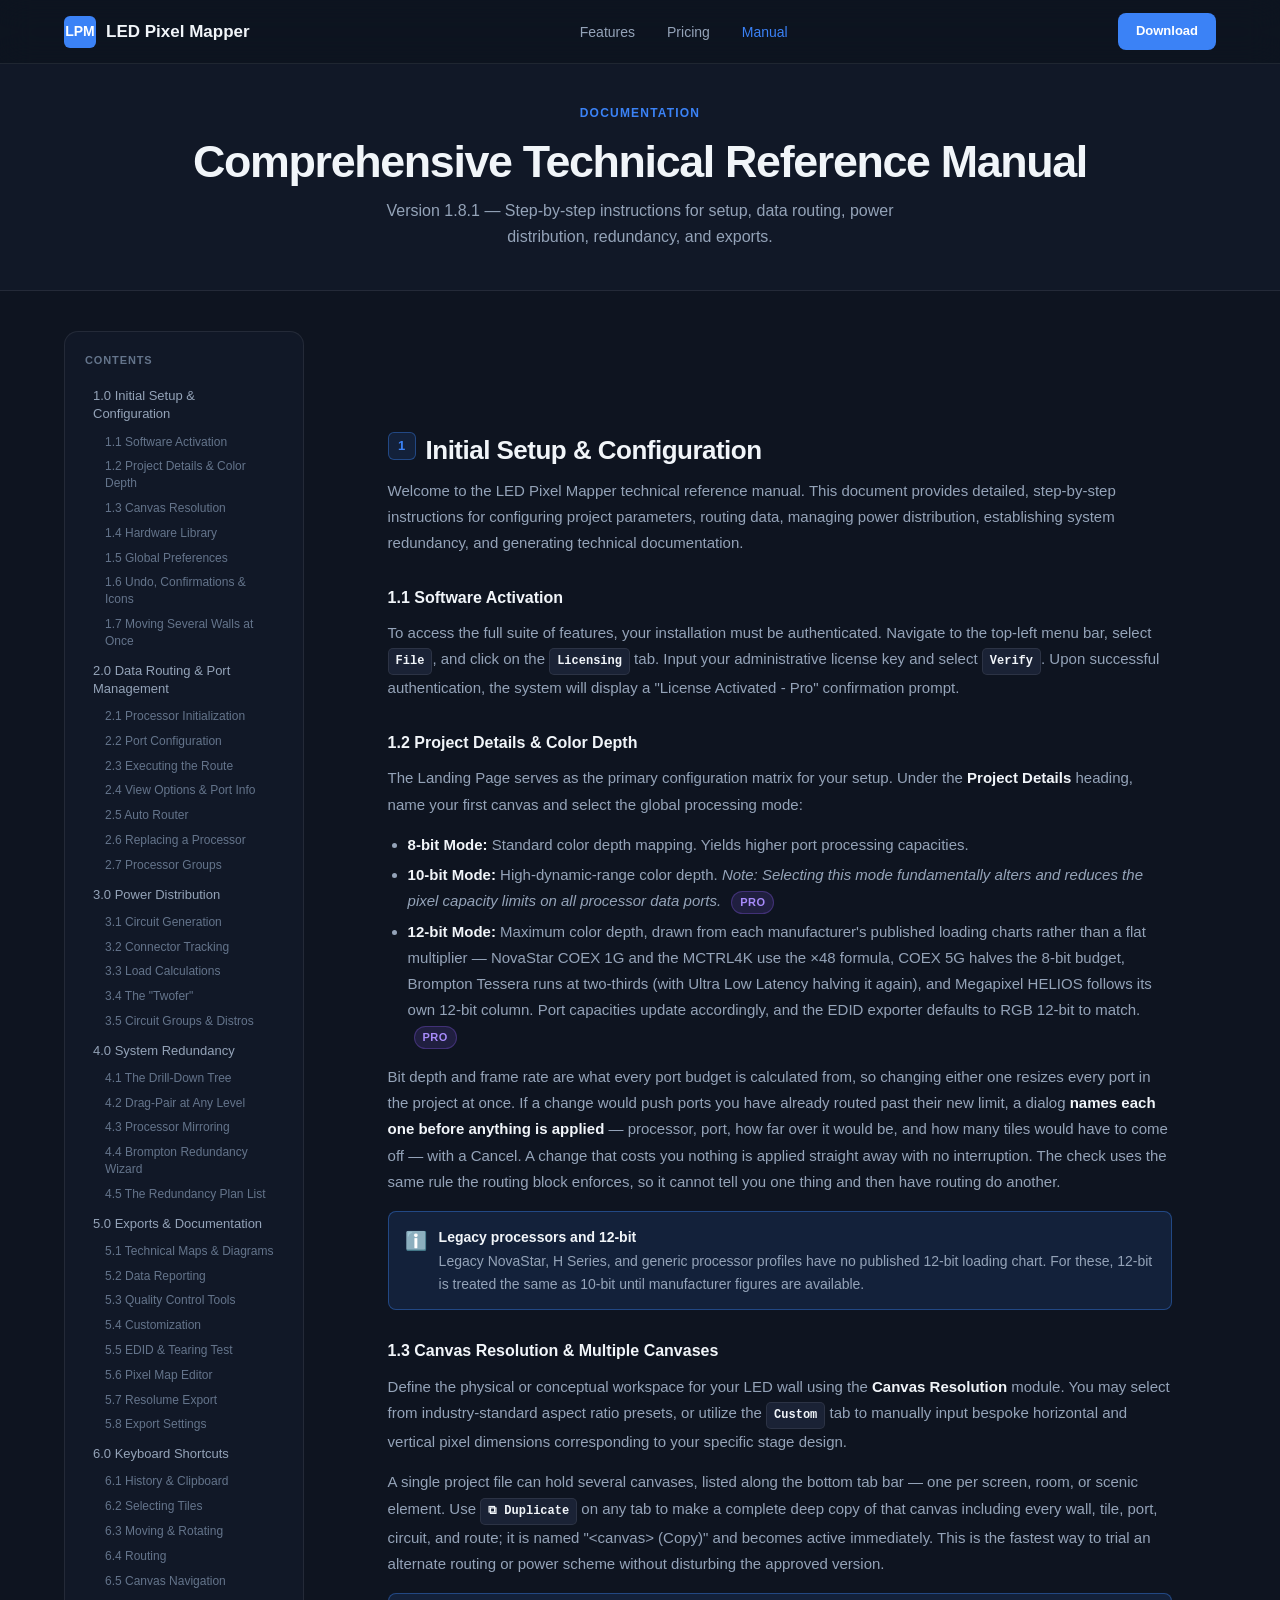
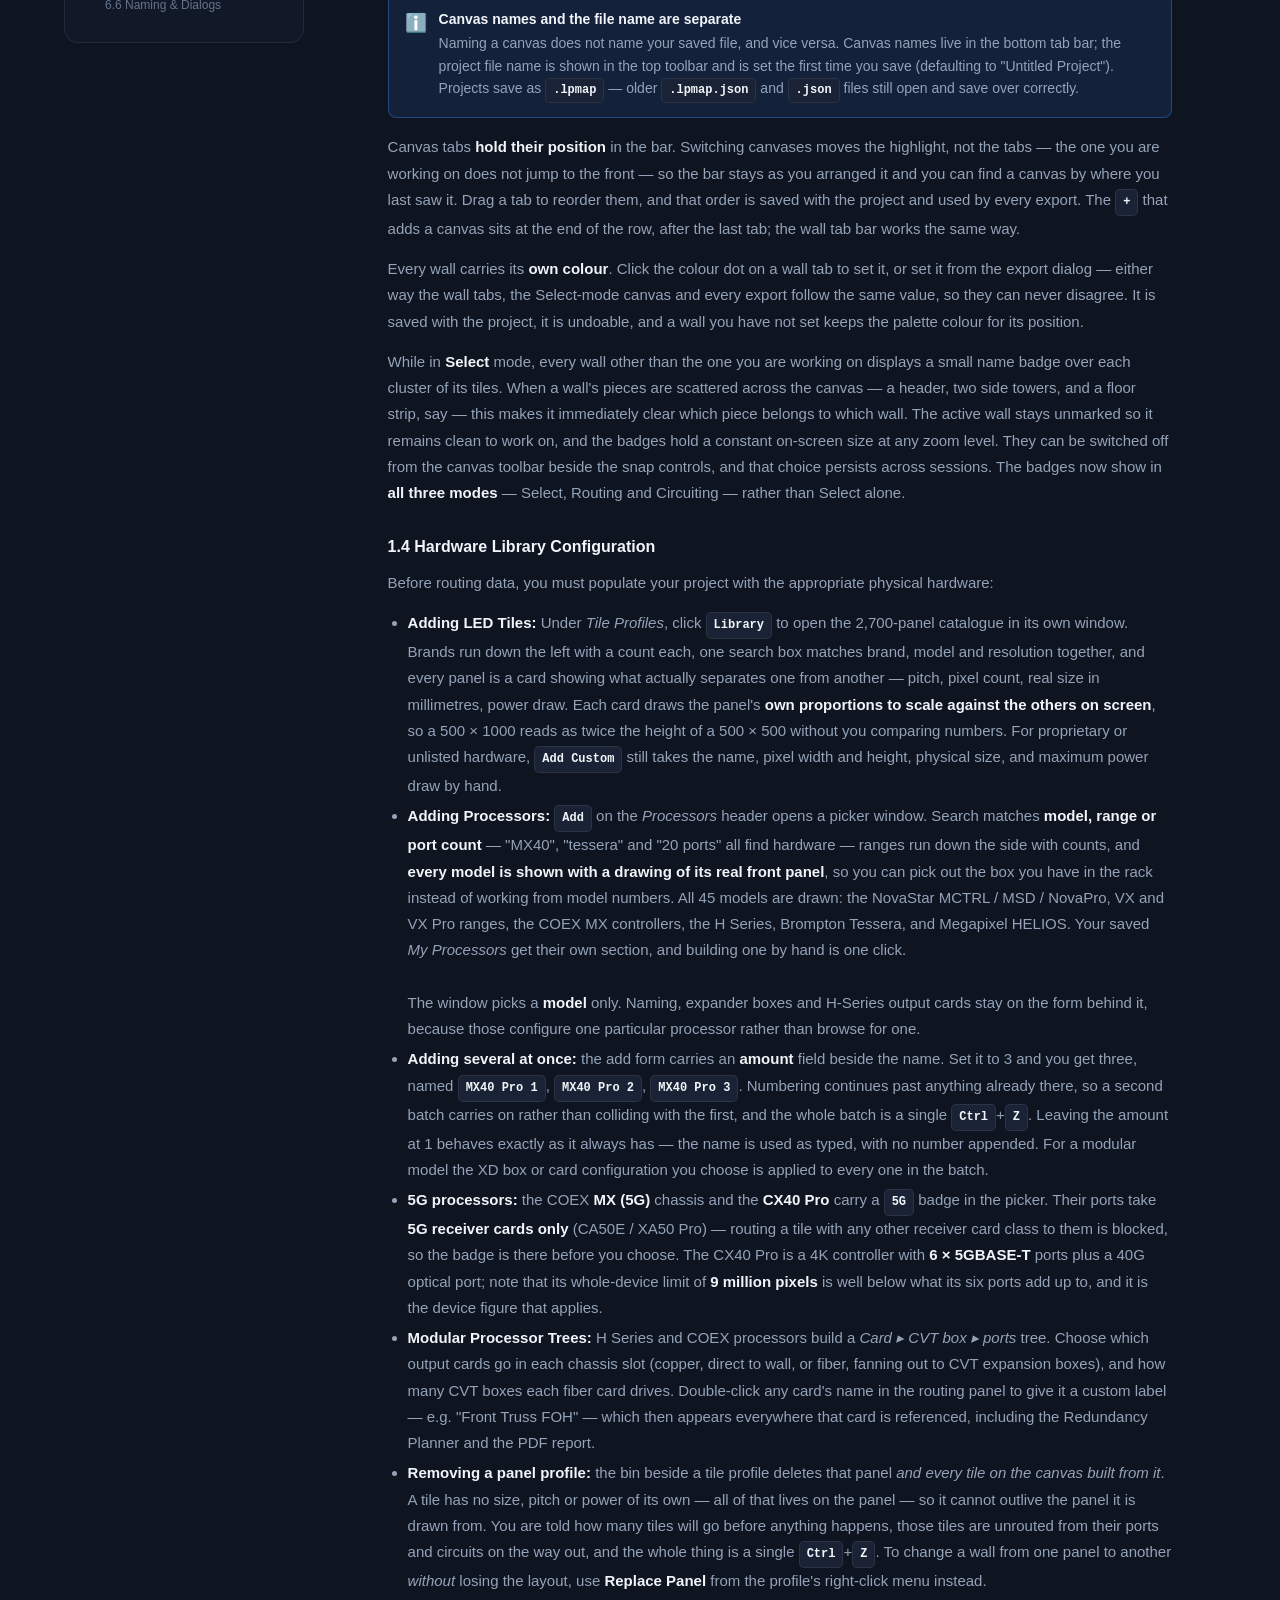
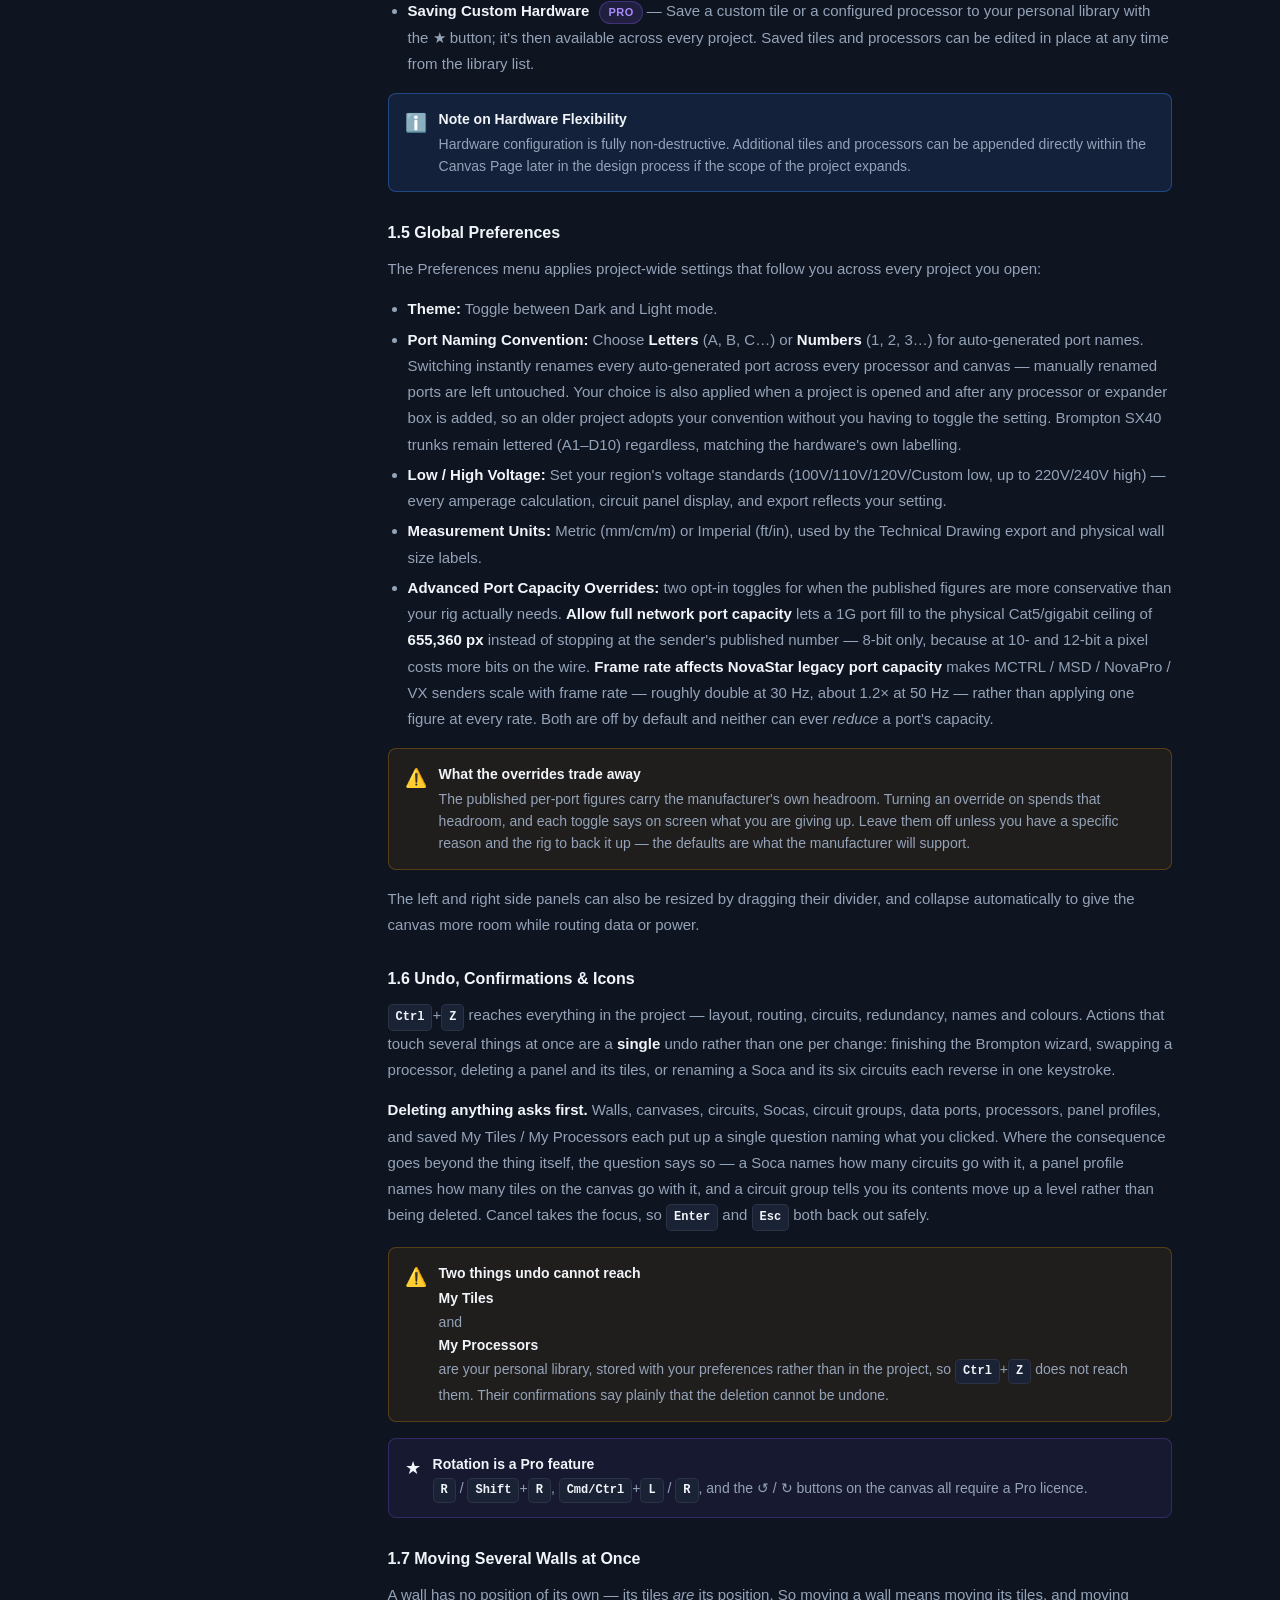
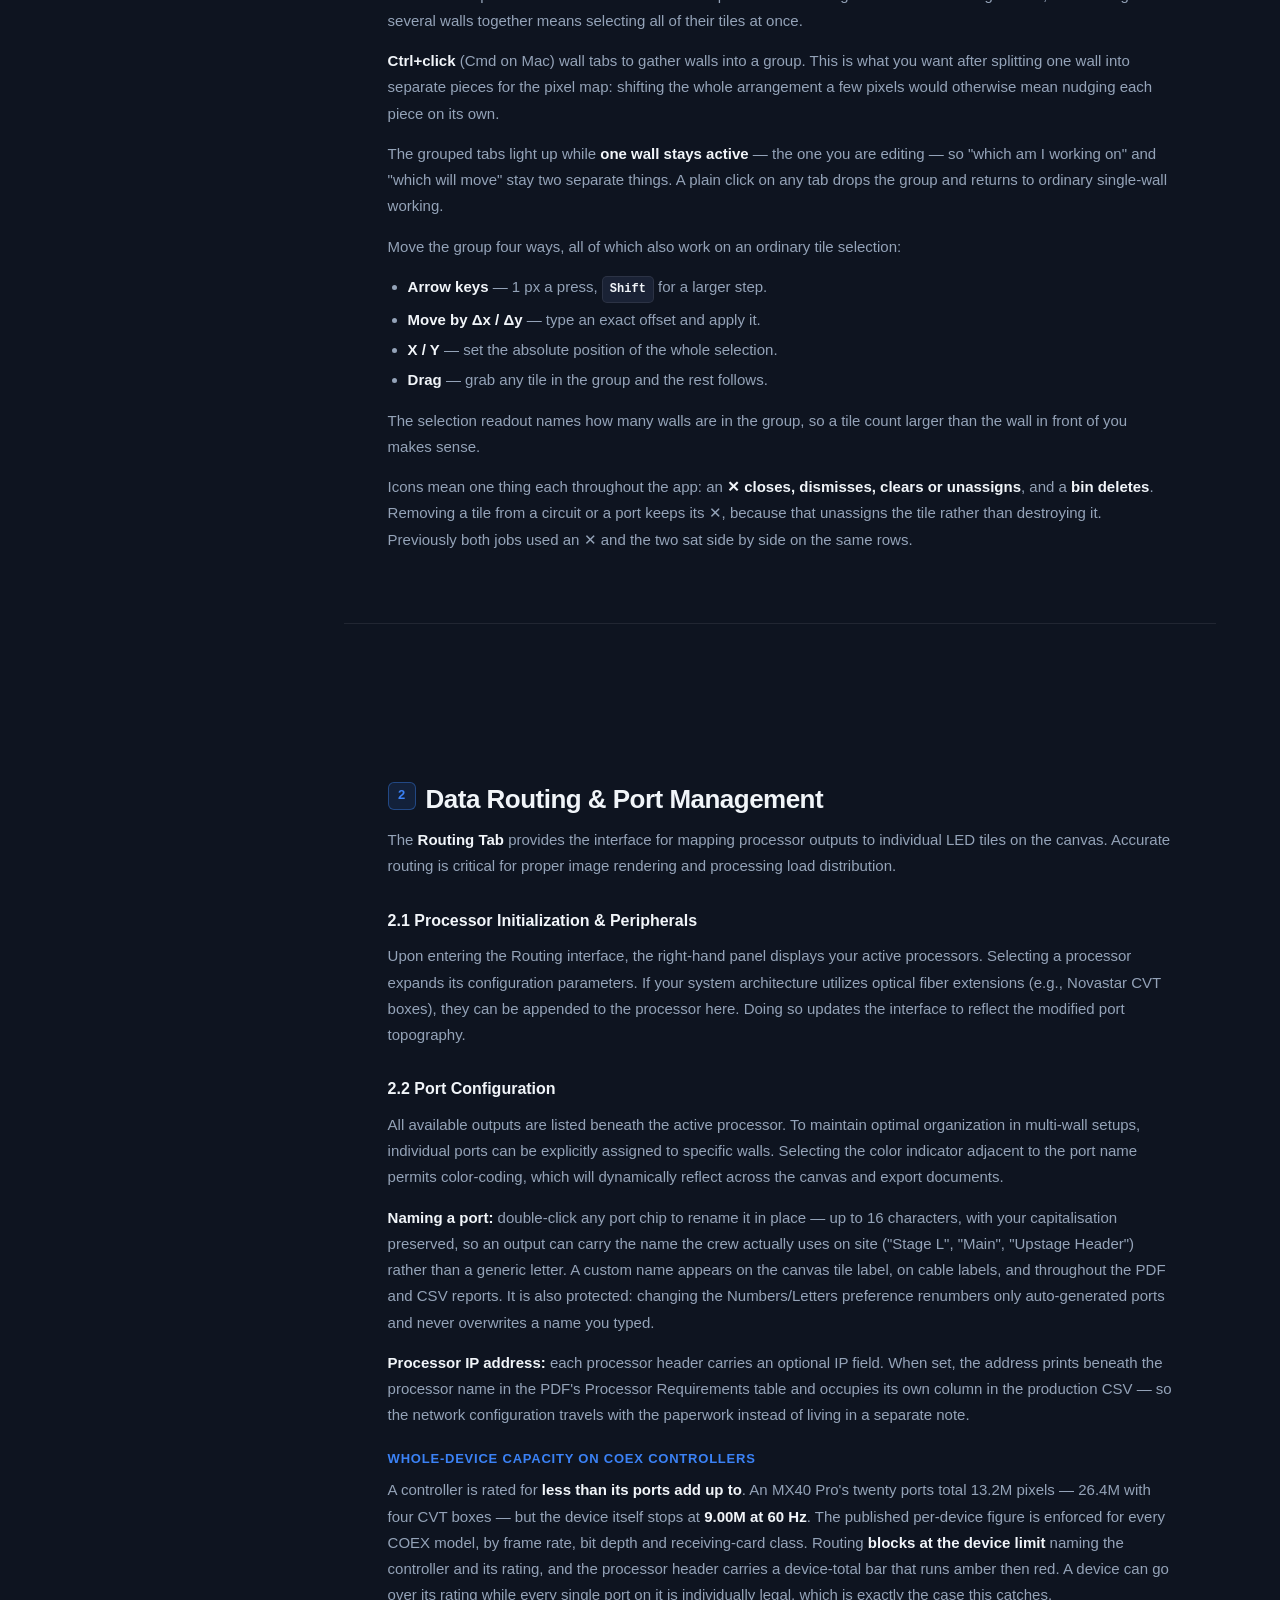
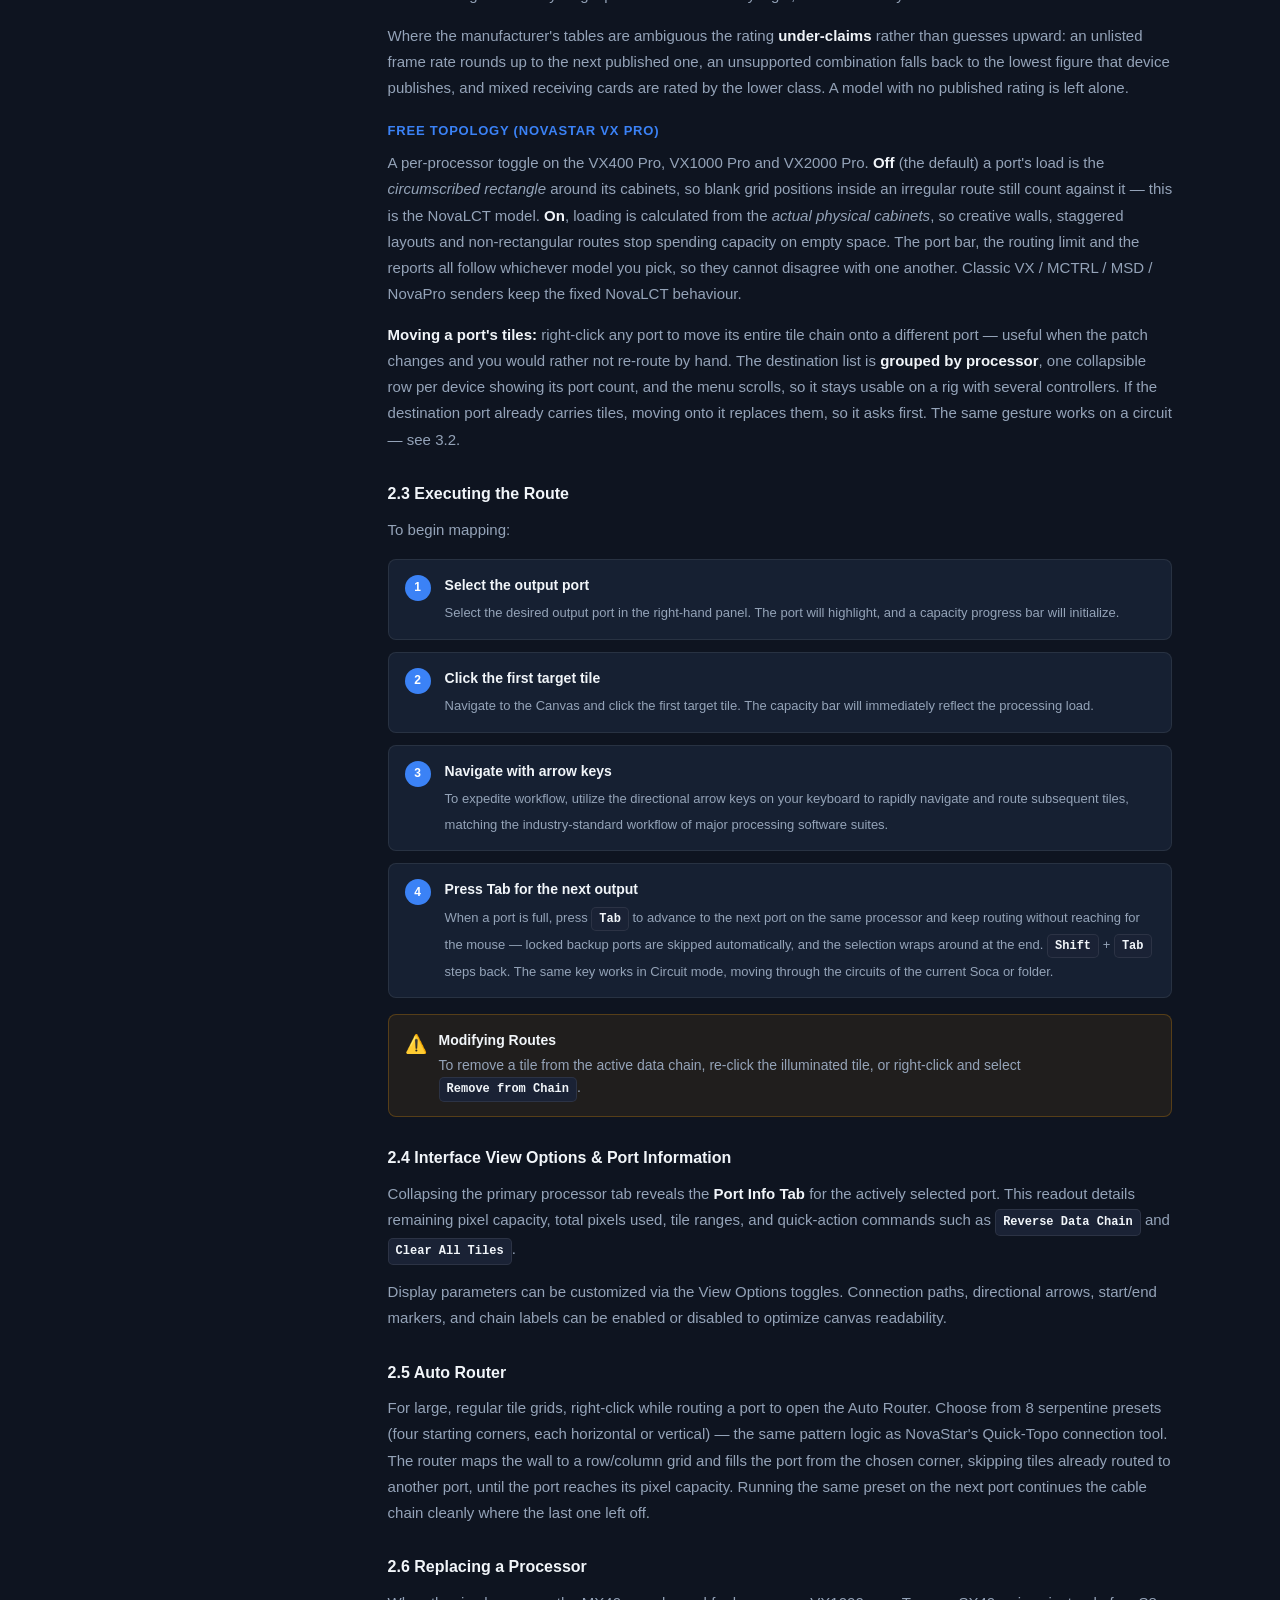
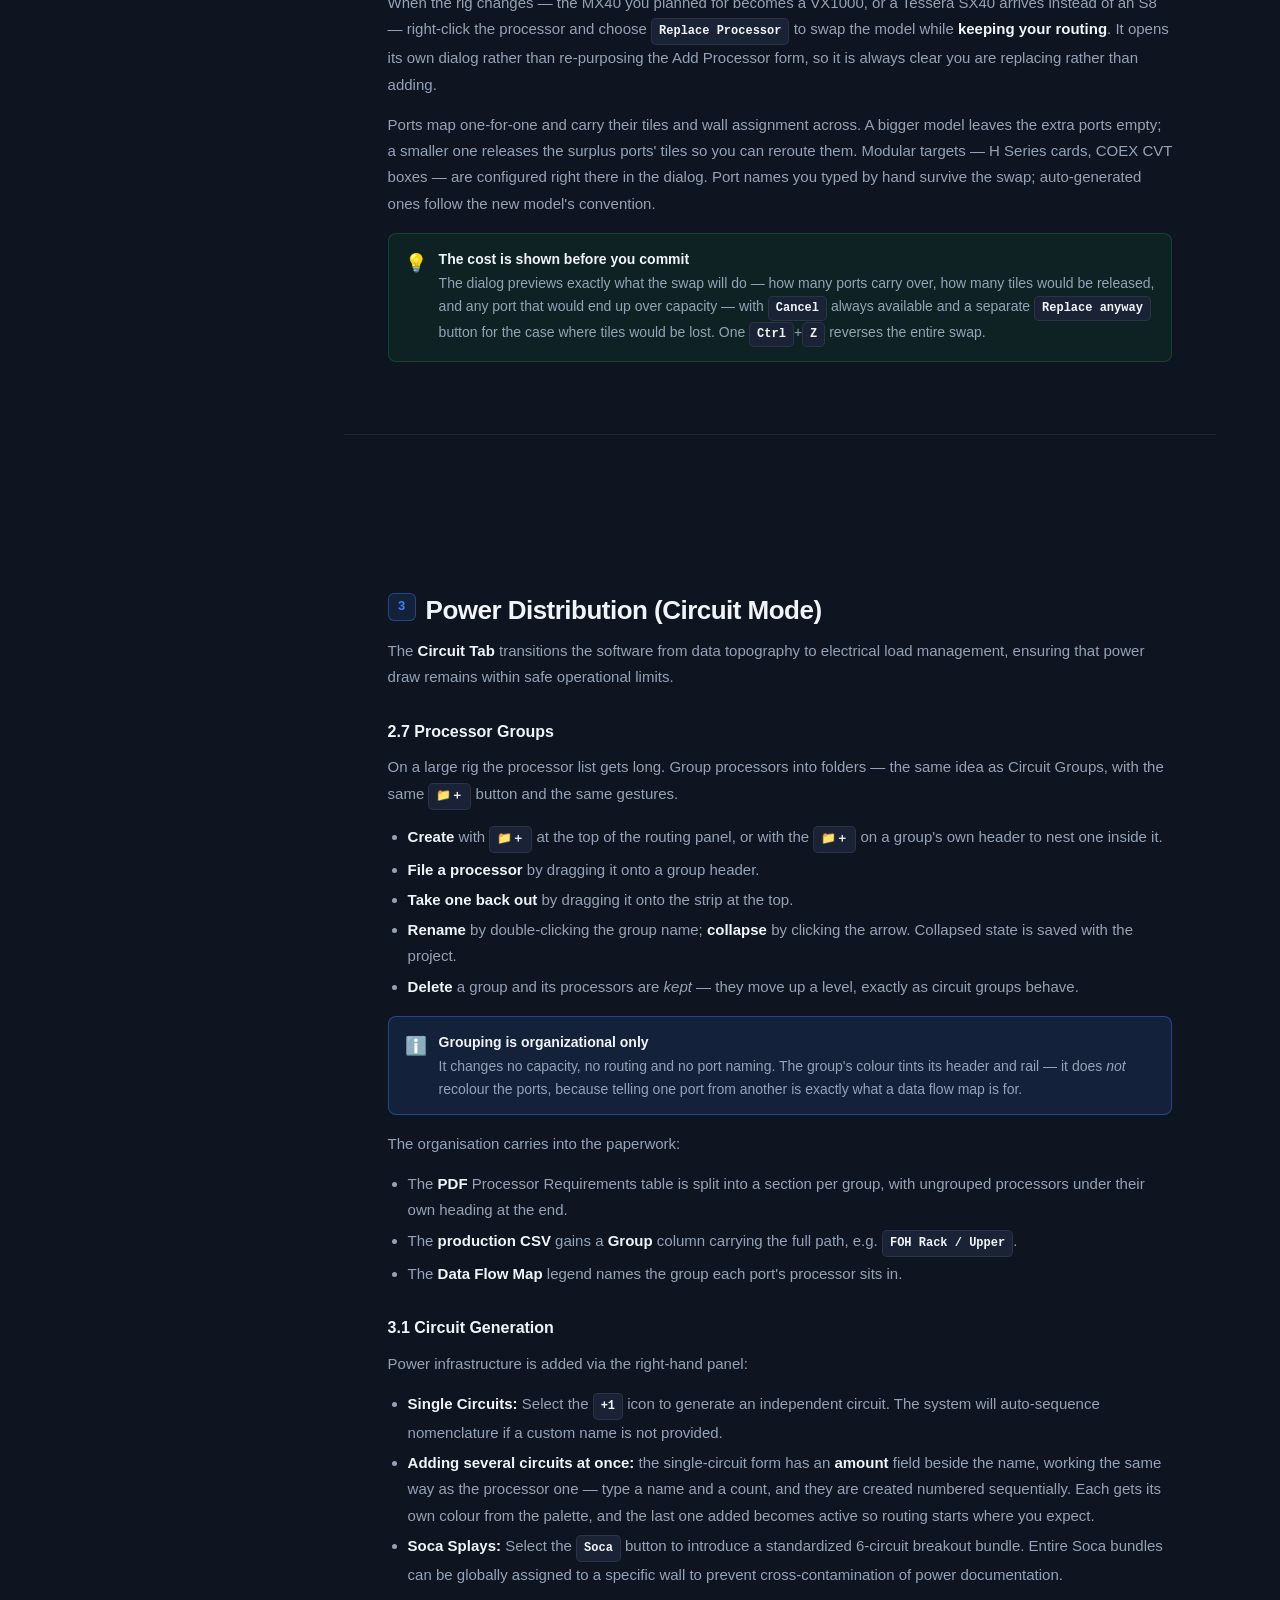
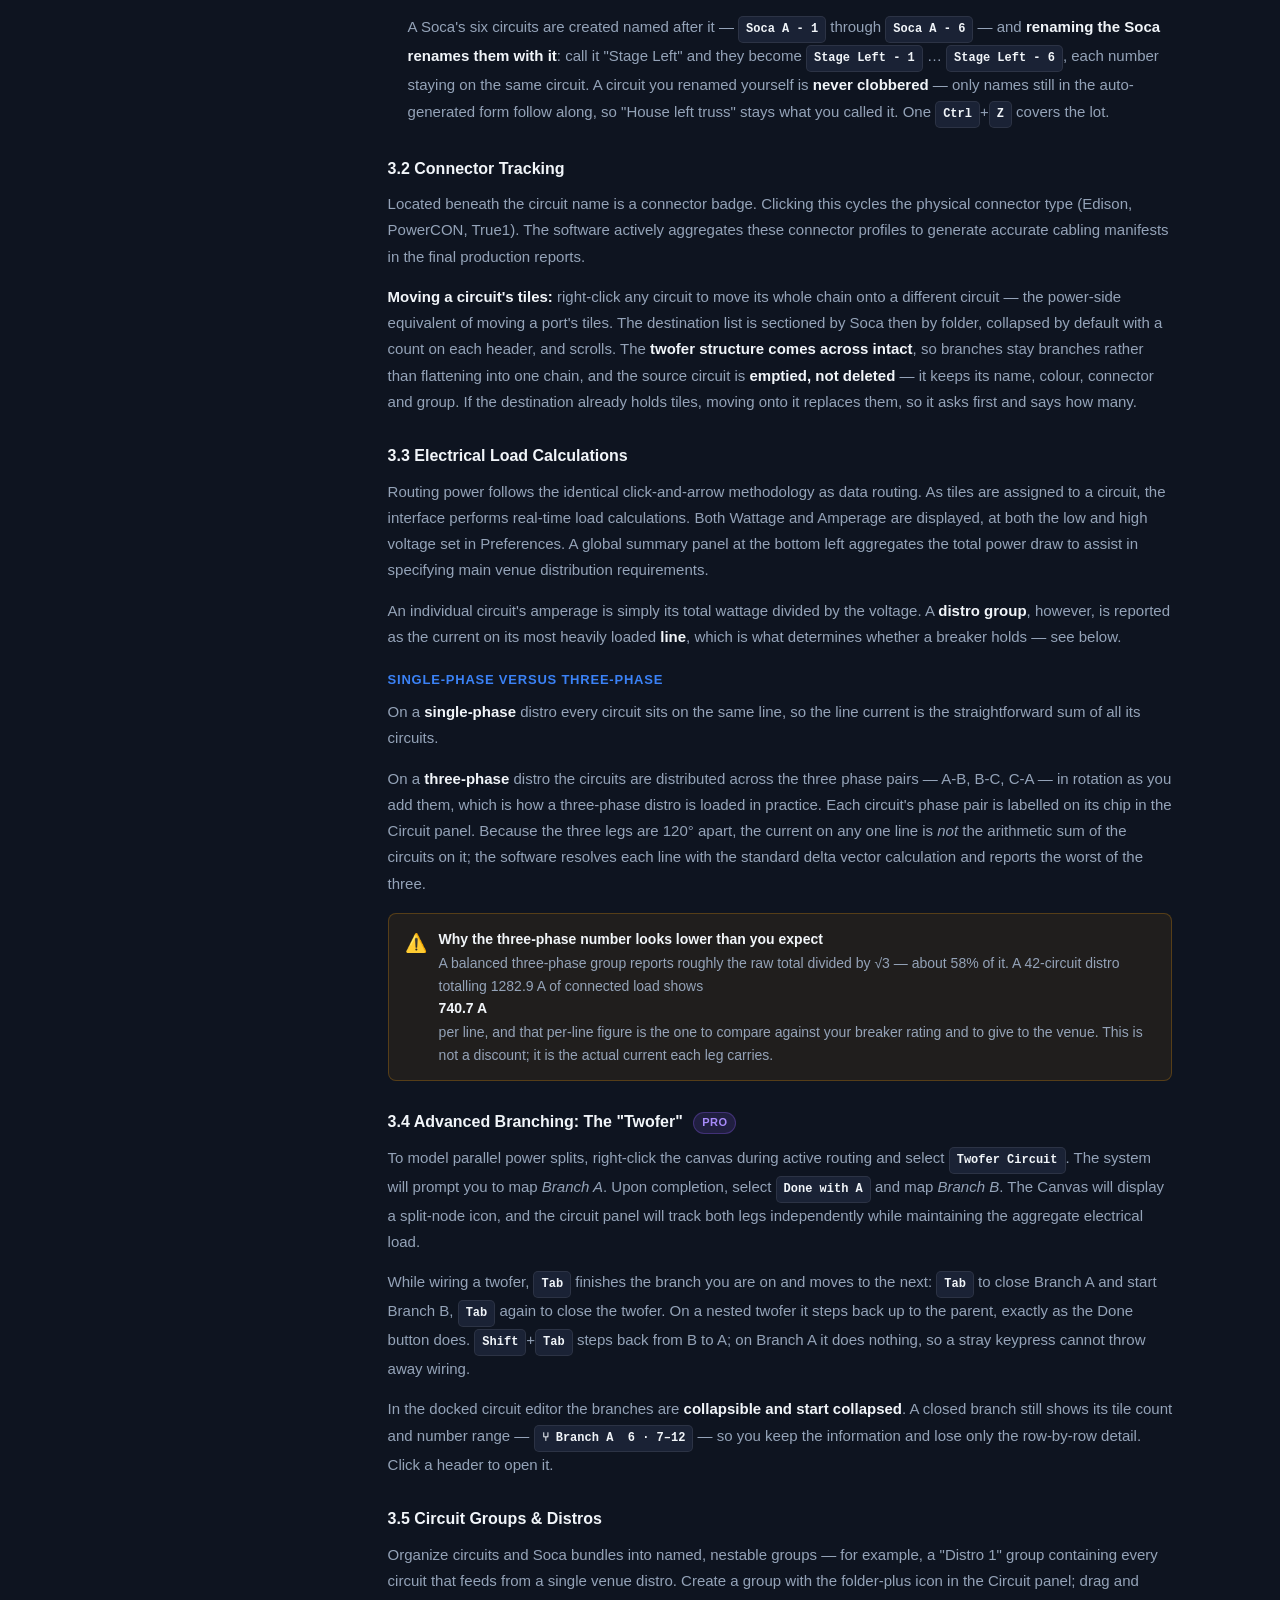
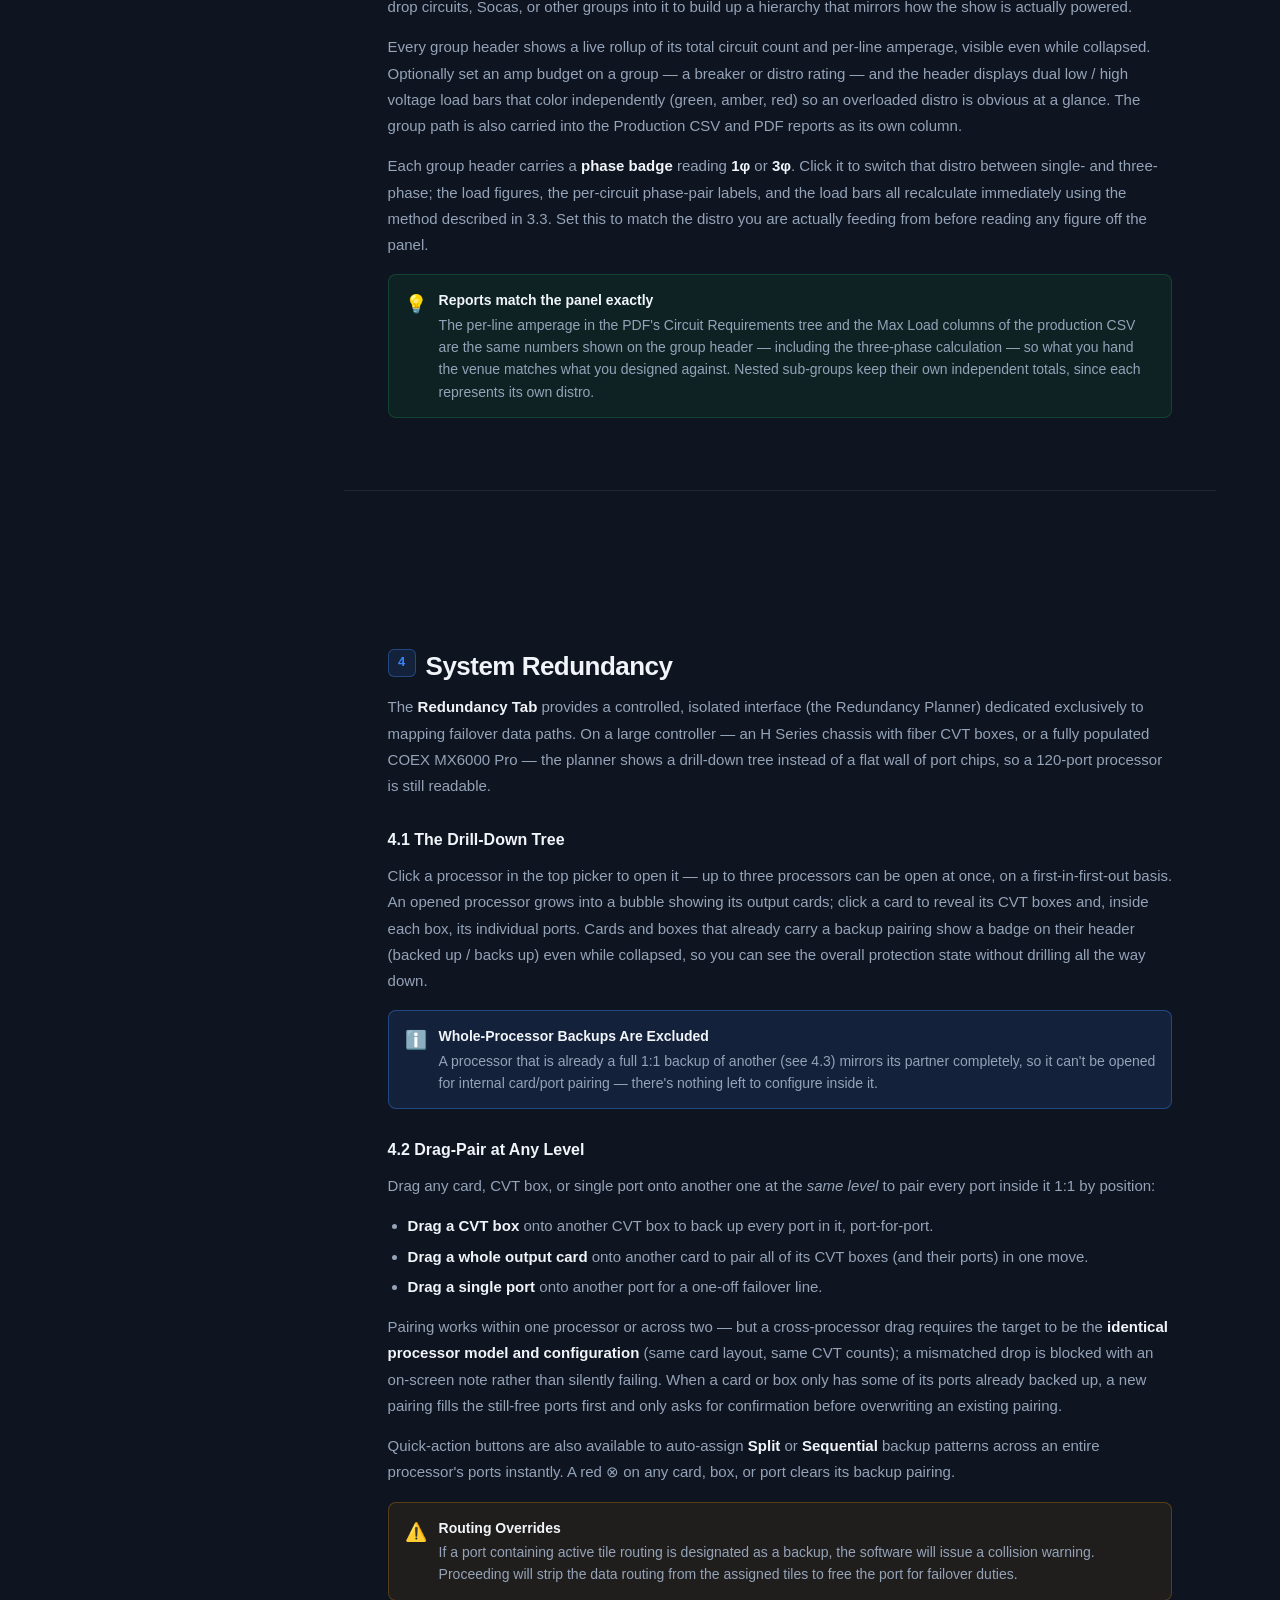
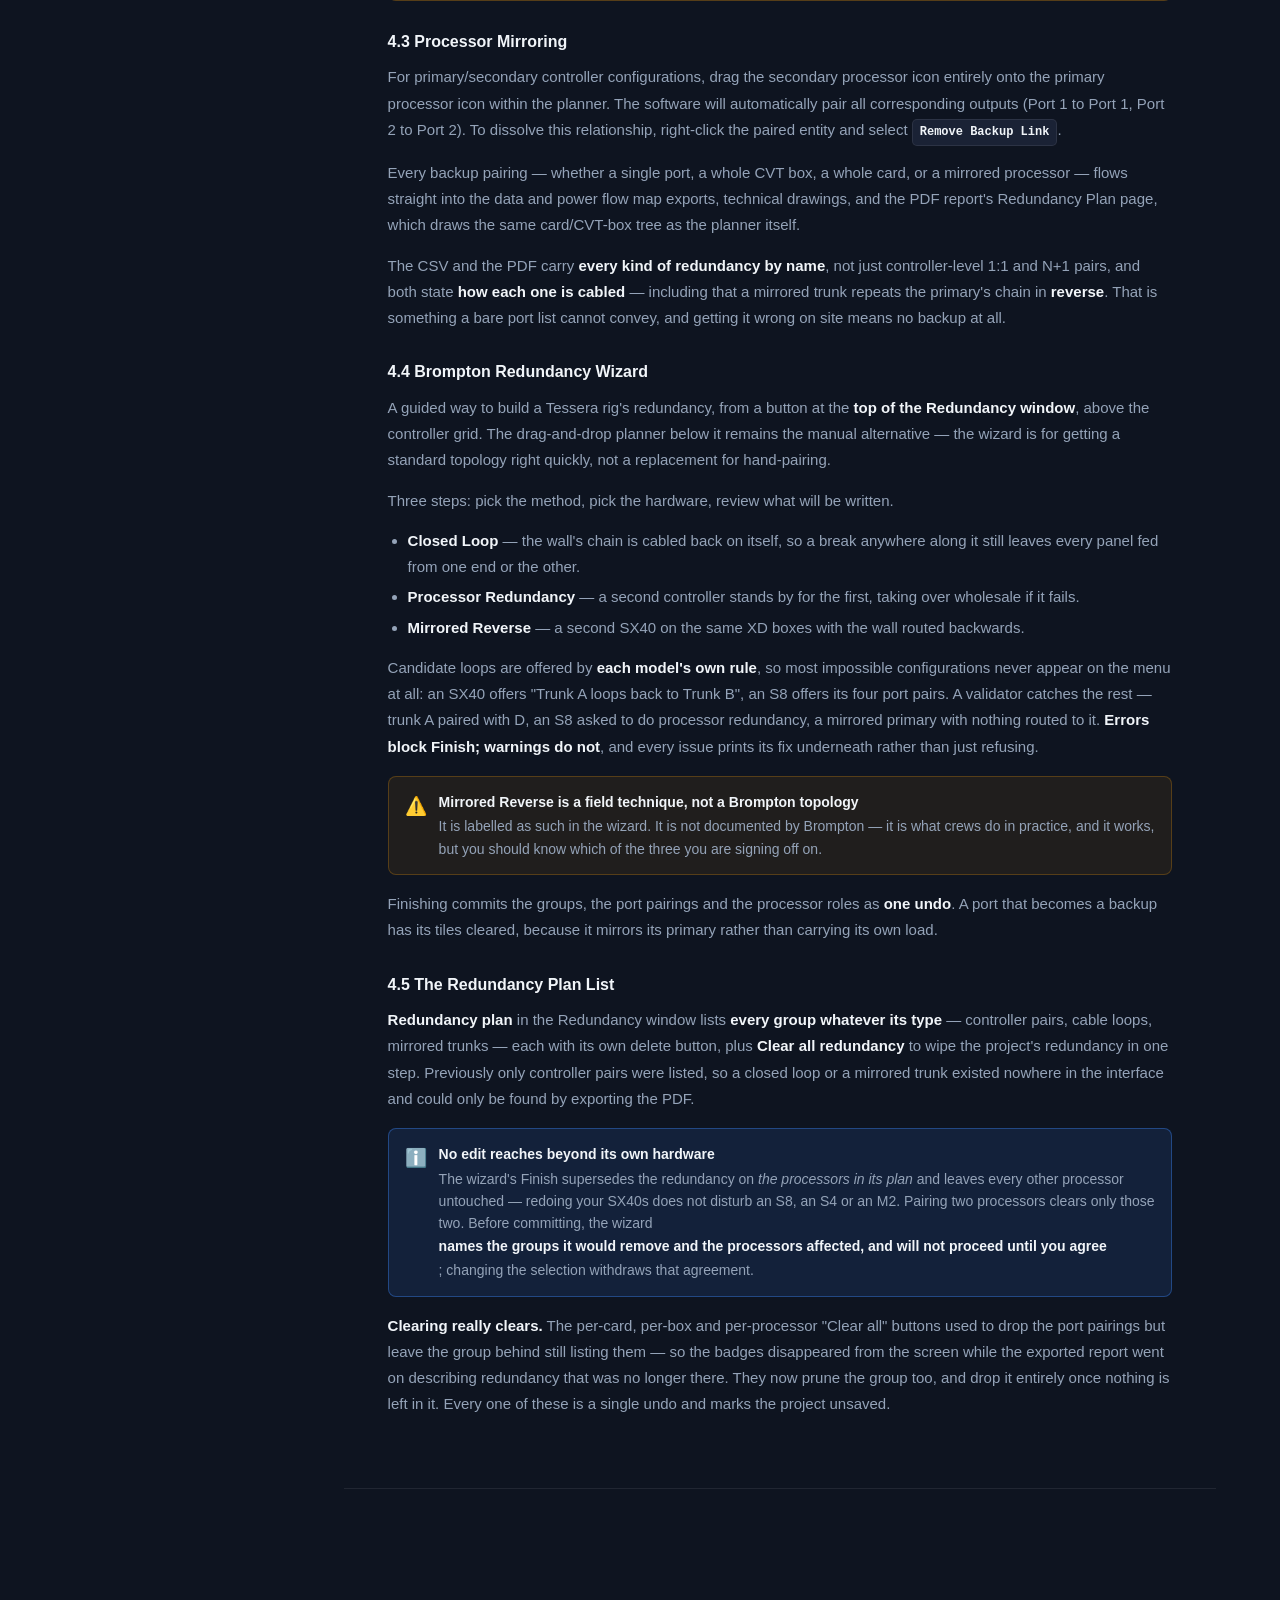
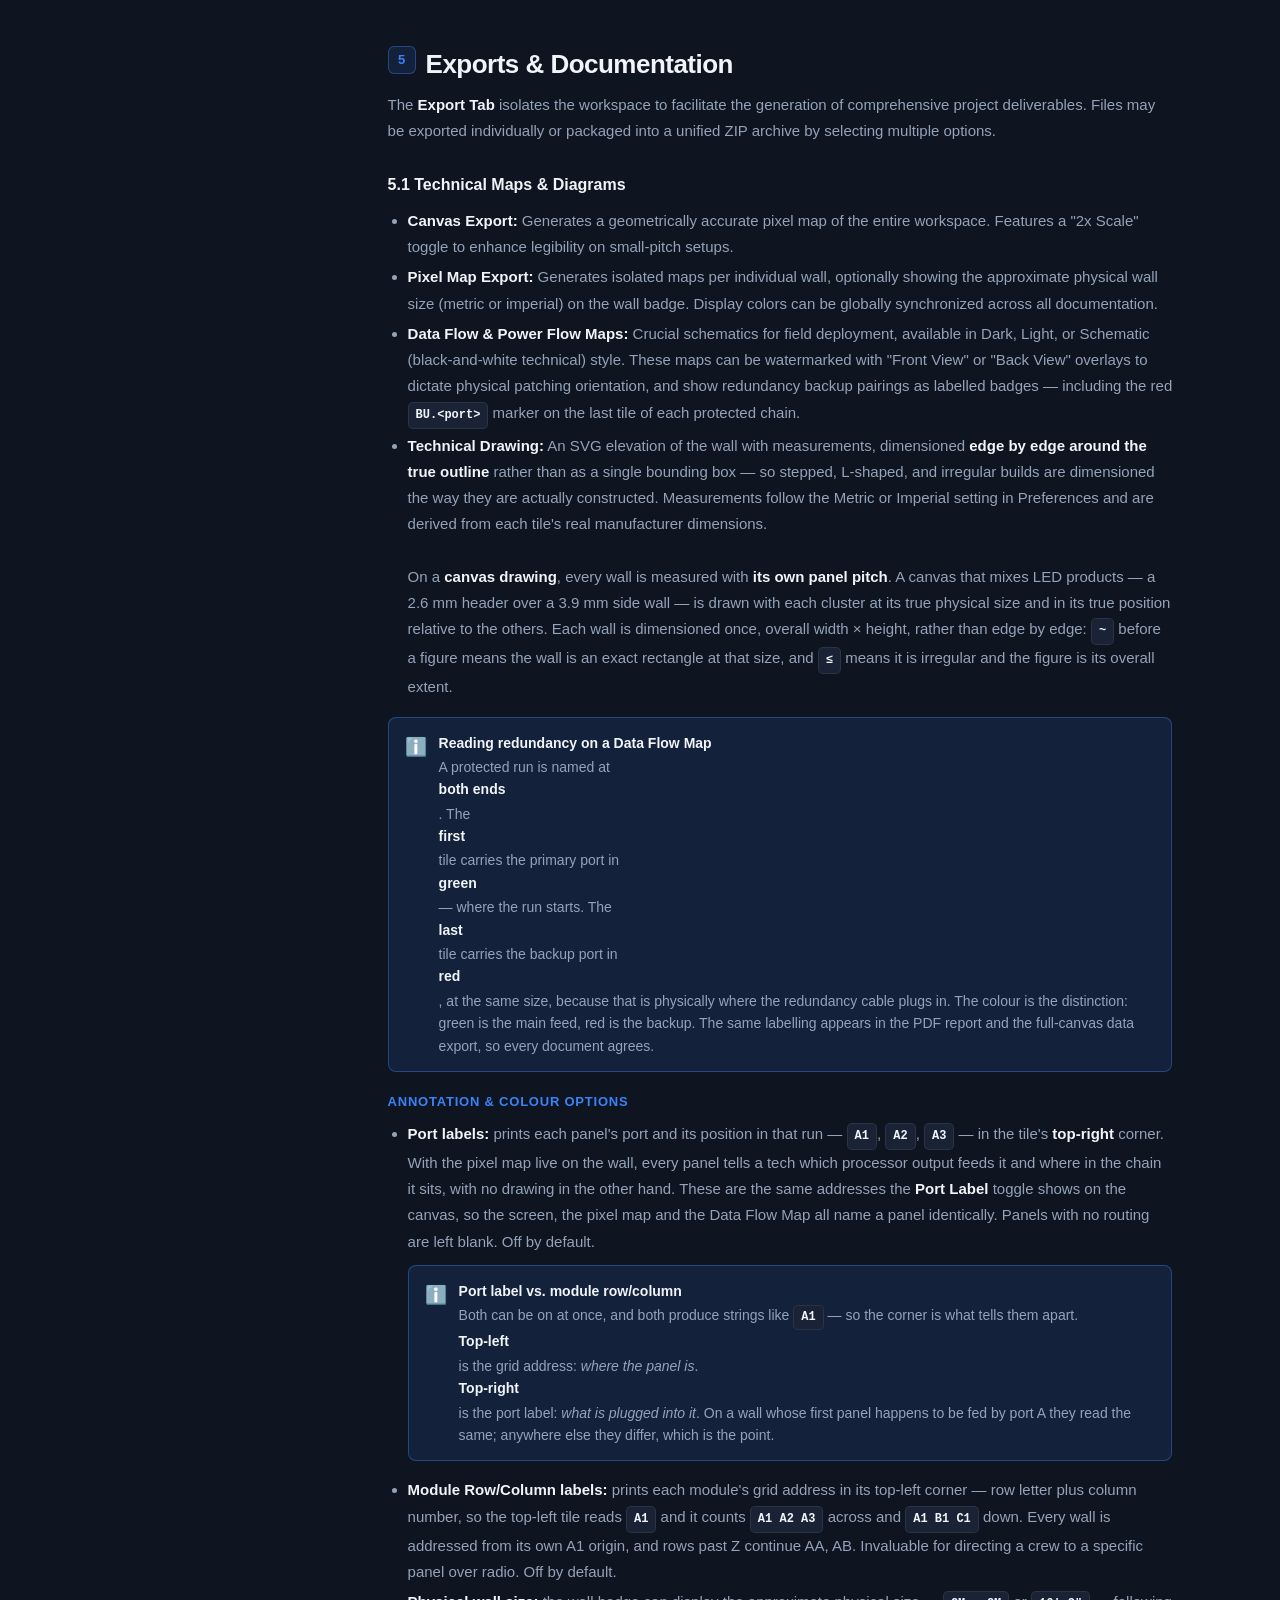
==== manual.html @ 6987d9ca "Manual: port labels on pixel maps, Ctrl+T and Ctrl+1 Documents the 1.8.2 Port Label annotation and t" ====
<!DOCTYPE html>
<html lang="en">
<head>
  <meta charset="UTF-8" />
  <meta name="viewport" content="width=device-width, initial-scale=1.0" />
  <title>LED Pixel Mapper — User Manual</title>
  <meta name="description" content="Comprehensive technical reference manual for LED Pixel Mapper. Step-by-step instructions for setup, data routing, power distribution, redundancy, and exports." />
  <link rel="stylesheet" href="styles.css" />
  <style>
    /* ── Manual-specific styles ── */
    .manual-layout {
      display: flex;
      max-width: 1200px;
      margin: 0 auto;
      padding: 40px 24px;
      gap: 40px;
      align-items: flex-start;
    }

    /* Sidebar TOC */
    .toc {
      width: 240px;
      flex-shrink: 0;
      position: sticky;
      top: 80px;
      background: var(--bg-panel);
      border: 1px solid var(--border);
      border-radius: var(--radius-lg);
      padding: 20px;
    }

    .toc-title {
      font-size: 11px;
      font-weight: 700;
      letter-spacing: 0.08em;
      text-transform: uppercase;
      color: var(--text-muted);
      margin-bottom: 14px;
    }

    .toc ul { list-style: none; }
    .toc > ul > li { margin-bottom: 4px; }

    .toc a {
      font-size: 13px;
      color: var(--text-secondary);
      display: block;
      padding: 4px 8px;
      border-radius: 6px;
      transition: background 0.12s, color 0.12s;
      line-height: 1.4;
    }
    .toc a:hover { background: var(--bg-elevated); color: var(--text-primary); }
    .toc a.active { background: var(--accent-dim); color: var(--accent); }

    .toc .toc-sub { padding-left: 12px; margin-top: 2px; }
    .toc .toc-sub a { font-size: 12px; color: var(--text-muted); }

    /* Content */
    .manual-content {
      flex: 1;
      min-width: 0;
    }

    .manual-section {
      margin-bottom: 56px;
      padding-bottom: 56px;
      border-bottom: 1px solid var(--border);
    }
    .manual-section:last-child { border-bottom: none; }

    .manual-section h2 {
      font-size: 26px;
      font-weight: 700;
      color: var(--text-primary);
      margin-bottom: 8px;
      padding-top: 8px;
    }

    .manual-section h3 {
      font-size: 16px;
      font-weight: 700;
      color: var(--text-primary);
      margin: 28px 0 10px;
    }

    .manual-section h4 {
      font-size: 13px;
      font-weight: 700;
      color: var(--accent);
      text-transform: uppercase;
      letter-spacing: 0.06em;
      margin: 20px 0 8px;
    }

    .manual-section p {
      font-size: 15px;
      line-height: 1.75;
      color: var(--text-secondary);
      margin-bottom: 14px;
    }

    .manual-section ul, .manual-section ol {
      padding-left: 20px;
      margin-bottom: 14px;
    }

    .manual-section li {
      font-size: 15px;
      line-height: 1.75;
      color: var(--text-secondary);
      margin-bottom: 4px;
    }

    .manual-section strong { color: var(--text-primary); font-weight: 600; }

    /* Step boxes */
    .steps-numbered {
      display: flex;
      flex-direction: column;
      gap: 12px;
      margin: 16px 0;
    }

    .step-item {
      display: flex;
      gap: 14px;
      align-items: flex-start;
      background: var(--bg-card);
      border: 1px solid var(--border);
      border-radius: var(--radius);
      padding: 14px 16px;
    }

    .step-num {
      width: 26px;
      height: 26px;
      border-radius: 50%;
      background: var(--accent);
      color: #fff;
      font-size: 12px;
      font-weight: 800;
      display: flex;
      align-items: center;
      justify-content: center;
      flex-shrink: 0;
      margin-top: 1px;
    }

    .step-body { flex: 1; }
    .step-body strong { display: block; font-size: 14px; color: var(--text-primary); margin-bottom: 3px; }
    .step-body span { font-size: 13px; color: var(--text-secondary); line-height: 1.5; }

    /* Tip / Note / Warning boxes */
    .callout {
      display: flex;
      gap: 12px;
      border-radius: var(--radius);
      padding: 14px 16px;
      margin: 16px 0;
      font-size: 14px;
      line-height: 1.6;
    }

    .callout-icon { font-size: 18px; flex-shrink: 0; margin-top: 1px; }
    .callout-body { color: var(--text-secondary); }
    .callout-body strong { color: var(--text-primary); display: block; margin-bottom: 2px; }

    .callout.tip    { background: rgba(34,197,94,0.08);  border: 1px solid rgba(34,197,94,0.2); }
    .callout.note   { background: var(--accent-dim);     border: 1px solid var(--border-hover); }
    .callout.warn   { background: rgba(245,158,11,0.08); border: 1px solid rgba(245,158,11,0.25); }
    .callout.pro    { background: rgba(139,92,246,0.08); border: 1px solid rgba(139,92,246,0.25); }

    /* Keyboard shortcut badges */
    kbd {
      display: inline-flex;
      align-items: center;
      background: var(--bg-elevated);
      border: 1px solid var(--border);
      border-radius: 5px;
      padding: 2px 7px;
      font-size: 12px;
      font-family: monospace;
      color: var(--text-primary);
      font-weight: 600;
      white-space: nowrap;
    }

    /* Interface diagram labels */
    .ui-grid {
      display: grid;
      grid-template-columns: 1fr 1fr;
      gap: 12px;
      margin: 16px 0;
    }

    .ui-zone {
      background: var(--bg-card);
      border: 1px solid var(--border);
      border-radius: var(--radius);
      padding: 14px;
    }

    .ui-zone-label {
      font-size: 11px;
      font-weight: 700;
      text-transform: uppercase;
      letter-spacing: 0.07em;
      color: var(--accent);
      margin-bottom: 6px;
    }

    .ui-zone p {
      font-size: 13px;
      margin-bottom: 0;
      line-height: 1.5;
    }

    /* Shortcut table */
    .shortcut-table {
      width: 100%;
      border-collapse: collapse;
      margin: 16px 0;
      font-size: 14px;
    }

    .shortcut-table th {
      text-align: left;
      font-size: 11px;
      font-weight: 700;
      text-transform: uppercase;
      letter-spacing: 0.07em;
      color: var(--text-muted);
      padding: 8px 12px;
      border-bottom: 1px solid var(--border);
    }

    .shortcut-table td {
      padding: 10px 12px;
      border-bottom: 1px solid rgba(255,255,255,0.04);
      color: var(--text-secondary);
      vertical-align: middle;
    }

    .shortcut-table tr:last-child td { border-bottom: none; }
    .shortcut-table td:first-child { width: 180px; }

    /* Section number badge */
    .section-badge {
      display: inline-flex;
      align-items: center;
      justify-content: center;
      background: var(--accent-dim);
      color: var(--accent);
      border: 1px solid var(--border-hover);
      border-radius: 6px;
      width: 28px;
      height: 28px;
      font-size: 13px;
      font-weight: 800;
      margin-right: 10px;
      flex-shrink: 0;
      vertical-align: middle;
    }

    .section-header-row {
      display: flex;
      align-items: center;
      margin-bottom: 12px;
    }

    /* Free/Pro badge inline */
    .badge-pro {
      display: inline-block;
      background: rgba(139,92,246,0.15);
      color: #a78bfa;
      border: 1px solid rgba(139,92,246,0.3);
      border-radius: 100px;
      padding: 1px 8px;
      font-size: 11px;
      font-weight: 700;
      text-transform: uppercase;
      letter-spacing: 0.04em;
      margin-left: 6px;
      vertical-align: middle;
    }

    .badge-free {
      display: inline-block;
      background: rgba(34,197,94,0.1);
      color: #4ade80;
      border: 1px solid rgba(34,197,94,0.25);
      border-radius: 100px;
      padding: 1px 8px;
      font-size: 11px;
      font-weight: 700;
      text-transform: uppercase;
      letter-spacing: 0.04em;
      margin-left: 6px;
      vertical-align: middle;
    }

    /* Responsive */
    @media (max-width: 900px) {
      .manual-layout { flex-direction: column; padding: 24px 16px; }
      .toc { width: 100%; position: static; }
      .ui-grid { grid-template-columns: 1fr; }
    }

    @media (max-width: 600px) {
      .shortcut-table td:first-child { width: auto; }
    }
  </style>
</head>
<body>

<!-- ── Nav ── -->
<nav>
  <a href="index.html" class="nav-logo">
    <div class="nav-logo-placeholder">LPM</div>
    LED Pixel Mapper
  </a>
  <ul class="nav-links">
    <li><a href="index.html#features">Features</a></li>
    <li><a href="index.html#pricing">Pricing</a></li>
    <li><a href="manual.html" style="color: var(--accent);">Manual</a></li>
  </ul>
  <div class="nav-ctas">
    <a href="https://eventpeople.gumroad.com/l/LEDPixelMapper" class="btn btn-primary btn-sm">Download</a>
  </div>
</nav>

<!-- ── Page header ── -->
<div style="background: var(--bg-panel); border-bottom: 1px solid var(--border); padding: 40px 24px; text-align: center;">
  <p class="section-label" style="text-align:center;">Documentation</p>
  <h1 style="font-size: clamp(1.8rem, 4vw, 2.8rem); margin-bottom: 12px;">Comprehensive Technical Reference Manual</h1>
  <p style="max-width: 560px; margin: 0 auto; font-size: 16px; color: var(--text-secondary);">
    Version 1.8.1 — Step-by-step instructions for setup, data routing, power distribution, redundancy, and exports.
  </p>
</div>

<!-- ── Main layout ── -->
<div class="manual-layout">

  <!-- ── Table of Contents ── -->
  <aside class="toc">
    <p class="toc-title">Contents</p>
    <ul>
      <li>
        <a href="#setup">1.0 Initial Setup &amp; Configuration</a>
        <ul class="toc-sub">
          <li><a href="#activation">1.1 Software Activation</a></li>
          <li><a href="#color-depth">1.2 Project Details &amp; Color Depth</a></li>
          <li><a href="#canvas-resolution">1.3 Canvas Resolution</a></li>
          <li><a href="#hardware-library">1.4 Hardware Library</a></li>
          <li><a href="#preferences">1.5 Global Preferences</a></li>
          <li><a href="#safety">1.6 Undo, Confirmations &amp; Icons</a></li>
          <li><a href="#multi-wall">1.7 Moving Several Walls at Once</a></li>
        </ul>
      </li>
      <li>
        <a href="#routing">2.0 Data Routing &amp; Port Management</a>
        <ul class="toc-sub">
          <li><a href="#processor-init">2.1 Processor Initialization</a></li>
          <li><a href="#port-config">2.2 Port Configuration</a></li>
          <li><a href="#execute-route">2.3 Executing the Route</a></li>
          <li><a href="#view-options">2.4 View Options &amp; Port Info</a></li>
          <li><a href="#auto-router">2.5 Auto Router</a></li>
          <li><a href="#replace-processor">2.6 Replacing a Processor</a></li>
          <li><a href="#processor-groups">2.7 Processor Groups</a></li>
        </ul>
      </li>
      <li>
        <a href="#power">3.0 Power Distribution</a>
        <ul class="toc-sub">
          <li><a href="#circuit-gen">3.1 Circuit Generation</a></li>
          <li><a href="#connector-tracking">3.2 Connector Tracking</a></li>
          <li><a href="#load-calc">3.3 Load Calculations</a></li>
          <li><a href="#twofer">3.4 The "Twofer"</a></li>
          <li><a href="#circuit-groups">3.5 Circuit Groups &amp; Distros</a></li>
        </ul>
      </li>
      <li>
        <a href="#redundancy">4.0 System Redundancy</a>
        <ul class="toc-sub">
          <li><a href="#redundancy-tree">4.1 The Drill-Down Tree</a></li>
          <li><a href="#drag-pair">4.2 Drag-Pair at Any Level</a></li>
          <li><a href="#processor-redundancy">4.3 Processor Mirroring</a></li>
          <li><a href="#brompton-wizard">4.4 Brompton Redundancy Wizard</a></li>
          <li><a href="#redundancy-plan">4.5 The Redundancy Plan List</a></li>
        </ul>
      </li>
      <li>
        <a href="#exports">5.0 Exports &amp; Documentation</a>
        <ul class="toc-sub">
          <li><a href="#tech-maps">5.1 Technical Maps &amp; Diagrams</a></li>
          <li><a href="#data-reporting">5.2 Data Reporting</a></li>
          <li><a href="#qc-tools">5.3 Quality Control Tools</a></li>
          <li><a href="#customization">5.4 Customization</a></li>
          <li><a href="#site-tools">5.5 EDID &amp; Tearing Test</a></li>
          <li><a href="#pixel-map-editor">5.6 Pixel Map Editor</a></li>
          <li><a href="#resolume">5.7 Resolume Export</a></li>
          <li><a href="#export-settings">5.8 Export Settings</a></li>
        </ul>
      </li>
      <li>
        <a href="#shortcuts">6.0 Keyboard Shortcuts</a>
        <ul class="toc-sub">
          <li><a href="#sc-history">6.1 History &amp; Clipboard</a></li>
          <li><a href="#sc-selection">6.2 Selecting Tiles</a></li>
          <li><a href="#sc-transform">6.3 Moving &amp; Rotating</a></li>
          <li><a href="#sc-routing">6.4 Routing</a></li>
          <li><a href="#sc-canvas">6.5 Canvas Navigation</a></li>
          <li><a href="#sc-editing">6.6 Naming &amp; Dialogs</a></li>
        </ul>
      </li>
    </ul>
  </aside>

  <!-- ── Content ── -->
  <main class="manual-content">


    <!-- 1.0 Initial Setup & Configuration -->
    <section class="manual-section" id="setup">
      <div class="section-header-row">
        <span class="section-badge">1</span>
        <h2 style="margin-bottom:0;">Initial Setup &amp; Configuration</h2>
      </div>

      <p>
        Welcome to the LED Pixel Mapper technical reference manual. This document provides detailed,
        step-by-step instructions for configuring project parameters, routing data, managing power
        distribution, establishing system redundancy, and generating technical documentation.
      </p>

      <h3 id="activation">1.1 Software Activation</h3>
      <p>
        To access the full suite of features, your installation must be authenticated. Navigate to the
        top-left menu bar, select <kbd>File</kbd>, and click on the <kbd>Licensing</kbd> tab. Input your
        administrative license key and select <kbd>Verify</kbd>. Upon successful authentication, the system
        will display a "License Activated - Pro" confirmation prompt.
      </p>

      <h3 id="color-depth">1.2 Project Details &amp; Color Depth</h3>
      <p>
        The Landing Page serves as the primary configuration matrix for your setup. Under the
        <strong>Project Details</strong> heading, name your first canvas and select the global
        processing mode:
      </p>
      <ul>
        <li><strong>8-bit Mode:</strong> Standard color depth mapping. Yields higher port processing capacities.</li>
        <li><strong>10-bit Mode:</strong> High-dynamic-range color depth. <em>Note: Selecting this mode fundamentally alters and reduces the pixel capacity limits on all processor data ports.</em> <span class="badge-pro">Pro</span></li>
        <li>
          <strong>12-bit Mode:</strong> Maximum color depth, drawn from each manufacturer's published
          loading charts rather than a flat multiplier — NovaStar COEX 1G and the MCTRL4K use the ×48
          formula, COEX 5G halves the 8-bit budget, Brompton Tessera runs at two-thirds (with Ultra Low
          Latency halving it again), and Megapixel HELIOS follows its own 12-bit column. Port capacities
          update accordingly, and the EDID exporter defaults to RGB 12-bit to match.
          <span class="badge-pro">Pro</span>
        </li>
      </ul>
      <p>
        Bit depth and frame rate are what every port budget is calculated from, so changing either one
        resizes every port in the project at once. If a change would push ports you have already routed
        past their new limit, a dialog <strong>names each one before anything is applied</strong> —
        processor, port, how far over it would be, and how many tiles would have to come off — with a
        Cancel. A change that costs you nothing is applied straight away with no interruption. The check
        uses the same rule the routing block enforces, so it cannot tell you one thing and then have
        routing do another.
      </p>
      <div class="callout note">
        <span class="callout-icon">ℹ️</span>
        <div class="callout-body">
          <strong>Legacy processors and 12-bit</strong>
          Legacy NovaStar, H Series, and generic processor profiles have no published 12-bit loading
          chart. For these, 12-bit is treated the same as 10-bit until manufacturer figures are available.
        </div>
      </div>

      <h3 id="canvas-resolution">1.3 Canvas Resolution &amp; Multiple Canvases</h3>
      <p>
        Define the physical or conceptual workspace for your LED wall using the <strong>Canvas Resolution</strong>
        module. You may select from industry-standard aspect ratio presets, or utilize the <kbd>Custom</kbd>
        tab to manually input bespoke horizontal and vertical pixel dimensions corresponding to your specific
        stage design.
      </p>
      <p>
        A single project file can hold several canvases, listed along the bottom tab bar — one per screen,
        room, or scenic element. Use <kbd>⧉ Duplicate</kbd> on any tab to make a complete deep copy of that
        canvas including every wall, tile, port, circuit, and route; it is named "&lt;canvas&gt; (Copy)" and
        becomes active immediately. This is the fastest way to trial an alternate routing or power scheme
        without disturbing the approved version.
      </p>
      <div class="callout note">
        <span class="callout-icon">ℹ️</span>
        <div class="callout-body">
          <strong>Canvas names and the file name are separate</strong>
          Naming a canvas does not name your saved file, and vice versa. Canvas names live in the bottom
          tab bar; the project file name is shown in the top toolbar and is set the first time you save
          (defaulting to "Untitled Project"). Projects save as <kbd>.lpmap</kbd> — older
          <kbd>.lpmap.json</kbd> and <kbd>.json</kbd> files still open and save over correctly.
        </div>
      </div>
      <p>
        Canvas tabs <strong>hold their position</strong> in the bar. Switching canvases moves the
        highlight, not the tabs — the one you are working on does not jump to the front — so the bar
        stays as you arranged it and you can find a canvas by where you last saw it. Drag a tab to
        reorder them, and that order is saved with the project and used by every export. The
        <kbd>+</kbd> that adds a canvas sits at the end of the row, after the last tab; the wall tab bar
        works the same way.
      </p>
      <p>
        Every wall carries its <strong>own colour</strong>. Click the colour dot on a wall tab to set it,
        or set it from the export dialog — either way the wall tabs, the Select-mode canvas and every
        export follow the same value, so they can never disagree. It is saved with the project, it is
        undoable, and a wall you have not set keeps the palette colour for its position.
      </p>
      <p>
        While in <strong>Select</strong> mode, every wall other than the one you are working on displays a
        small name badge over each cluster of its tiles. When a wall's pieces are scattered across the
        canvas — a header, two side towers, and a floor strip, say — this makes it immediately clear which
        piece belongs to which wall. The active wall stays unmarked so it remains clean to work on, and the
        badges hold a constant on-screen size at any zoom level. They can be switched off from the
        canvas toolbar beside the snap controls, and that choice persists across sessions. The badges
        now show in <strong>all three modes</strong> — Select, Routing and Circuiting — rather than
        Select alone.
      </p>

      <h3 id="hardware-library">1.4 Hardware Library Configuration</h3>
      <p>Before routing data, you must populate your project with the appropriate physical hardware:</p>
      <ul>
        <li>
          <strong>Adding LED Tiles:</strong> Under <em>Tile Profiles</em>, click <kbd>Library</kbd> to open
          the 2,700-panel catalogue in its own window. Brands run down the left with a count each, one
          search box matches brand, model and resolution together, and every panel is a card showing what
          actually separates one from another — pitch, pixel count, real size in millimetres, power draw.
          Each card draws the panel's <strong>own proportions to scale against the others on screen</strong>,
          so a 500 × 1000 reads as twice the height of a 500 × 500 without you comparing numbers. For
          proprietary or unlisted hardware, <kbd>Add Custom</kbd> still takes the name, pixel width and
          height, physical size, and maximum power draw by hand.
        </li>
        <li>
          <strong>Adding Processors:</strong> <kbd>Add</kbd> on the <em>Processors</em> header opens a
          picker window. Search matches <strong>model, range or port count</strong> — "MX40", "tessera"
          and "20 ports" all find hardware — ranges run down the side with counts, and
          <strong>every model is shown with a drawing of its real front panel</strong>, so you can pick
          out the box you have in the rack instead of working from model numbers. All 45 models are
          drawn: the NovaStar MCTRL / MSD / NovaPro, VX and VX Pro ranges, the COEX MX controllers, the
          H Series, Brompton Tessera, and Megapixel HELIOS. Your saved <em>My Processors</em> get their
          own section, and building one by hand is one click.
          <br><br>
          The window picks a <strong>model</strong> only. Naming, expander boxes and H-Series output
          cards stay on the form behind it, because those configure one particular processor rather than
          browse for one.
        </li>
        <li>
          <strong>Adding several at once:</strong> the add form carries an <strong>amount</strong>
          field beside the name. Set it to 3 and you get three, named <kbd>MX40 Pro 1</kbd>,
          <kbd>MX40 Pro 2</kbd>, <kbd>MX40 Pro 3</kbd>. Numbering continues past anything already
          there, so a second batch carries on rather than colliding with the first, and the whole
          batch is a single <kbd>Ctrl</kbd>+<kbd>Z</kbd>. Leaving the amount at 1 behaves exactly
          as it always has — the name is used as typed, with no number appended. For a modular
          model the XD box or card configuration you choose is applied to every one in the batch.
        </li>
        <li>
          <strong>5G processors:</strong> the COEX <strong>MX (5G)</strong> chassis and the
          <strong>CX40 Pro</strong> carry a <kbd>5G</kbd> badge in the picker. Their ports take
          <strong>5G receiver cards only</strong> (CA50E / XA50 Pro) — routing a tile with any
          other receiver card class to them is blocked, so the badge is there before you choose.
          The CX40 Pro is a 4K controller with <strong>6 × 5GBASE-T</strong> ports plus a 40G
          optical port; note that its whole-device limit of <strong>9 million pixels</strong> is
          well below what its six ports add up to, and it is the device figure that applies.
        </li>
        <li>
          <strong>Modular Processor Trees:</strong> H Series and COEX processors build a
          <em>Card ▸ CVT box ▸ ports</em> tree. Choose which output cards go in each chassis slot (copper,
          direct to wall, or fiber, fanning out to CVT expansion boxes), and how many CVT boxes each fiber
          card drives. Double-click any card's name in the routing panel to give it a custom label — e.g.
          "Front Truss FOH" — which then appears everywhere that card is referenced, including the
          Redundancy Planner and the PDF report.
        </li>
        <li>
          <strong>Removing a panel profile:</strong> the bin beside a tile profile deletes that panel
          <em>and every tile on the canvas built from it</em>. A tile has no size, pitch or power of its
          own — all of that lives on the panel — so it cannot outlive the panel it is drawn from. You are
          told how many tiles will go before anything happens, those tiles are unrouted from their ports
          and circuits on the way out, and the whole thing is a single <kbd>Ctrl</kbd>+<kbd>Z</kbd>. To
          change a wall from one panel to another <em>without</em> losing the layout, use
          <strong>Replace Panel</strong> from the profile's right-click menu instead.
        </li>
        <li>
          <strong>Saving Custom Hardware</strong> <span class="badge-pro">Pro</span>
          — Save a custom tile or a configured processor to your personal library with the ★ button; it's
          then available across every project. Saved tiles and processors can be edited in place at any
          time from the library list.
        </li>
      </ul>

      <div class="callout note">
        <span class="callout-icon">ℹ️</span>
        <div class="callout-body">
          <strong>Note on Hardware Flexibility</strong>
          Hardware configuration is fully non-destructive. Additional tiles and processors can be appended
          directly within the Canvas Page later in the design process if the scope of the project expands.
        </div>
      </div>

      <h3 id="preferences">1.5 Global Preferences</h3>
      <p>
        The Preferences menu applies project-wide settings that follow you across every project you open:
      </p>
      <ul>
        <li><strong>Theme:</strong> Toggle between Dark and Light mode.</li>
        <li>
          <strong>Port Naming Convention:</strong> Choose <strong>Letters</strong> (A, B, C…) or
          <strong>Numbers</strong> (1, 2, 3…) for auto-generated port names. Switching instantly renames
          every auto-generated port across every processor and canvas — manually renamed ports are left
          untouched. Your choice is also applied when a project is opened and after any processor or
          expander box is added, so an older project adopts your convention without you having to
          toggle the setting. Brompton SX40 trunks remain lettered (A1–D10) regardless, matching the
          hardware's own labelling.
        </li>
        <li>
          <strong>Low / High Voltage:</strong> Set your region's voltage standards (100V/110V/120V/Custom
          low, up to 220V/240V high) — every amperage calculation, circuit panel display, and export
          reflects your setting.
        </li>
        <li><strong>Measurement Units:</strong> Metric (mm/cm/m) or Imperial (ft/in), used by the Technical Drawing export and physical wall size labels.</li>
        <li>
          <strong>Advanced Port Capacity Overrides:</strong> two opt-in toggles for when the published
          figures are more conservative than your rig actually needs.
          <strong>Allow full network port capacity</strong> lets a 1G port fill to the physical
          Cat5/gigabit ceiling of <strong>655,360 px</strong> instead of stopping at the sender's
          published number — 8-bit only, because at 10- and 12-bit a pixel costs more bits on the wire.
          <strong>Frame rate affects NovaStar legacy port capacity</strong> makes MCTRL / MSD / NovaPro /
          VX senders scale with frame rate — roughly double at 30 Hz, about 1.2× at 50 Hz — rather than
          applying one figure at every rate. Both are off by default and neither can ever
          <em>reduce</em> a port's capacity.
        </li>
      </ul>
      <div class="callout warn">
        <span class="callout-icon">⚠️</span>
        <div class="callout-body">
          <strong>What the overrides trade away</strong>
          The published per-port figures carry the manufacturer's own headroom. Turning an override on
          spends that headroom, and each toggle says on screen what you are giving up. Leave them off
          unless you have a specific reason and the rig to back it up — the defaults are what the
          manufacturer will support.
        </div>
      </div>
      <p>
        The left and right side panels can also be resized by dragging their divider, and collapse
        automatically to give the canvas more room while routing data or power.
      </p>

      <h3 id="safety">1.6 Undo, Confirmations &amp; Icons</h3>
      <p>
        <kbd>Ctrl</kbd>+<kbd>Z</kbd> reaches everything in the project — layout, routing, circuits,
        redundancy, names and colours. Actions that touch several things at once are a
        <strong>single</strong> undo rather than one per change: finishing the Brompton wizard, swapping
        a processor, deleting a panel and its tiles, or renaming a Soca and its six circuits each
        reverse in one keystroke.
      </p>
      <p>
        <strong>Deleting anything asks first.</strong> Walls, canvases, circuits, Socas, circuit groups,
        data ports, processors, panel profiles, and saved My Tiles / My Processors each put up a single
        question naming what you clicked. Where the consequence goes beyond the thing itself, the
        question says so — a Soca names how many circuits go with it, a panel profile names how many
        tiles on the canvas go with it, and a circuit group tells you its contents move up a level
        rather than being deleted. Cancel takes the focus, so <kbd>Enter</kbd> and <kbd>Esc</kbd> both
        back out safely.
      </p>
      <div class="callout warn">
        <span class="callout-icon">⚠️</span>
        <div class="callout-body">
          <strong>Two things undo cannot reach</strong>
          <strong>My Tiles</strong> and <strong>My Processors</strong> are your personal library, stored
          with your preferences rather than in the project, so <kbd>Ctrl</kbd>+<kbd>Z</kbd> does not
          reach them. Their confirmations say plainly that the deletion cannot be undone.
        </div>
      </div>
      <div class="callout pro">
        <span class="callout-icon">★</span>
        <div class="callout-body">
          <strong>Rotation is a Pro feature</strong>
          <kbd>R</kbd> / <kbd>Shift</kbd>+<kbd>R</kbd>, <kbd>Cmd/Ctrl</kbd>+<kbd>L</kbd> /
          <kbd>R</kbd>, and the ↺ / ↻ buttons on the canvas all require a Pro licence.
        </div>
      </div>

      <h3 id="multi-wall">1.7 Moving Several Walls at Once</h3>
      <p>
        A wall has no position of its own — its tiles <em>are</em> its position. So moving a wall
        means moving its tiles, and moving several walls together means selecting all of their
        tiles at once.
      </p>
      <p>
        <strong>Ctrl+click</strong> (Cmd on Mac) wall tabs to gather walls into a group. This is
        what you want after splitting one wall into separate pieces for the pixel map: shifting the
        whole arrangement a few pixels would otherwise mean nudging each piece on its own.
      </p>
      <p>
        The grouped tabs light up while <strong>one wall stays active</strong> — the one you are
        editing — so "which am I working on" and "which will move" stay two separate things. A
        plain click on any tab drops the group and returns to ordinary single-wall working.
      </p>
      <p>Move the group four ways, all of which also work on an ordinary tile selection:</p>
      <ul>
        <li><strong>Arrow keys</strong> — 1 px a press, <kbd>Shift</kbd> for a larger step.</li>
        <li><strong>Move by Δx / Δy</strong> — type an exact offset and apply it.</li>
        <li><strong>X / Y</strong> — set the absolute position of the whole selection.</li>
        <li><strong>Drag</strong> — grab any tile in the group and the rest follows.</li>
      </ul>
      <p>
        The selection readout names how many walls are in the group, so a tile count larger than
        the wall in front of you makes sense.
      </p>

      <p>
        Icons mean one thing each throughout the app: an <strong>✕ closes, dismisses, clears or
        unassigns</strong>, and a <strong>bin deletes</strong>. Removing a tile from a circuit or a port
        keeps its ✕, because that unassigns the tile rather than destroying it. Previously both jobs
        used an ✕ and the two sat side by side on the same rows.
      </p>
    </section>


    <!-- 2.0 Data Routing & Port Management -->
    <section class="manual-section" id="routing">
      <div class="section-header-row">
        <span class="section-badge">2</span>
        <h2 style="margin-bottom:0;">Data Routing &amp; Port Management</h2>
      </div>

      <p>
        The <strong>Routing Tab</strong> provides the interface for mapping processor outputs to individual
        LED tiles on the canvas. Accurate routing is critical for proper image rendering and processing load
        distribution.
      </p>

      <h3 id="processor-init">2.1 Processor Initialization &amp; Peripherals</h3>
      <p>
        Upon entering the Routing interface, the right-hand panel displays your active processors. Selecting
        a processor expands its configuration parameters. If your system architecture utilizes optical fiber
        extensions (e.g., Novastar CVT boxes), they can be appended to the processor here. Doing so updates
        the interface to reflect the modified port topography.
      </p>

      <h3 id="port-config">2.2 Port Configuration</h3>
      <p>
        All available outputs are listed beneath the active processor. To maintain optimal organization in
        multi-wall setups, individual ports can be explicitly assigned to specific walls. Selecting the
        color indicator adjacent to the port name permits color-coding, which will dynamically reflect
        across the canvas and export documents.
      </p>
      <p>
        <strong>Naming a port:</strong> double-click any port chip to rename it in place — up to 16
        characters, with your capitalisation preserved, so an output can carry the name the crew actually
        uses on site ("Stage L", "Main", "Upstage Header") rather than a generic letter. A custom name
        appears on the canvas tile label, on cable labels, and throughout the PDF and CSV reports. It is
        also protected: changing the Numbers/Letters preference renumbers only auto-generated ports and
        never overwrites a name you typed.
      </p>
      <p>
        <strong>Processor IP address:</strong> each processor header carries an optional IP field. When
        set, the address prints beneath the processor name in the PDF's Processor Requirements table and
        occupies its own column in the production CSV — so the network configuration travels with the
        paperwork instead of living in a separate note.
      </p>

      <h4 style="margin-top:20px;">Whole-device capacity on COEX controllers</h4>
      <p>
        A controller is rated for <strong>less than its ports add up to</strong>. An MX40 Pro's twenty
        ports total 13.2M pixels — 26.4M with four CVT boxes — but the device itself stops at
        <strong>9.00M at 60 Hz</strong>. The published per-device figure is enforced for every COEX
        model, by frame rate, bit depth and receiving-card class. Routing <strong>blocks at the device
        limit</strong> naming the controller and its rating, and the processor header carries a
        device-total bar that runs amber then red. A device can go over its rating while every single
        port on it is individually legal, which is exactly the case this catches.
      </p>
      <p>
        Where the manufacturer's tables are ambiguous the rating <strong>under-claims</strong> rather
        than guesses upward: an unlisted frame rate rounds up to the next published one, an unsupported
        combination falls back to the lowest figure that device publishes, and mixed receiving cards are
        rated by the lower class. A model with no published rating is left alone.
      </p>

      <h4 style="margin-top:20px;">Free Topology (NovaStar VX Pro)</h4>
      <p>
        A per-processor toggle on the VX400 Pro, VX1000 Pro and VX2000 Pro. <strong>Off</strong> (the
        default) a port's load is the <em>circumscribed rectangle</em> around its cabinets, so blank grid
        positions inside an irregular route still count against it — this is the NovaLCT model.
        <strong>On</strong>, loading is calculated from the <em>actual physical cabinets</em>, so
        creative walls, staggered layouts and non-rectangular routes stop spending capacity on empty
        space. The port bar, the routing limit and the reports all follow whichever model you pick, so
        they cannot disagree with one another. Classic VX / MCTRL / MSD / NovaPro senders keep the fixed
        NovaLCT behaviour.
      </p>

      <p>
        <strong>Moving a port's tiles:</strong> right-click any port to move its entire tile chain
        onto a different port — useful when the patch changes and you would rather not re-route by
        hand. The destination list is <strong>grouped by processor</strong>, one collapsible row
        per device showing its port count, and the menu scrolls, so it stays usable on a rig with
        several controllers. If the destination port already carries tiles, moving onto it replaces
        them, so it asks first. The same gesture works on a circuit — see
        <a href="#connector-tracking">3.2</a>.
      </p>

      <h3 id="execute-route">2.3 Executing the Route</h3>
      <p>To begin mapping:</p>
      <div class="steps-numbered">
        <div class="step-item">
          <div class="step-num">1</div>
          <div class="step-body">
            <strong>Select the output port</strong>
            <span>Select the desired output port in the right-hand panel. The port will highlight, and a capacity progress bar will initialize.</span>
          </div>
        </div>
        <div class="step-item">
          <div class="step-num">2</div>
          <div class="step-body">
            <strong>Click the first target tile</strong>
            <span>Navigate to the Canvas and click the first target tile. The capacity bar will immediately reflect the processing load.</span>
          </div>
        </div>
        <div class="step-item">
          <div class="step-num">3</div>
          <div class="step-body">
            <strong>Navigate with arrow keys</strong>
            <span>To expedite workflow, utilize the directional arrow keys on your keyboard to rapidly navigate and route subsequent tiles, matching the industry-standard workflow of major processing software suites.</span>
          </div>
        </div>
        <div class="step-item">
          <div class="step-num">4</div>
          <div class="step-body">
            <strong>Press Tab for the next output</strong>
            <span>When a port is full, press <kbd>Tab</kbd> to advance to the next port on the same processor and keep routing without reaching for the mouse — locked backup ports are skipped automatically, and the selection wraps around at the end. <kbd>Shift</kbd> + <kbd>Tab</kbd> steps back. The same key works in Circuit mode, moving through the circuits of the current Soca or folder.</span>
          </div>
        </div>
      </div>

      <div class="callout warn">
        <span class="callout-icon">⚠️</span>
        <div class="callout-body">
          <strong>Modifying Routes</strong>
          To remove a tile from the active data chain, re-click the illuminated tile, or right-click and
          select <kbd>Remove from Chain</kbd>.
        </div>
      </div>

      <h3 id="view-options">2.4 Interface View Options &amp; Port Information</h3>
      <p>
        Collapsing the primary processor tab reveals the <strong>Port Info Tab</strong> for the actively
        selected port. This readout details remaining pixel capacity, total pixels used, tile ranges, and
        quick-action commands such as <kbd>Reverse Data Chain</kbd> and <kbd>Clear All Tiles</kbd>.
      </p>
      <p>
        Display parameters can be customized via the View Options toggles. Connection paths, directional
        arrows, start/end markers, and chain labels can be enabled or disabled to optimize canvas
        readability.
      </p>

      <h3 id="auto-router">2.5 Auto Router</h3>
      <p>
        For large, regular tile grids, right-click while routing a port to open the Auto Router. Choose from
        8 serpentine presets (four starting corners, each horizontal or vertical) — the same pattern logic
        as NovaStar's Quick-Topo connection tool. The router maps the wall to a row/column grid and fills the
        port from the chosen corner, skipping tiles already routed to another port, until the port reaches
        its pixel capacity. Running the same preset on the next port continues the cable chain cleanly where
        the last one left off.
      </p>

      <h3 id="replace-processor">2.6 Replacing a Processor</h3>
      <p>
        When the rig changes — the MX40 you planned for becomes a VX1000, or a Tessera SX40 arrives
        instead of an S8 — right-click the processor and choose <kbd>Replace Processor</kbd> to swap the
        model while <strong>keeping your routing</strong>. It opens its own dialog rather than
        re-purposing the Add Processor form, so it is always clear you are replacing rather than adding.
      </p>
      <p>
        Ports map one-for-one and carry their tiles and wall assignment across. A bigger model leaves
        the extra ports empty; a smaller one releases the surplus ports' tiles so you can reroute them.
        Modular targets — H Series cards, COEX CVT boxes — are configured right there in the dialog.
        Port names you typed by hand survive the swap; auto-generated ones follow the new model's
        convention.
      </p>
      <div class="callout tip">
        <span class="callout-icon">💡</span>
        <div class="callout-body">
          <strong>The cost is shown before you commit</strong>
          The dialog previews exactly what the swap will do — how many ports carry over, how many tiles
          would be released, and any port that would end up over capacity — with <kbd>Cancel</kbd>
          always available and a separate <kbd>Replace anyway</kbd> button for the case where tiles
          would be lost. One <kbd>Ctrl</kbd>+<kbd>Z</kbd> reverses the entire swap.
        </div>
      </div>
    </section>


    <!-- 3.0 Power Distribution (Circuit Mode) -->
    <section class="manual-section" id="power">
      <div class="section-header-row">
        <span class="section-badge">3</span>
        <h2 style="margin-bottom:0;">Power Distribution (Circuit Mode)</h2>
      </div>

      <p>
        The <strong>Circuit Tab</strong> transitions the software from data topography to electrical load
        management, ensuring that power draw remains within safe operational limits.
      </p>

      <h3 id="processor-groups">2.7 Processor Groups</h3>
      <p>
        On a large rig the processor list gets long. Group processors into folders — the same idea
        as <a href="#circuit-groups">Circuit Groups</a>, with the same <kbd>📁＋</kbd> button and the
        same gestures.
      </p>
      <ul>
        <li><strong>Create</strong> with <kbd>📁＋</kbd> at the top of the routing panel, or with the
          <kbd>📁＋</kbd> on a group's own header to nest one inside it.</li>
        <li><strong>File a processor</strong> by dragging it onto a group header.</li>
        <li><strong>Take one back out</strong> by dragging it onto the strip at the top.</li>
        <li><strong>Rename</strong> by double-clicking the group name; <strong>collapse</strong> by
          clicking the arrow. Collapsed state is saved with the project.</li>
        <li><strong>Delete</strong> a group and its processors are <em>kept</em> — they move up a
          level, exactly as circuit groups behave.</li>
      </ul>
      <div class="callout note">
        <span class="callout-icon">ℹ️</span>
        <div class="callout-body">
          <strong>Grouping is organizational only</strong>
          It changes no capacity, no routing and no port naming. The group's colour tints its
          header and rail — it does <em>not</em> recolour the ports, because telling one port from
          another is exactly what a data flow map is for.
        </div>
      </div>
      <p>The organisation carries into the paperwork:</p>
      <ul>
        <li>The <strong>PDF</strong> Processor Requirements table is split into a section per
          group, with ungrouped processors under their own heading at the end.</li>
        <li>The <strong>production CSV</strong> gains a <strong>Group</strong> column carrying the
          full path, e.g. <kbd>FOH Rack / Upper</kbd>.</li>
        <li>The <strong>Data Flow Map</strong> legend names the group each port's processor sits in.</li>
      </ul>

      <h3 id="circuit-gen">3.1 Circuit Generation</h3>
      <p>Power infrastructure is added via the right-hand panel:</p>
      <ul>
        <li>
          <strong>Single Circuits:</strong> Select the <kbd>+1</kbd> icon to generate an independent
          circuit. The system will auto-sequence nomenclature if a custom name is not provided.
        </li>
        <li>
          <strong>Adding several circuits at once:</strong> the single-circuit form has an
          <strong>amount</strong> field beside the name, working the same way as the processor one —
          type a name and a count, and they are created numbered sequentially. Each gets its own
          colour from the palette, and the last one added becomes active so routing starts where
          you expect.
        </li>
        <li>
          <strong>Soca Splays:</strong> Select the <kbd>Soca</kbd> button to introduce a standardized
          6-circuit breakout bundle. Entire Soca bundles can be globally assigned to a specific wall to
          prevent cross-contamination of power documentation.
          <br><br>
          A Soca's six circuits are created named after it — <kbd>Soca A - 1</kbd> through
          <kbd>Soca A - 6</kbd> — and <strong>renaming the Soca renames them with it</strong>: call it
          "Stage Left" and they become <kbd>Stage Left - 1</kbd> … <kbd>Stage Left - 6</kbd>, each number
          staying on the same circuit. A circuit you renamed yourself is <strong>never
          clobbered</strong> — only names still in the auto-generated form follow along, so "House left
          truss" stays what you called it. One <kbd>Ctrl</kbd>+<kbd>Z</kbd> covers the lot.
        </li>
      </ul>

      <h3 id="connector-tracking">3.2 Connector Tracking</h3>
      <p>
        Located beneath the circuit name is a connector badge. Clicking this cycles the physical connector
        type (Edison, PowerCON, True1). The software actively aggregates these connector profiles to
        generate accurate cabling manifests in the final production reports.
      </p>

      <p>
        <strong>Moving a circuit's tiles:</strong> right-click any circuit to move its whole chain
        onto a different circuit — the power-side equivalent of
        <a href="#port-config">moving a port's tiles</a>. The destination list is sectioned by Soca
        then by folder, collapsed by default with a count on each header, and scrolls. The
        <strong>twofer structure comes across intact</strong>, so branches stay branches rather
        than flattening into one chain, and the source circuit is <strong>emptied, not
        deleted</strong> — it keeps its name, colour, connector and group. If the destination
        already holds tiles, moving onto it replaces them, so it asks first and says how many.
      </p>

      <h3 id="load-calc">3.3 Electrical Load Calculations</h3>
      <p>
        Routing power follows the identical click-and-arrow methodology as data routing. As tiles are
        assigned to a circuit, the interface performs real-time load calculations. Both Wattage and Amperage
        are displayed, at both the low and high voltage set in Preferences. A global summary panel at the
        bottom left aggregates the total power draw to assist in specifying main venue distribution
        requirements.
      </p>
      <p>
        An individual circuit's amperage is simply its total wattage divided by the voltage. A
        <strong>distro group</strong>, however, is reported as the current on its most heavily loaded
        <strong>line</strong>, which is what determines whether a breaker holds — see below.
      </p>

      <h4 style="margin-top:20px;">Single-phase versus three-phase</h4>
      <p>
        On a <strong>single-phase</strong> distro every circuit sits on the same line, so the line current
        is the straightforward sum of all its circuits.
      </p>
      <p>
        On a <strong>three-phase</strong> distro the circuits are distributed across the three phase pairs
        — A-B, B-C, C-A — in rotation as you add them, which is how a three-phase distro is loaded in
        practice. Each circuit's phase pair is labelled on its chip in the Circuit panel. Because the three
        legs are 120° apart, the current on any one line is <em>not</em> the arithmetic sum of the circuits
        on it; the software resolves each line with the standard delta vector calculation and reports the
        worst of the three.
      </p>
      <div class="callout warn">
        <span class="callout-icon">⚠️</span>
        <div class="callout-body">
          <strong>Why the three-phase number looks lower than you expect</strong>
          A balanced three-phase group reports roughly the raw total divided by √3 — about 58% of it. A
          42-circuit distro totalling 1282.9 A of connected load shows <strong>740.7 A</strong> per line,
          and that per-line figure is the one to compare against your breaker rating and to give to the
          venue. This is not a discount; it is the actual current each leg carries.
        </div>
      </div>

      <h3 id="twofer">3.4 Advanced Branching: The "Twofer" <span class="badge-pro">Pro</span></h3>
      <p>
        To model parallel power splits, right-click the canvas during active routing and select
        <kbd>Twofer Circuit</kbd>. The system will prompt you to map <em>Branch A</em>. Upon completion,
        select <kbd>Done with A</kbd> and map <em>Branch B</em>. The Canvas will display a split-node icon,
        and the circuit panel will track both legs independently while maintaining the aggregate electrical
        load.
      </p>

      <p>
        While wiring a twofer, <kbd>Tab</kbd> finishes the branch you are on and moves to the next:
        <kbd>Tab</kbd> to close Branch A and start Branch B, <kbd>Tab</kbd> again to close the
        twofer. On a nested twofer it steps back up to the parent, exactly as the Done button does.
        <kbd>Shift</kbd>+<kbd>Tab</kbd> steps back from B to A; on Branch A it does nothing, so a
        stray keypress cannot throw away wiring.
      </p>
      <p>
        In the docked circuit editor the branches are <strong>collapsible and start collapsed</strong>.
        A closed branch still shows its tile count and number range — <kbd>⑂ Branch A &nbsp;6 · 7–12</kbd>
        — so you keep the information and lose only the row-by-row detail. Click a header to open it.
      </p>

      <h3 id="circuit-groups">3.5 Circuit Groups &amp; Distros</h3>
      <p>
        Organize circuits and Soca bundles into named, nestable groups — for example, a "Distro 1" group
        containing every circuit that feeds from a single venue distro. Create a group with the folder-plus
        icon in the Circuit panel; drag and drop circuits, Socas, or other groups into it to build up a
        hierarchy that mirrors how the show is actually powered.
      </p>
      <p>
        Every group header shows a live rollup of its total circuit count and per-line amperage, visible
        even while collapsed. Optionally set an amp budget on a group — a breaker or distro rating — and the
        header displays dual low / high voltage load bars that color independently (green, amber, red) so an
        overloaded distro is obvious at a glance. The group path is also carried into the Production CSV and
        PDF reports as its own column.
      </p>
      <p>
        Each group header carries a <strong>phase badge</strong> reading <strong>1φ</strong> or
        <strong>3φ</strong>. Click it to switch that distro between single- and three-phase; the load
        figures, the per-circuit phase-pair labels, and the load bars all recalculate immediately using the
        method described in 3.3. Set this to match the distro you are actually feeding from before reading
        any figure off the panel.
      </p>
      <div class="callout tip">
        <span class="callout-icon">💡</span>
        <div class="callout-body">
          <strong>Reports match the panel exactly</strong>
          The per-line amperage in the PDF's Circuit Requirements tree and the Max Load columns of the
          production CSV are the same numbers shown on the group header — including the three-phase
          calculation — so what you hand the venue matches what you designed against. Nested sub-groups
          keep their own independent totals, since each represents its own distro.
        </div>
      </div>
    </section>


    <!-- 4.0 System Redundancy -->
    <section class="manual-section" id="redundancy">
      <div class="section-header-row">
        <span class="section-badge">4</span>
        <h2 style="margin-bottom:0;">System Redundancy</h2>
      </div>

      <p>
        The <strong>Redundancy Tab</strong> provides a controlled, isolated interface (the Redundancy
        Planner) dedicated exclusively to mapping failover data paths. On a large controller — an H Series
        chassis with fiber CVT boxes, or a fully populated COEX MX6000 Pro — the planner shows a drill-down
        tree instead of a flat wall of port chips, so a 120-port processor is still readable.
      </p>

      <h3 id="redundancy-tree">4.1 The Drill-Down Tree</h3>
      <p>
        Click a processor in the top picker to open it — up to three processors can be open at once, on a
        first-in-first-out basis. An opened processor grows into a bubble showing its output cards; click a
        card to reveal its CVT boxes and, inside each box, its individual ports. Cards and boxes that already
        carry a backup pairing show a badge on their header (backed up / backs up) even while collapsed, so
        you can see the overall protection state without drilling all the way down.
      </p>
      <div class="callout note">
        <span class="callout-icon">ℹ️</span>
        <div class="callout-body">
          <strong>Whole-Processor Backups Are Excluded</strong>
          A processor that is already a full 1:1 backup of another (see 4.3) mirrors its partner completely,
          so it can't be opened for internal card/port pairing — there's nothing left to configure inside it.
        </div>
      </div>

      <h3 id="drag-pair">4.2 Drag-Pair at Any Level</h3>
      <p>
        Drag any card, CVT box, or single port onto another one at the <em>same level</em> to pair every port
        inside it 1:1 by position:
      </p>
      <ul>
        <li><strong>Drag a CVT box</strong> onto another CVT box to back up every port in it, port-for-port.</li>
        <li><strong>Drag a whole output card</strong> onto another card to pair all of its CVT boxes (and their ports) in one move.</li>
        <li><strong>Drag a single port</strong> onto another port for a one-off failover line.</li>
      </ul>
      <p>
        Pairing works within one processor or across two — but a cross-processor drag requires the target to
        be the <strong>identical processor model and configuration</strong> (same card layout, same CVT
        counts); a mismatched drop is blocked with an on-screen note rather than silently failing. When a
        card or box only has some of its ports already backed up, a new pairing fills the still-free ports
        first and only asks for confirmation before overwriting an existing pairing.
      </p>
      <p>
        Quick-action buttons are also available to auto-assign <strong>Split</strong> or
        <strong>Sequential</strong> backup patterns across an entire processor's ports instantly. A red ⊗
        on any card, box, or port clears its backup pairing.
      </p>

      <div class="callout warn">
        <span class="callout-icon">⚠️</span>
        <div class="callout-body">
          <strong>Routing Overrides</strong>
          If a port containing active tile routing is designated as a backup, the software will issue a
          collision warning. Proceeding will strip the data routing from the assigned tiles to free the
          port for failover duties.
        </div>
      </div>

      <h3 id="processor-redundancy">4.3 Processor Mirroring</h3>
      <p>
        For primary/secondary controller configurations, drag the secondary processor icon entirely onto
        the primary processor icon within the planner. The software will automatically pair all
        corresponding outputs (Port 1 to Port 1, Port 2 to Port 2). To dissolve this relationship,
        right-click the paired entity and select <kbd>Remove Backup Link</kbd>.
      </p>
      <p>
        Every backup pairing — whether a single port, a whole CVT box, a whole card, or a mirrored processor
        — flows straight into the data and power flow map exports, technical drawings, and the PDF report's
        Redundancy Plan page, which draws the same card/CVT-box tree as the planner itself.
      </p>
      <p>
        The CSV and the PDF carry <strong>every kind of redundancy by name</strong>, not just
        controller-level 1:1 and N+1 pairs, and both state <strong>how each one is cabled</strong> —
        including that a mirrored trunk repeats the primary's chain in <strong>reverse</strong>. That is
        something a bare port list cannot convey, and getting it wrong on site means no backup at all.
      </p>

      <h3 id="brompton-wizard">4.4 Brompton Redundancy Wizard</h3>
      <p>
        A guided way to build a Tessera rig's redundancy, from a button at the <strong>top of the
        Redundancy window</strong>, above the controller grid. The drag-and-drop planner below it remains
        the manual alternative — the wizard is for getting a standard topology right quickly, not a
        replacement for hand-pairing.
      </p>
      <p>Three steps: pick the method, pick the hardware, review what will be written.</p>
      <ul>
        <li>
          <strong>Closed Loop</strong> — the wall's chain is cabled back on itself, so a break anywhere
          along it still leaves every panel fed from one end or the other.
        </li>
        <li>
          <strong>Processor Redundancy</strong> — a second controller stands by for the first, taking
          over wholesale if it fails.
        </li>
        <li>
          <strong>Mirrored Reverse</strong> — a second SX40 on the same XD boxes with the wall routed
          backwards.
        </li>
      </ul>
      <p>
        Candidate loops are offered by <strong>each model's own rule</strong>, so most impossible
        configurations never appear on the menu at all: an SX40 offers "Trunk A loops back to Trunk B",
        an S8 offers its four port pairs. A validator catches the rest — trunk A paired with D, an S8
        asked to do processor redundancy, a mirrored primary with nothing routed to it.
        <strong>Errors block Finish; warnings do not</strong>, and every issue prints its fix underneath
        rather than just refusing.
      </p>
      <div class="callout warn">
        <span class="callout-icon">⚠️</span>
        <div class="callout-body">
          <strong>Mirrored Reverse is a field technique, not a Brompton topology</strong>
          It is labelled as such in the wizard. It is not documented by Brompton — it is what crews do
          in practice, and it works, but you should know which of the three you are signing off on.
        </div>
      </div>
      <p>
        Finishing commits the groups, the port pairings and the processor roles as
        <strong>one undo</strong>. A port that becomes a backup has its tiles cleared, because it mirrors
        its primary rather than carrying its own load.
      </p>

      <h3 id="redundancy-plan">4.5 The Redundancy Plan List</h3>
      <p>
        <strong>Redundancy plan</strong> in the Redundancy window lists <strong>every group whatever its
        type</strong> — controller pairs, cable loops, mirrored trunks — each with its own delete button,
        plus <strong>Clear all redundancy</strong> to wipe the project's redundancy in one step.
        Previously only controller pairs were listed, so a closed loop or a mirrored trunk existed
        nowhere in the interface and could only be found by exporting the PDF.
      </p>
      <div class="callout note">
        <span class="callout-icon">ℹ️</span>
        <div class="callout-body">
          <strong>No edit reaches beyond its own hardware</strong>
          The wizard's Finish supersedes the redundancy on <em>the processors in its plan</em> and leaves
          every other processor untouched — redoing your SX40s does not disturb an S8, an S4 or an M2.
          Pairing two processors clears only those two. Before committing, the wizard <strong>names the
          groups it would remove and the processors affected, and will not proceed until you
          agree</strong>; changing the selection withdraws that agreement.
        </div>
      </div>
      <p>
        <strong>Clearing really clears.</strong> The per-card, per-box and per-processor "Clear all"
        buttons used to drop the port pairings but leave the group behind still listing them — so the
        badges disappeared from the screen while the exported report went on describing redundancy that
        was no longer there. They now prune the group too, and drop it entirely once nothing is left in
        it. Every one of these is a single undo and marks the project unsaved.
      </p>
    </section>


    <!-- 5.0 Exports & Documentation -->
    <section class="manual-section" id="exports">
      <div class="section-header-row">
        <span class="section-badge">5</span>
        <h2 style="margin-bottom:0;">Exports &amp; Documentation</h2>
      </div>

      <p>
        The <strong>Export Tab</strong> isolates the workspace to facilitate the generation of comprehensive
        project deliverables. Files may be exported individually or packaged into a unified ZIP archive by
        selecting multiple options.
      </p>

      <h3 id="tech-maps">5.1 Technical Maps &amp; Diagrams</h3>
      <ul>
        <li>
          <strong>Canvas Export:</strong> Generates a geometrically accurate pixel map of the entire
          workspace. Features a "2x Scale" toggle to enhance legibility on small-pitch setups.
        </li>
        <li>
          <strong>Pixel Map Export:</strong> Generates isolated maps per individual wall, optionally
          showing the approximate physical wall size (metric or imperial) on the wall badge. Display colors
          can be globally synchronized across all documentation.
        </li>
        <li>
          <strong>Data Flow &amp; Power Flow Maps:</strong> Crucial schematics for field deployment,
          available in Dark, Light, or Schematic (black-and-white technical) style. These maps can be
          watermarked with "Front View" or "Back View" overlays to dictate physical patching orientation,
          and show redundancy backup pairings as labelled badges — including the red
          <kbd>BU.&lt;port&gt;</kbd> marker on the last tile of each protected chain.
        </li>
        <li>
          <strong>Technical Drawing:</strong> An SVG elevation of the wall with measurements, dimensioned
          <strong>edge by edge around the true outline</strong> rather than as a single bounding box — so
          stepped, L-shaped, and irregular builds are dimensioned the way they are actually constructed.
          Measurements follow the Metric or Imperial setting in Preferences and are derived from each
          tile's real manufacturer dimensions.
          <br><br>
          On a <strong>canvas drawing</strong>, every wall is measured with <strong>its own panel
          pitch</strong>. A canvas that mixes LED products — a 2.6 mm header over a 3.9 mm side wall —
          is drawn with each cluster at its true physical size and in its true position relative to the
          others. Each wall is dimensioned once, overall width × height, rather than edge by edge:
          <kbd>~</kbd> before a figure means the wall is an exact rectangle at that size, and
          <kbd>≤</kbd> means it is irregular and the figure is its overall extent.
        </li>
      </ul>

      <div class="callout note">
        <span class="callout-icon">ℹ️</span>
        <div class="callout-body">
          <strong>Reading redundancy on a Data Flow Map</strong>
          A protected run is named at <strong>both ends</strong>. The <strong>first</strong> tile
          carries the primary port in <strong>green</strong> — where the run starts. The
          <strong>last</strong> tile carries the backup port in <strong>red</strong>, at the same
          size, because that is physically where the redundancy cable plugs in. The colour is the
          distinction: green is the main feed, red is the backup. The same labelling appears in the
          PDF report and the full-canvas data export, so every document agrees.
        </div>
      </div>

      <h4 style="margin-top:20px;">Annotation &amp; colour options</h4>
      <ul>
        <li>
          <strong>Port labels:</strong> prints each panel's port and its position in that run —
          <kbd>A1</kbd>, <kbd>A2</kbd>, <kbd>A3</kbd> — in the tile's <strong>top-right</strong>
          corner. With the pixel map live on the wall, every panel tells a tech which processor
          output feeds it and where in the chain it sits, with no drawing in the other hand. These
          are the same addresses the <strong>Port Label</strong> toggle shows on the canvas, so the
          screen, the pixel map and the Data Flow Map all name a panel identically. Panels with no
          routing are left blank. Off by default.
          <div class="callout note" style="margin-top:10px;">
            <span class="callout-icon">&#8505;&#65039;</span>
            <div class="callout-body">
              <strong>Port label vs. module row/column</strong>
              Both can be on at once, and both produce strings like <kbd>A1</kbd> — so the corner is
              what tells them apart. <strong>Top-left</strong> is the grid address: <em>where the
              panel is</em>. <strong>Top-right</strong> is the port label: <em>what is plugged into
              it</em>. On a wall whose first panel happens to be fed by port A they read the same;
              anywhere else they differ, which is the point.
            </div>
          </div>
        </li>
        <li>
          <strong>Module Row/Column labels:</strong> prints each module's grid address in its top-left
          corner — row letter plus column number, so the top-left tile reads <kbd>A1</kbd> and it counts
          <kbd>A1 A2 A3</kbd> across and <kbd>A1 B1 C1</kbd> down. Every wall is addressed from its own A1
          origin, and rows past Z continue AA, AB. Invaluable for directing a crew to a specific panel
          over radio. Off by default.
        </li>
        <li>
          <strong>Physical wall size:</strong> the wall badge can display the approximate physical size —
          <kbd>2M x 2M</kbd> or <kbd>16'-3"</kbd> — following your Measurement Units preference.
        </li>
        <li>
          <strong>Per-wall colours:</strong> click the colour dot beside any wall in the Select Walls list
          to open a picker for that wall, with an ✕ to reset it to default. The chosen colours apply
          across Pixel Map, Canvas, and Data/Power Flow exports.
        </li>
      </ul>
      <p>
        In the PDF report, every wall page lays its three maps out the same way: the info row on top,
        then <strong>Pixel Map, Data Flow and Power Flow stacked full width</strong>. Previously only
        walls wider than 2:1 stacked, and portrait or square walls put the three maps side by side in a
        narrow column — about <strong>42 mm</strong> each on an A4 landscape sheet. Stacked, a map gets
        the full <strong>273 mm</strong> of width, or most of a page's height when the wall is tall:
        more than twice as wide for a 9:16 wall. Tall walls use more pages as a result, which is the
        intended trade.
      </p>
      <p>
        Every export runs on a background worker so the interface never freezes, with a live progress
        overlay showing the current step, a done/total count, and an estimated time remaining. Each export
        type remembers its own settings and wall scope independently — set a Light Data Flow Map for one
        wall and a Schematic Power Flow Map for all walls without one overwriting the other.
      </p>

      <h3 id="data-reporting">5.2 Data Reporting <span class="badge-pro">Pro</span></h3>
      <ul>
        <li>
          <strong>Production Report:</strong> Exports a comma-separated values (CSV) file containing
          granular metrics on total tile counts, pixel usage, power draw, and connector tallies. Its
          Circuit Group Distro table lists each distro's phase, rating, and maximum per-line load at both
          voltages, and the Processor Requirements table carries each processor's IP address.
        </li>
        <li>
          <strong>PDF Report:</strong> The system natively outputs highly formatted HTML files. Opening
          this file in a standard web browser provides an optimized layout suitable for printing to PDF,
          ensuring superior typographical rendering and layout stability.
        </li>
      </ul>
      <p>
        The PDF's <strong>Circuit Requirements</strong> section is laid out as a nested
        <em>group ▸ Soca ▸ circuit</em> tree rather than one long flat table, mirroring the structure of
        the Redundancy Planner. Each group bubble carries its phase badge, breaker rating, load
        percentage, and per-line amperage at both voltages; each Soca is an inner bubble with its
        connector type; and each circuit is a chip showing its colour, tile count, amperage at both
        voltages, and a twofer badge where the circuit splits.
      </p>
      <p>
        Both documents say <strong>how many of each model</strong> the job needs, not just a grand total.
        The PDF's Processor Requirements page opens with an <strong>Equipment Required</strong> table —
        model, quantity, total ports, grand total on the last row — and the summary page's Processors
        card lists the models under the count. They are counted by <strong>model</strong>, so renaming
        two MX40 Pros "Upstage" and "Downstage" still reads as 2 × MX40 Pro rather than as two
        different types. <strong>Extension boxes</strong> (Tessera XD, CVT Box) are tallied separately,
        since they are ordered apart from the controllers that drive them.
      </p>
      <p>
        A <strong>Drawn by</strong> option in the export settings adds a checkbox and name field; when
        enabled, "Drawn by: &lt;name&gt;" prints in the footer of every page of the report. The name is
        remembered between exports and across sessions, so it only needs entering once.
      </p>

      <h3 id="qc-tools">5.3 Quality Control Tools</h3>
      <p>
        The <kbd>Test Card</kbd> export generates SVG vector or PNG images scaled perfectly to your
        designated canvas or wall resolutions. These are utilized on-site for evaluating color temperature,
        black levels, and mitigating gradient banding.
      </p>

      <h3 id="customization">5.4 Customization <span class="badge-pro">Pro</span></h3>
      <p>
        Within the export menu, users may upload a corporate logo. This asset will be automatically
        appended to all exported pixel maps, technical flow diagrams, and PDF reports for professional
        branding. The same logo can be uploaded from inside the <a href="#pixel-map-editor">Pixel Map
        Editor</a> — there is only ever one shared logo, so setting it in either place sets it in both.
        The editor is also where you control <em>where</em> it sits on a pixel map and how big it is,
        or switch it off for a particular design.
      </p>

      <h3 id="site-tools">5.5 EDID &amp; Tearing Test <span class="badge-pro">Pro</span></h3>
      <ul>
        <li>
          <strong>EDID Export:</strong> Generate a custom-resolution EDID binary file for a wall or the
          whole canvas, to force a media-server GPU to output the exact pixel format. Auto-filled from the
          project's resolution, frame rate, and bit depth, with fields for plug type, reduced blanking,
          pixel encoding, color space, and HDR — validated byte-for-byte against professional EDID editors.
        </li>
        <li>
          <strong>Tearing Test Video:</strong> Export an MP4 (or lossless PNG sequence) of the canvas pixel
          map with two sweeping sync lines. Play it on-site through a media server — if processors fall out
          of frame sync, the moving line visibly tears at the seam between them, pinpointing the problem
          before doors.
          <br><br>
          A full <strong>Animation</strong> panel controls what sweeps: <strong>Effect</strong> (None,
          Scan Line, Sonar Line with a long fading tail, Screen Lines as marching bars, Center Pulse, or
          Ripple Waves as expanding rings at a constant stroke width), <strong>Direction</strong>
          (horizontal, vertical or both), plus <strong>Colour</strong>, <strong>Opacity</strong>,
          <strong>Speed</strong>, <strong>Line Size</strong>, <strong>Trail Length</strong> and
          <strong>Loops</strong>. Settings persist across sessions.
        </li>
      </ul>
      <div class="callout tip">
        <span class="callout-icon">💡</span>
        <div class="callout-body">
          <strong>The loop is seamless</strong>
          One cycle is a whole number of frames, both sweeps share a wrap distance, and the encoder is
          given an exact frame count rather than a duration that rounds at 23.98 / 29.97 / 59.94. Set
          the loop count and the file repeats with no visible seam — it can run on a media server all
          day without anyone noticing the join.
        </div>
      </div>

      <h3 id="pixel-map-editor">5.6 Pixel Map Editor <span class="badge-pro">Pro</span></h3>
      <p>
        Design how your pixel maps <em>look</em>, save it, and reuse it across projects. Open it from
        the <strong>header of the export window</strong>, beside the project name, or from the Pixel Map
        options. Live preview renders through the same engine as the export, so what you see is what
        the file will contain.
      </p>
      <ul>
        <li>
          <strong>Colour:</strong> <kbd>Dual</kbd> or <kbd>Triple</kbd> mode, hue rotation with a colour
          bar showing what you are sliding toward, and a per-wall gradient with orientation, side, amount
          and feather. Dual mode shows two swatches; the third colour is still stored, so switching back
          to Triple loses nothing.
        </li>
        <li>
          <strong>Images:</strong> two uploaded images can replace the two checkerboard colours outright.
        </li>
        <li><strong>Pattern:</strong> dial-able mosaic and X marks.</li>
        <li>
          <strong>Centre badge:</strong> movable, scalable and rotatable — or removed entirely with the
          checkbox at the top of the section.
        </li>
        <li>
          <strong>Module labels:</strong> restyled A1/B6 grid addresses, also removable with a checkbox.
        </li>
        <li>
          <strong>Logo:</strong> placed anywhere at any size rather than pinned to a corner, uploaded
          from inside the editor, and switched off with a checkbox. It is the same single shared logo
          the export dialog uses — set it in either place and both see it.
        </li>
      </ul>
      <p>
        Each section has a <kbd>Default</kbd> button that resets just that section,
        <kbd>Ctrl</kbd>+<kbd>Z</kbd> works inside the editor, and saved designs are renamed by
        double-clicking them. Designs sit alongside four built-in presets and are assigned
        <strong>per wall</strong> from a live-thumbnail picker in the export options, applying to both
        the Pixel Map and Canvas exports.
      </p>
      <div class="callout note">
        <span class="callout-icon">ℹ️</span>
        <div class="callout-body">
          <strong>A design controls how a map looks, not what it contains</strong>
          What goes <em>on</em> the map — module labels, wall badges, annotations — stays with the
          export checkboxes. A label is drawn only when the export asks for it <em>and</em> the design
          has not switched it off, so the two never fight. The design picker only appears on exports
          that actually draw a pixel map.
        </div>
      </div>

      <h3 id="resolume">5.7 Resolume Export <span class="badge-pro">Pro</span></h3>
      <p>
        Builds a Resolume <strong>Advanced Output</strong> preset from the project, so the map you have
        already planned becomes the screen setup instead of being rebuilt slice by slice in Arena.
        <strong>Each canvas becomes a screen</strong> at its own resolution and <strong>each wall becomes
        a slice</strong>, named after the wall and placed exactly where it sits on the canvas.
      </p>
      <p>
        Non-rectangular walls keep their shape. An L, T or cross exports as a native
        <strong>Polygon</strong> with its true traced outline — the same tracer the technical drawings
        use — a wall of <strong>detached blocks</strong> becomes one slice per block so the gap is never
        mapped as wall, and an enclosed <strong>hole</strong> is reported rather than silently dropped.
      </p>
      <p>
        Resolume holds one composition per preset while every LPM canvas starts at its own 0,0, so
        canvases are <strong>tiled side by side across the composition</strong> — each screen samples its
        own region instead of all of them stacking in the top-left corner.
      </p>
      <ul>
        <li><strong>Save preset as…</strong> writes the file anywhere you like.</li>
        <li>
          <strong>Install to Resolume</strong> writes it straight into Resolume's Advanced Output presets
          folder, found automatically — OneDrive-redirected Documents included — with a
          <kbd>Choose folder…</kbd> fallback if your install is somewhere unusual.
        </li>
      </ul>
      <div class="callout note">
        <span class="callout-icon">ℹ️</span>
        <div class="callout-body">
          <strong>Screens arrive as virtual outputs</strong>
          Assign the real display inside Resolume. Your live configuration is never touched, a replaced
          preset is backed up with a timestamp first, and every write is atomic — an interrupted save
          cannot leave you with half a preset.
        </div>
      </div>

      <h3 id="export-settings">5.8 Export Settings</h3>
      <p>
        <strong>File ▸ Export Settings…</strong> lets you choose exactly what an exported file contains,
        rather than sending the whole project every time. It saves as a normal <kbd>.lpmap</kbd>.
      </p>
      <ul>
        <li>
          <strong>Project parts</strong> each get a checkbox: walls, tile profiles, annotations,
          processors, routing, circuits, circuit assignments, redundancy.
          <strong>Processors and routing are separate</strong>, so you can send someone the hardware
          without the patch — the devices and ports arrive with nothing assigned. Circuits and circuit
          assignments split the same way.
        </li>
        <li>
          <strong>Canvases</strong> are a checkbox each, by name, rather than "this one or all of them".
        </li>
        <li>
          <strong>Library items</strong> that never normally travel with a project can be included: My
          Tiles, My Processors, pixel map designs with their images, your branding logo, and preferences.
        </li>
      </ul>
      <p>
        Dependencies are <strong>enforced and locked</strong>, so an export can never be
        self-inconsistent: routing pulls in both the processors <em>and</em> the walls, circuit
        assignments pull in the circuits <em>and</em> the walls, and redundancy needs only the
        processors. Presets cover the common cases — Everything, Share with a colleague, Layout only,
        Template — and never touch your canvas selection.
      </p>
      <div class="callout tip">
        <span class="callout-icon">💡</span>
        <div class="callout-body">
          <strong>Opening a file that carries library items</strong>
          You are asked first, and only what you do not already have is added. Someone else's saved
          tiles can never quietly overwrite yours.
        </div>
      </div>

    </section>


    <!-- 6.0 Keyboard Shortcuts -->
    <section class="manual-section" id="shortcuts">
      <div class="section-header-row">
        <span class="section-badge">6</span>
        <h2 style="margin-bottom:0;">Keyboard Shortcuts</h2>
      </div>

      <p>
        Every shortcut below is available in the wall builder. On macOS, substitute <kbd>Cmd</kbd>
        wherever <kbd>Ctrl</kbd> is shown — both are accepted.
      </p>

      <div class="callout note">
        <span class="callout-icon">ℹ️</span>
        <div class="callout-body">
          <strong>Shortcuts pause while you type</strong>
          When the cursor is inside a text box, number field, or dropdown, keyboard shortcuts are
          suspended so you can type freely — including single-letter shortcuts such as <kbd>R</kbd>.
          Click the canvas to return focus before using them.
        </div>
      </div>

      <h3 id="sc-history">6.1 History &amp; Clipboard</h3>
      <table class="shortcut-table">
        <thead>
          <tr><th>Shortcut</th><th>Action</th></tr>
        </thead>
        <tbody>
          <tr>
            <td><kbd>Ctrl</kbd> + <kbd>Z</kbd></td>
            <td>Undo the last action. <span class="badge-pro">Pro</span></td>
          </tr>
          <tr>
            <td><kbd>Ctrl</kbd> + <kbd>X</kbd></td>
            <td>
              Redo the action you just undid. <span class="badge-pro">Pro</span>
              <em>Note this is X, not the more common Ctrl+Y or Ctrl+Shift+Z.</em>
            </td>
          </tr>
          <tr>
            <td><kbd>Ctrl</kbd> + <kbd>C</kbd></td>
            <td>Copy the selected tiles to the internal clipboard.</td>
          </tr>
          <tr>
            <td><kbd>Ctrl</kbd> + <kbd>V</kbd></td>
            <td>Paste the copied tiles onto the active wall.</td>
          </tr>
          <tr>
            <td><kbd>Delete</kbd> or <kbd>Backspace</kbd></td>
            <td>Delete every selected tile from the wall.</td>
          </tr>
        </tbody>
      </table>

      <h3 id="sc-selection">6.2 Selecting Tiles</h3>
      <p>These apply in <strong>Select</strong> mode.</p>
      <table class="shortcut-table">
        <thead>
          <tr><th>Shortcut</th><th>Action</th></tr>
        </thead>
        <tbody>
          <tr>
            <td><kbd>Ctrl</kbd> + <kbd>A</kbd></td>
            <td>Select every tile on the active wall.</td>
          </tr>
          <tr>
            <td><kbd>Ctrl</kbd> + <kbd>D</kbd></td>
            <td>Deselect everything.</td>
          </tr>
          <tr>
            <td>Click a tile</td>
            <td>
              Select it. If the tile belongs to a group, the entire group is selected so grouped
              scenic elements stay together.
            </td>
          </tr>
          <tr>
            <td><kbd>Ctrl</kbd> + click</td>
            <td>
              Add or remove a single tile from the selection, overriding group selection — the way to
              pick one panel out of a group.
            </td>
          </tr>
          <tr>
            <td>Drag <strong>left to right</strong></td>
            <td>
              Box-select tiles <strong>completely enclosed</strong> by the box. Partially covered tiles
              are ignored.
            </td>
          </tr>
          <tr>
            <td>Drag <strong>right to left</strong></td>
            <td>
              Box-select every tile the box <strong>touches</strong>, even partially — the same
              contain-versus-crossing convention used by CAD software.
            </td>
          </tr>
        </tbody>
      </table>

      <h3 id="sc-transform">6.3 Moving &amp; Rotating Tiles</h3>
      <p>
        These require <strong>Select</strong> mode with at least one tile selected. Arrow keys behave
        differently while routing — see 6.4.
      </p>
      <table class="shortcut-table">
        <thead>
          <tr><th>Shortcut</th><th>Action</th></tr>
        </thead>
        <tbody>
          <tr>
            <td><kbd>←</kbd> <kbd>→</kbd> <kbd>↑</kbd> <kbd>↓</kbd></td>
            <td>Nudge the selection by the finest step, for pixel-exact alignment.</td>
          </tr>
          <tr>
            <td><kbd>Shift</kbd> + arrow</td>
            <td>
              Nudge by a coarse step. When <strong>Snap to Grid</strong> is enabled, the step matches
              your grid size so tiles stay on-grid.
            </td>
          </tr>
          <tr>
            <td><kbd>R</kbd></td>
            <td>Rotate the selection 90° clockwise. <span class="badge-pro">Pro</span></td>
          </tr>
          <tr>
            <td><kbd>Shift</kbd> + <kbd>R</kbd></td>
            <td>Rotate the selection 90° counter-clockwise. <span class="badge-pro">Pro</span></td>
          </tr>
          <tr>
            <td><kbd>Ctrl</kbd> + <kbd>R</kbd></td>
            <td>
              Rotate clockwise. Provided so the reflex Ctrl+R can never reload the application
              mid-design. <span class="badge-pro">Pro</span>
            </td>
          </tr>
          <tr>
            <td><kbd>Ctrl</kbd> + <kbd>L</kbd></td>
            <td>Rotate counter-clockwise. <span class="badge-pro">Pro</span></td>
          </tr>
        </tbody>
      </table>

      <h3 id="sc-routing">6.4 Routing</h3>
      <p>
        These apply while a port or circuit is actively being routed — that is, in Routing or Circuit
        mode with an output selected.
      </p>
      <table class="shortcut-table">
        <thead>
          <tr><th>Shortcut</th><th>Action</th></tr>
        </thead>
        <tbody>
          <tr>
            <td><kbd>←</kbd> <kbd>→</kbd> <kbd>↑</kbd> <kbd>↓</kbd></td>
            <td>
              Move the routing cursor to the adjacent tile and add it to the chain — the fastest way to
              route a regular grid, and the same motion used by major processor software. Works across
              wall boundaries when tiles touch in canvas space.
            </td>
          </tr>
          <tr>
            <td><kbd>Tab</kbd></td>
            <td>
              Jump to the next output without the mouse. While routing data this moves to the next port
              on the <strong>same processor</strong>, skipping locked backup ports; while routing power
              it moves to the next circuit in the <strong>same Soca</strong>, or otherwise the same
              folder. Wraps around at the end.
            </td>
          </tr>
          <tr>
            <td><kbd>Shift</kbd> + <kbd>Tab</kbd></td>
            <td>Step back to the previous port or circuit.</td>
          </tr>
          <tr>
            <td><kbd>Ctrl</kbd> + <kbd>T</kbd></td>
            <td>
              <strong>Circuit mode.</strong> Create a twofer on the active circuit and start wiring
              Branch A — the same thing the right-click <kbd>Twofer Circuit</kbd> entry does. Press it
              again while wiring a branch to <strong>nest</strong> a second twofer under that branch.
              With <kbd>Tab</kbd> finishing each branch, a whole twofer wires up without the mouse.
              <span class="badge-pro">Pro</span>
            </td>
          </tr>
          <tr>
            <td><kbd>Ctrl</kbd> + <kbd>1</kbd></td>
            <td>
              <strong>Circuit mode.</strong> Add a circuit, named exactly as the panel's
              <kbd>Add</kbd> button names it. For a numbered batch, use the amount field on the
              panel instead.
            </td>
          </tr>
          <tr>
            <td>Click a routed tile again</td>
            <td>Remove that tile from the active chain.</td>
          </tr>
          <tr>
            <td>Right-click a tile</td>
            <td>
              Open the tile context menu — <kbd>Remove from Chain</kbd>, the Auto Router presets, and
              <kbd>Twofer Circuit</kbd> when routing power.
            </td>
          </tr>
        </tbody>
      </table>

      <div class="callout tip">
        <span class="callout-icon">💡</span>
        <div class="callout-body">
          <strong>Tab outside of routing</strong>
          Tab is only intercepted while an output is actively selected. Everywhere else it keeps its
          normal behaviour of moving focus between fields and buttons.
        </div>
      </div>

      <h3 id="sc-canvas">6.5 Canvas Navigation</h3>
      <table class="shortcut-table">
        <thead>
          <tr><th>Input</th><th>Action</th></tr>
        </thead>
        <tbody>
          <tr>
            <td>Scroll wheel</td>
            <td>Pan the canvas vertically and horizontally.</td>
          </tr>
          <tr>
            <td><kbd>Shift</kbd> + scroll</td>
            <td>Pan horizontally only.</td>
          </tr>
          <tr>
            <td><kbd>Ctrl</kbd> + scroll</td>
            <td>Zoom in and out around the pointer.</td>
          </tr>
          <tr>
            <td>Right-click drag</td>
            <td>
              Pan the canvas, when nothing is selected. With a selection active, right-click opens the
              context menu instead.
            </td>
          </tr>
        </tbody>
      </table>

      <h3 id="sc-editing">6.6 Naming &amp; Dialogs</h3>
      <p>
        Nearly every name in the project is editable in place — walls, canvases, ports, processors,
        output cards, expander boxes, circuits, Soca bundles, and circuit groups.
      </p>
      <table class="shortcut-table">
        <thead>
          <tr><th>Shortcut</th><th>Action</th></tr>
        </thead>
        <tbody>
          <tr>
            <td>Double-click a name</td>
            <td>
              Begin renaming it in place. Works on wall and canvas tabs, port chips, processor and card
              headers, expander boxes, circuits, Socas, and group headers.
            </td>
          </tr>
          <tr>
            <td><kbd>Enter</kbd></td>
            <td>Commit the name, value, or dialog — creates the item where one is being added.</td>
          </tr>
          <tr>
            <td><kbd>Esc</kbd></td>
            <td>Cancel the rename or close the open dialog or context menu without applying changes.</td>
          </tr>
          <tr>
            <td><kbd>Ctrl</kbd> + <kbd>Enter</kbd></td>
            <td>Finish a multi-line canvas annotation, where <kbd>Enter</kbd> inserts a line break.</td>
          </tr>
        </tbody>
      </table>

      <div style="text-align:center; margin-top: 40px;">
        <a href="https://eventpeople.gumroad.com/l/LEDPixelMapper" class="btn btn-primary" style="font-size:16px; padding: 14px 32px;">
          Get Pro — $10.99 CAD →
        </a>
      </div>
    </section>


  </main>
</div>

<!-- ── Footer ── -->
<footer>
  <div class="footer-left">
    <div class="nav-logo-placeholder">LPM</div>
    <div>
      <p class="footer-brand">LED Pixel Mapper</p>
      <p class="footer-copy">© 2026 Event People Inc. All rights reserved.</p>
    </div>
  </div>
  <ul class="footer-links">
    <li><a href="index.html">Home</a></li>
    <li><a href="https://eventpeople.gumroad.com/l/LEDPixelMapper">Download</a></li>
    <li><a href="mailto:kris.siwak@eventpeople.ca">Support</a></li>
  </ul>
</footer>

</body>
</html>
---- styles.css ----
/* ── Reset & Base ────────────────────────────────────────────────────── */
*, *::before, *::after { box-sizing: border-box; margin: 0; padding: 0; }

:root {
  --bg-base:      #0e1420;
  --bg-panel:     #111827;
  --bg-elevated:  #1a2235;
  --bg-card:      #162032;
  --accent:       #3b82f6;
  --accent-hover: #2563eb;
  --accent-dim:   rgba(59,130,246,0.12);
  --accent-glow:  rgba(59,130,246,0.25);
  --text-primary: #f1f5f9;
  --text-secondary:#94a3b8;
  --text-muted:   #64748b;
  --border:       rgba(255,255,255,0.08);
  --border-hover: rgba(59,130,246,0.4);
  --danger:       #ef4444;
  --success:      #22c55e;
  --radius:       8px;
  --radius-lg:    14px;
  --radius-xl:    20px;
}

html { scroll-behavior: smooth; }

body {
  font-family: -apple-system, BlinkMacSystemFont, 'Segoe UI', Roboto, sans-serif;
  background: var(--bg-base);
  color: var(--text-primary);
  line-height: 1.6;
  overflow-x: hidden;
}

a { color: inherit; text-decoration: none; }
img { display: block; max-width: 100%; }

/* ── Typography ─────────────────────────────────────────────────────── */
h1 { font-size: clamp(2.2rem, 5vw, 3.8rem); font-weight: 800; letter-spacing: -0.03em; line-height: 1.1; }
h2 { font-size: clamp(1.6rem, 3vw, 2.4rem); font-weight: 700; letter-spacing: -0.02em; line-height: 1.2; }
h3 { font-size: 1.1rem; font-weight: 700; }
p  { color: var(--text-secondary); }

/* ── Buttons ────────────────────────────────────────────────────────── */
.btn {
  display: inline-flex;
  align-items: center;
  gap: 8px;
  padding: 12px 26px;
  border-radius: var(--radius);
  font-size: 15px;
  font-weight: 600;
  cursor: pointer;
  border: none;
  transition: all 0.18s ease;
  white-space: nowrap;
}
.btn-primary {
  background: var(--accent);
  color: #fff;
}
.btn-primary:hover {
  background: var(--accent-hover);
  transform: translateY(-1px);
  box-shadow: 0 8px 24px var(--accent-glow);
}
.btn-secondary {
  background: transparent;
  color: var(--text-primary);
  border: 1px solid var(--border);
}
.btn-secondary:hover {
  border-color: var(--border-hover);
  background: var(--accent-dim);
  transform: translateY(-1px);
}
.btn-sm { padding: 8px 18px; font-size: 13px; }

/* ── Nav ────────────────────────────────────────────────────────────── */
nav {
  position: sticky;
  top: 0;
  z-index: 100;
  display: flex;
  align-items: center;
  justify-content: space-between;
  padding: 0 5%;
  height: 64px;
  background: rgba(14,20,32,0.85);
  backdrop-filter: blur(16px);
  border-bottom: 1px solid var(--border);
}

.nav-logo {
  display: flex;
  align-items: center;
  gap: 10px;
  font-size: 17px;
  font-weight: 700;
  color: var(--text-primary);
}

.nav-logo img {
  width: 32px;
  height: 32px;
  object-fit: contain;
}

.nav-logo-placeholder {
  width: 32px;
  height: 32px;
  background: var(--accent);
  border-radius: 6px;
  display: flex;
  align-items: center;
  justify-content: center;
  font-size: 14px;
  font-weight: 800;
  color: #fff;
  flex-shrink: 0;
}

.nav-links {
  display: flex;
  align-items: center;
  gap: 32px;
  list-style: none;
}

.nav-links a {
  font-size: 14px;
  color: var(--text-secondary);
  transition: color 0.15s;
}
.nav-links a:hover { color: var(--text-primary); }

.nav-ctas { display: flex; gap: 10px; }

/* ── Hero ───────────────────────────────────────────────────────────── */
.hero {
  padding: 96px 5% 80px;
  text-align: center;
  position: relative;
  overflow: hidden;
}

.hero::before {
  content: '';
  position: absolute;
  inset: 0;
  background:
    radial-gradient(ellipse 80% 60% at 50% -10%, rgba(59,130,246,0.18) 0%, transparent 70%);
  pointer-events: none;
}

.hero-badge {
  display: inline-flex;
  align-items: center;
  gap: 6px;
  background: var(--accent-dim);
  border: 1px solid var(--border-hover);
  border-radius: 100px;
  padding: 5px 14px;
  font-size: 12px;
  font-weight: 600;
  color: var(--accent);
  margin-bottom: 28px;
  letter-spacing: 0.04em;
  text-transform: uppercase;
}

.hero h1 { margin-bottom: 20px; }

.hero h1 span {
  background: linear-gradient(135deg, #60a5fa, #3b82f6, #818cf8);
  -webkit-background-clip: text;
  -webkit-text-fill-color: transparent;
  background-clip: text;
}

.hero-sub {
  max-width: 600px;
  margin: 0 auto 40px;
  font-size: 18px;
  line-height: 1.7;
  color: var(--text-secondary);
}

.hero-ctas {
  display: flex;
  justify-content: center;
  gap: 14px;
  flex-wrap: wrap;
  margin-bottom: 64px;
}

.hero-price-note {
  font-size: 12px;
  color: var(--text-muted);
  margin-top: 14px;
}

/* Screenshot frame */
.hero-screenshot {
  max-width: 1000px;
  margin: 0 auto;
  border-radius: var(--radius-xl);
  overflow: hidden;
  border: 1px solid var(--border);
  box-shadow:
    0 0 0 1px rgba(59,130,246,0.1),
    0 40px 100px rgba(0,0,0,0.7),
    0 0 80px rgba(59,130,246,0.08);
  position: relative;
}

.screenshot-placeholder {
  width: 100%;
  /* 16:9 aspect ratio placeholder — replace src with real screenshot */
  aspect-ratio: 16/9;
  background: var(--bg-elevated);
  display: flex;
  flex-direction: column;
  align-items: center;
  justify-content: center;
  gap: 12px;
  color: var(--text-muted);
  font-size: 13px;
}

.screenshot-placeholder .ss-icon { font-size: 48px; opacity: 0.3; }

.hero-screenshot img {
  width: 100%;
  display: block;
}

/* ── Section shared ─────────────────────────────────────────────────── */
section { padding: 96px 5%; }

.section-label {
  font-size: 12px;
  font-weight: 700;
  letter-spacing: 0.1em;
  text-transform: uppercase;
  color: var(--accent);
  margin-bottom: 14px;
}

.section-title { margin-bottom: 16px; }
.section-sub {
  max-width: 560px;
  font-size: 17px;
  line-height: 1.7;
  color: var(--text-secondary);
  margin-bottom: 56px;
}

.section-header { text-align: center; }
.section-header .section-sub { margin-left: auto; margin-right: auto; }

/* ── How It Works ───────────────────────────────────────────────────── */
.how-it-works { background: var(--bg-panel); border-top: 1px solid var(--border); border-bottom: 1px solid var(--border); }

.steps {
  display: grid;
  grid-template-columns: repeat(3, 1fr);
  gap: 40px;
  max-width: 960px;
  margin: 0 auto;
  position: relative;
}

.steps::before {
  content: '';
  position: absolute;
  top: 28px;
  left: calc(16.66% + 28px);
  right: calc(16.66% + 28px);
  height: 1px;
  background: linear-gradient(90deg, var(--accent), var(--border), var(--accent));
  opacity: 0.4;
}

.step {
  display: flex;
  flex-direction: column;
  align-items: center;
  text-align: center;
  gap: 16px;
}

.step-number {
  width: 56px;
  height: 56px;
  border-radius: 50%;
  background: var(--accent);
  color: #fff;
  font-size: 20px;
  font-weight: 800;
  display: flex;
  align-items: center;
  justify-content: center;
  flex-shrink: 0;
  box-shadow: 0 0 0 6px var(--accent-dim);
  position: relative;
  z-index: 1;
}

.step h3 { color: var(--text-primary); }
.step p  { font-size: 14px; }

/* ── Features ───────────────────────────────────────────────────────── */
.features-grid {
  display: grid;
  grid-template-columns: repeat(auto-fit, minmax(280px, 1fr));
  gap: 20px;
  max-width: 1100px;
  margin: 0 auto;
}

.feature-card {
  background: var(--bg-card);
  border: 1px solid var(--border);
  border-radius: var(--radius-lg);
  padding: 28px;
  transition: border-color 0.2s, transform 0.2s, box-shadow 0.2s;
}

.feature-card:hover {
  border-color: var(--border-hover);
  transform: translateY(-3px);
  box-shadow: 0 12px 40px rgba(59,130,246,0.1);
}

.feature-icon {
  font-size: 32px;
  margin-bottom: 16px;
  display: block;
}

.feature-card h3 {
  margin-bottom: 8px;
  color: var(--text-primary);
}

.feature-card p { font-size: 14px; line-height: 1.6; }

/* ── Pricing / Comparison ───────────────────────────────────────────── */
.pricing { background: var(--bg-panel); border-top: 1px solid var(--border); border-bottom: 1px solid var(--border); }

.pricing-grid {
  display: grid;
  grid-template-columns: 1fr 1fr;
  gap: 24px;
  max-width: 820px;
  margin: 0 auto;
}

.pricing-card {
  background: var(--bg-card);
  border: 1px solid var(--border);
  border-radius: var(--radius-xl);
  padding: 36px;
  display: flex;
  flex-direction: column;
  gap: 24px;
}

.pricing-card.pro {
  border-color: var(--border-hover);
  background: linear-gradient(160deg, #162032 0%, #0e1a2e 100%);
  box-shadow: 0 0 0 1px rgba(59,130,246,0.2), 0 24px 64px rgba(59,130,246,0.08);
  position: relative;
  overflow: hidden;
}

.pricing-card.pro::before {
  content: '';
  position: absolute;
  top: 0; left: 0; right: 0;
  height: 2px;
  background: linear-gradient(90deg, transparent, var(--accent), transparent);
}

.plan-badge {
  display: inline-block;
  background: var(--accent);
  color: #fff;
  font-size: 10px;
  font-weight: 700;
  letter-spacing: 0.08em;
  text-transform: uppercase;
  padding: 3px 10px;
  border-radius: 100px;
  margin-bottom: 6px;
}

.plan-name {
  font-size: 22px;
  font-weight: 700;
  color: var(--text-primary);
  margin-bottom: 4px;
}

.plan-price {
  font-size: 42px;
  font-weight: 800;
  color: var(--text-primary);
  letter-spacing: -0.03em;
  line-height: 1;
}

.plan-price span {
  font-size: 16px;
  font-weight: 500;
  color: var(--text-muted);
  vertical-align: super;
}

.plan-price sup {
  font-size: 20px;
  font-weight: 700;
  vertical-align: super;
}

.plan-desc {
  font-size: 13px;
  color: var(--text-muted);
  margin-top: 4px;
}

.feature-list {
  list-style: none;
  display: flex;
  flex-direction: column;
  gap: 12px;
  flex: 1;
}

.feature-list li {
  display: flex;
  align-items: flex-start;
  gap: 10px;
  font-size: 14px;
  color: var(--text-secondary);
}

.feature-list li .check { color: var(--success); font-size: 15px; flex-shrink: 0; margin-top: 1px; }
.feature-list li .cross { color: var(--text-muted); font-size: 13px; flex-shrink: 0; margin-top: 1px; opacity: 0.5; }
.feature-list li.locked { opacity: 0.5; }

/* ── Screenshots ────────────────────────────────────────────────────── */
.screenshots-grid {
  display: grid;
  grid-template-columns: repeat(auto-fit, minmax(300px, 1fr));
  gap: 20px;
  max-width: 1100px;
  margin: 0 auto;
}

.screenshot-card {
  background: var(--bg-card);
  border: 1px solid var(--border);
  border-radius: var(--radius-lg);
  overflow: hidden;
  transition: border-color 0.2s, transform 0.2s;
}

.screenshot-card:hover {
  border-color: var(--border-hover);
  transform: translateY(-3px);
}

.screenshot-card .ss-img {
  width: 100%;
  /* 16:9 — replace with real screenshot */
  aspect-ratio: 16/9;
  background: var(--bg-elevated);
  display: flex;
  align-items: center;
  justify-content: center;
  color: var(--text-muted);
  font-size: 12px;
}

.screenshot-card img {
  width: 100%;
  aspect-ratio: 16/9;
  object-fit: cover;
}

.screenshot-caption {
  padding: 14px 16px;
  font-size: 13px;
  color: var(--text-secondary);
  font-weight: 500;
  border-top: 1px solid var(--border);
}

/* ── CTA Banner ─────────────────────────────────────────────────────── */
.cta-banner {
  text-align: center;
  background: linear-gradient(160deg, #0e1a2e 0%, var(--bg-base) 100%);
  border-top: 1px solid var(--border);
  position: relative;
  overflow: hidden;
}

.cta-banner::before {
  content: '';
  position: absolute;
  inset: 0;
  background: radial-gradient(ellipse 60% 80% at 50% 100%, rgba(59,130,246,0.12), transparent 70%);
  pointer-events: none;
}

.cta-banner h2 { margin-bottom: 16px; }
.cta-banner p  { margin-bottom: 36px; font-size: 17px; }
.cta-banner .hero-ctas { margin-bottom: 0; }

/* ── Footer ─────────────────────────────────────────────────────────── */
footer {
  background: var(--bg-panel);
  border-top: 1px solid var(--border);
  padding: 40px 5%;
  display: flex;
  align-items: center;
  justify-content: space-between;
  flex-wrap: wrap;
  gap: 20px;
}

.footer-left {
  display: flex;
  align-items: center;
  gap: 10px;
}

.footer-left .nav-logo-placeholder {
  width: 26px;
  height: 26px;
  font-size: 11px;
}

.footer-brand {
  font-size: 14px;
  font-weight: 600;
  color: var(--text-primary);
}

.footer-copy {
  font-size: 12px;
  color: var(--text-muted);
  margin-top: 2px;
}

.footer-links {
  display: flex;
  gap: 24px;
  list-style: none;
}

.footer-links a {
  font-size: 13px;
  color: var(--text-muted);
  transition: color 0.15s;
}
.footer-links a:hover { color: var(--text-primary); }

/* ── Responsive ─────────────────────────────────────────────────────── */
@media (max-width: 768px) {
  nav { padding: 0 20px; }
  .nav-links { display: none; }
  section { padding: 64px 20px; }
  .hero { padding: 72px 20px 60px; }

  .steps { grid-template-columns: 1fr; gap: 32px; }
  .steps::before { display: none; }

  .pricing-grid { grid-template-columns: 1fr; }

  .screenshots-grid { grid-template-columns: 1fr; }

  footer { flex-direction: column; align-items: flex-start; gap: 16px; }
}

@media (max-width: 480px) {
  .hero-ctas { flex-direction: column; align-items: center; }
  .btn { width: 100%; justify-content: center; max-width: 280px; }
  .nav-ctas .btn-secondary { display: none; }
}

/* ── Lightbox ────────────────────────────────────────────────────────────── */
.screenshot-card img { cursor: zoom-in; }

#lightbox {
  display: none;
  position: fixed;
  inset: 0;
  background: rgba(0, 0, 0, 0.92);
  z-index: 9999;
  align-items: center;
  justify-content: center;
  padding: 24px;
  backdrop-filter: blur(4px);
}
#lightbox.open { display: flex; }

#lightbox img {
  max-width: 100%;
  max-height: 100%;
  object-fit: contain;
  border-radius: 6px;
  box-shadow: 0 24px 80px rgba(0, 0, 0, 0.8);
  image-rendering: pixelated;
  cursor: zoom-out;
}

#lightbox-close {
  position: fixed;
  top: 18px;
  right: 22px;
  background: rgba(255,255,255,0.1);
  border: 1px solid rgba(255,255,255,0.18);
  color: #fff;
  font-size: 22px;
  line-height: 1;
  width: 40px;
  height: 40px;
  border-radius: 50%;
  cursor: pointer;
  display: flex;
  align-items: center;
  justify-content: center;
  transition: background 0.15s;
}
#lightbox-close:hover { background: rgba(255,255,255,0.2); }
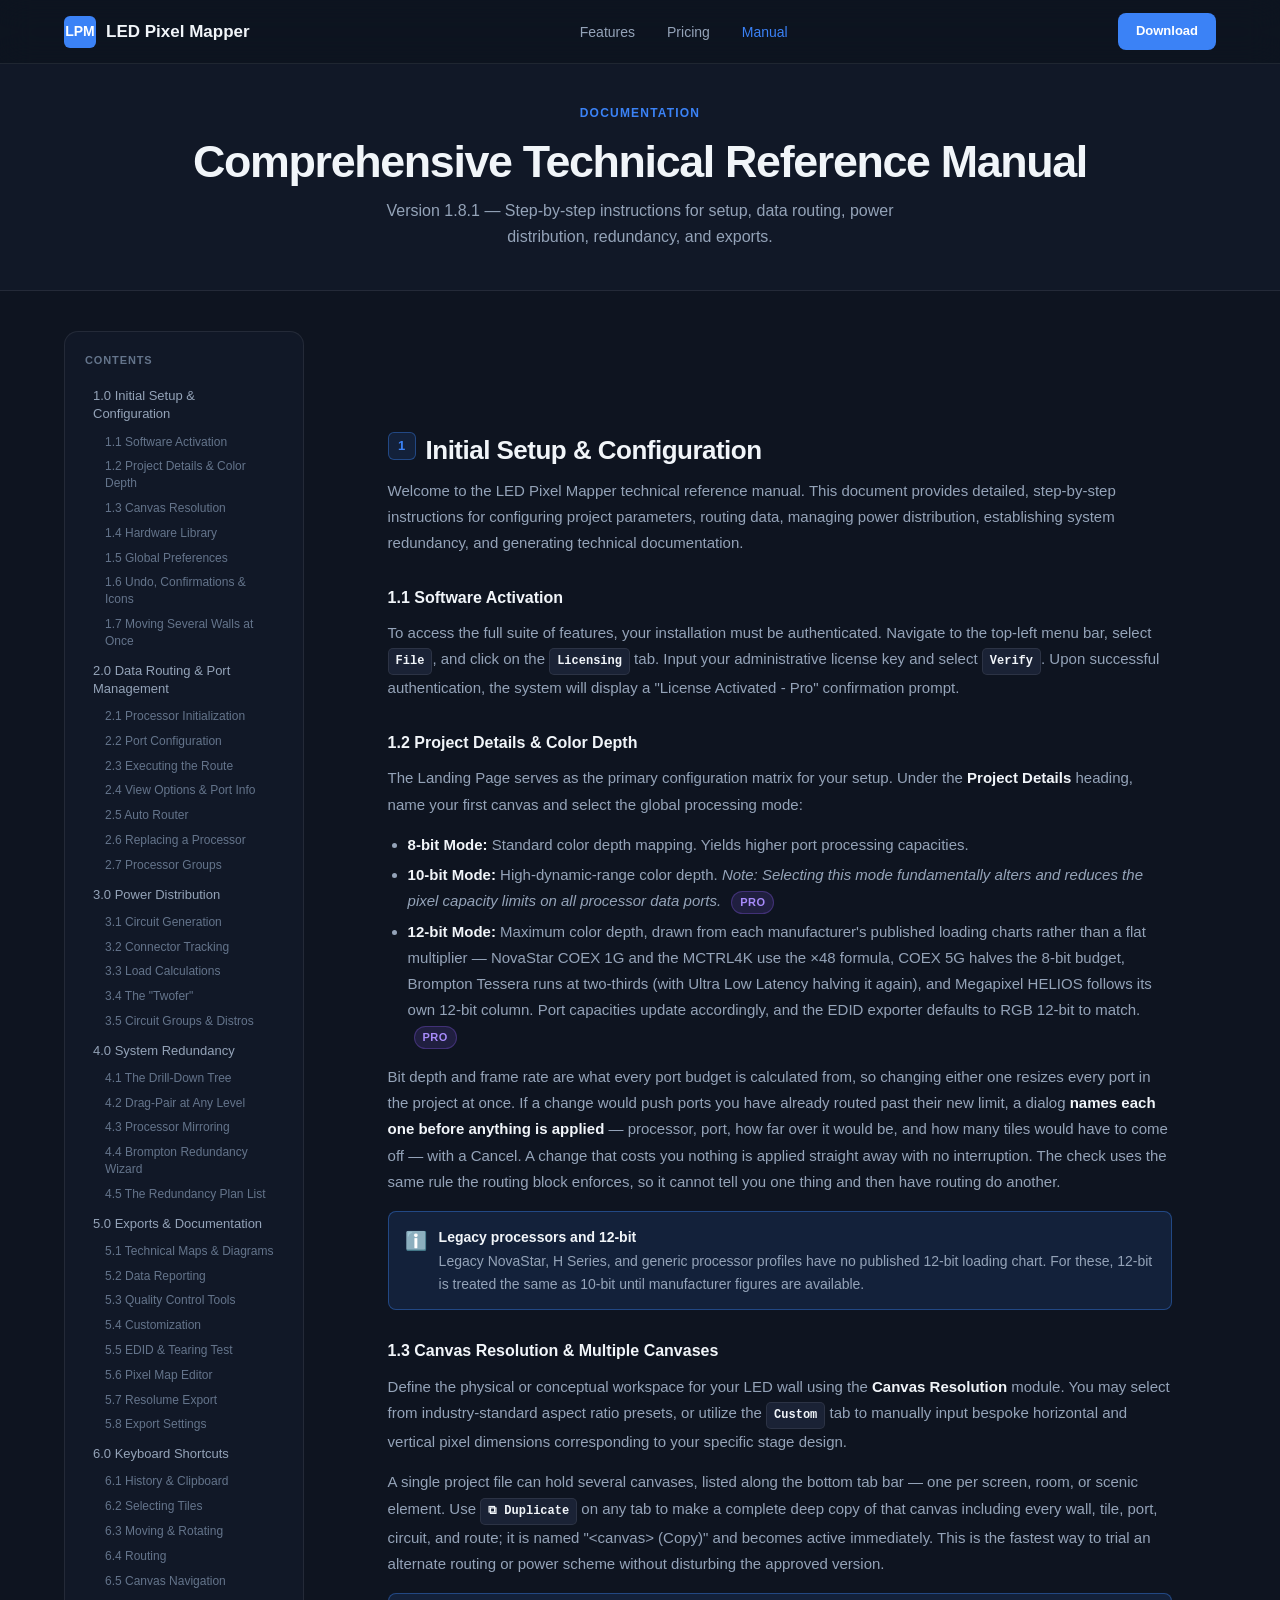
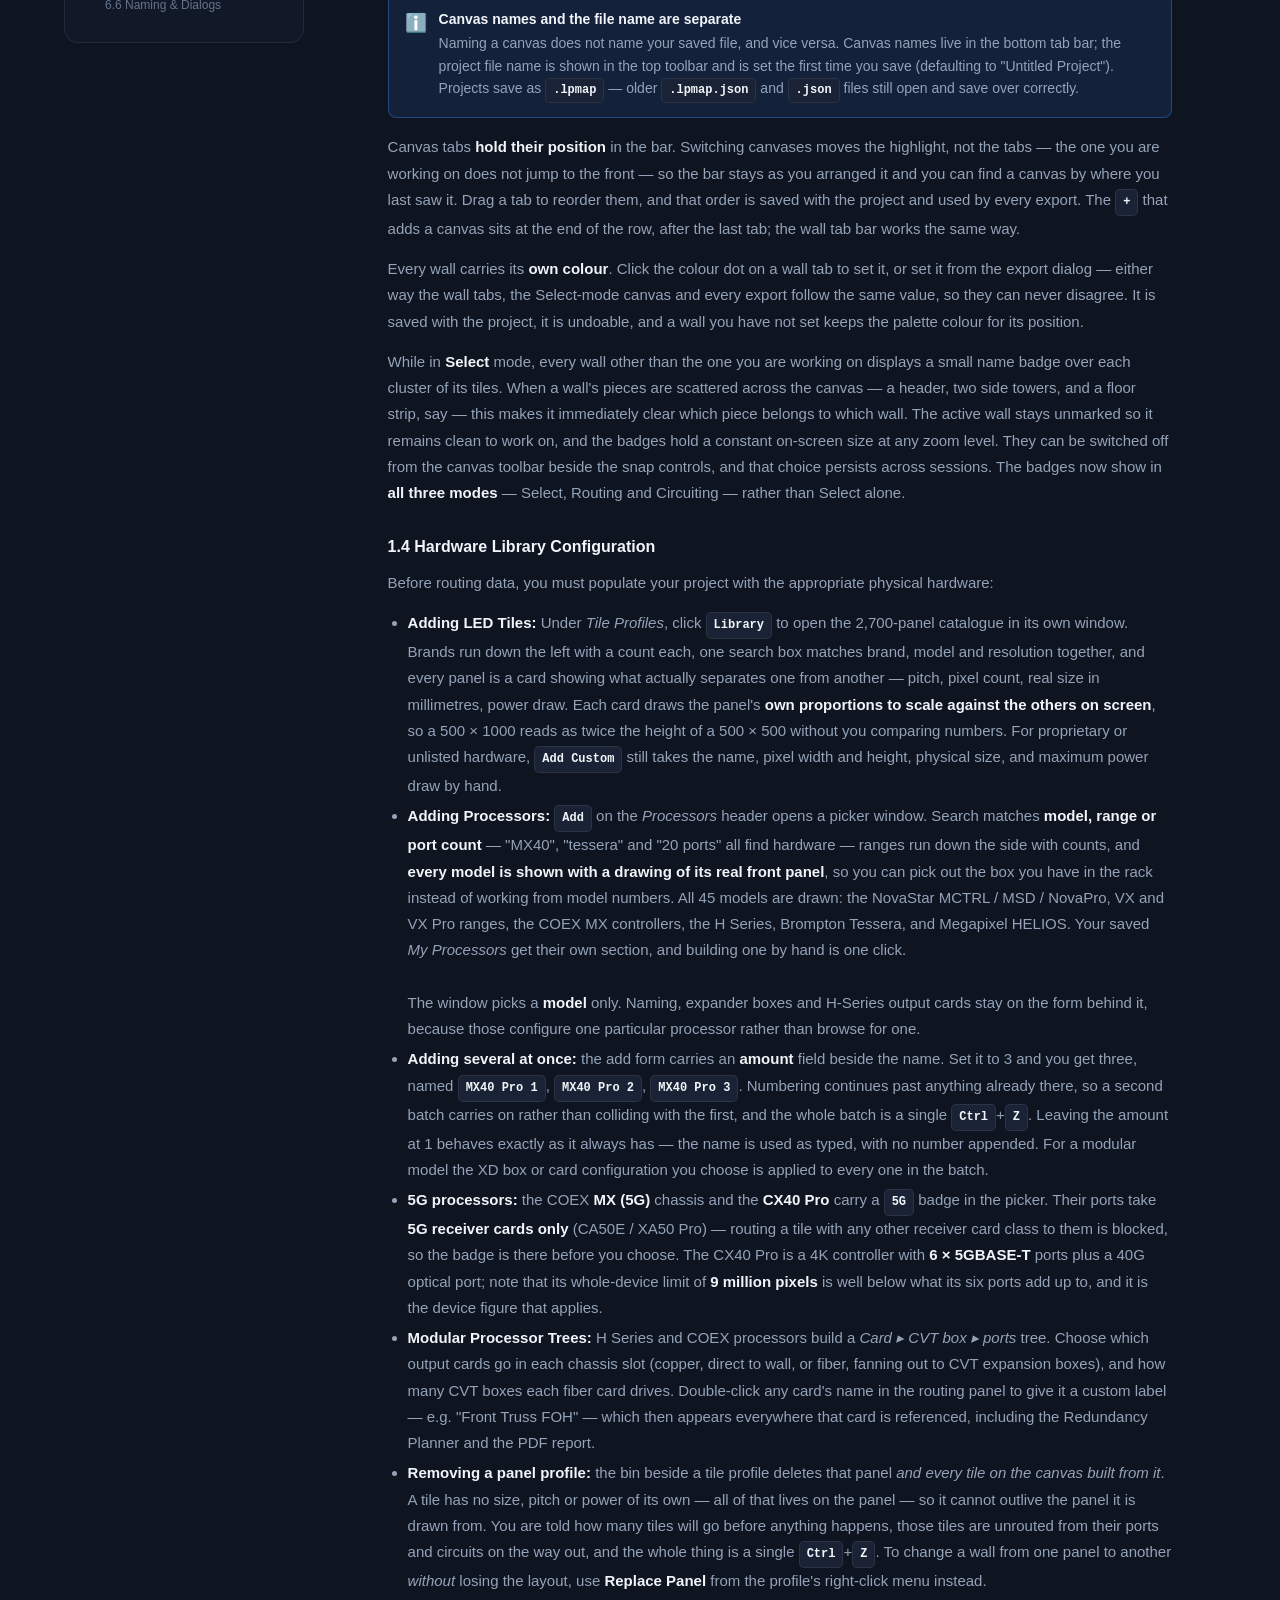
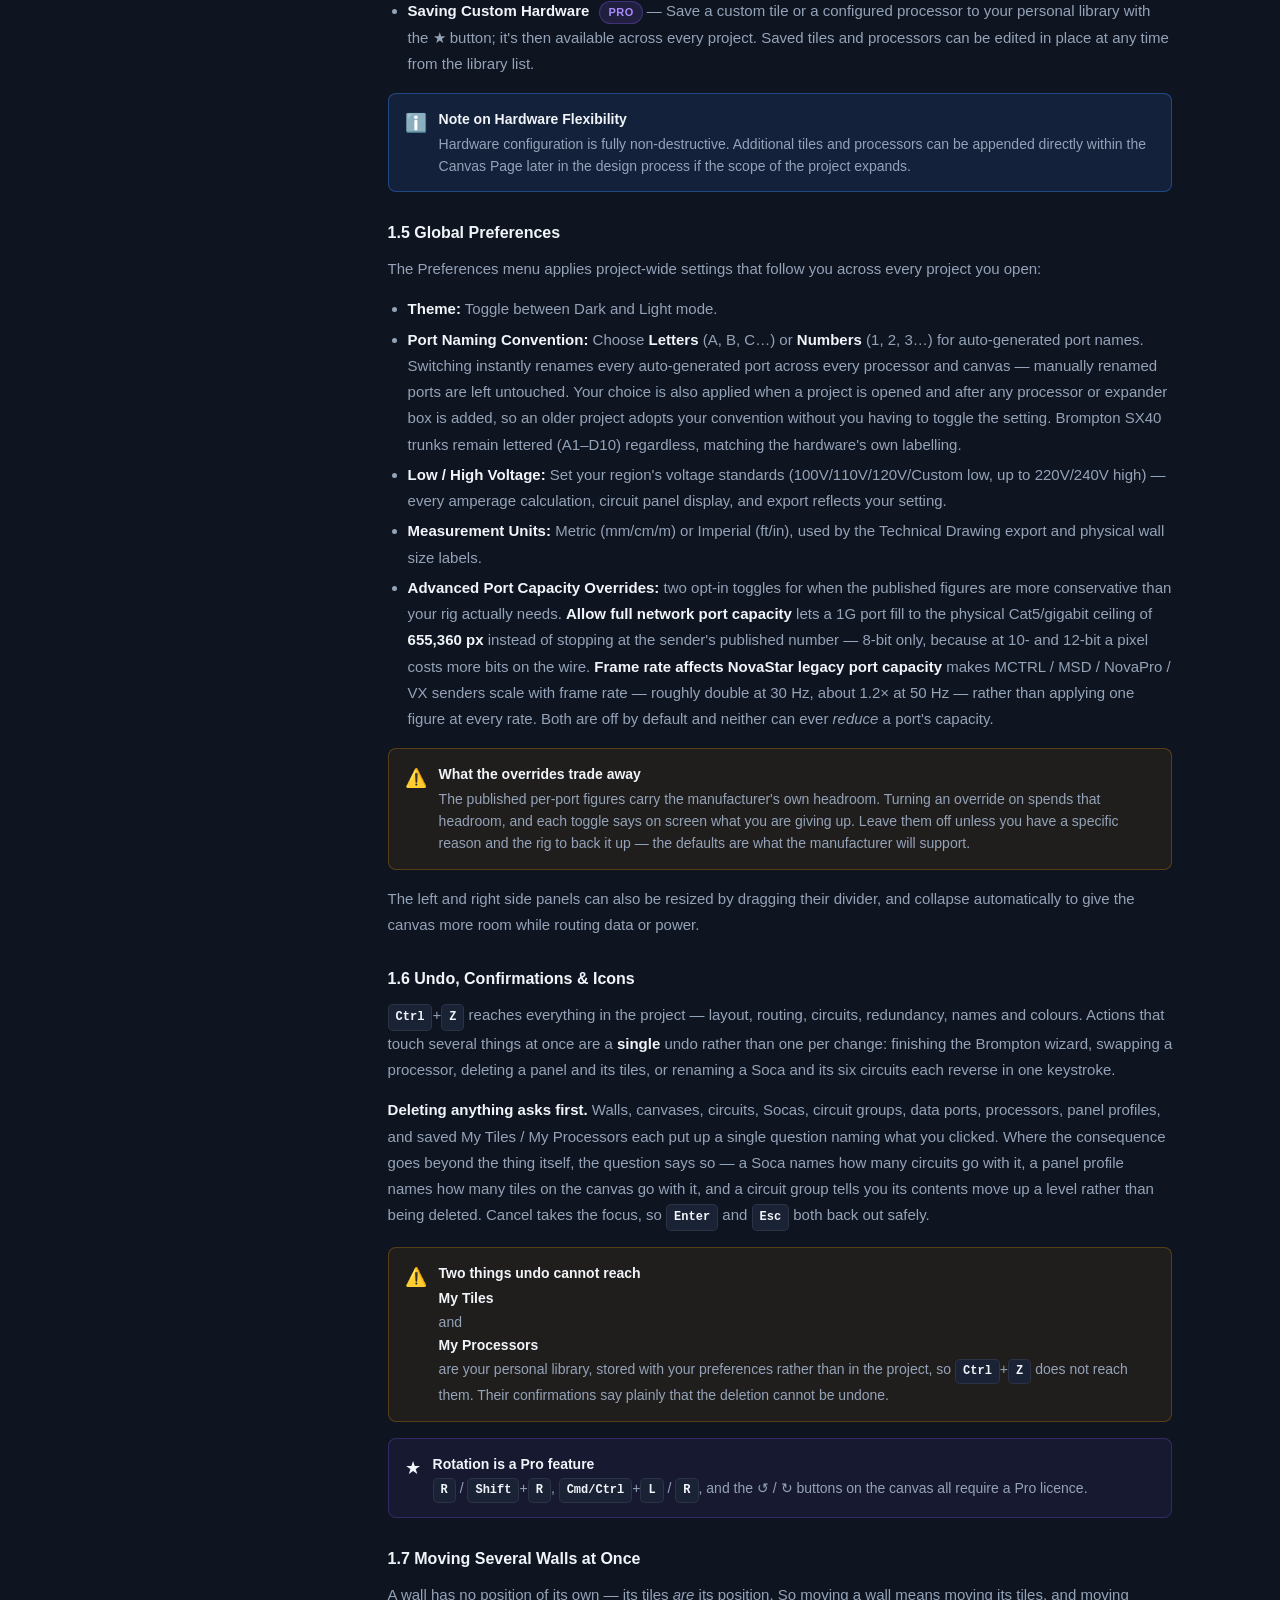
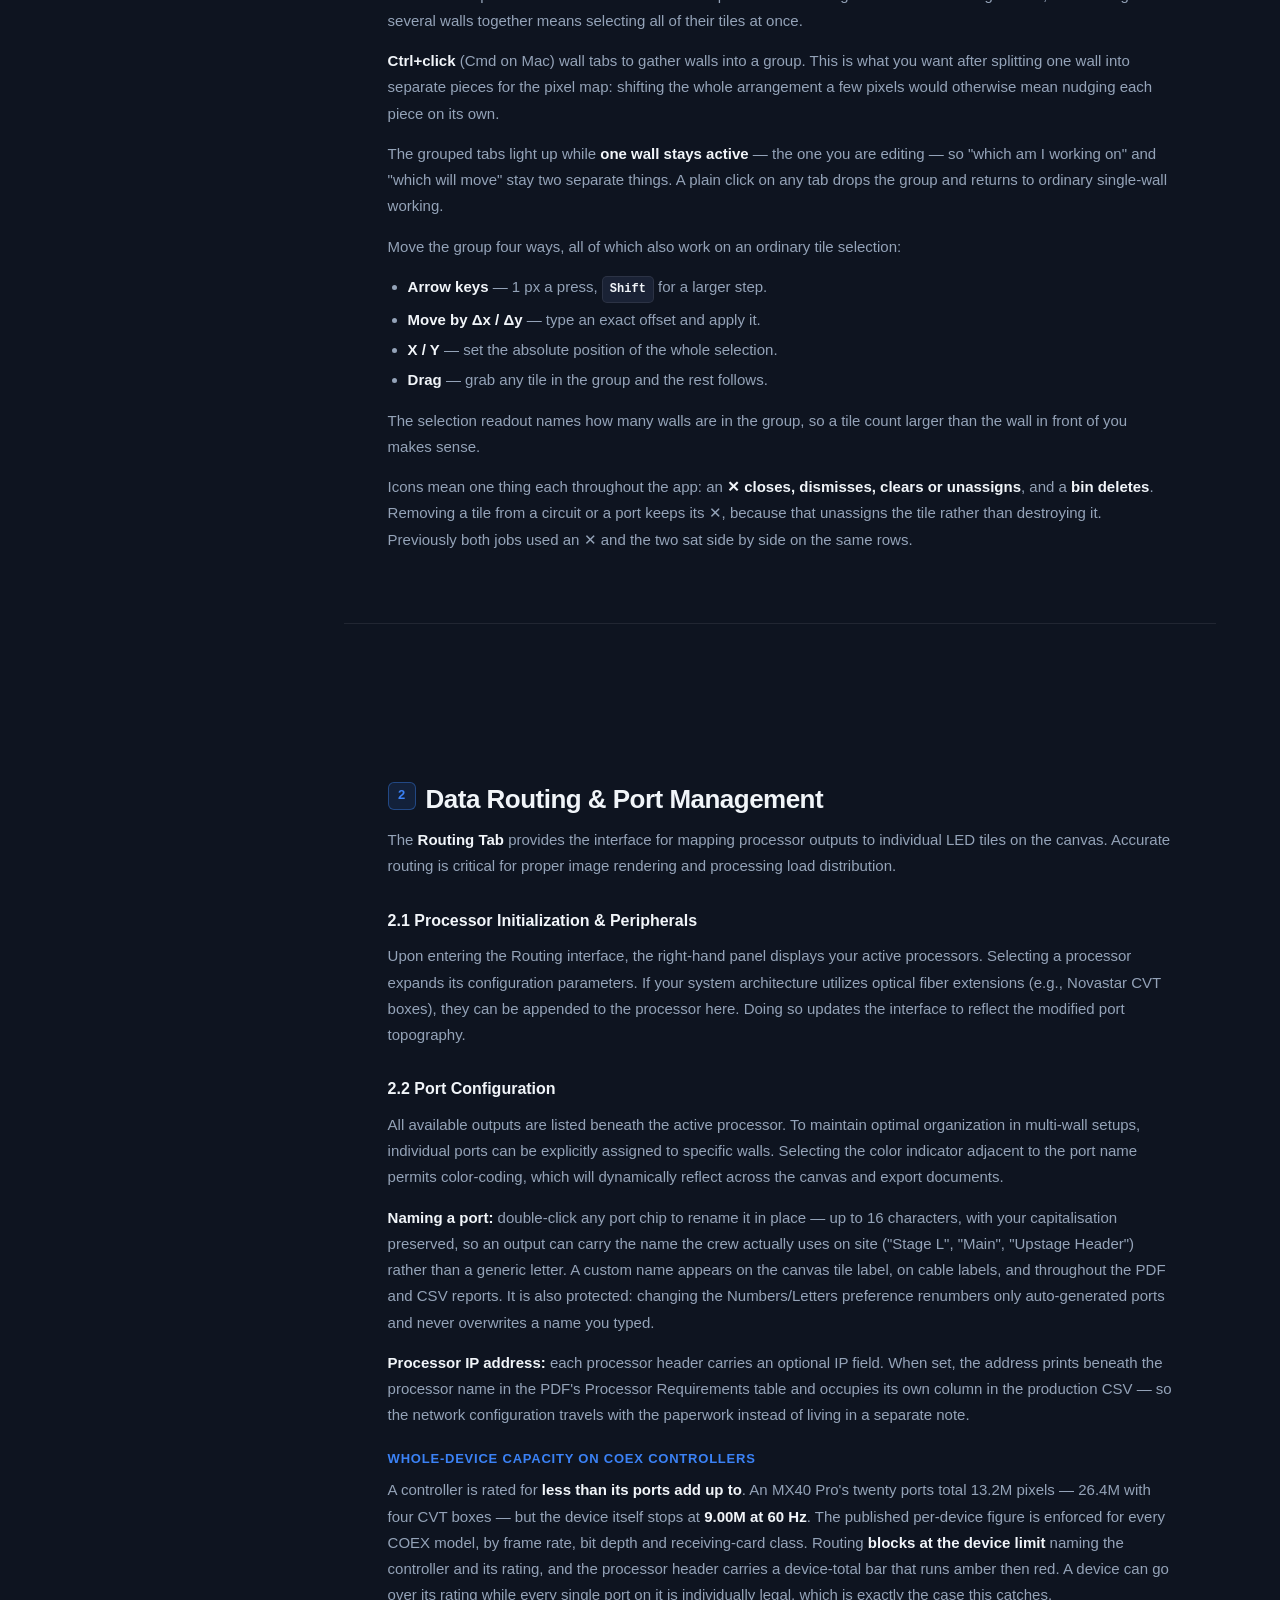
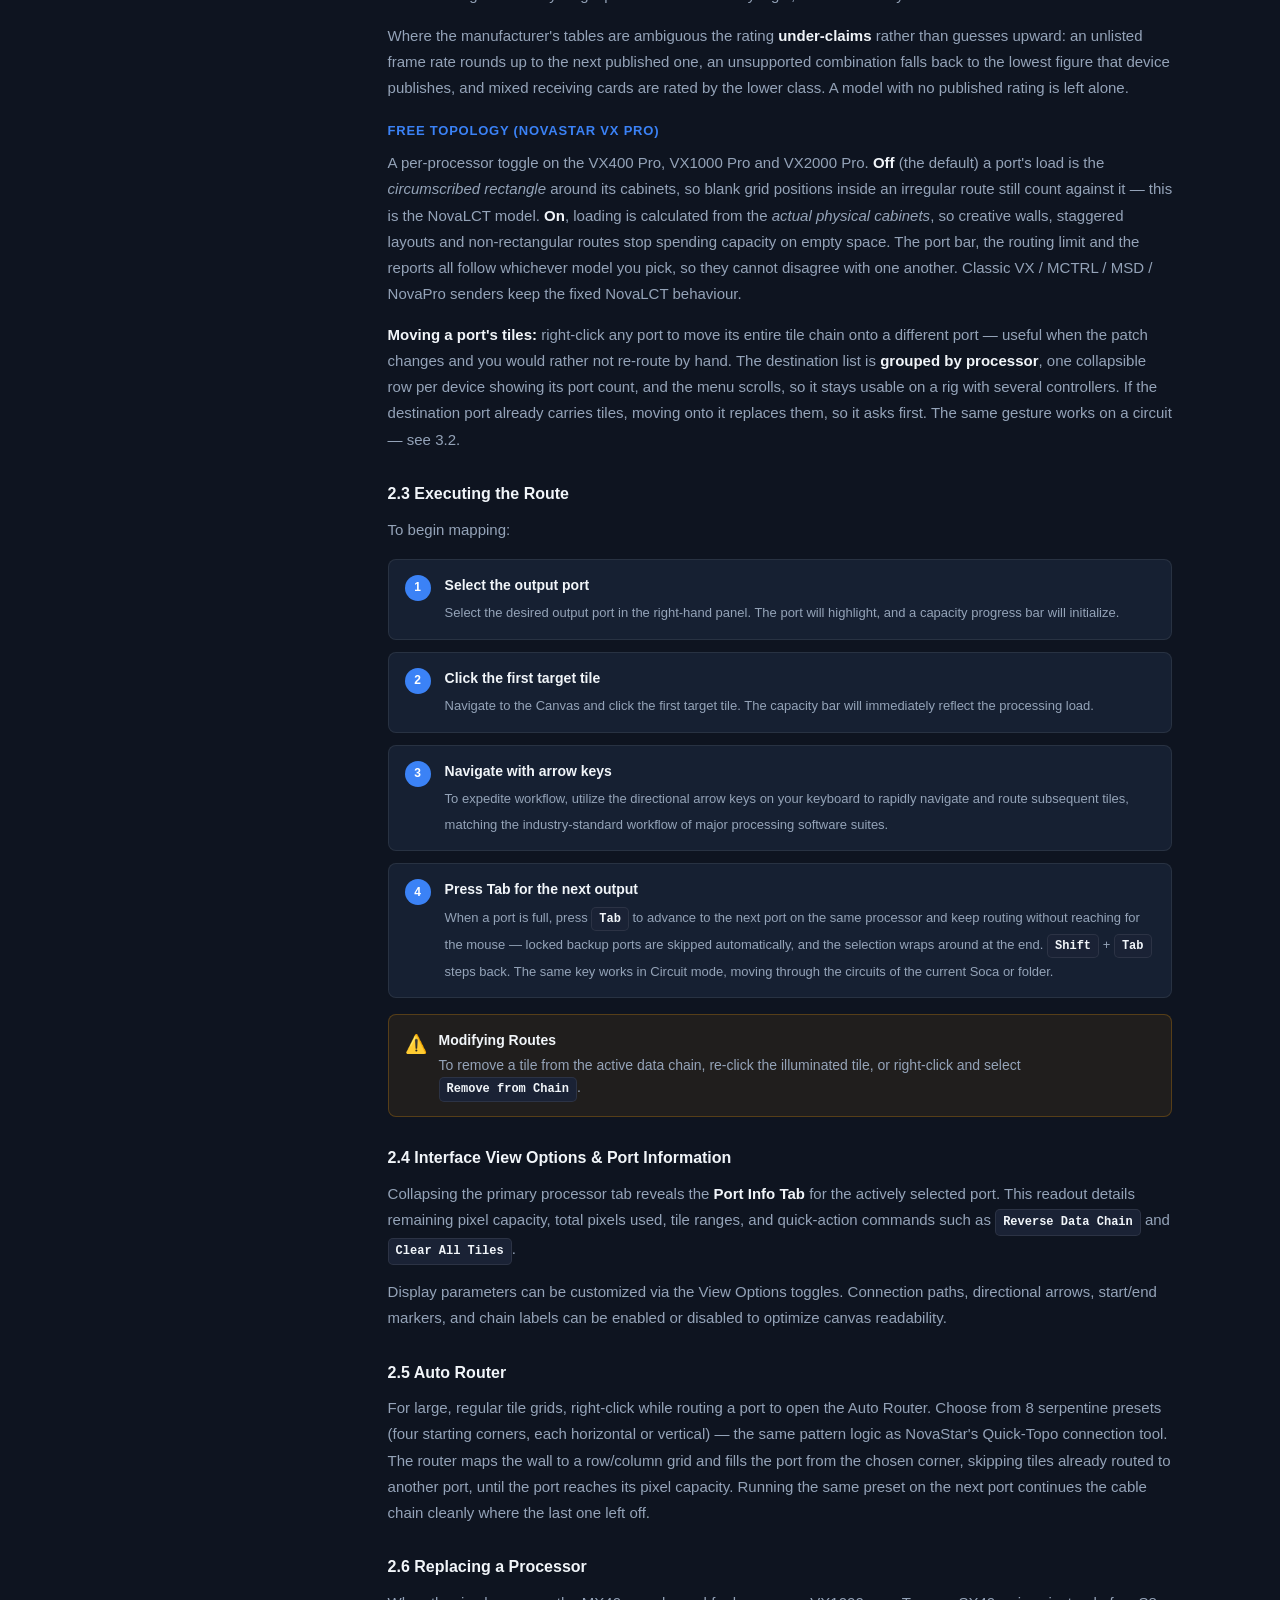
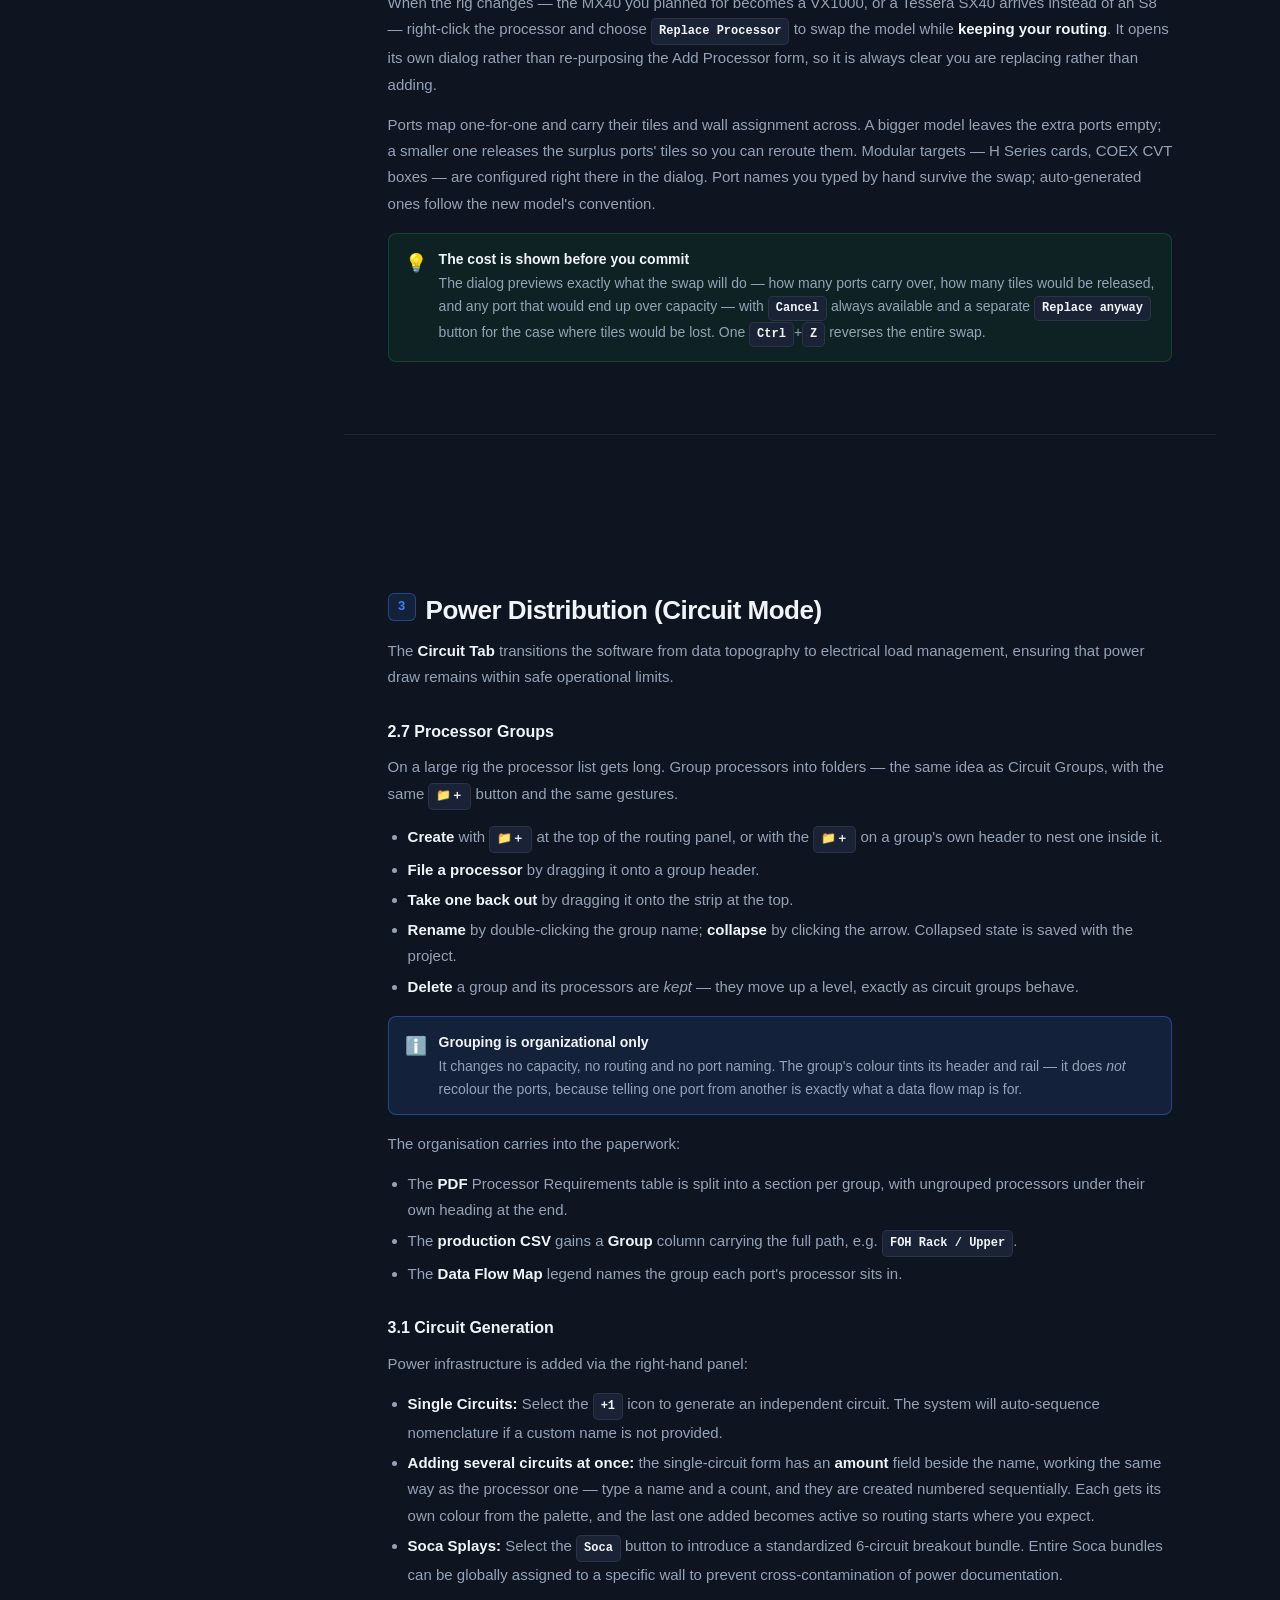
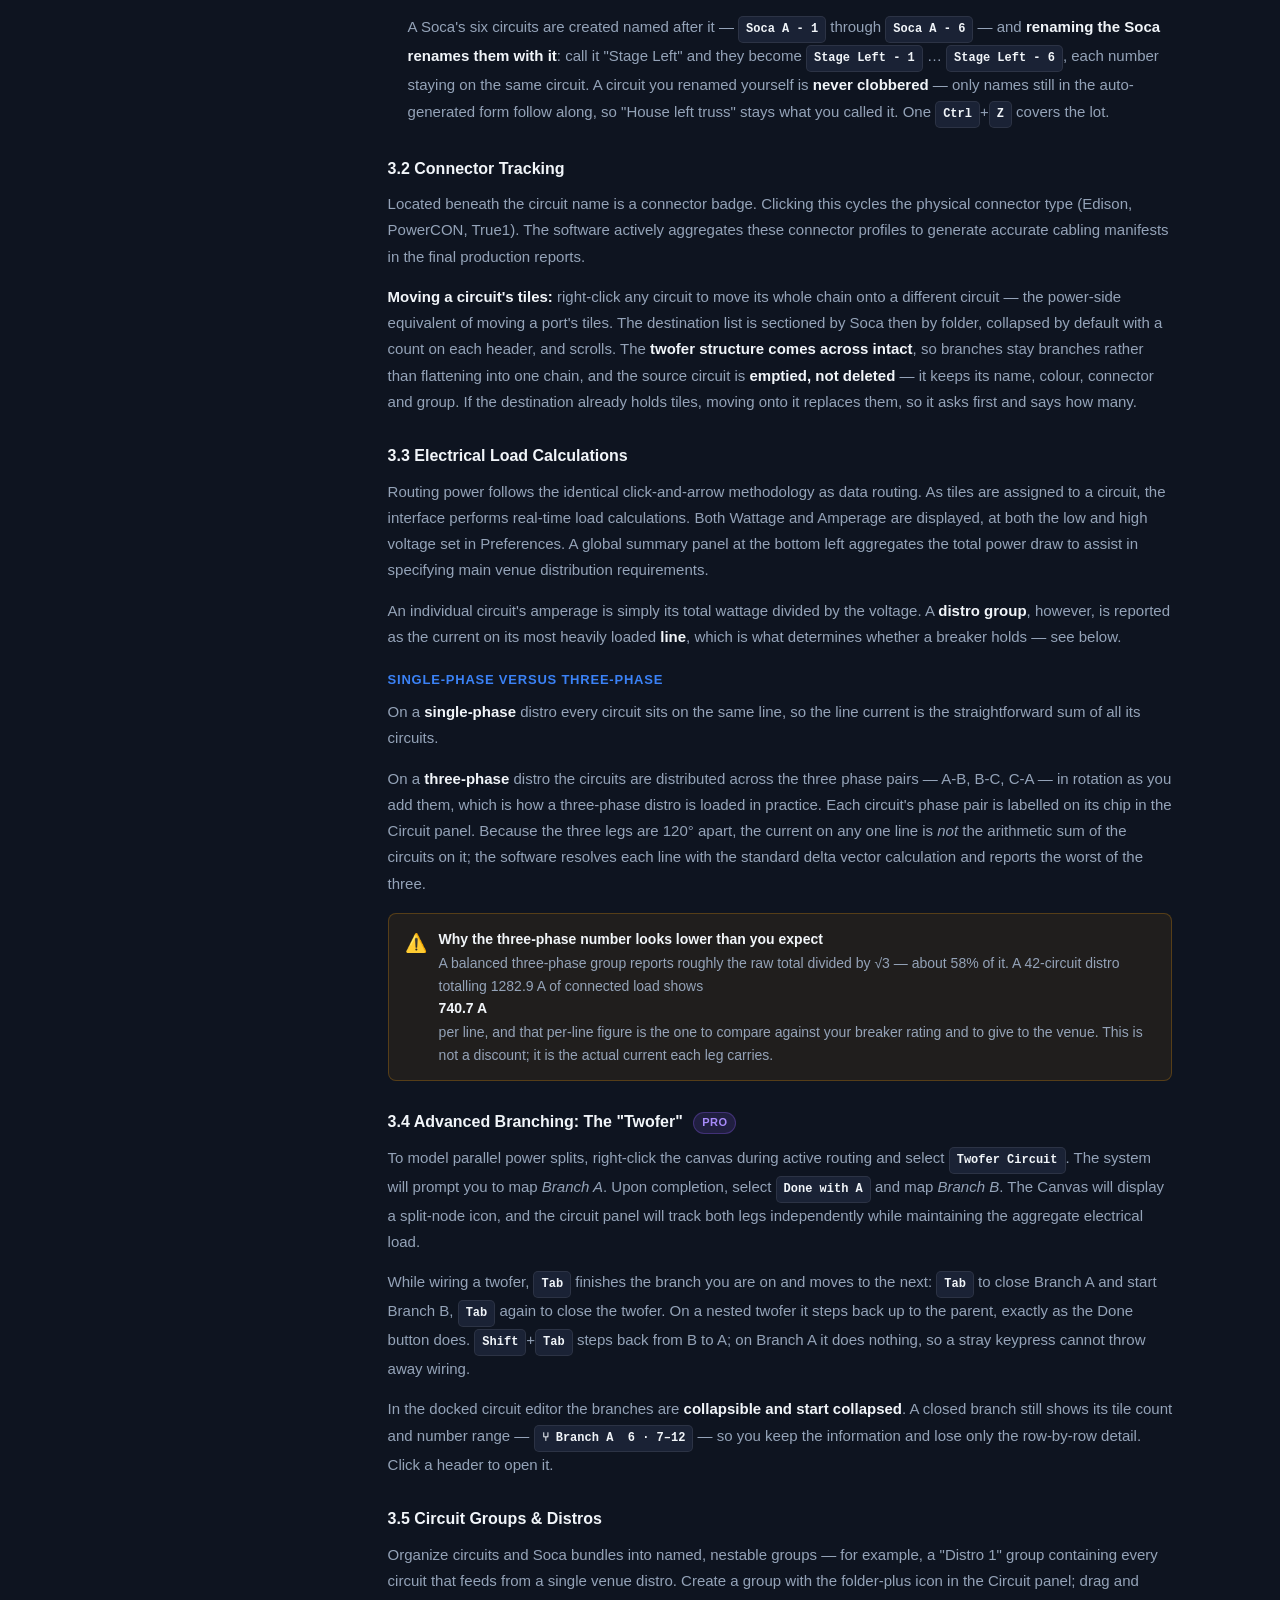
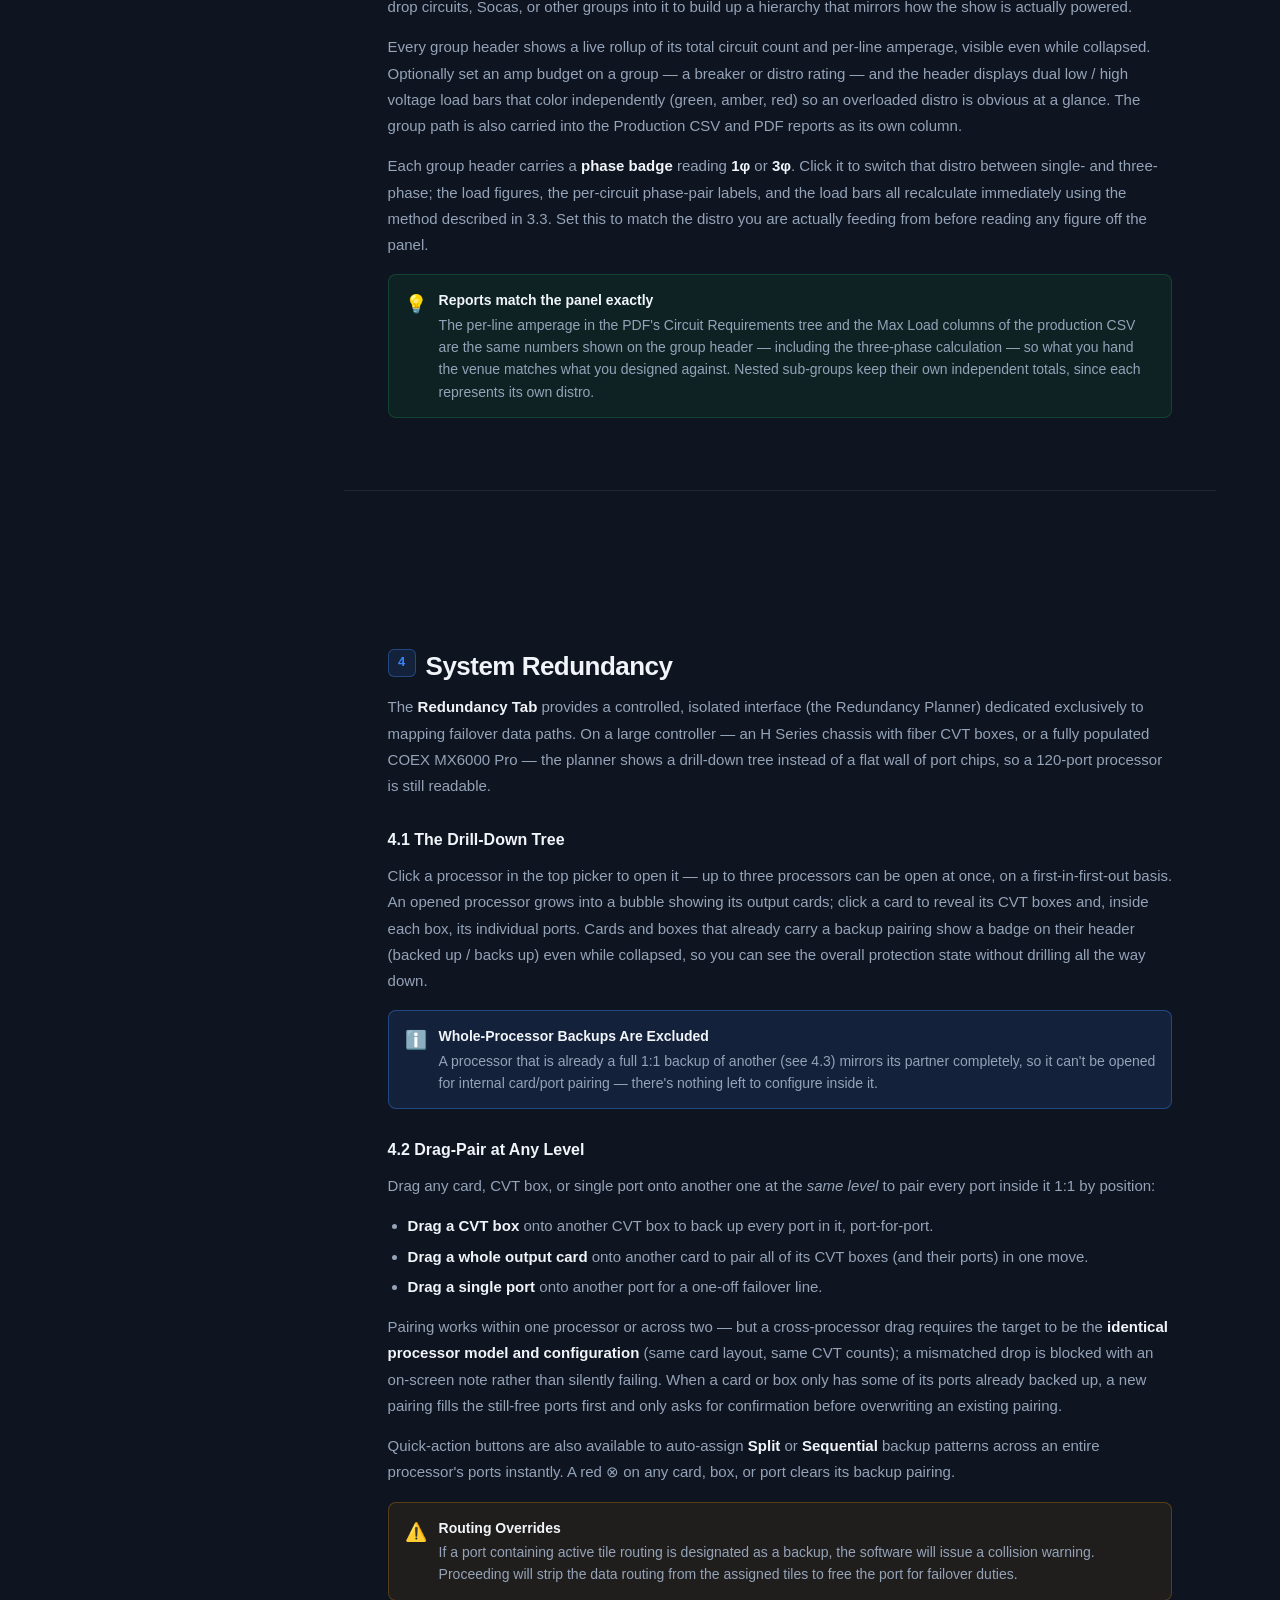
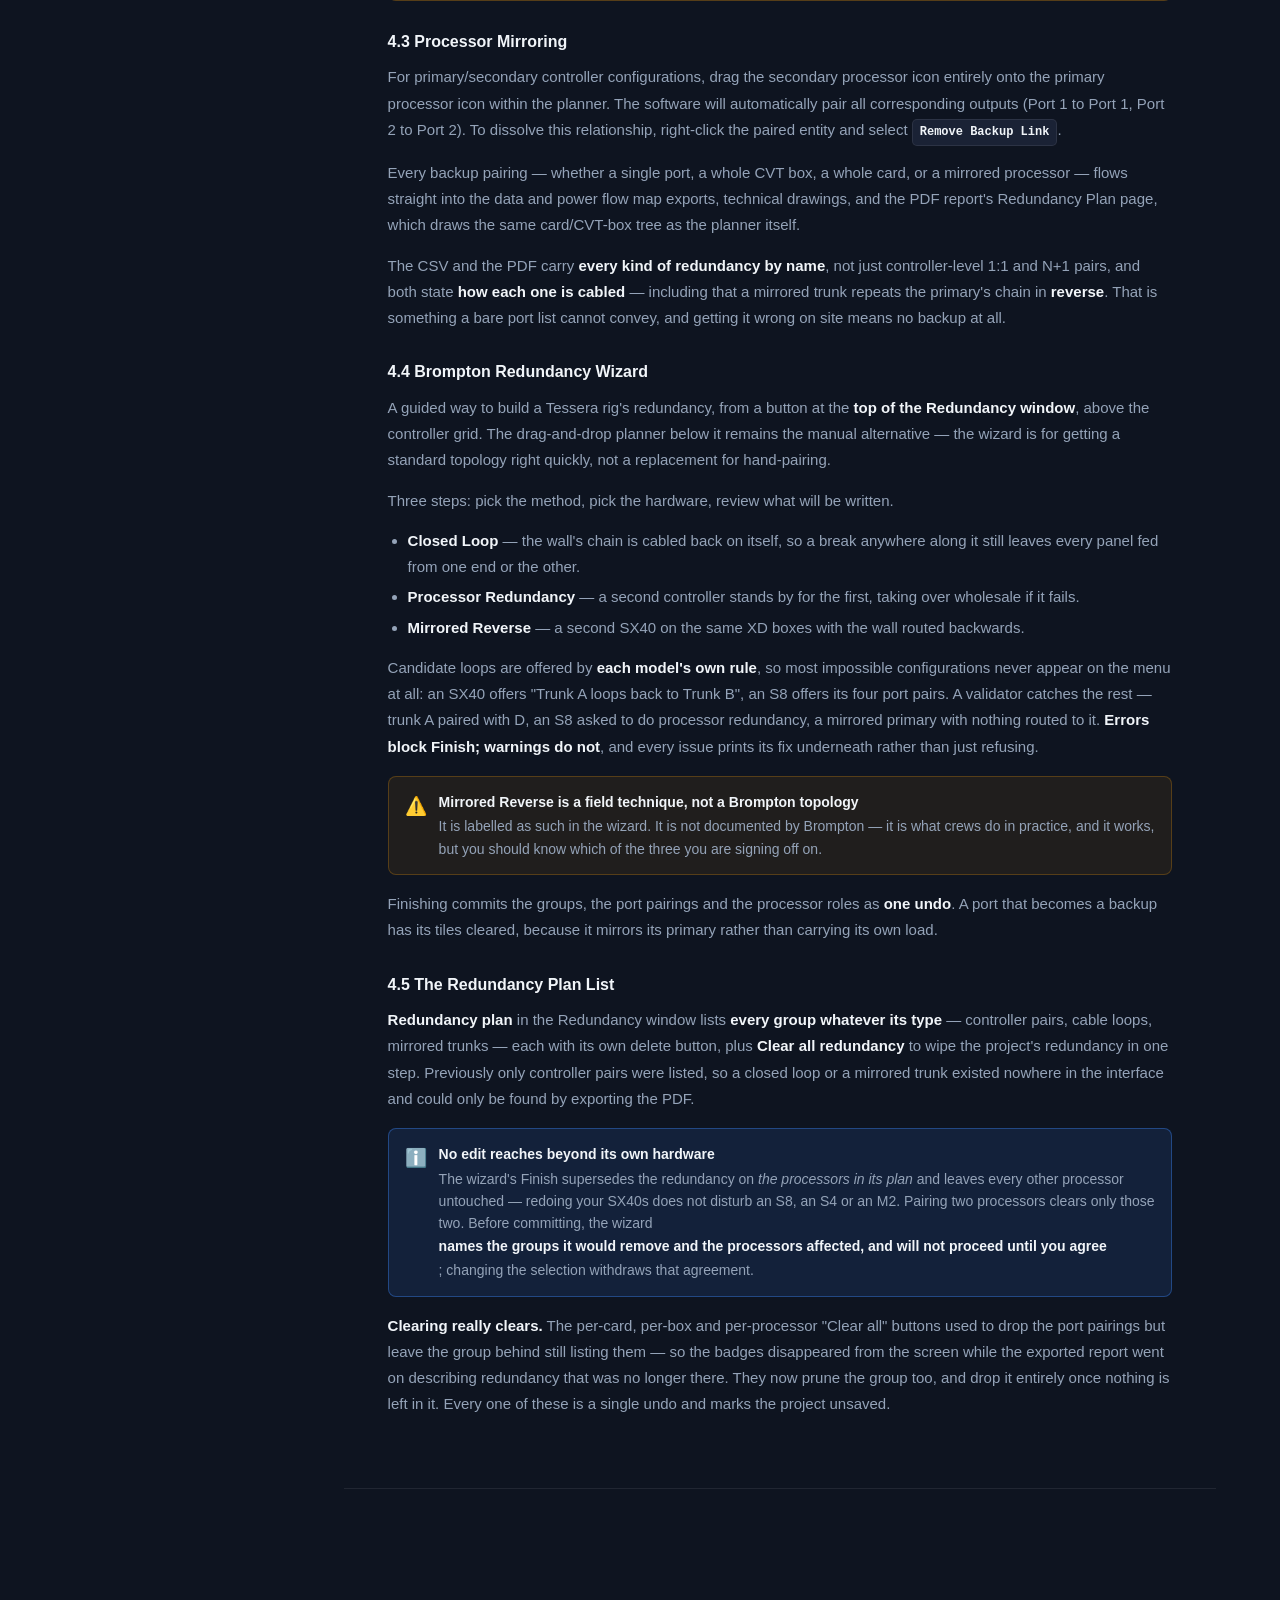
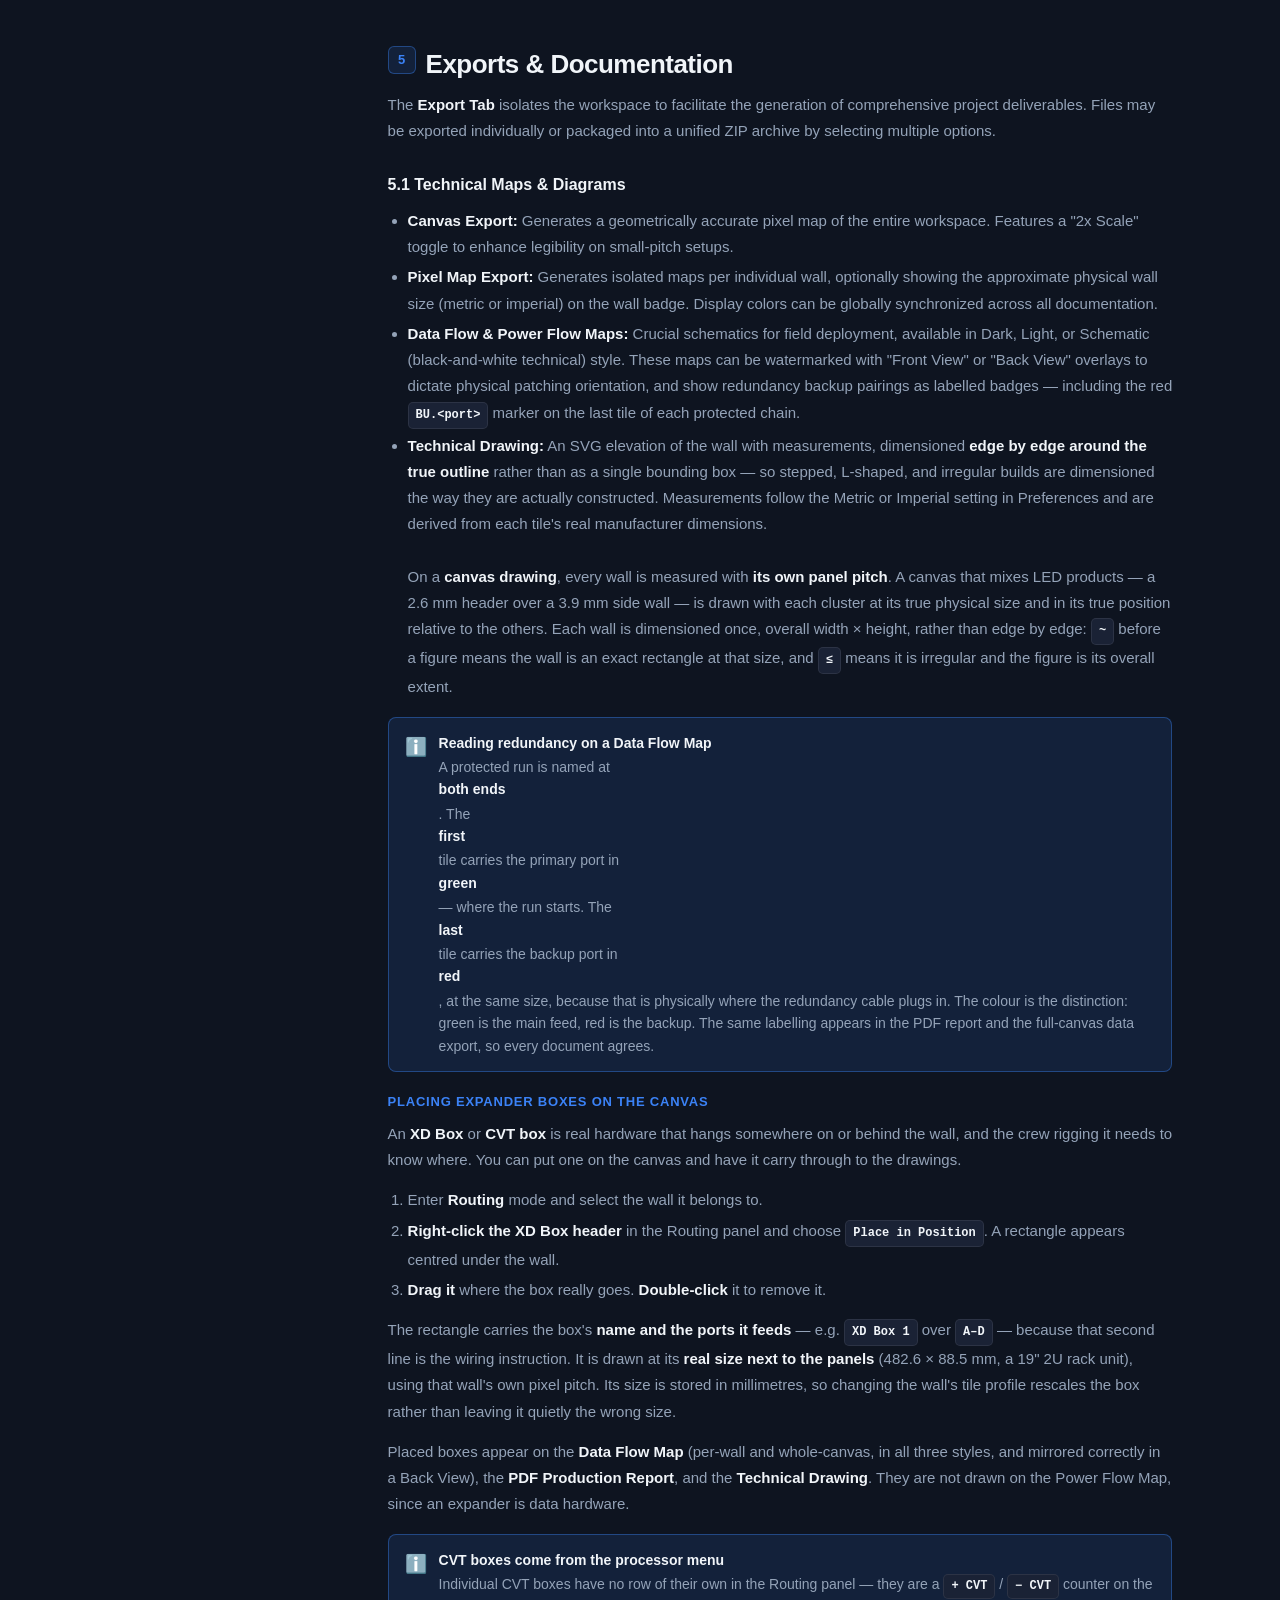
==== commit 0eaf0df9: "Manual: placing expander boxes on the canvas Documents the 1.8.2 XD / CVT box placement, with two ca" ====
--- a/manual.html
+++ b/manual.html
@@ -1301,6 +1301,62 @@
         </div>
       </div>
 
+      <h4 style="margin-top:20px;">Placing expander boxes on the canvas</h4>
+      <p>
+        An <strong>XD Box</strong> or <strong>CVT box</strong> is real hardware that hangs
+        somewhere on or behind the wall, and the crew rigging it needs to know where. You can put
+        one on the canvas and have it carry through to the drawings.
+      </p>
+      <ol>
+        <li>Enter <strong>Routing</strong> mode and select the wall it belongs to.</li>
+        <li><strong>Right-click the XD Box header</strong> in the Routing panel and choose
+          <kbd>Place in Position</kbd>. A rectangle appears centred under the wall.</li>
+        <li><strong>Drag it</strong> where the box really goes. <strong>Double-click</strong> it to
+          remove it.</li>
+      </ol>
+      <p>
+        The rectangle carries the box's <strong>name and the ports it feeds</strong> — e.g.
+        <kbd>XD Box 1</kbd> over <kbd>A–D</kbd> — because that second line is the wiring
+        instruction. It is drawn at its <strong>real size next to the panels</strong>
+        (482.6 × 88.5&nbsp;mm, a 19" 2U rack unit), using that wall's own pixel pitch. Its size is
+        stored in millimetres, so changing the wall's tile profile rescales the box rather than
+        leaving it quietly the wrong size.
+      </p>
+      <p>
+        Placed boxes appear on the <strong>Data Flow Map</strong> (per-wall and whole-canvas, in
+        all three styles, and mirrored correctly in a Back View), the <strong>PDF Production
+        Report</strong>, and the <strong>Technical Drawing</strong>. They are not drawn on the
+        Power Flow Map, since an expander is data hardware.
+      </p>
+      <div class="callout note">
+        <span class="callout-icon">&#8505;&#65039;</span>
+        <div class="callout-body">
+          <strong>CVT boxes come from the processor menu</strong>
+          Individual CVT boxes have no row of their own in the Routing panel — they are a
+          <kbd>+ CVT</kbd> / <kbd>&minus; CVT</kbd> counter on the processor line. So right-click
+          the <strong>processor</strong> instead: every placeable box on it is listed under
+          <strong>Place on Canvas</strong>, with the ports each one carries.
+        </div>
+      </div>
+      <div class="callout warn">
+        <span class="callout-icon">&#9888;&#65039;</span>
+        <div class="callout-body">
+          <strong>Two known limits</strong>
+          The <strong>CVT box size is currently the XD figure</strong> (19" × 3.5"), which is too
+          large — a real CVT8 is a much smaller brick, and none has been measured yet. Correcting
+          it later will not resize anything already placed, because each box stores its own size.
+          <br><br>
+          On the <strong>Technical Drawing</strong>, the page scale is still taken from the wall
+          alone. That is deliberate: those are the numbers on the dimension lines of a fabrication
+          drawing, and they must not grow because something was hung underneath. A box near the
+          wall lands in the dimension margin; one dragged a long way off may fall outside the page.
+        </div>
+      </div>
+      <p>
+        Turning an XD or CVT count down removes the boxes that went with it, and a project saved
+        with boxes whose hardware has since gone repairs itself when you open it.
+      </p>
+
       <h4 style="margin-top:20px;">Annotation &amp; colour options</h4>
       <ul>
         <li>
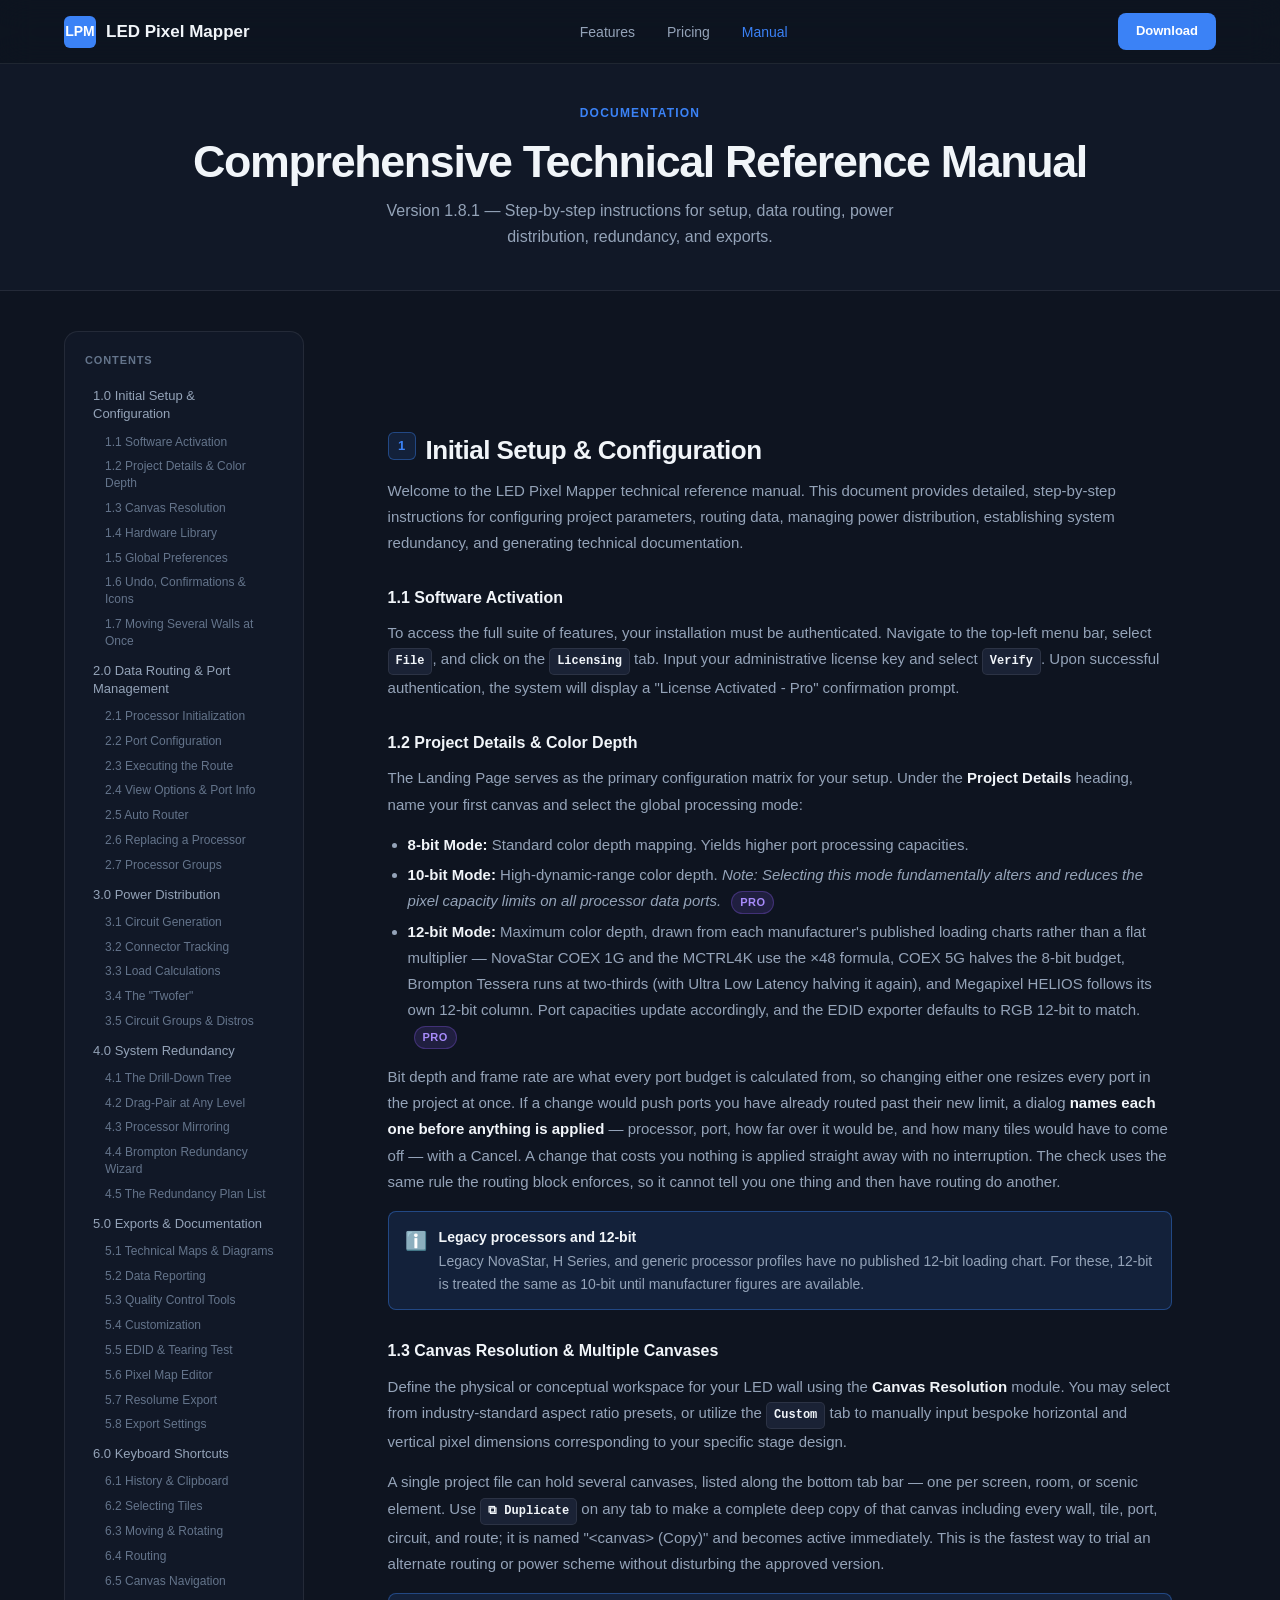
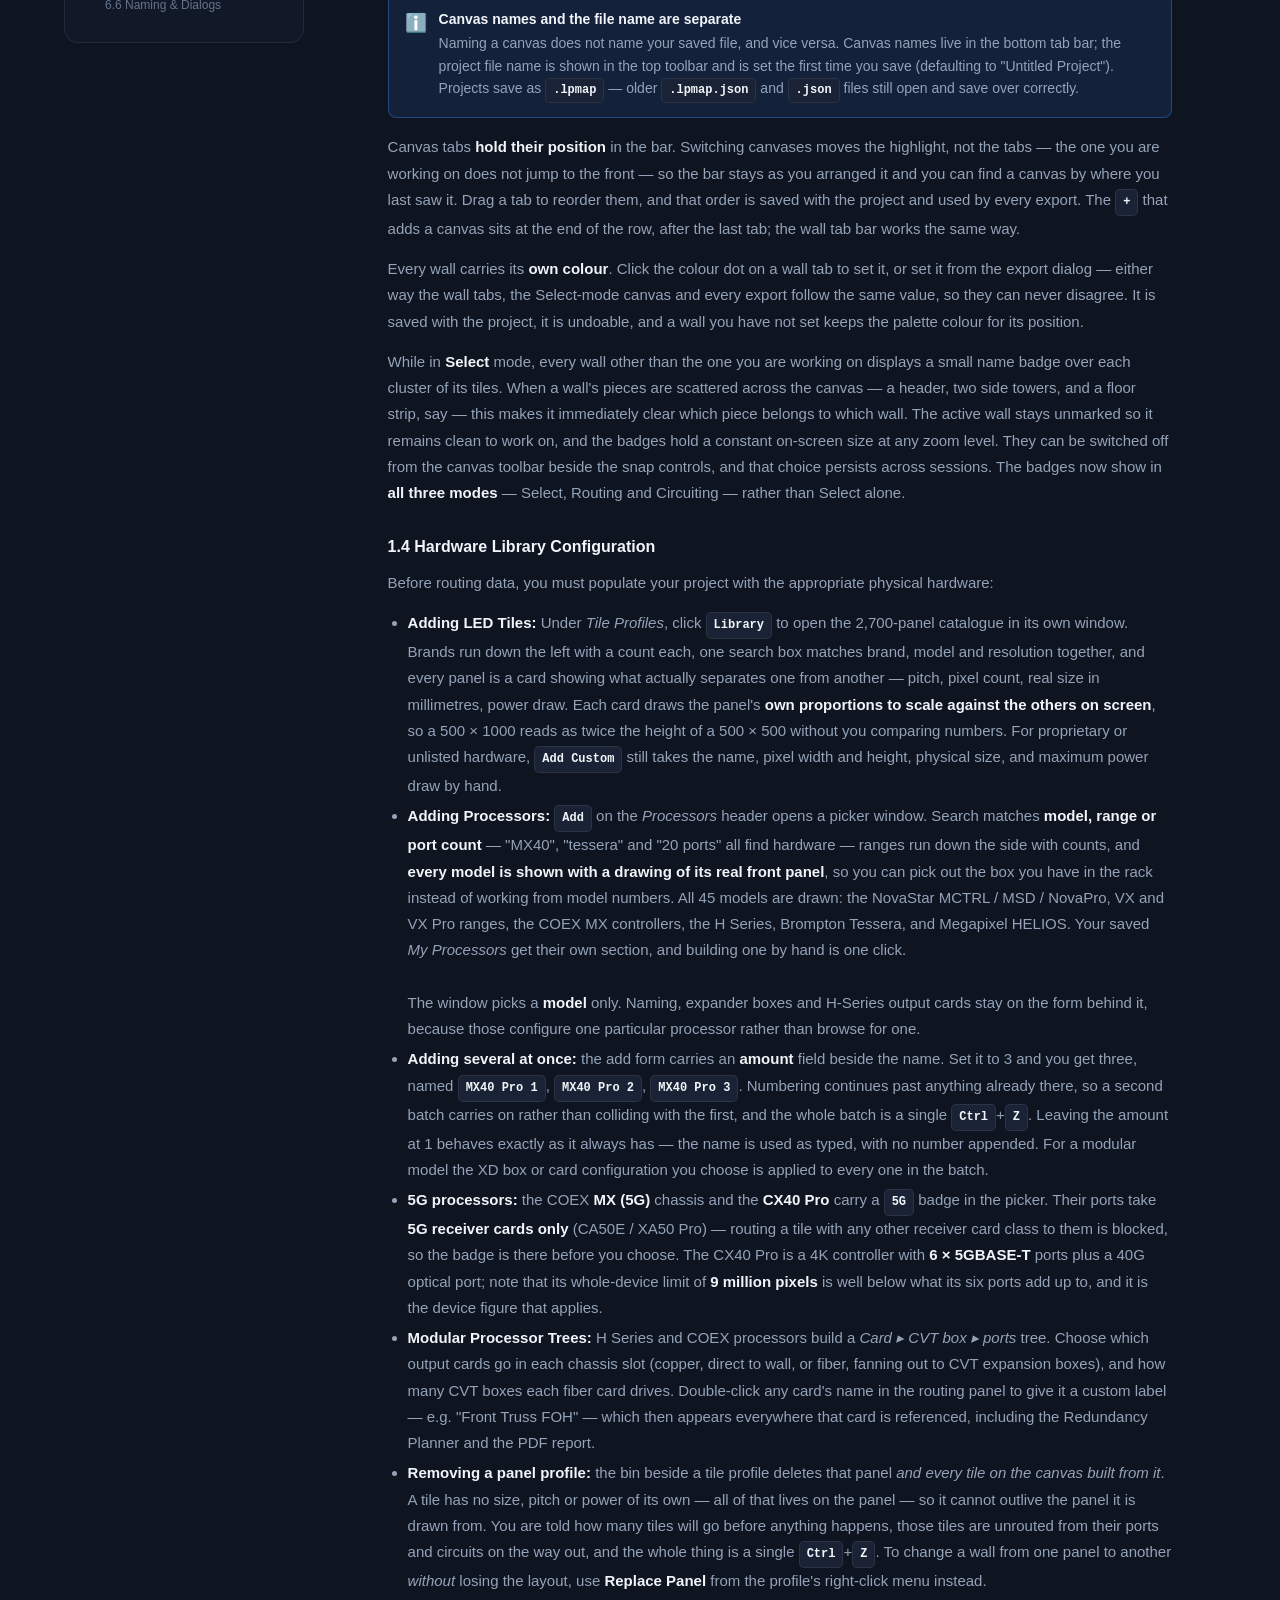
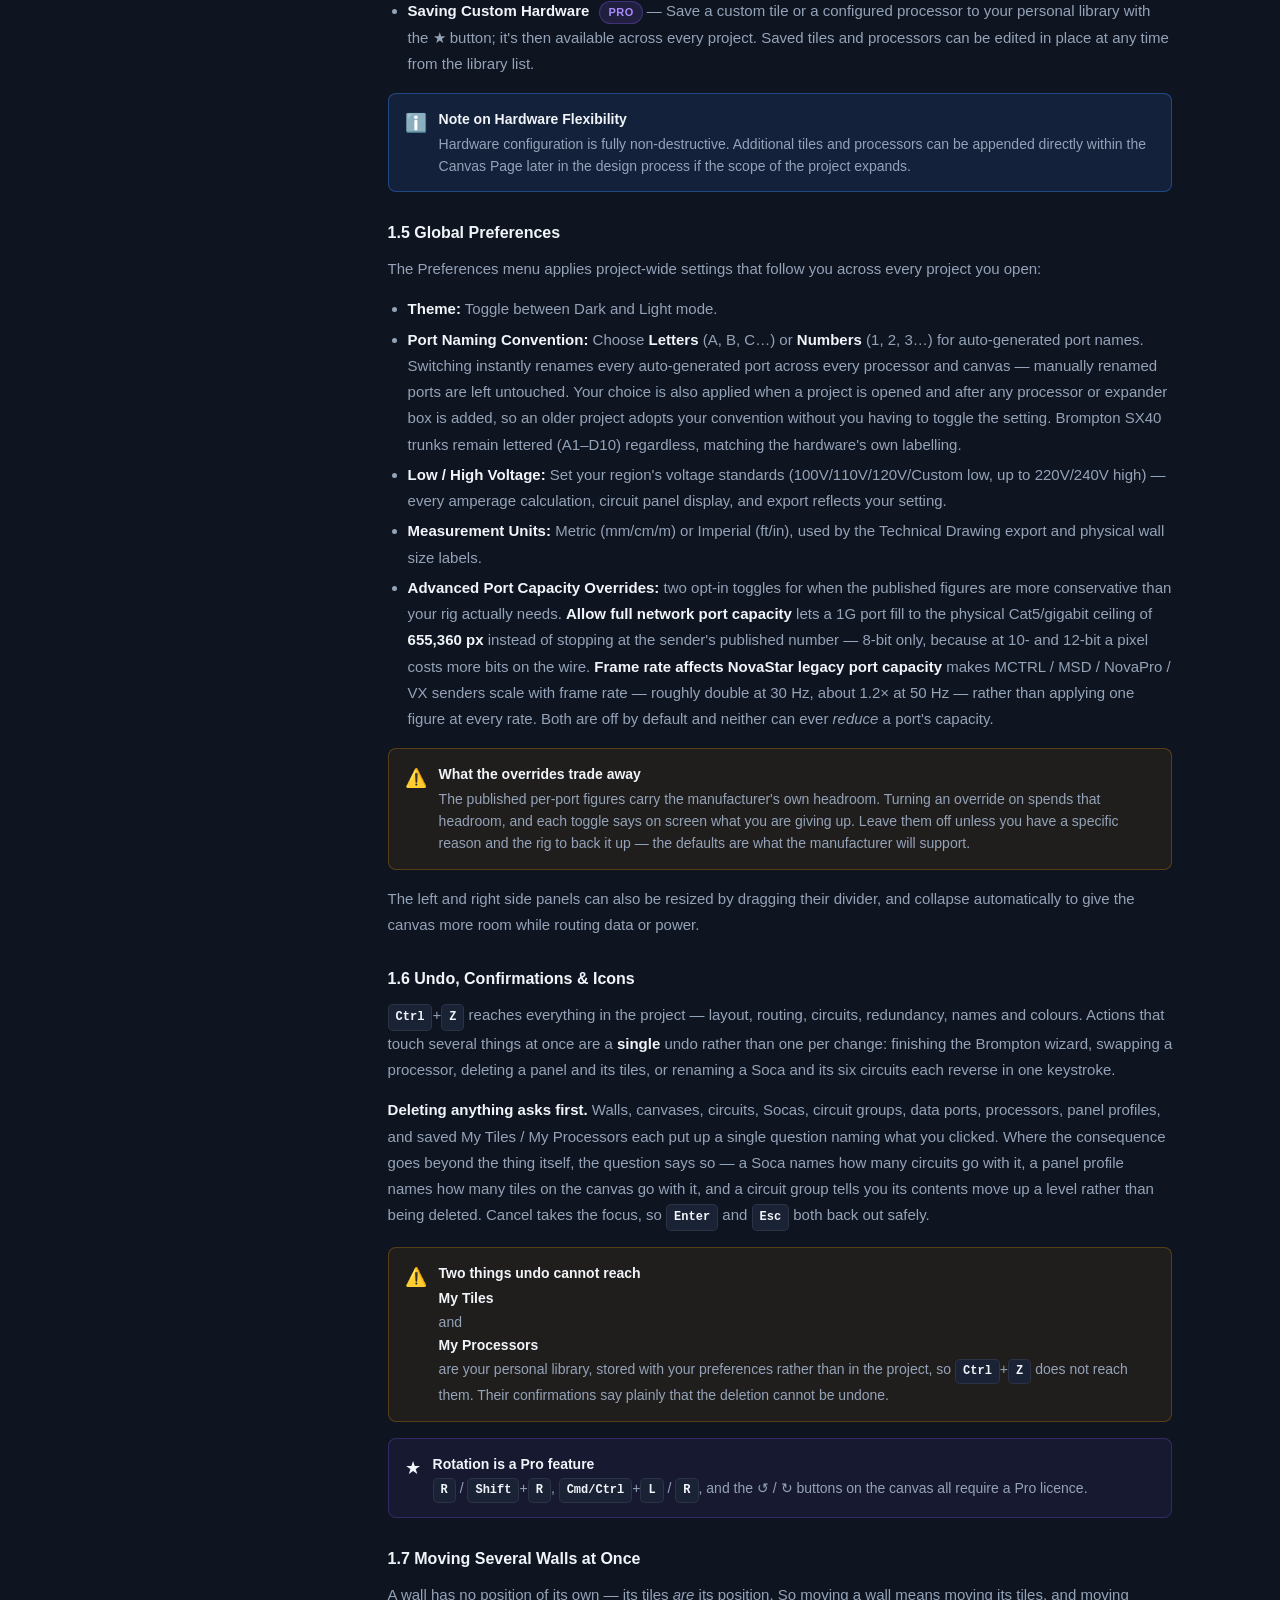
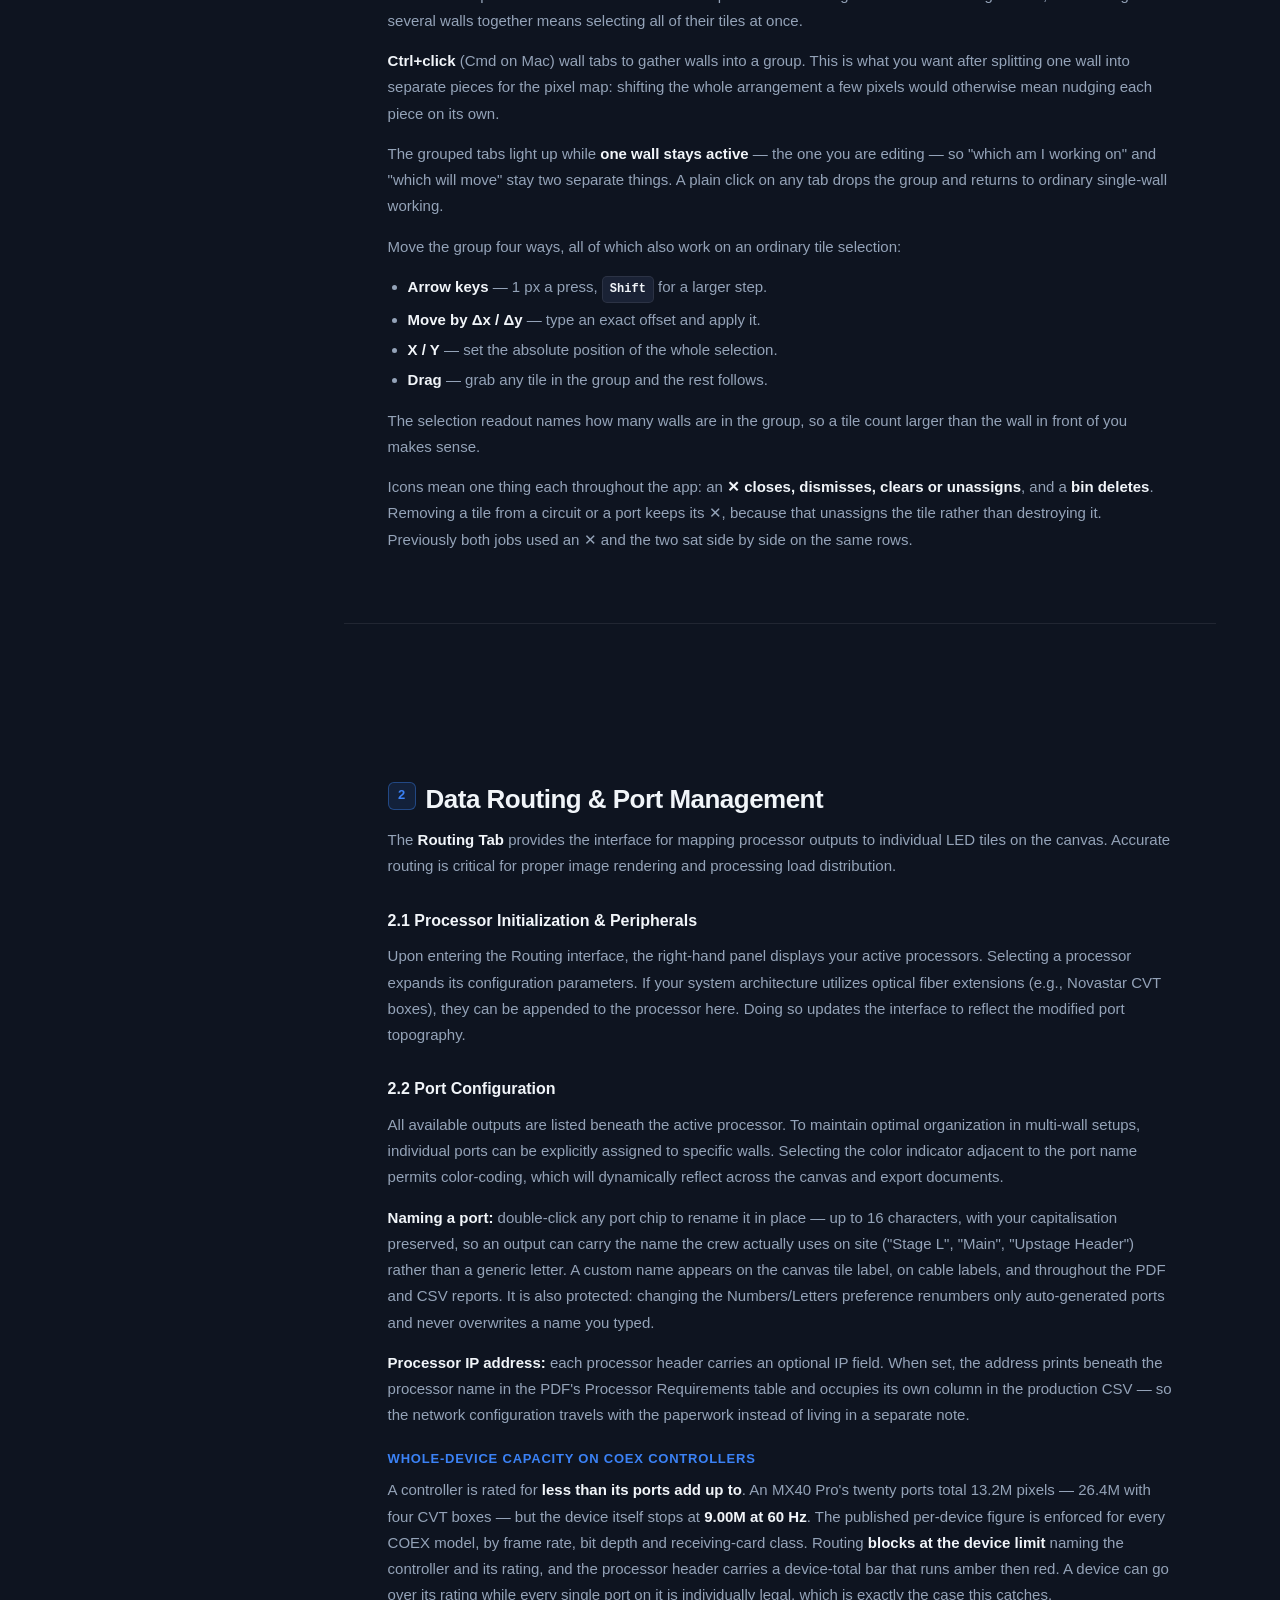
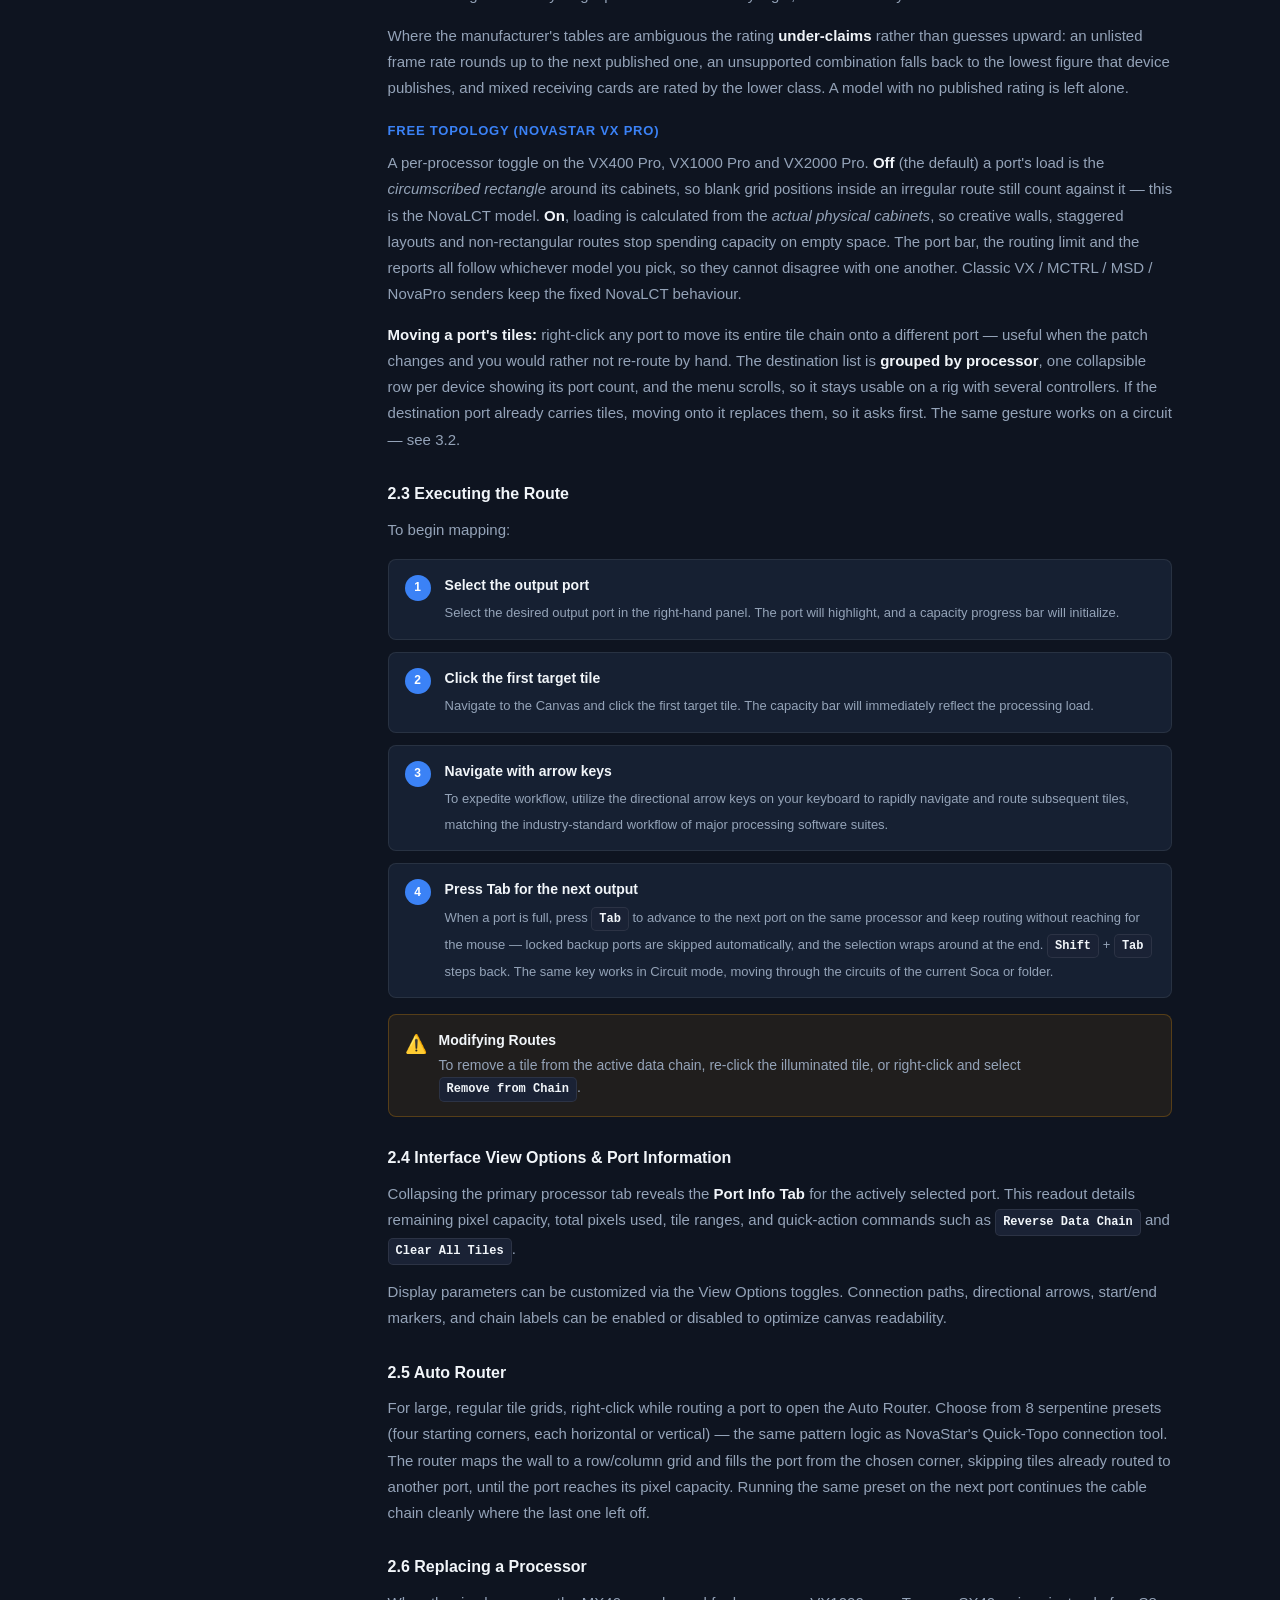
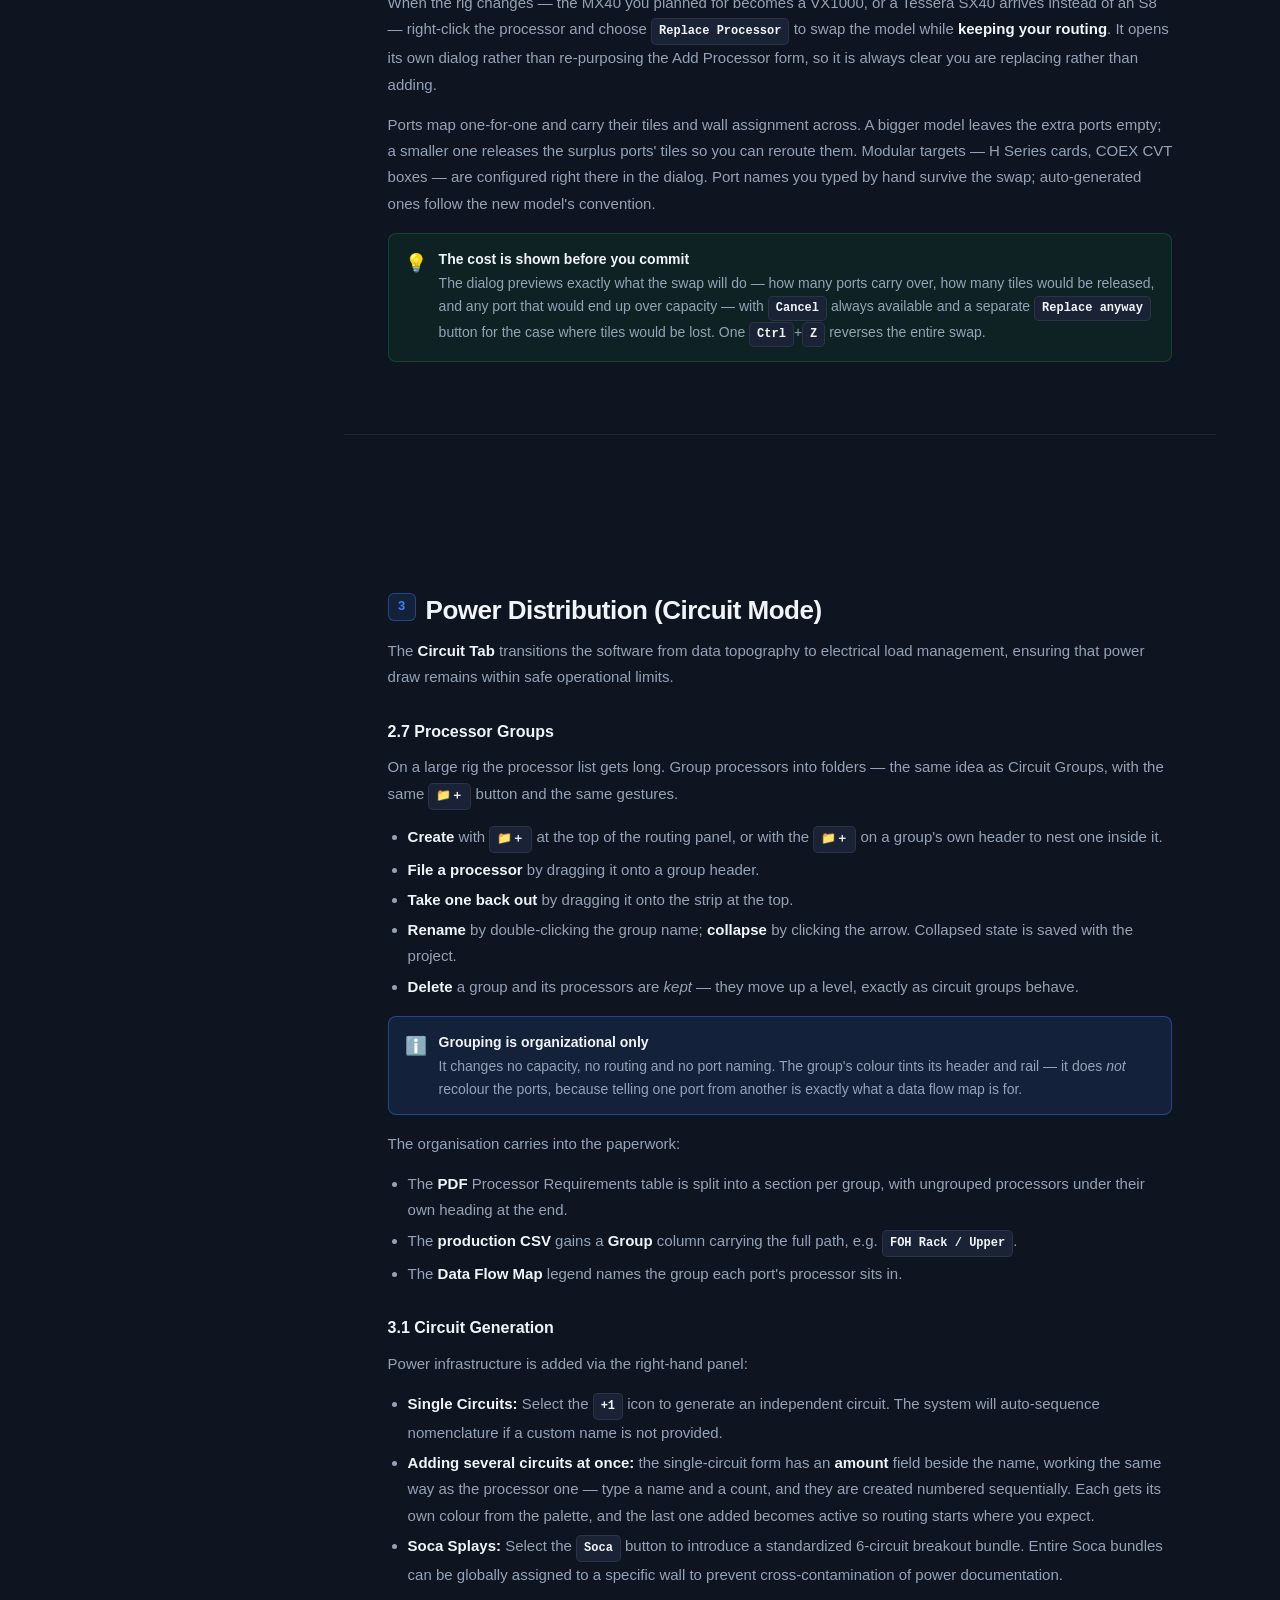
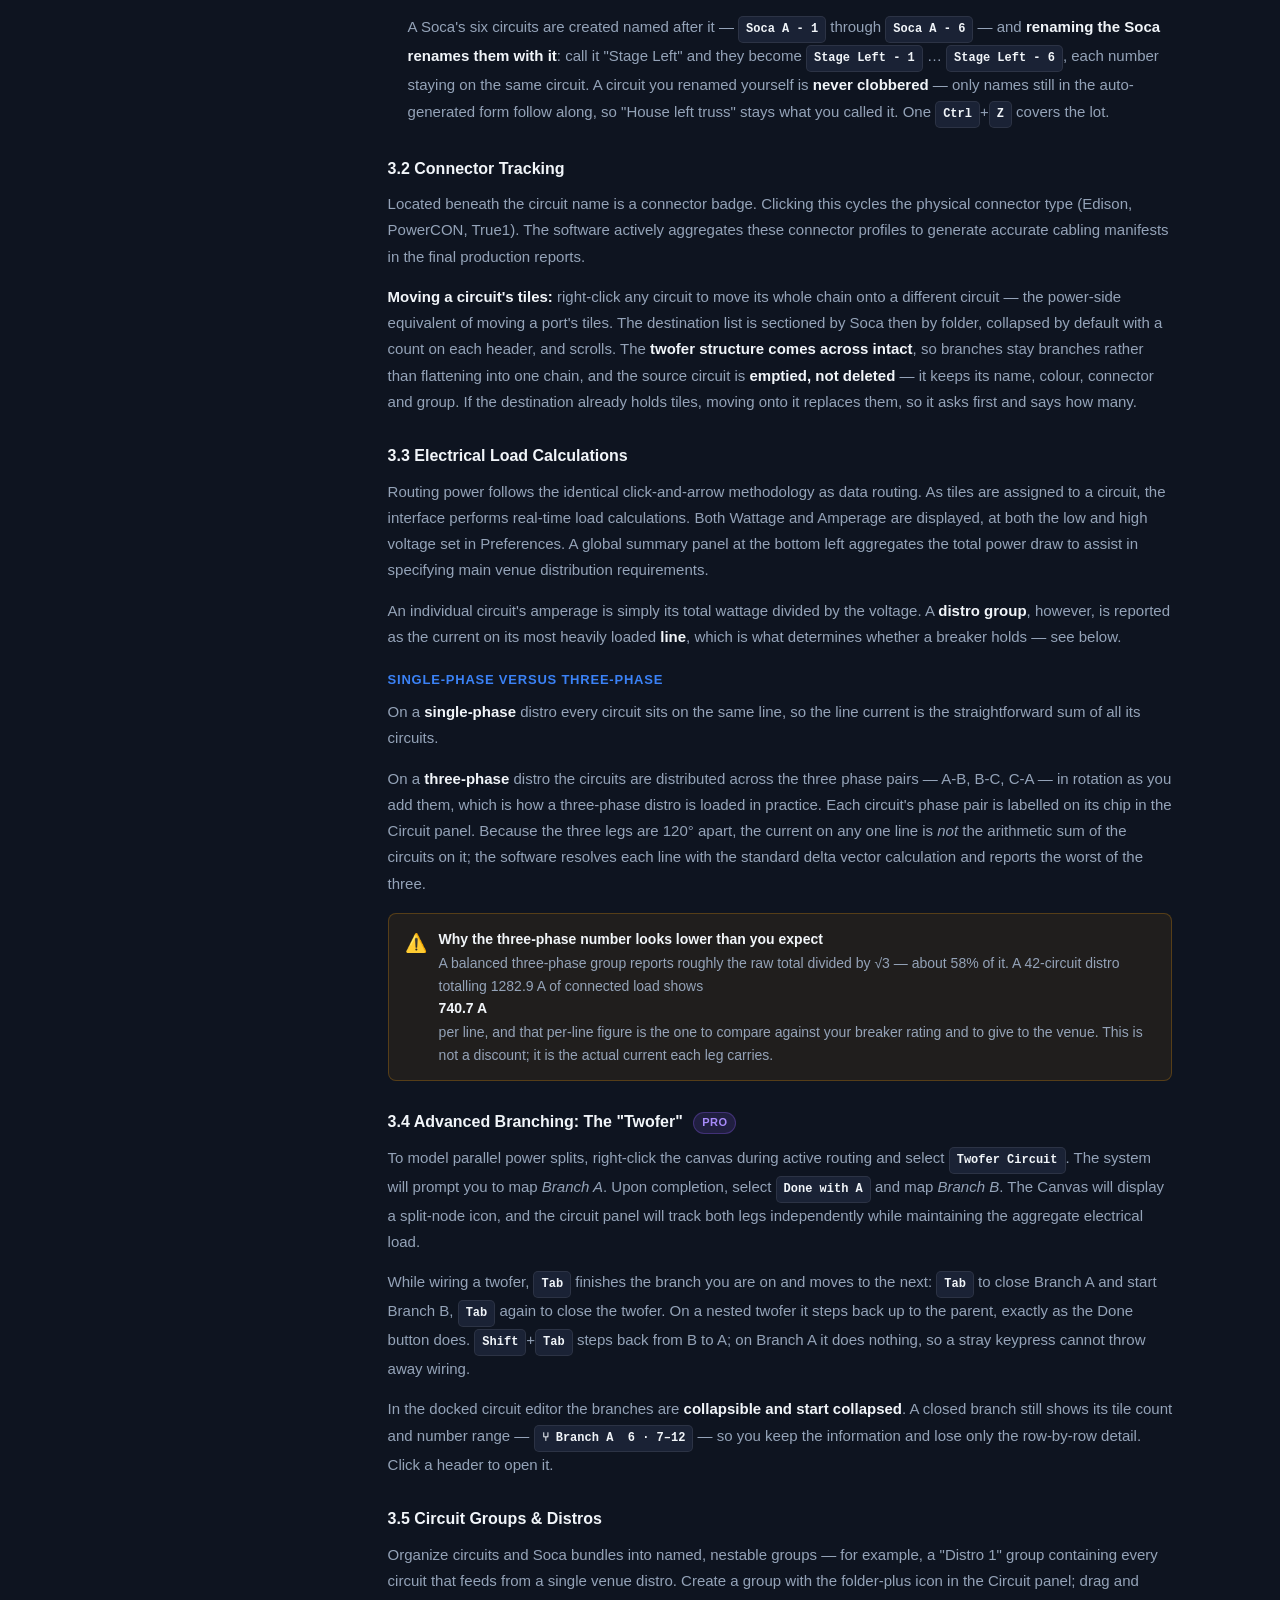
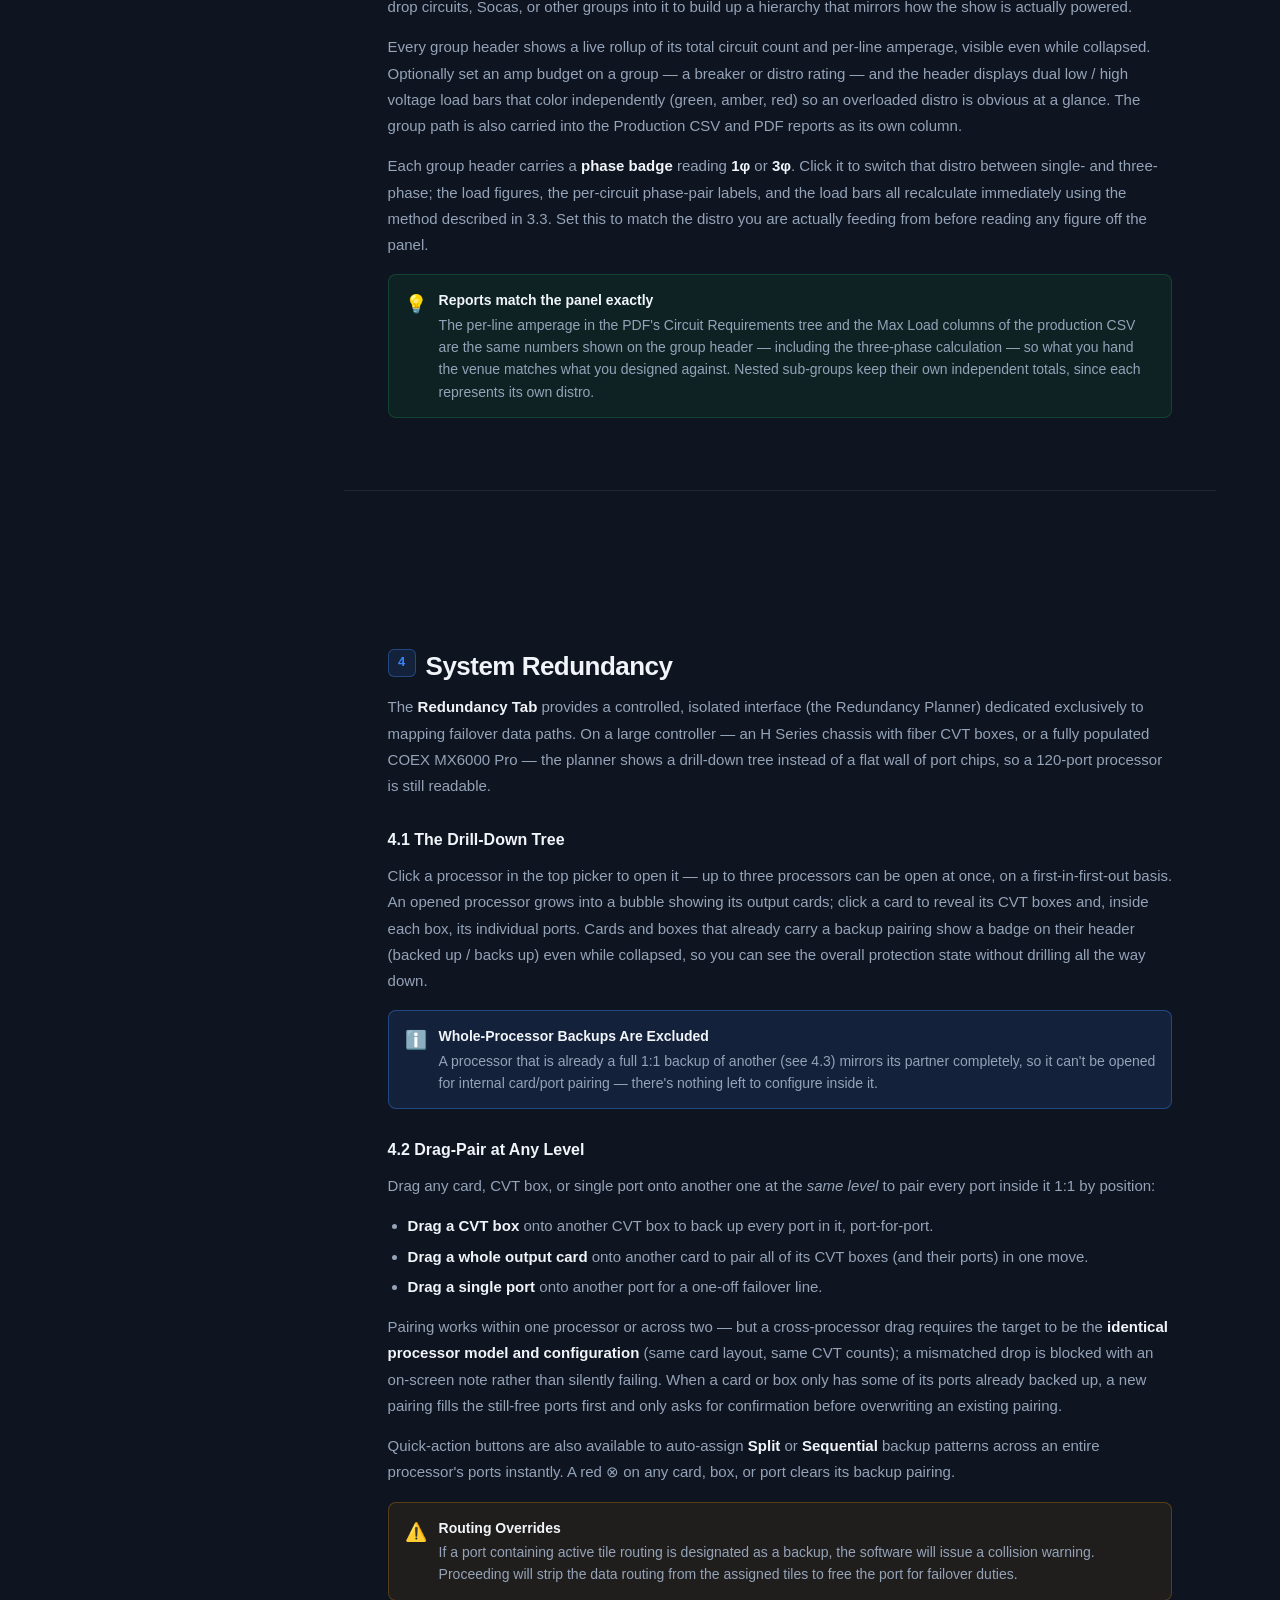
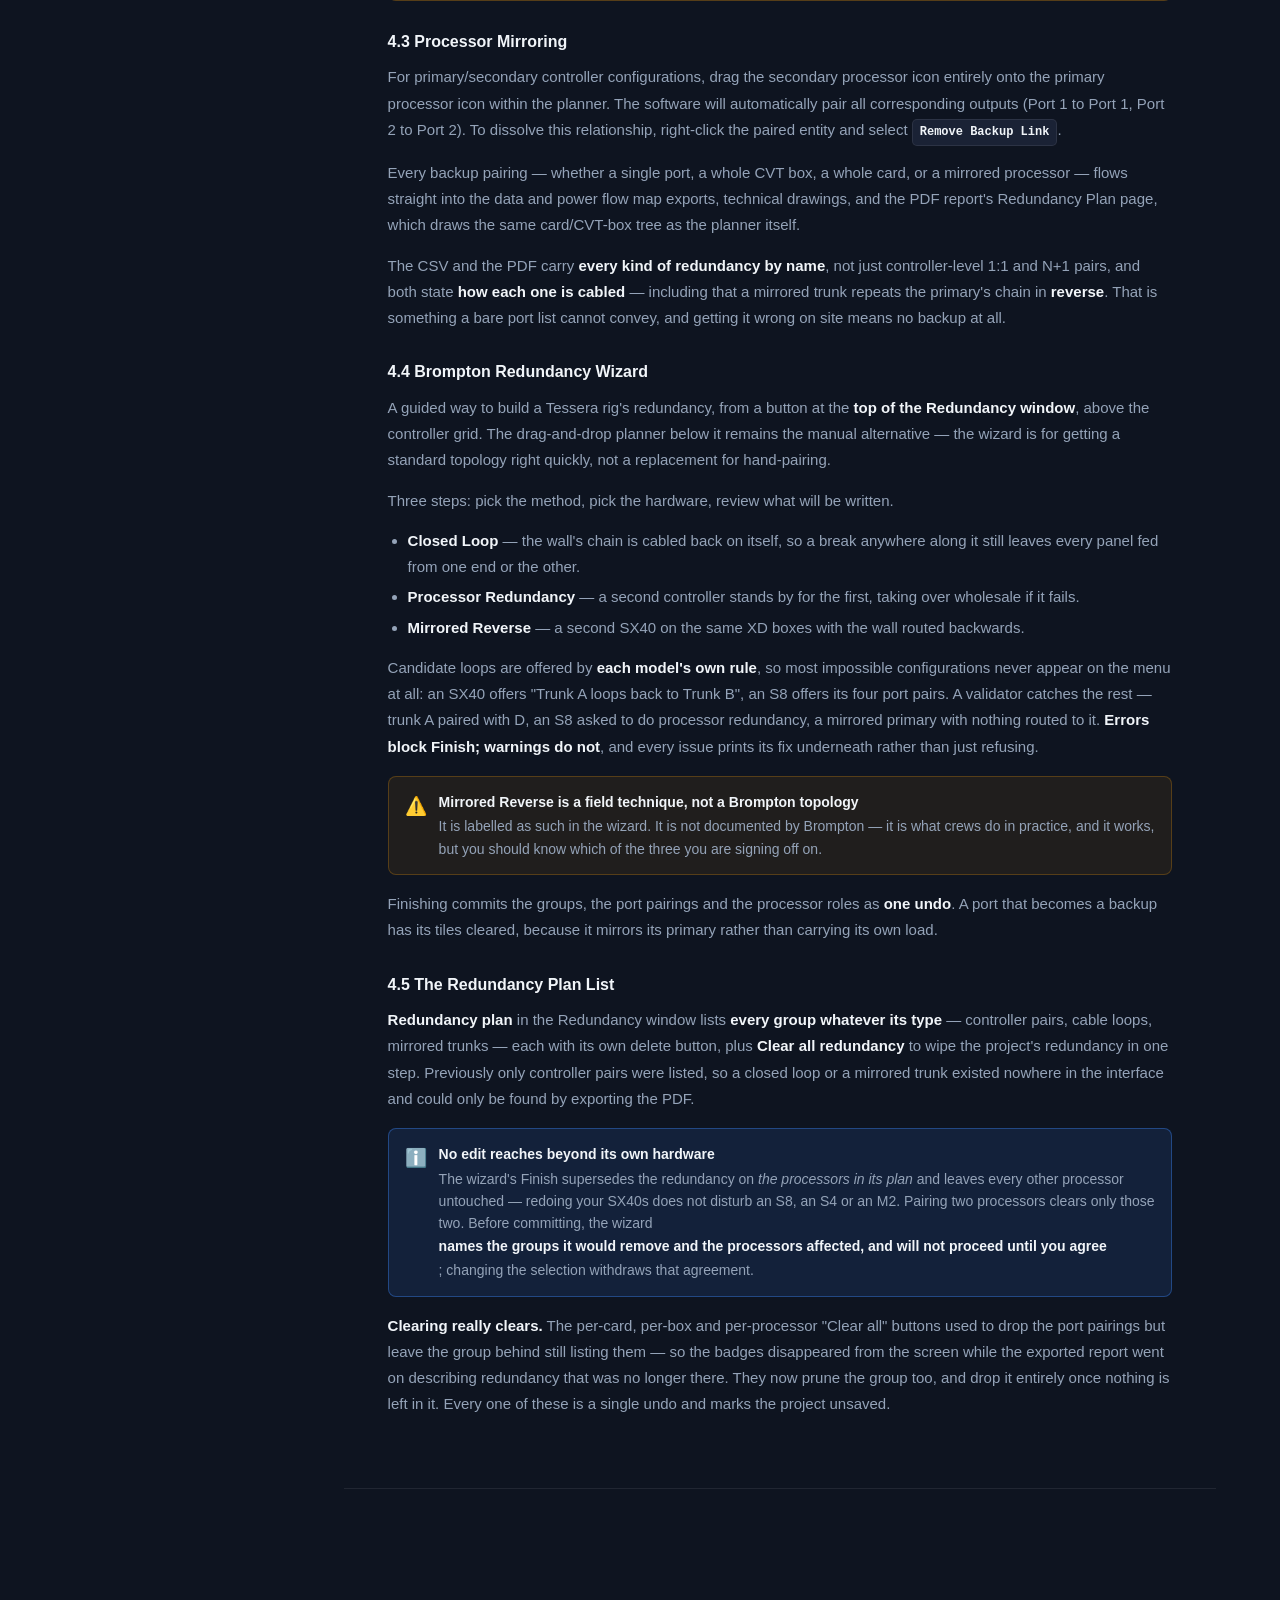
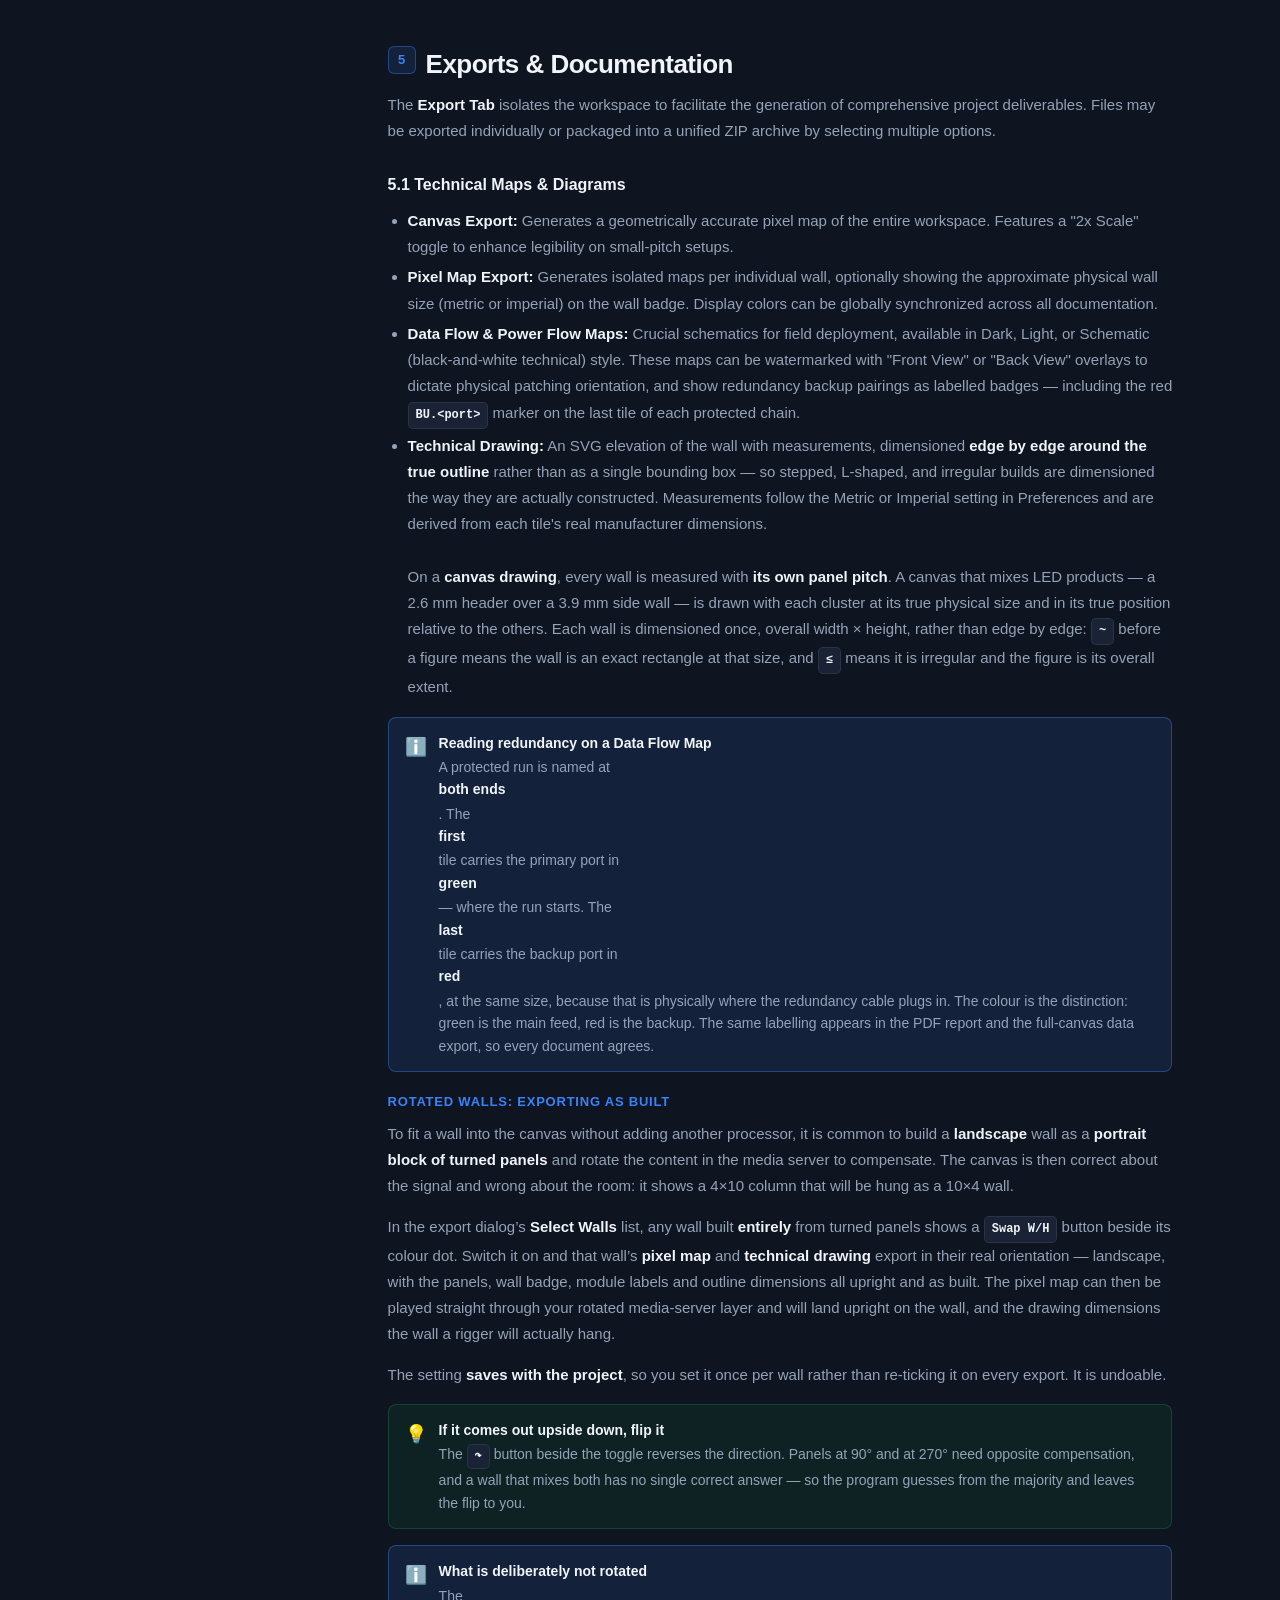
==== commit 68fb3a82: "Manual: exporting a rotated wall as built Documents the 1.8.2 Swap W/H toggle, with the two things t" ====
--- a/manual.html
+++ b/manual.html
@@ -1301,6 +1301,52 @@
         </div>
       </div>
 
+      <h4 style="margin-top:20px;">Rotated walls: exporting as built</h4>
+      <p>
+        To fit a wall into the canvas without adding another processor, it is common to build a
+        <strong>landscape</strong> wall as a <strong>portrait block of turned panels</strong> and
+        rotate the content in the media server to compensate. The canvas is then correct about the
+        signal and wrong about the room: it shows a 4&times;10 column that will be hung as a
+        10&times;4 wall.
+      </p>
+      <p>
+        In the export dialog&rsquo;s <strong>Select Walls</strong> list, any wall built
+        <strong>entirely</strong> from turned panels shows a <kbd>Swap W/H</kbd> button beside its
+        colour dot. Switch it on and that wall&rsquo;s <strong>pixel map</strong> and
+        <strong>technical drawing</strong> export in their real orientation &mdash; landscape, with
+        the panels, wall badge, module labels and outline dimensions all upright and as built. The
+        pixel map can then be played straight through your rotated media-server layer and will land
+        upright on the wall, and the drawing dimensions the wall a rigger will actually hang.
+      </p>
+      <p>
+        The setting <strong>saves with the project</strong>, so you set it once per wall rather than
+        re-ticking it on every export. It is undoable.
+      </p>
+      <div class="callout tip">
+        <span class="callout-icon">&#128161;</span>
+        <div class="callout-body">
+          <strong>If it comes out upside down, flip it</strong>
+          The <kbd>&#8631;</kbd> button beside the toggle reverses the direction. Panels at 90&deg;
+          and at 270&deg; need opposite compensation, and a wall that mixes both has no single
+          correct answer &mdash; so the program guesses from the majority and leaves the flip to you.
+        </div>
+      </div>
+      <div class="callout note">
+        <span class="callout-icon">&#8505;&#65039;</span>
+        <div class="callout-body">
+          <strong>What is deliberately not rotated</strong>
+          The <strong>whole-canvas pixel map</strong> stays exactly as the canvas is &mdash; it is
+          pixel-mapped to the canvas, and turning one wall inside it would describe a signal region
+          that does not exist. The <strong>Data and Power Flow Maps</strong> also stay in canvas
+          orientation, because they describe the signal, which really is portrait, and should keep
+          matching the routing you did. In the PDF this means a wall&rsquo;s pixel map and drawing
+          show the room while its flow maps show the canvas.
+          <br><br>
+          The option only appears while <strong>every</strong> panel on the wall is turned. Add one
+          unturned panel and it disappears and stops applying, because a half-turned wall has no
+          swapped footprint to export.
+        </div>
+      </div>
       <h4 style="margin-top:20px;">Placing expander boxes on the canvas</h4>
       <p>
         An <strong>XD Box</strong> or <strong>CVT box</strong> is real hardware that hangs
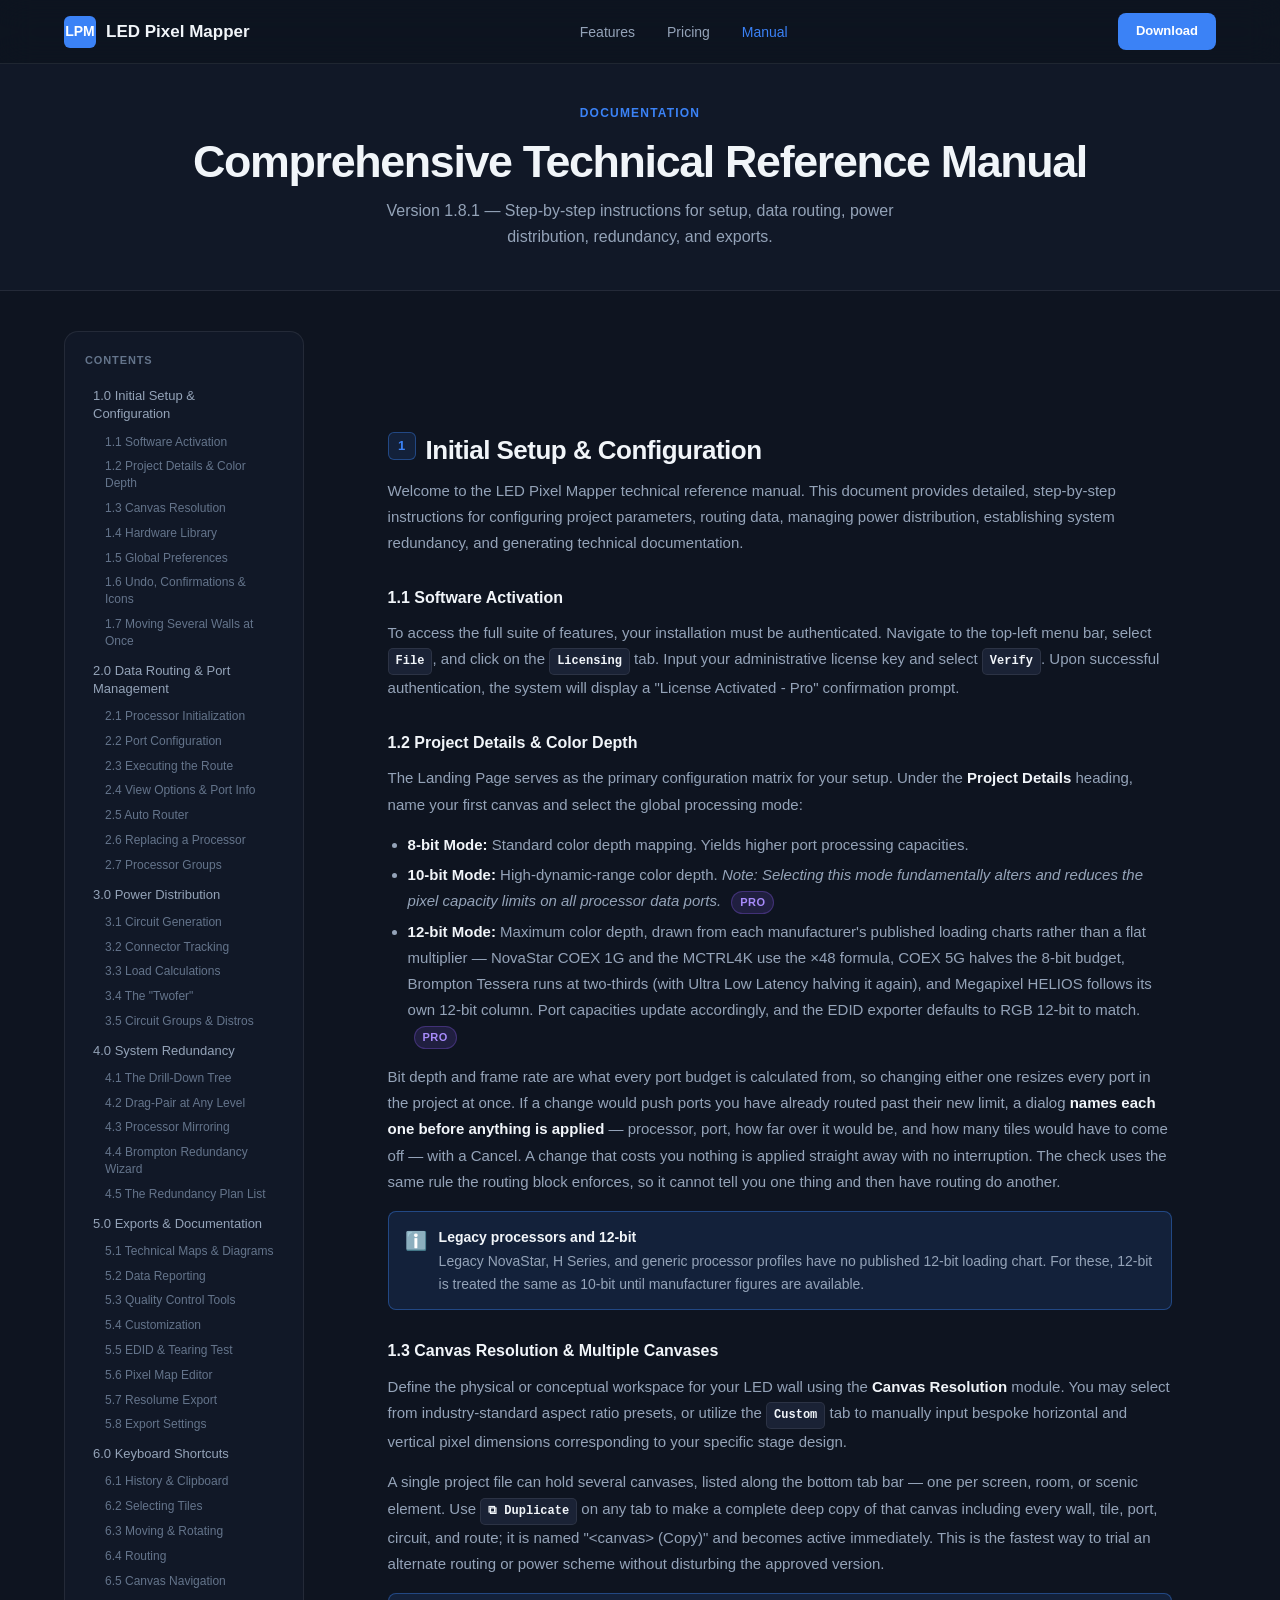
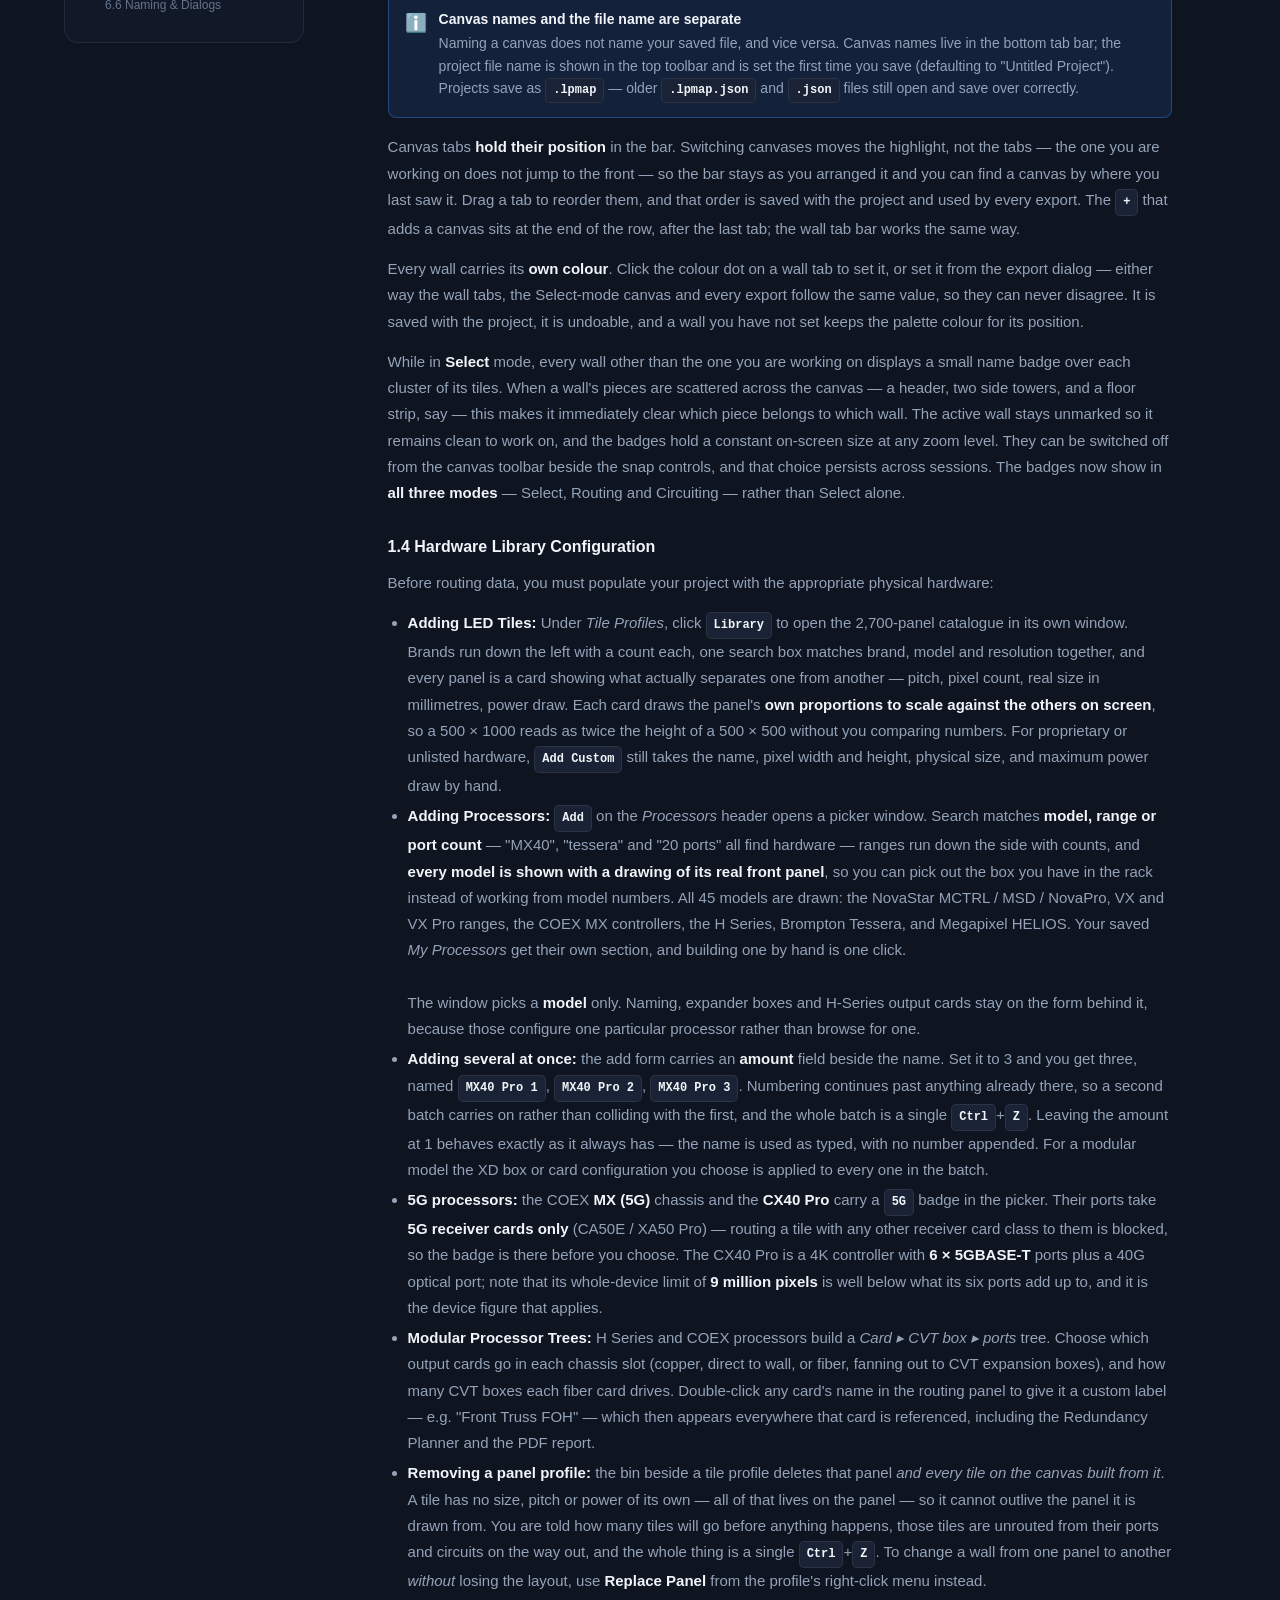
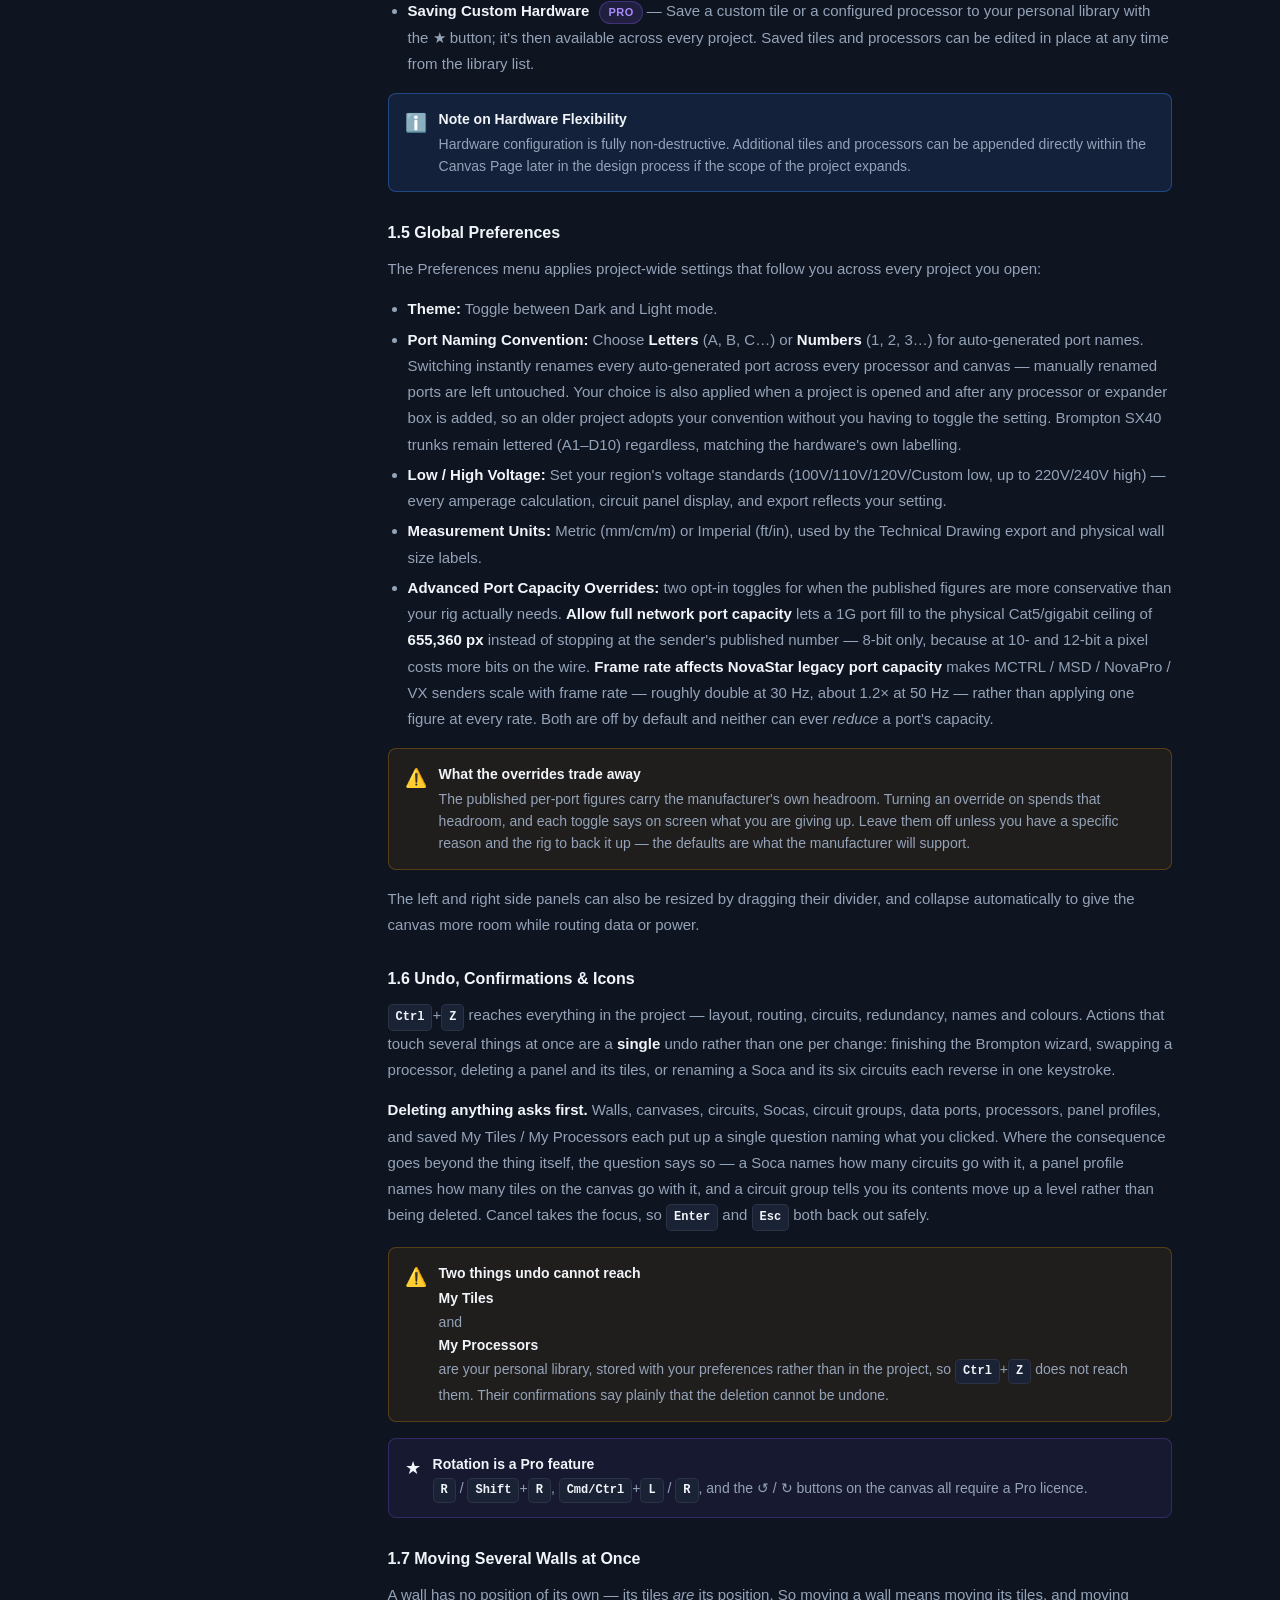
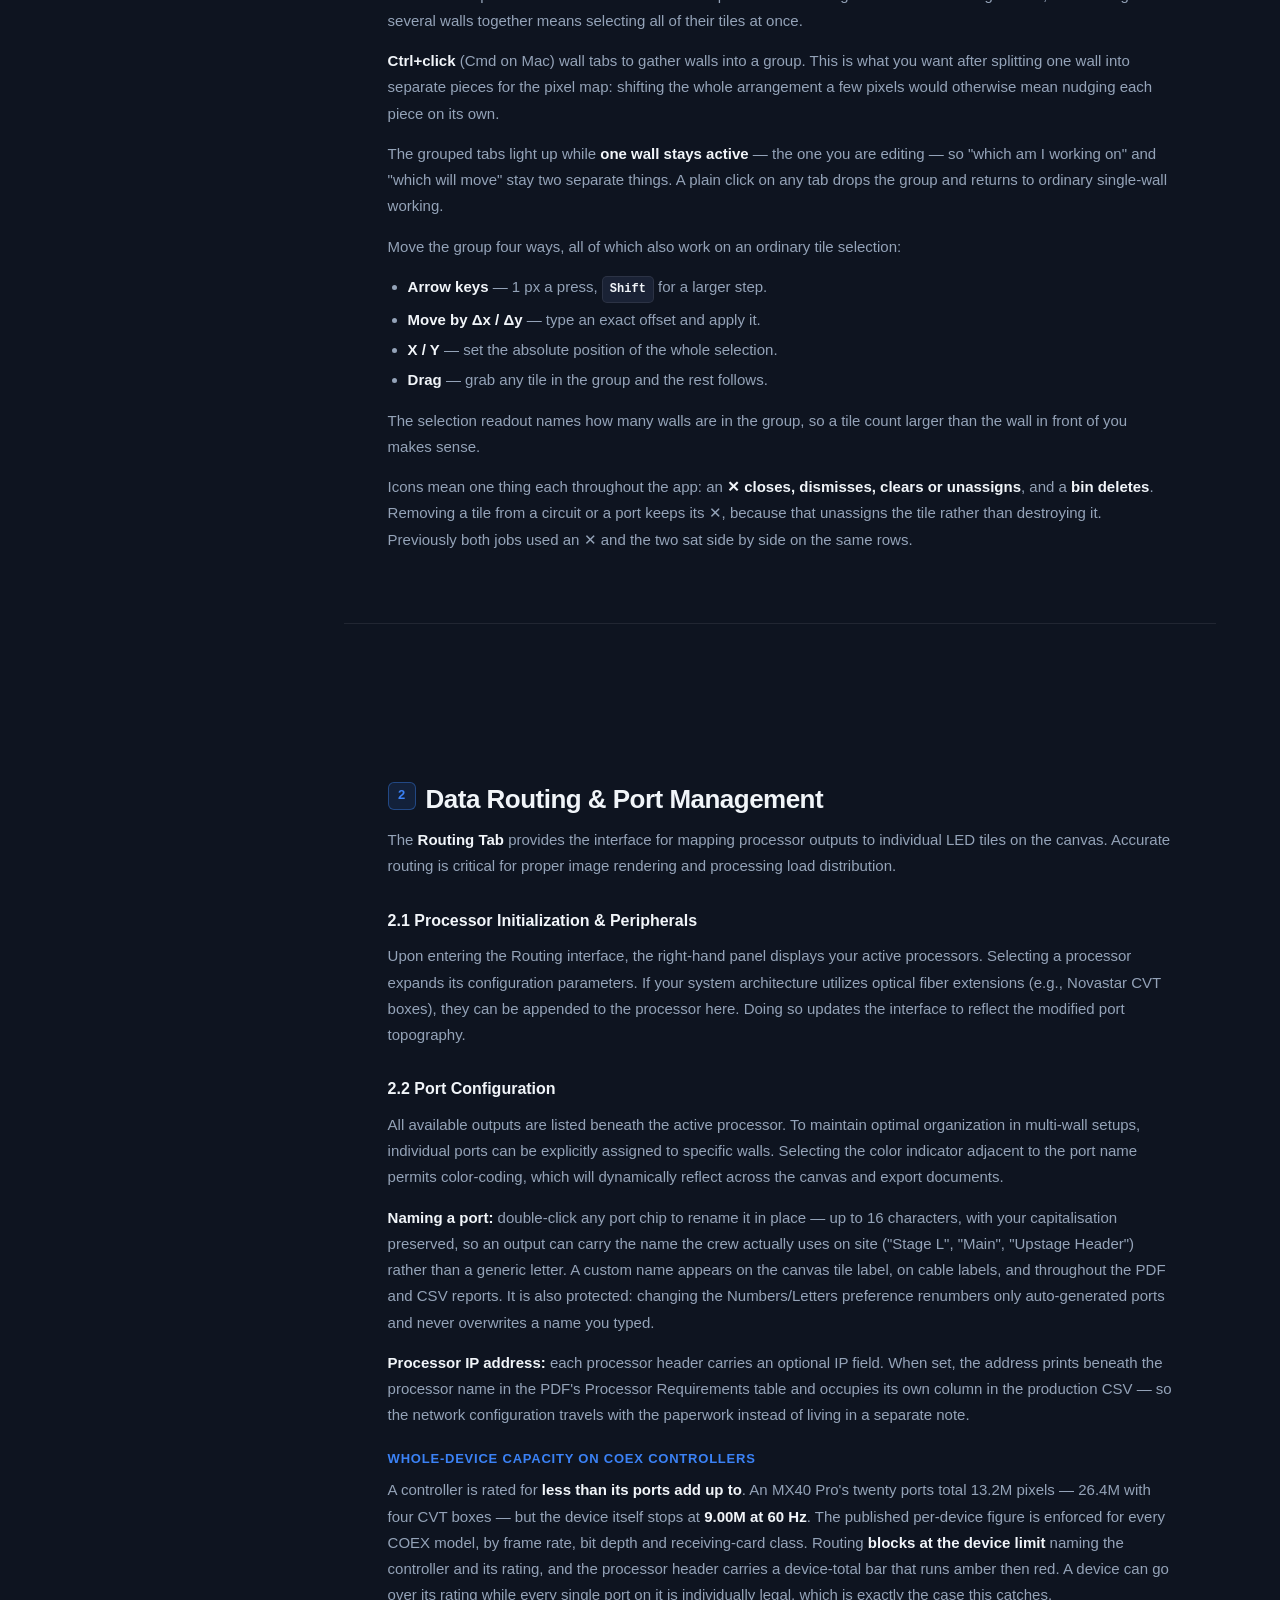
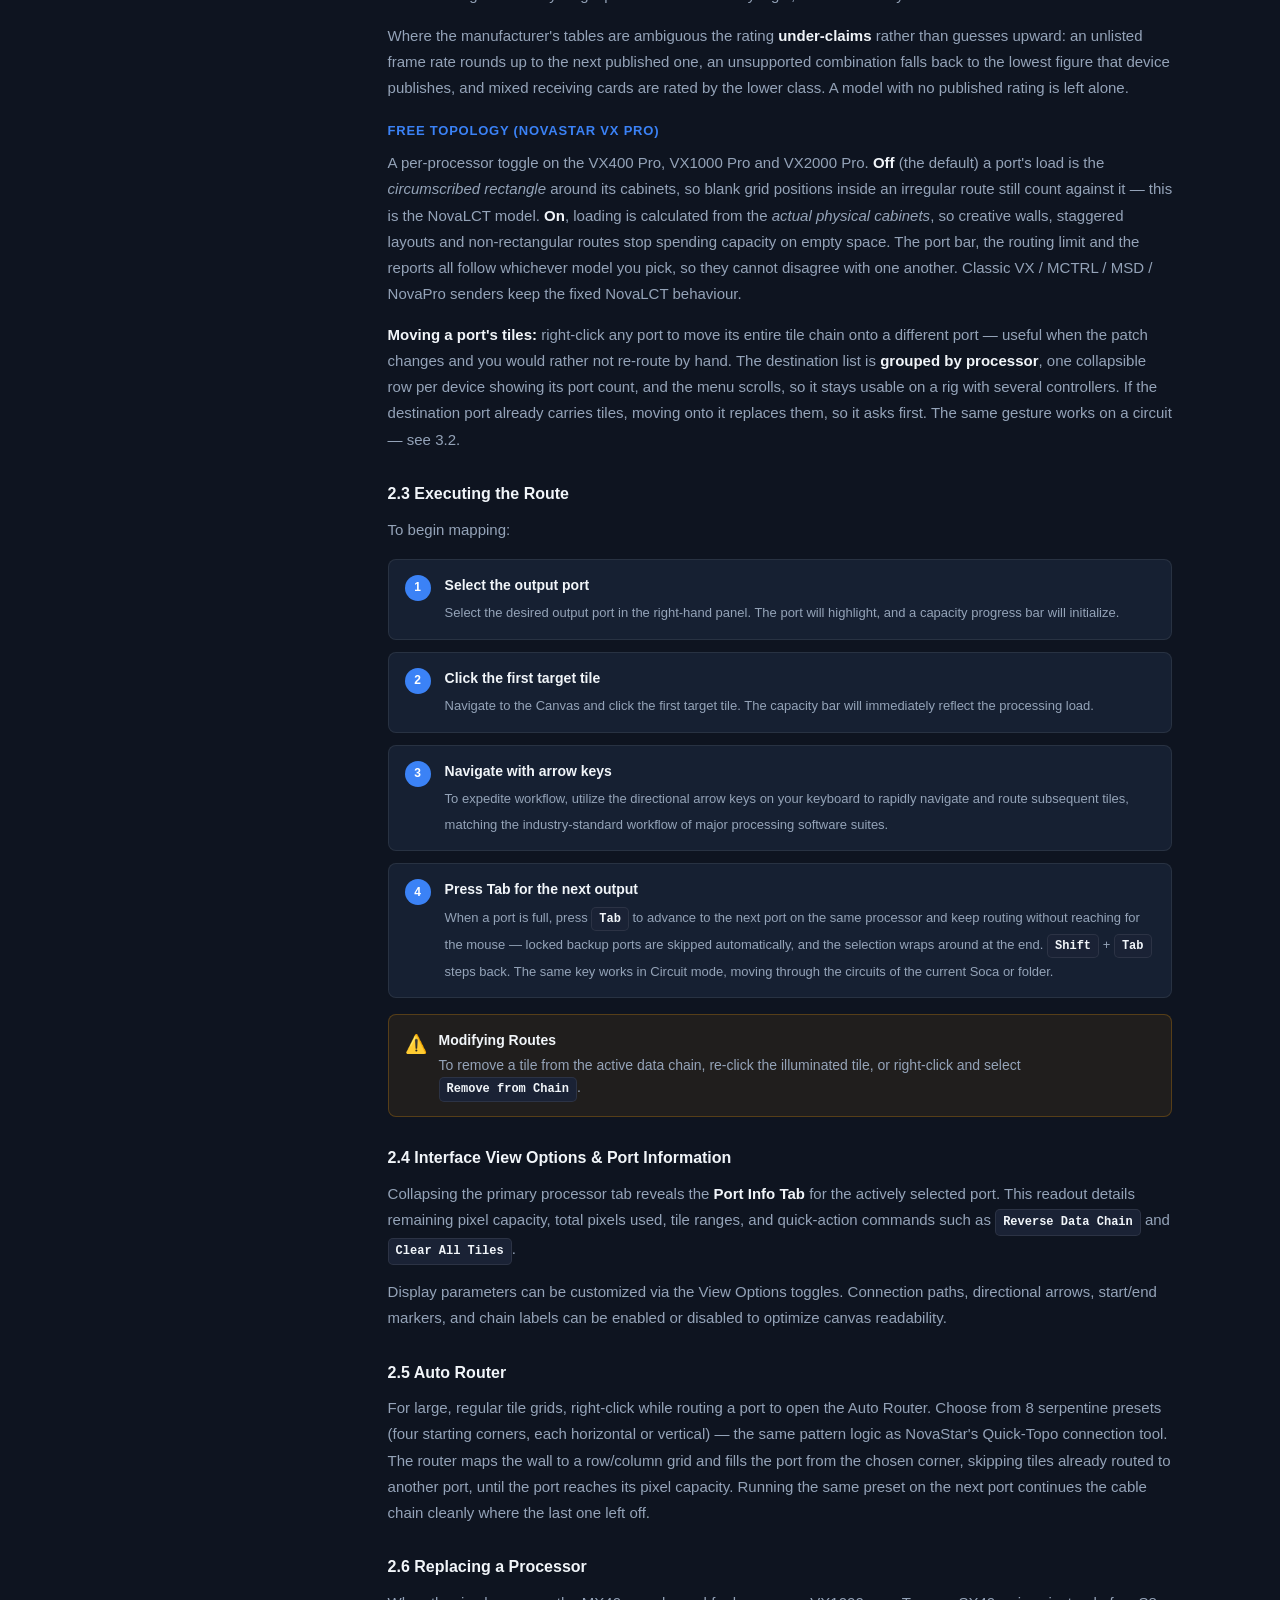
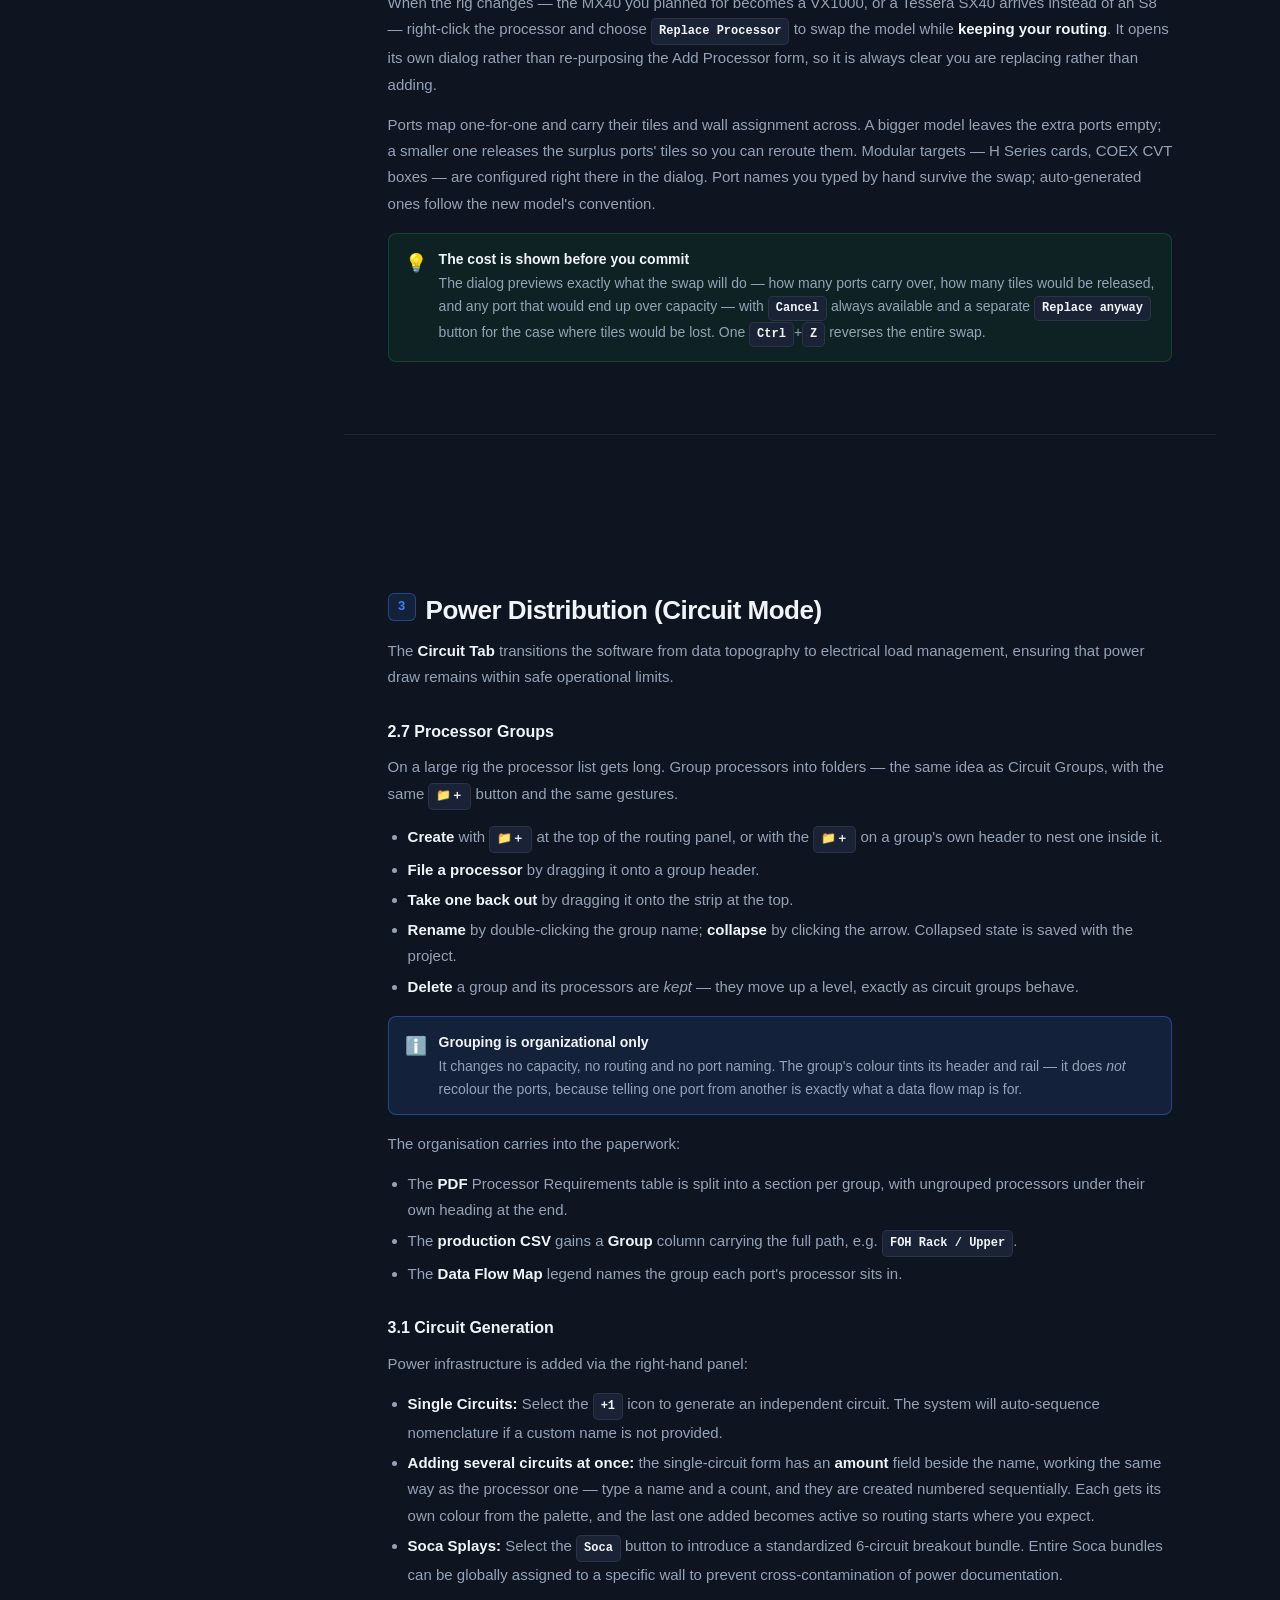
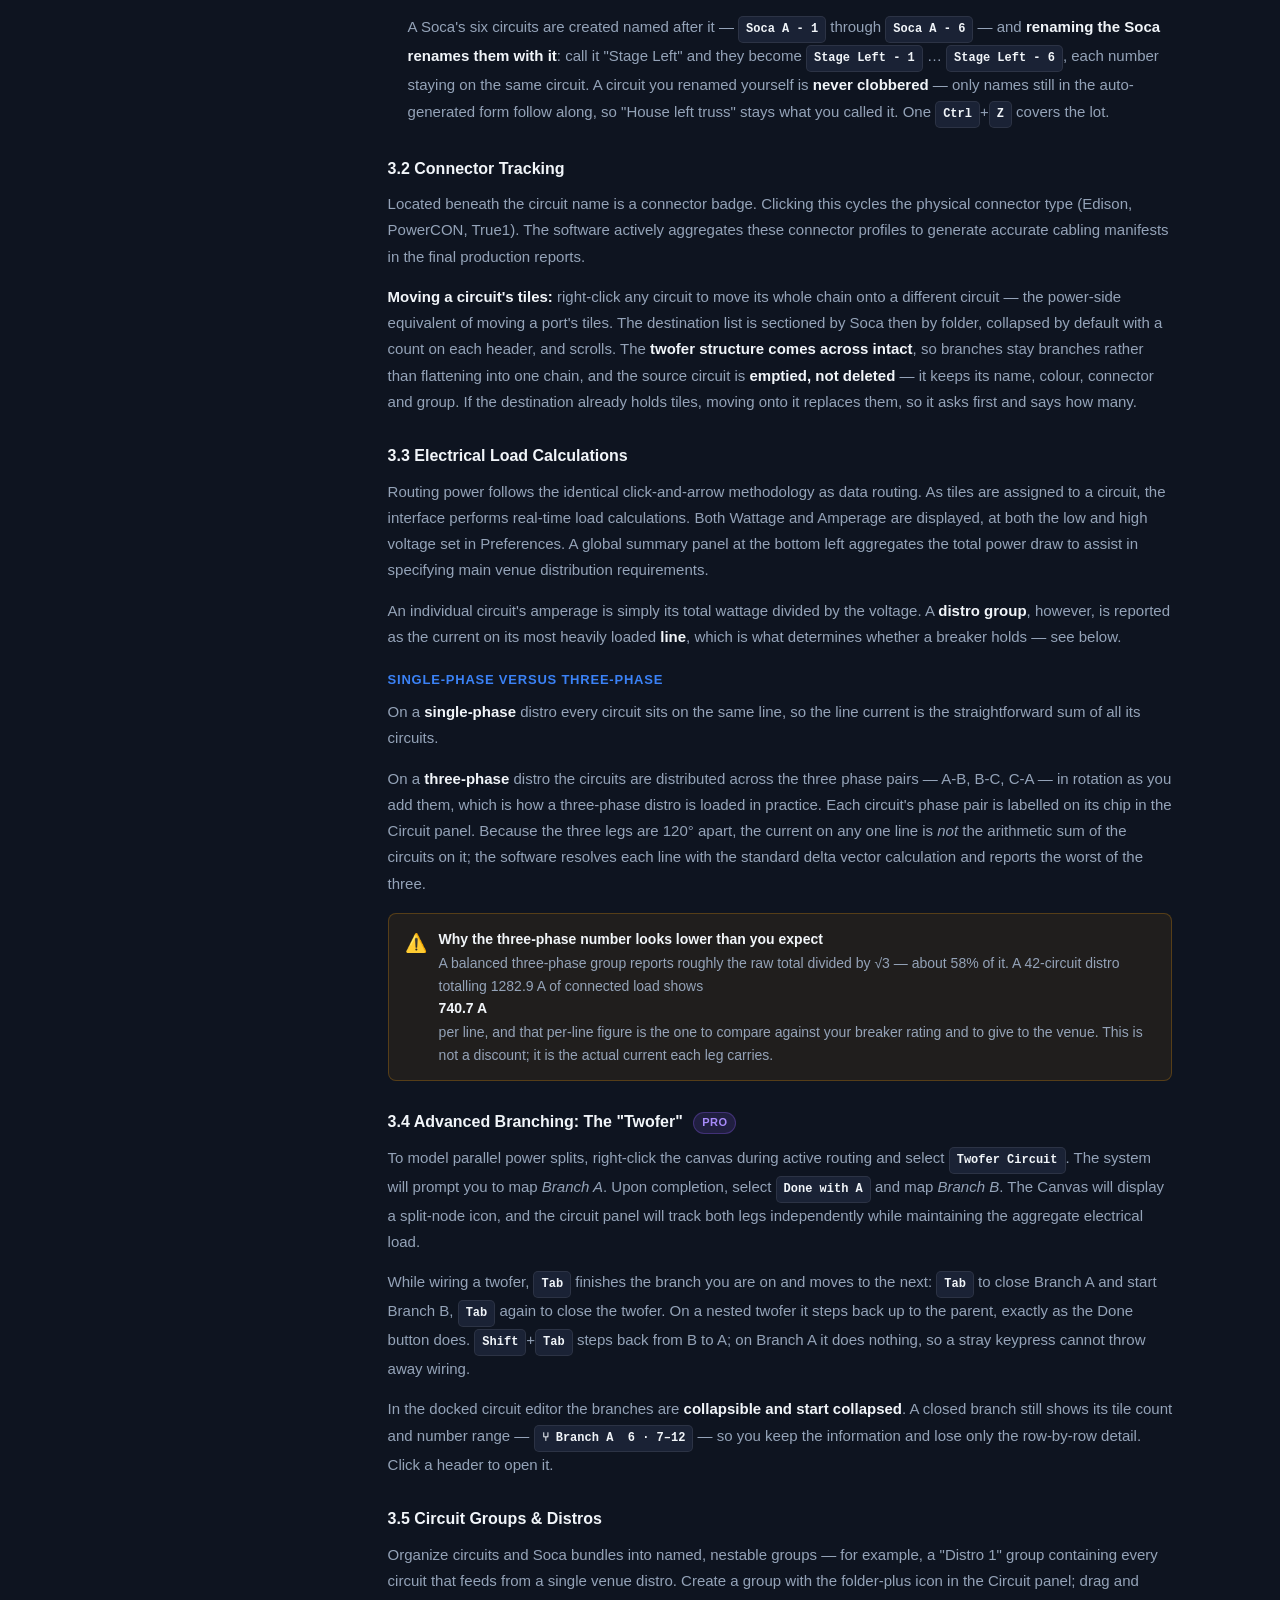
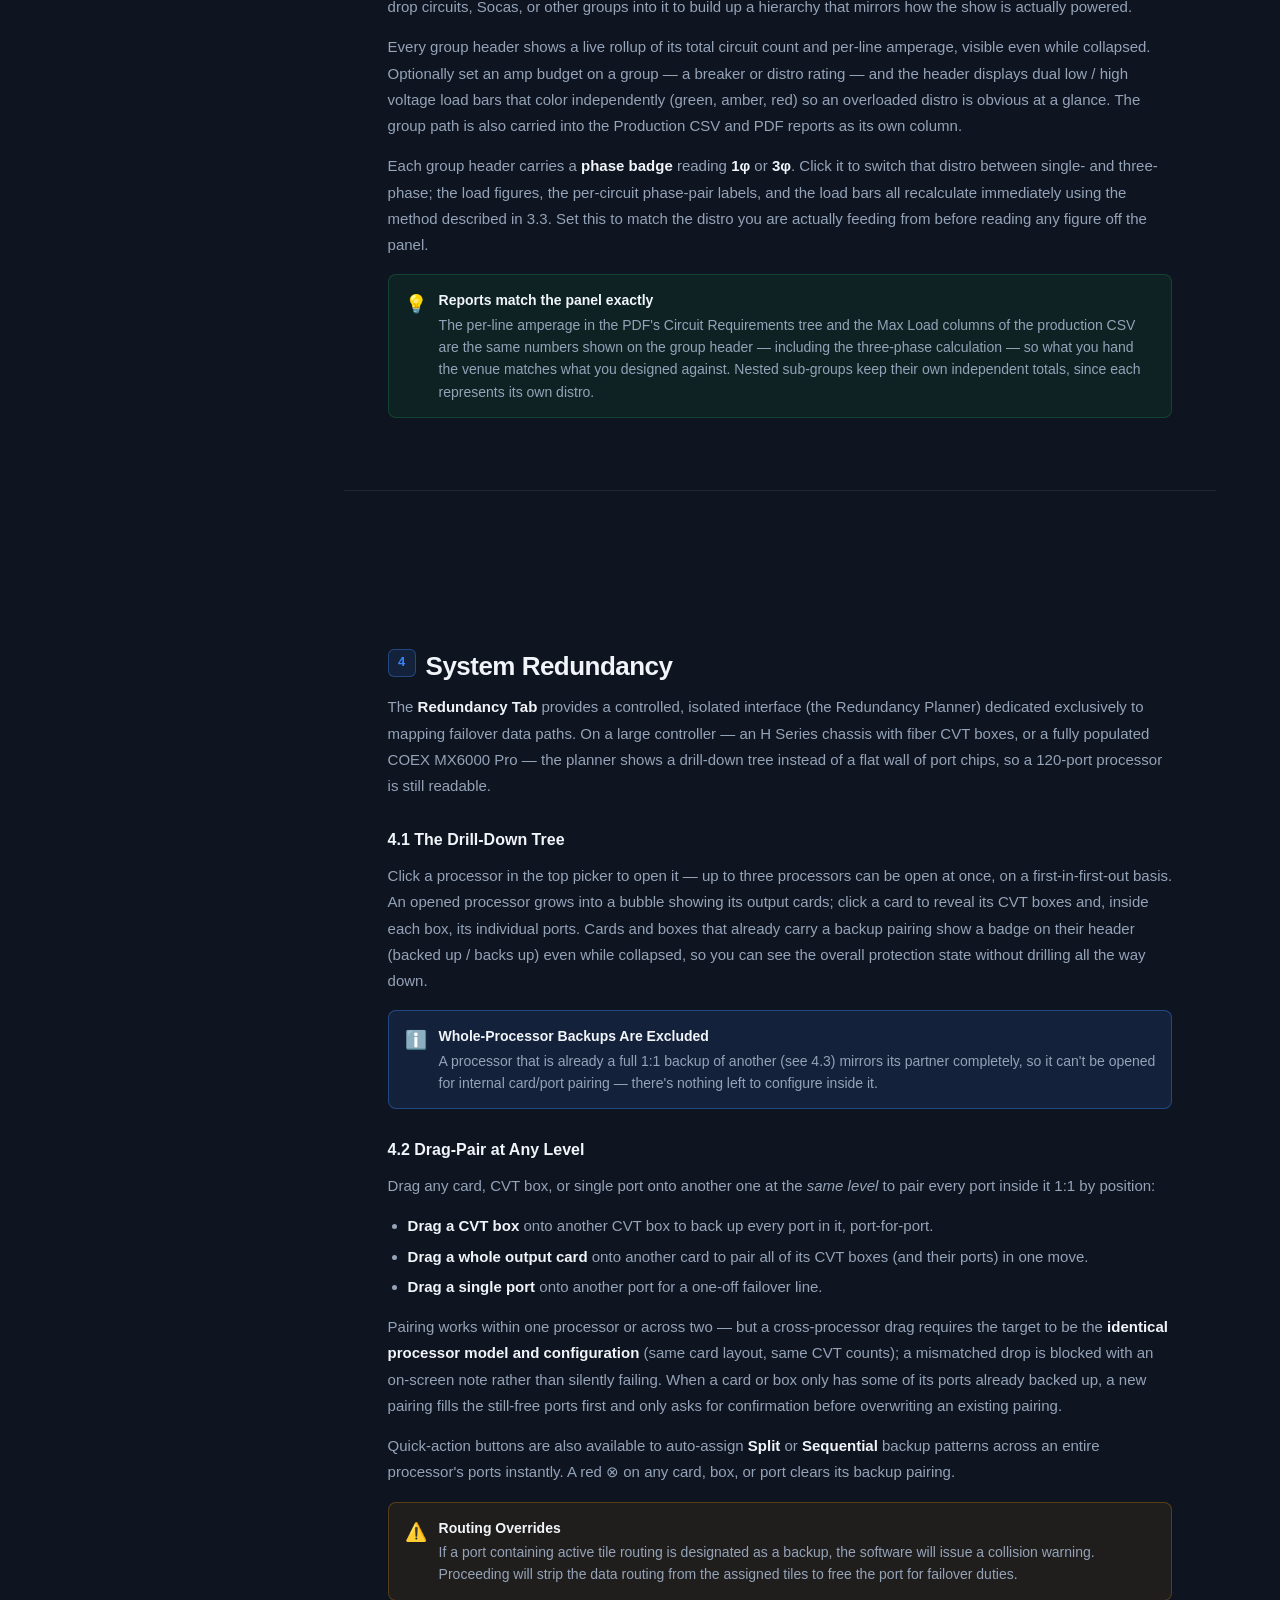
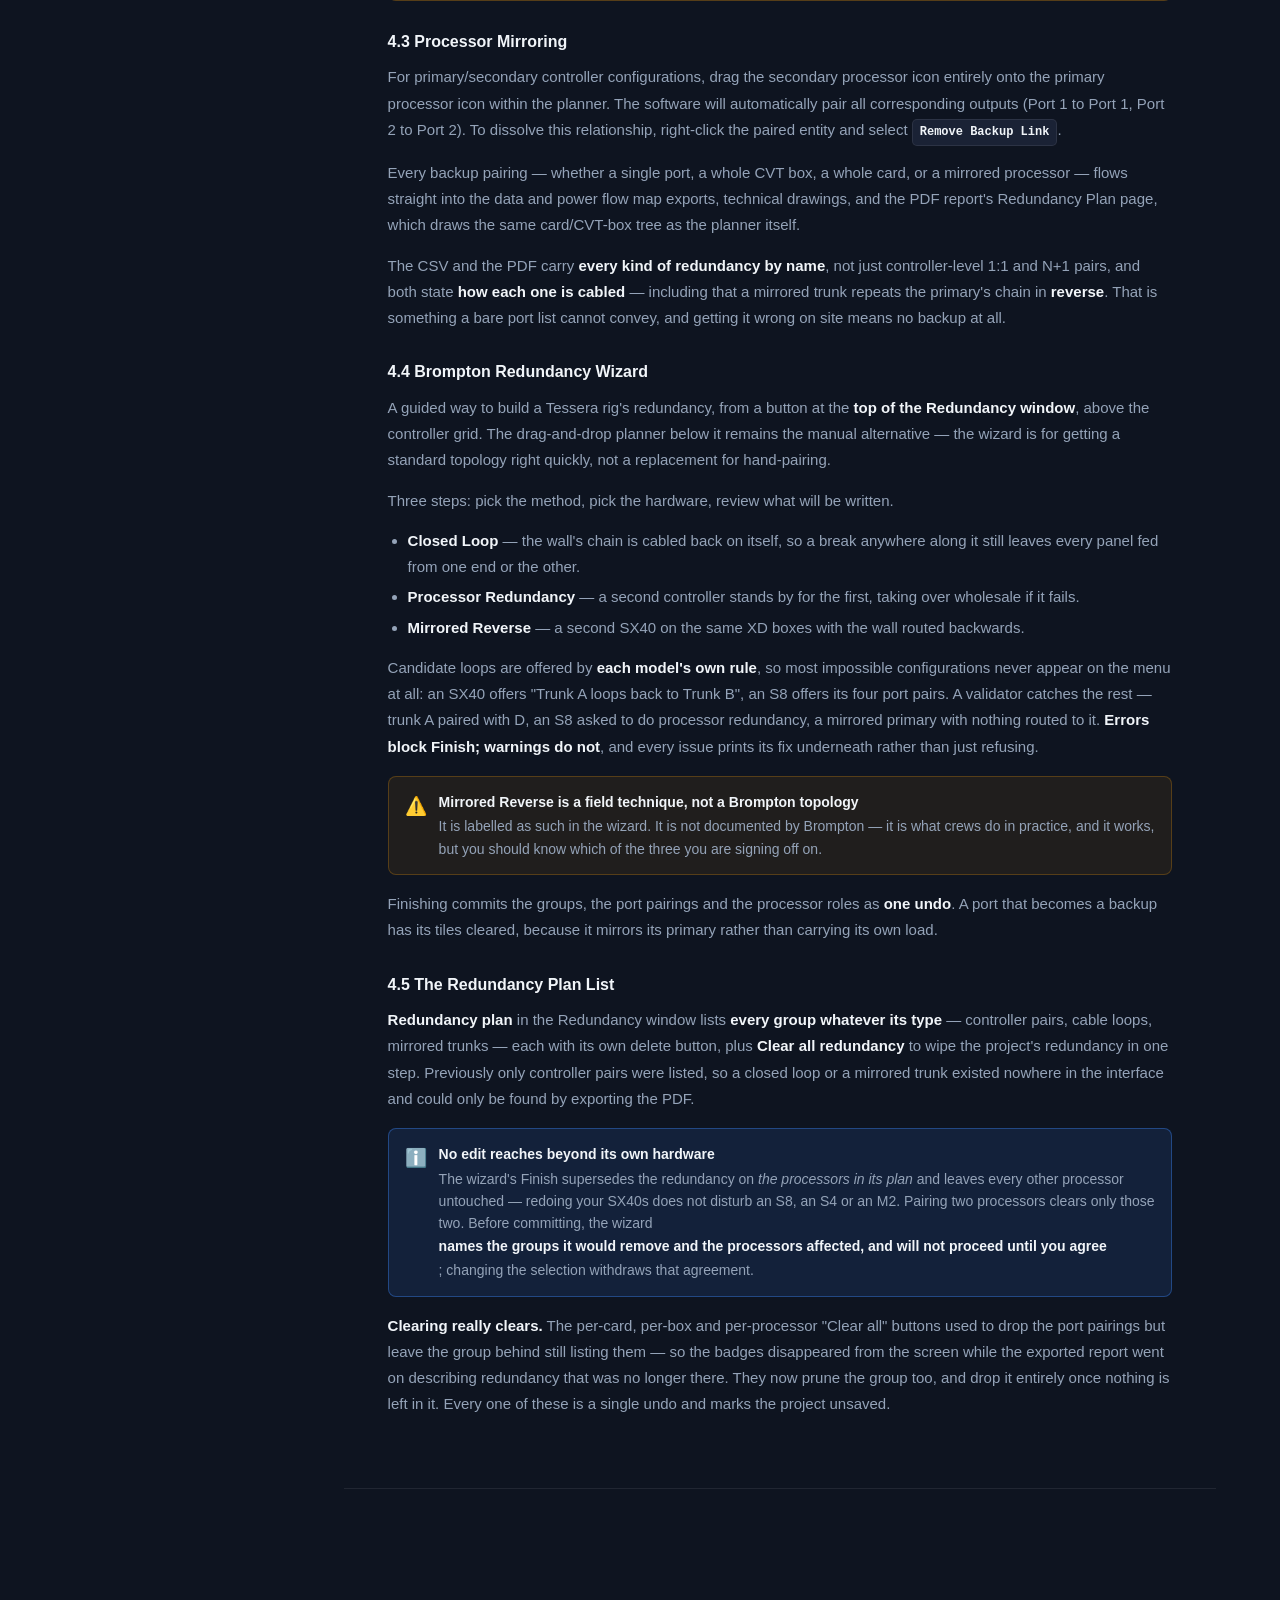
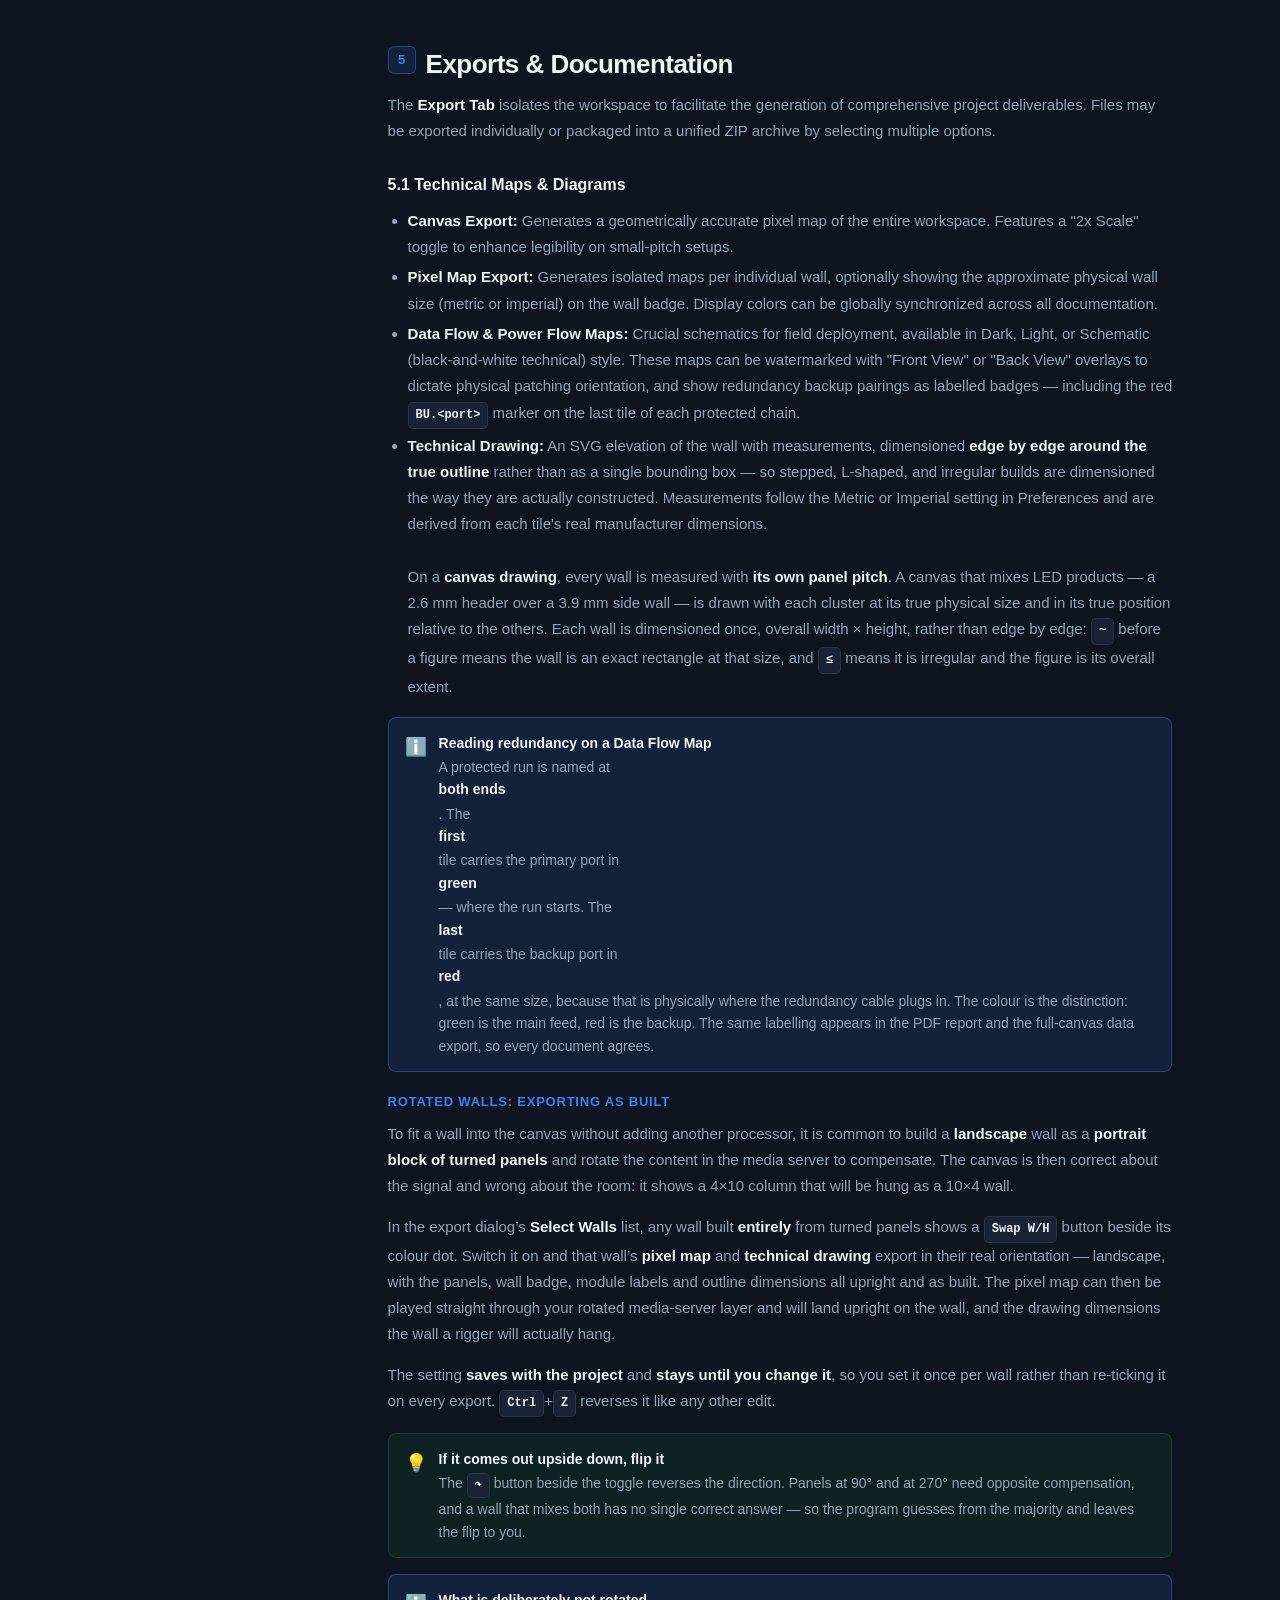
==== commit bfff6804: "Manual: a chosen export rotation is kept until changed Corrects two passages that documented the old" ====
--- a/manual.html
+++ b/manual.html
@@ -1319,8 +1319,9 @@
         upright on the wall, and the drawing dimensions the wall a rigger will actually hang.
       </p>
       <p>
-        The setting <strong>saves with the project</strong>, so you set it once per wall rather than
-        re-ticking it on every export. It is undoable.
+        The setting <strong>saves with the project</strong> and <strong>stays until you change
+        it</strong>, so you set it once per wall rather than re-ticking it on every export.
+        <kbd>Ctrl</kbd>+<kbd>Z</kbd> reverses it like any other edit.
       </p>
       <div class="callout tip">
         <span class="callout-icon">&#128161;</span>
@@ -1342,9 +1343,11 @@
           matching the routing you did. In the PDF this means a wall&rsquo;s pixel map and drawing
           show the room while its flow maps show the canvas.
           <br><br>
-          The option only appears while <strong>every</strong> panel on the wall is turned. Add one
-          unturned panel and it disappears and stops applying, because a half-turned wall has no
-          swapped footprint to export.
+          The button is <strong>offered</strong> only on a wall where every panel is turned, since
+          that is the signature of this situation. That is just a guess at what you meant, though —
+          once you switch it on, your choice is kept and keeps working. If the wall later stops
+          being entirely turned, the button stays visible and turns <strong>amber</strong> to point
+          that out, rather than disappearing or quietly stopping.
         </div>
       </div>
       <h4 style="margin-top:20px;">Placing expander boxes on the canvas</h4>
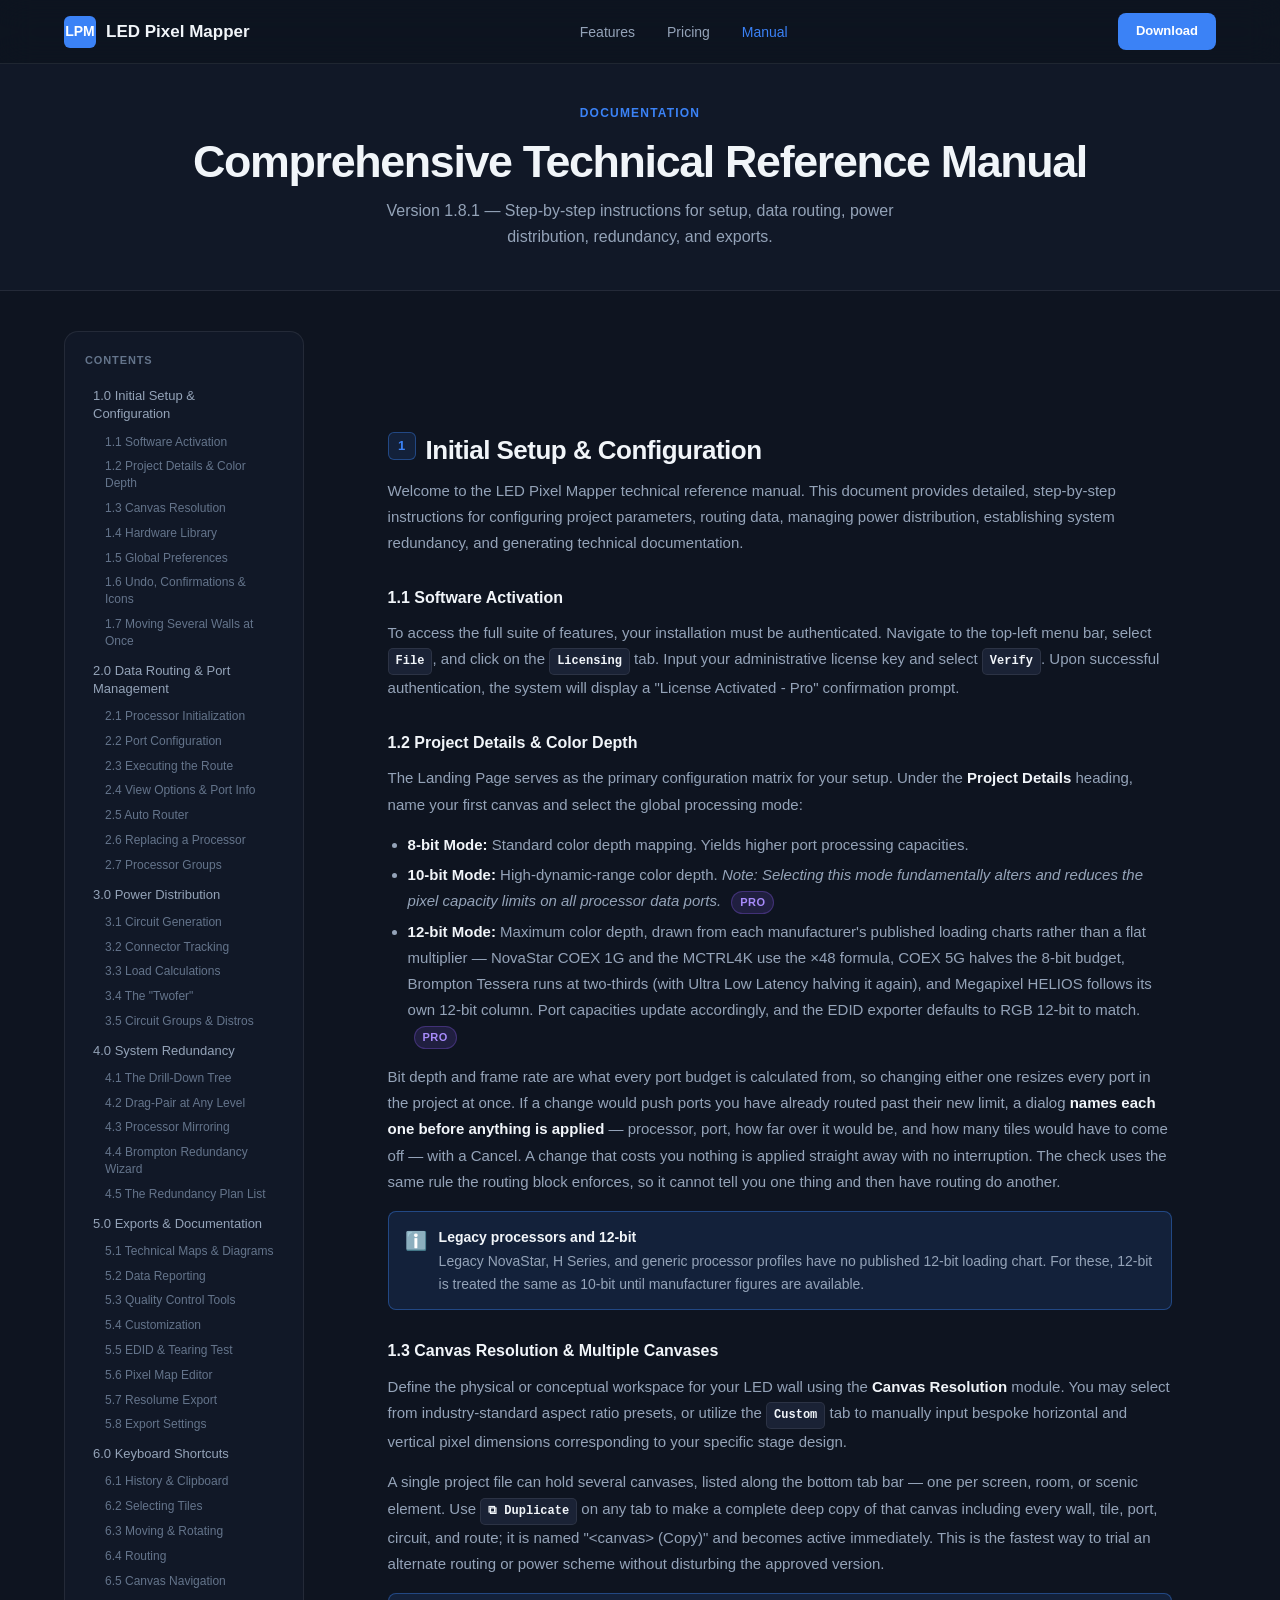
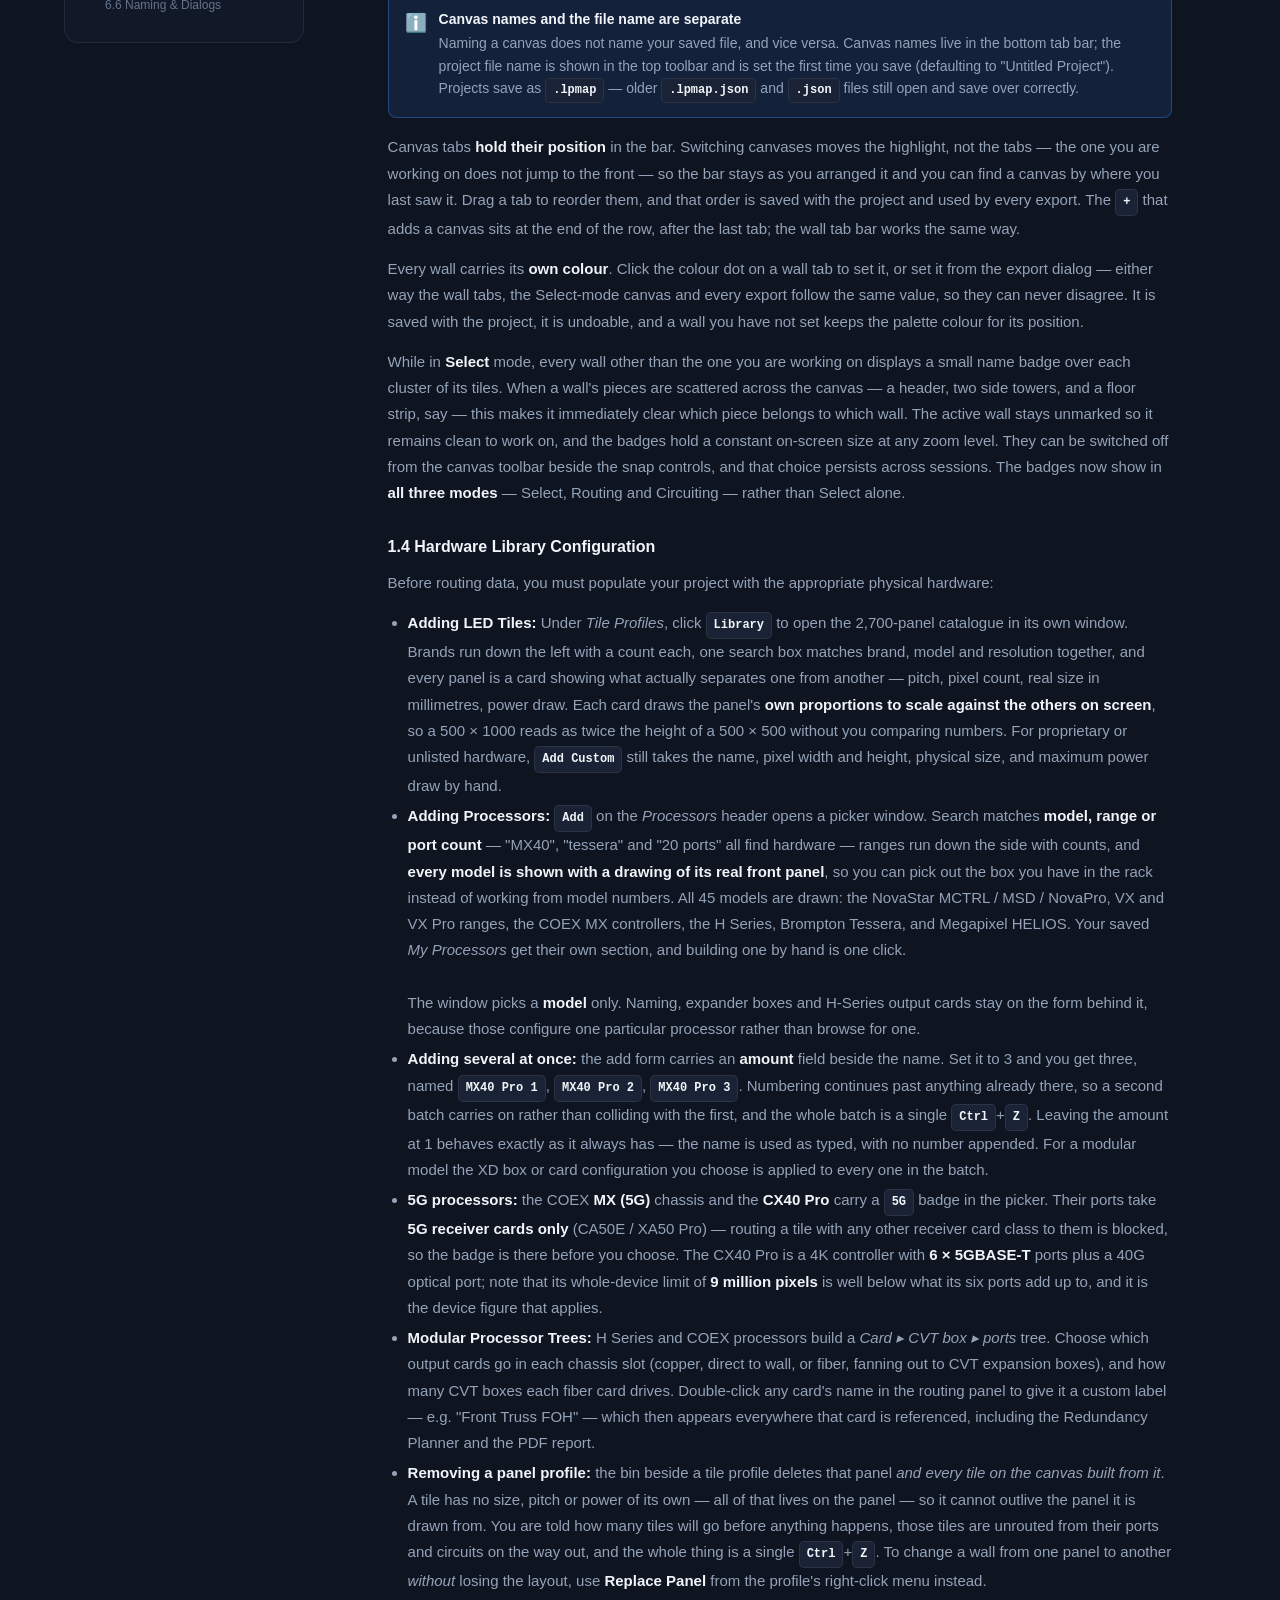
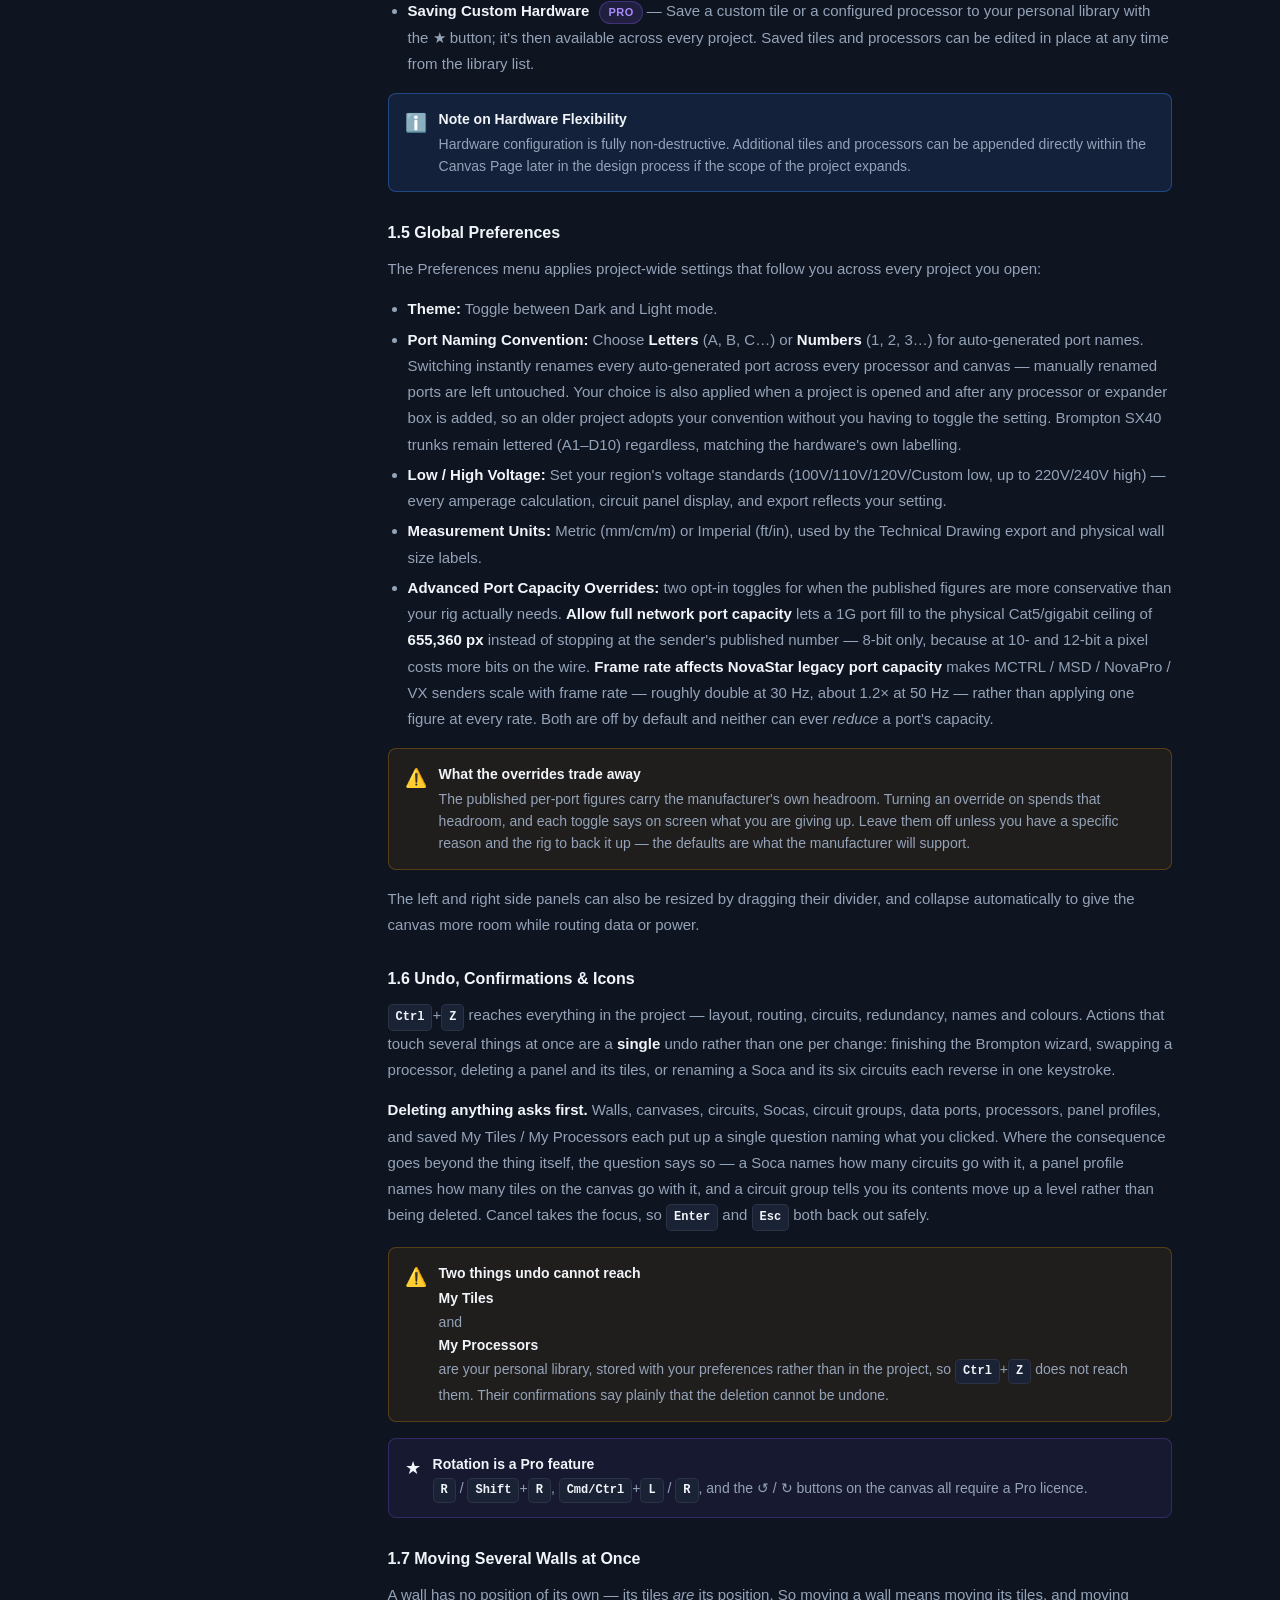
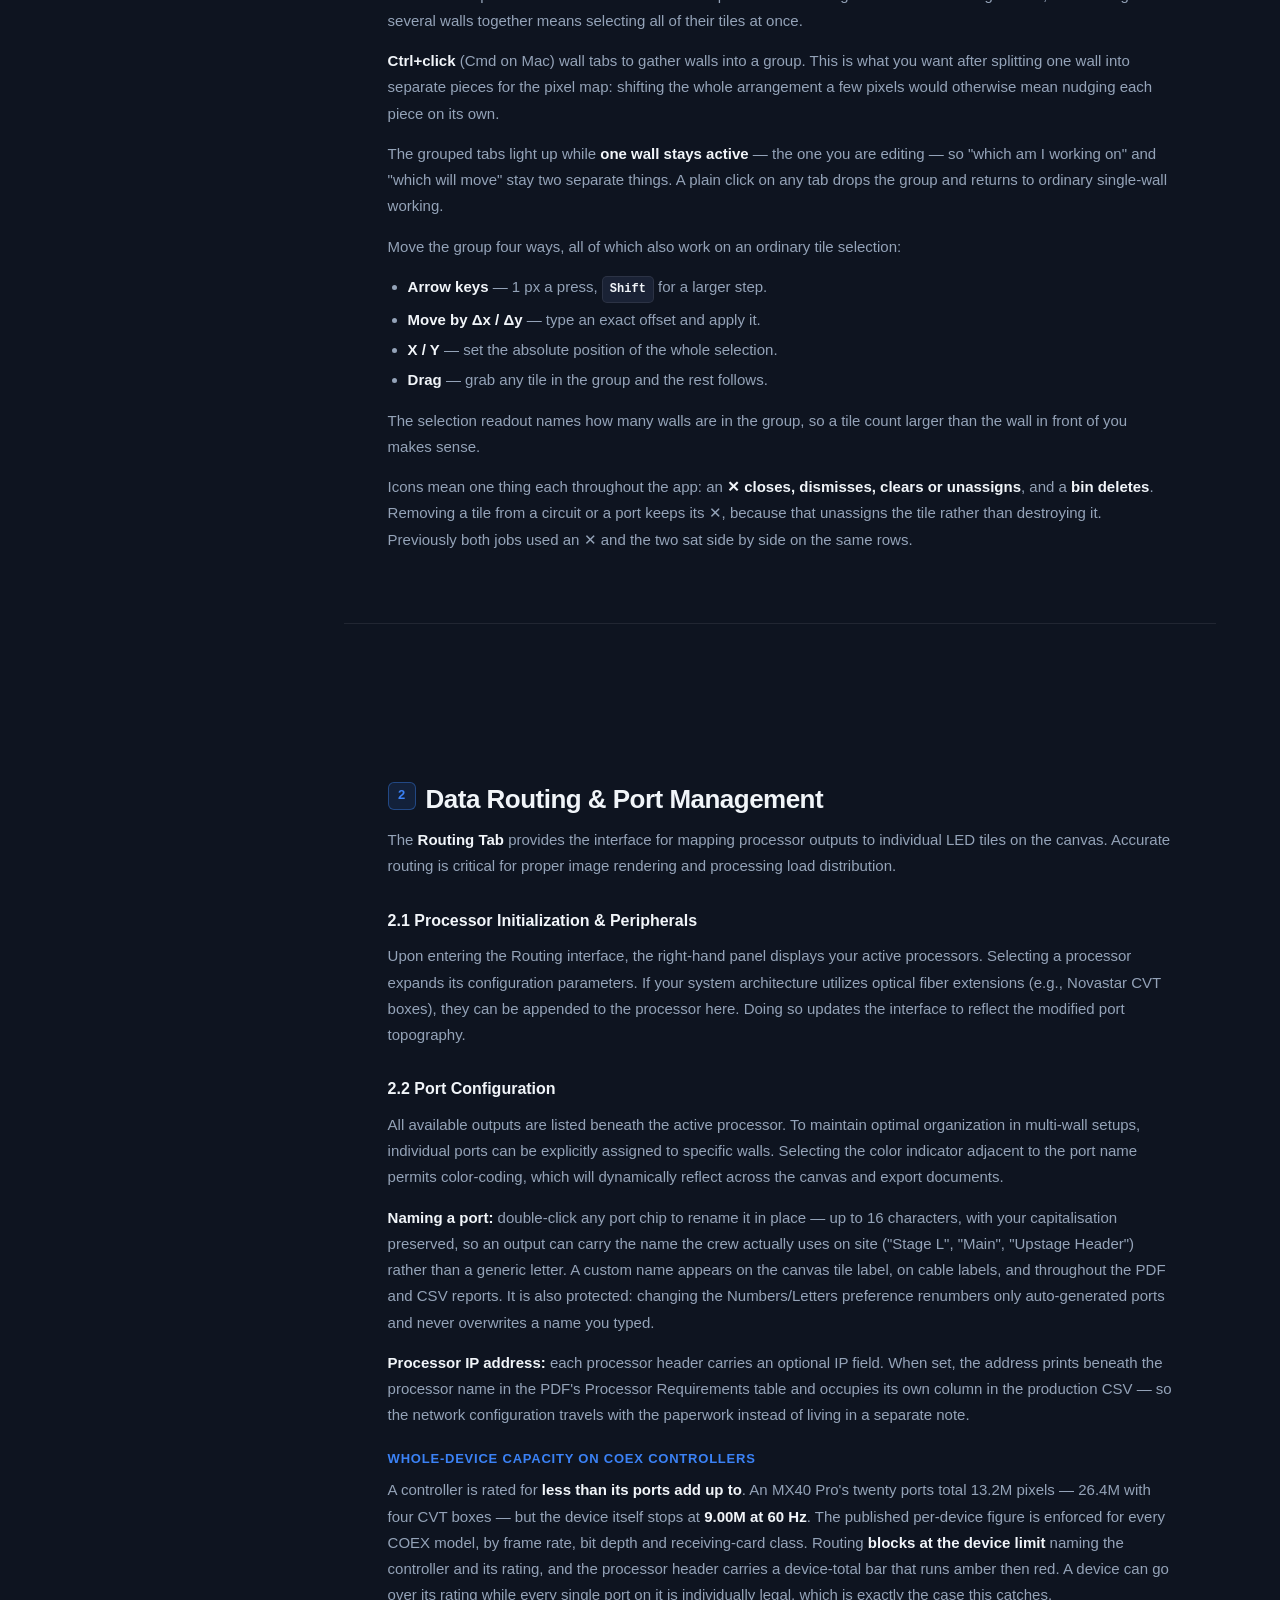
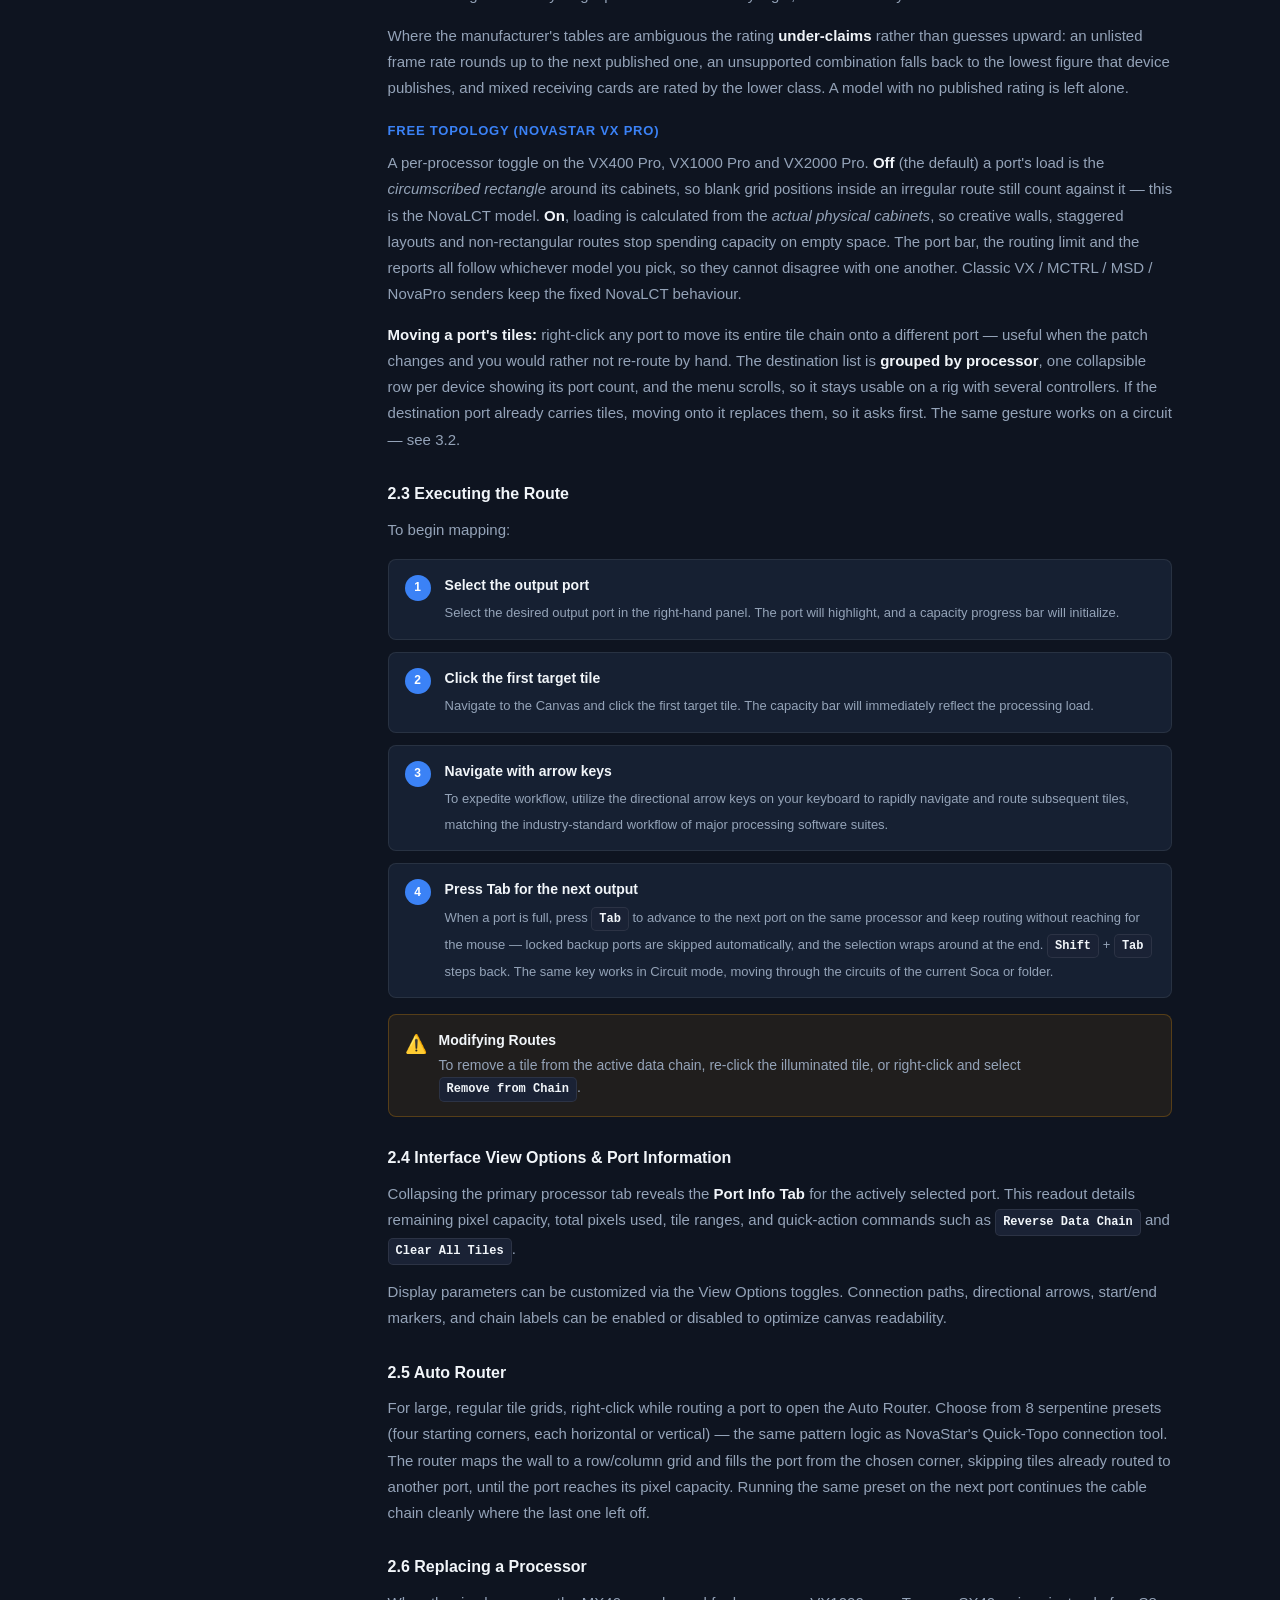
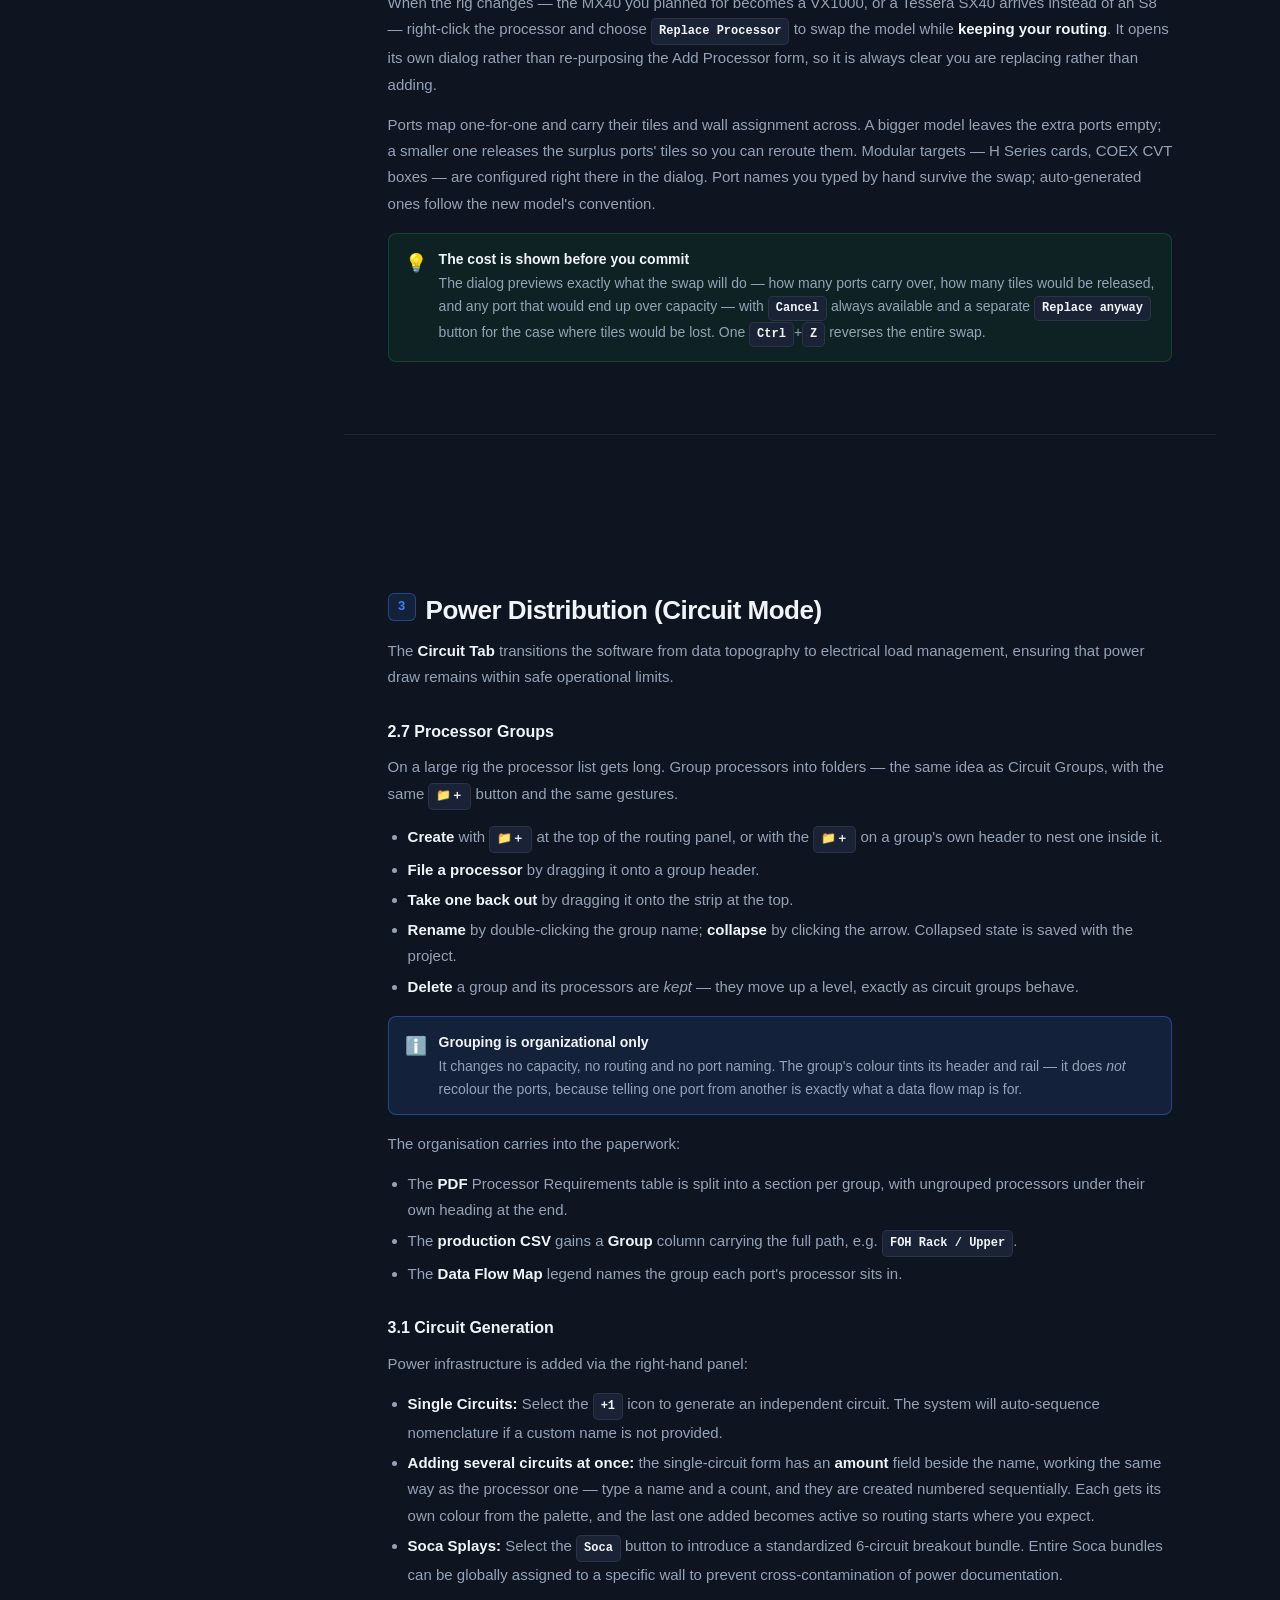
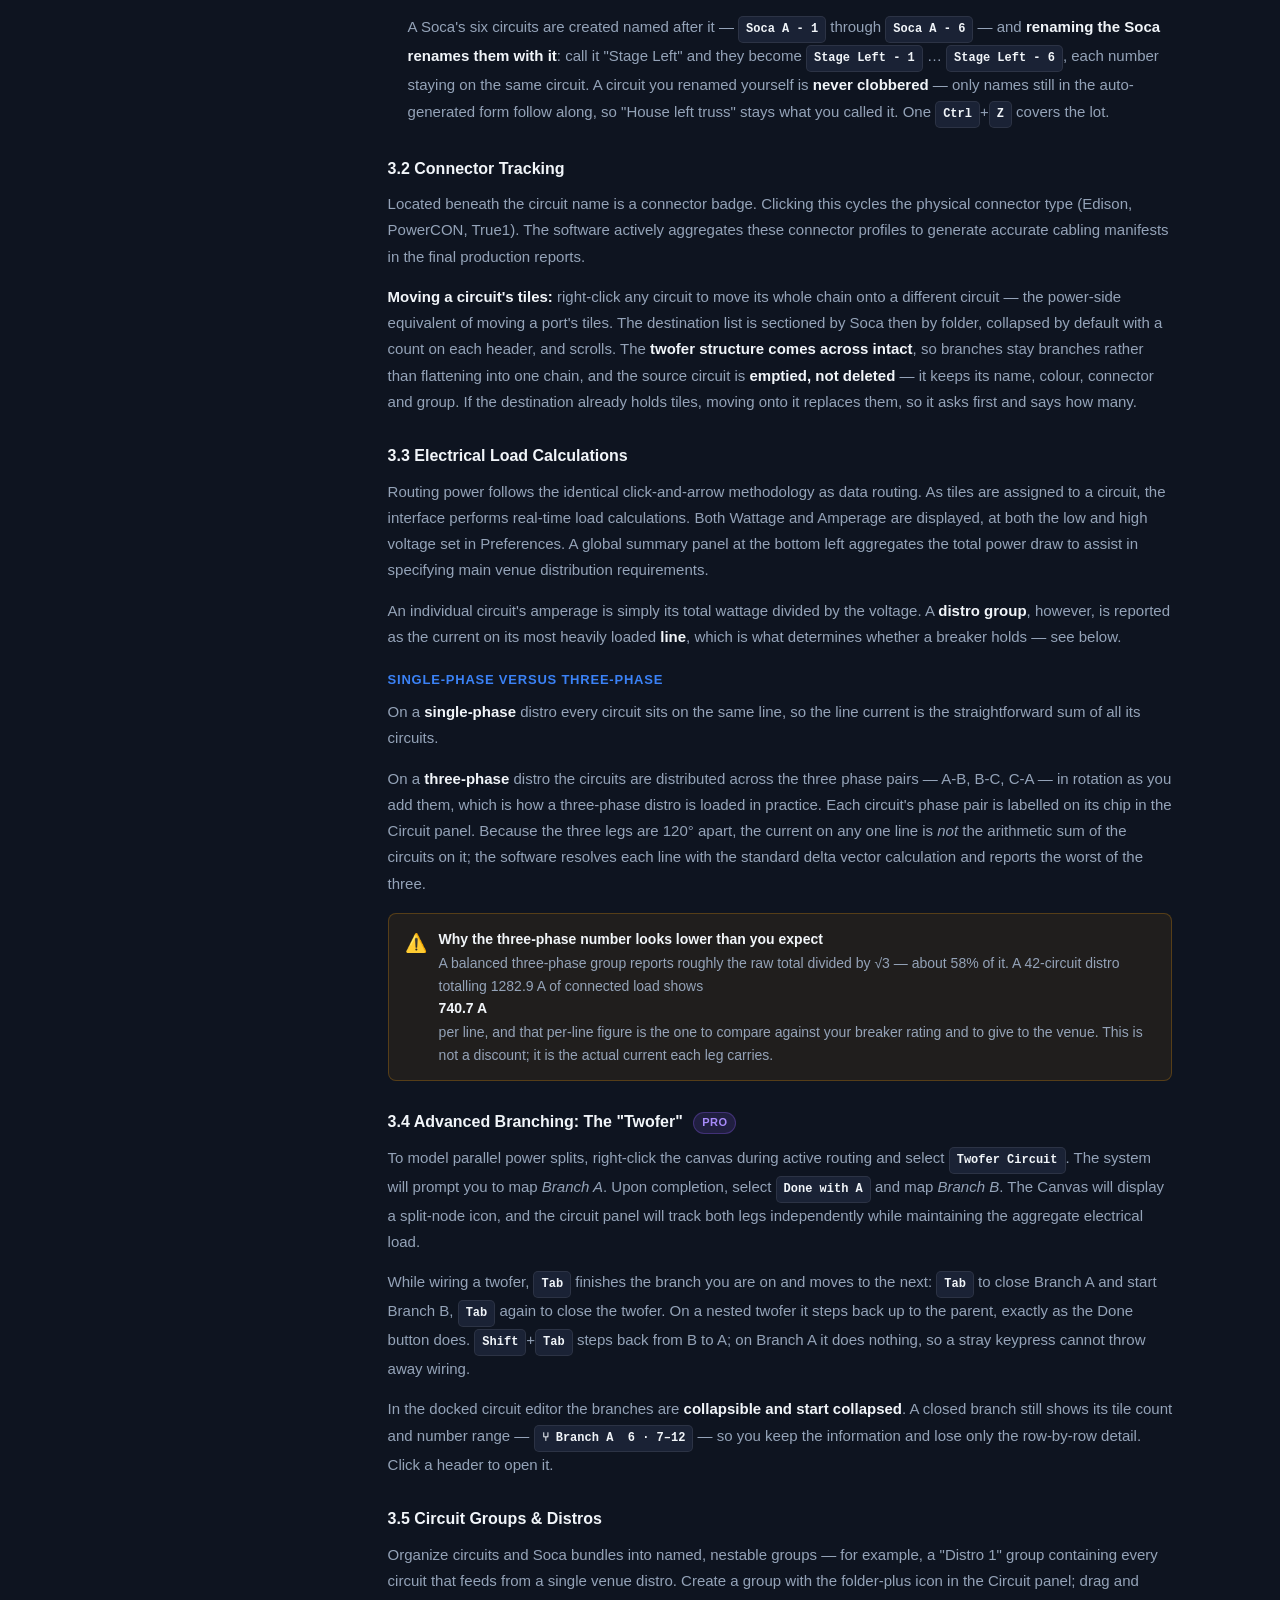
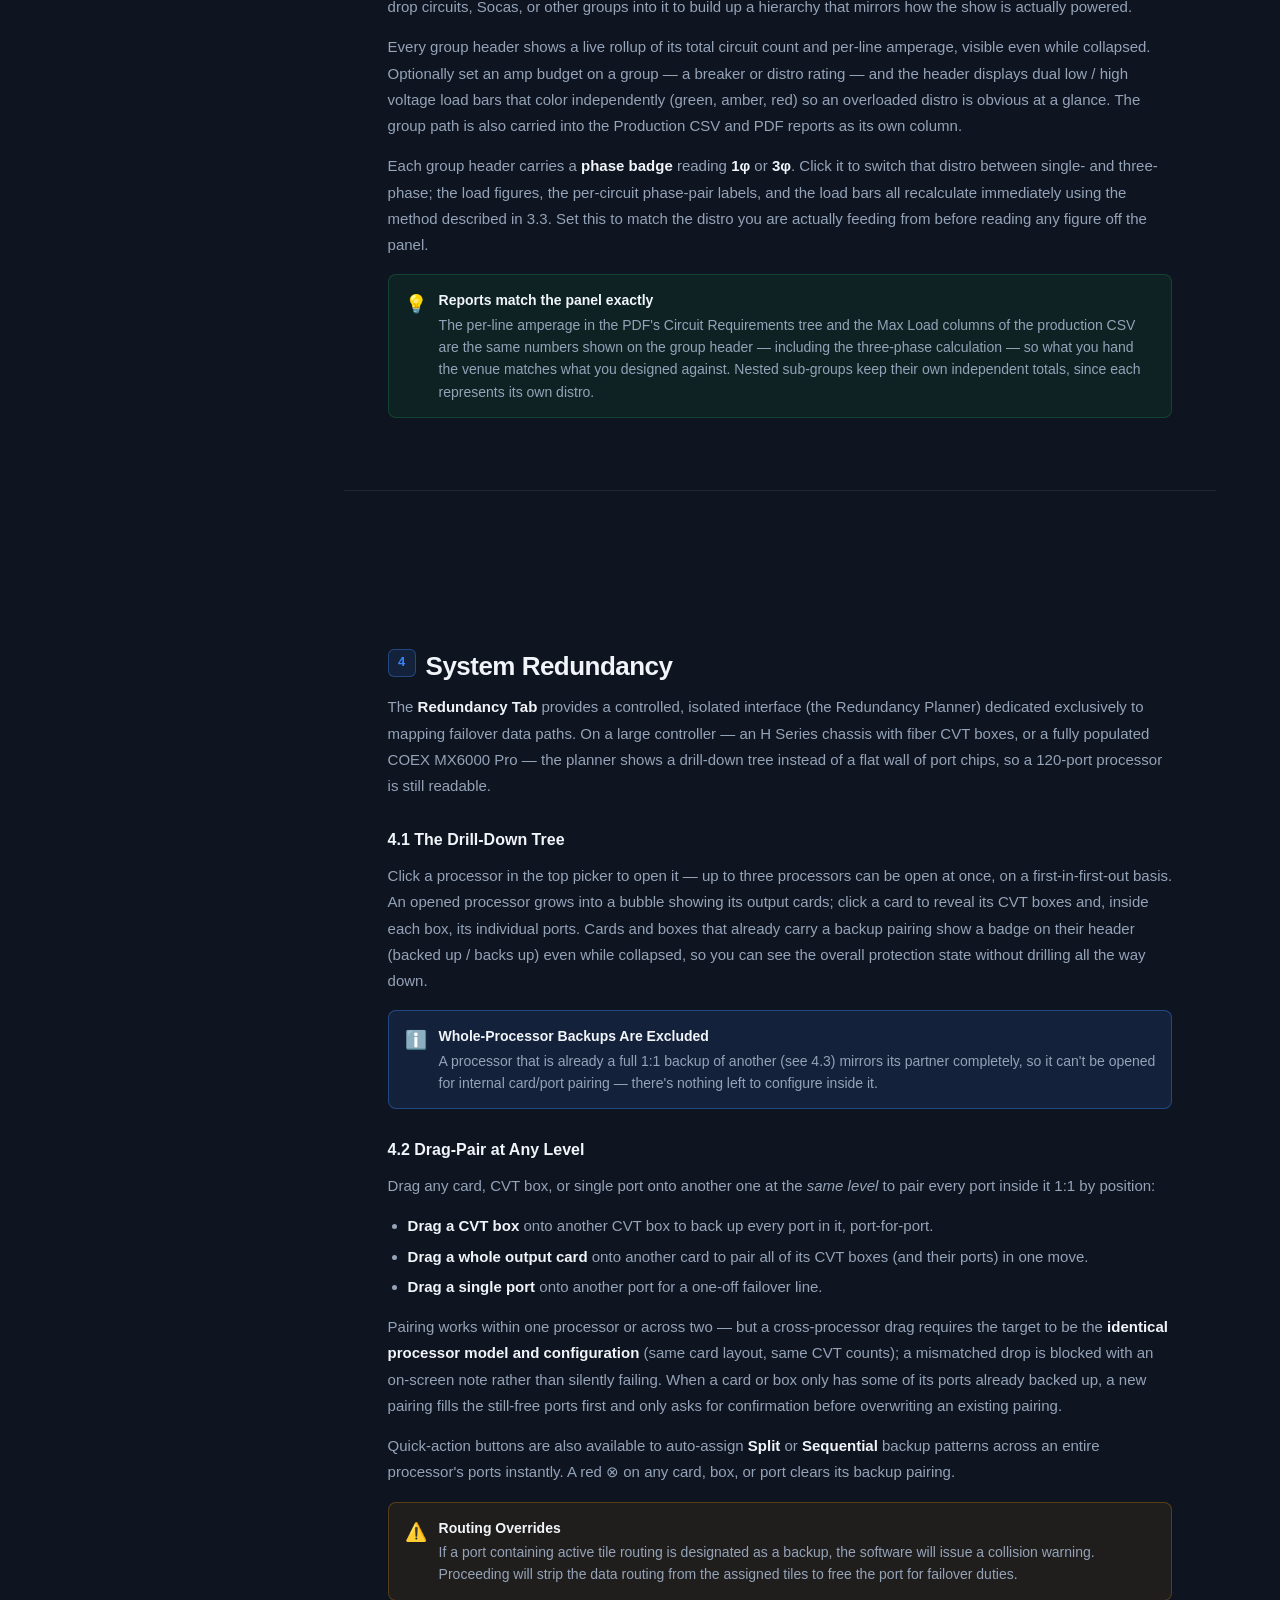
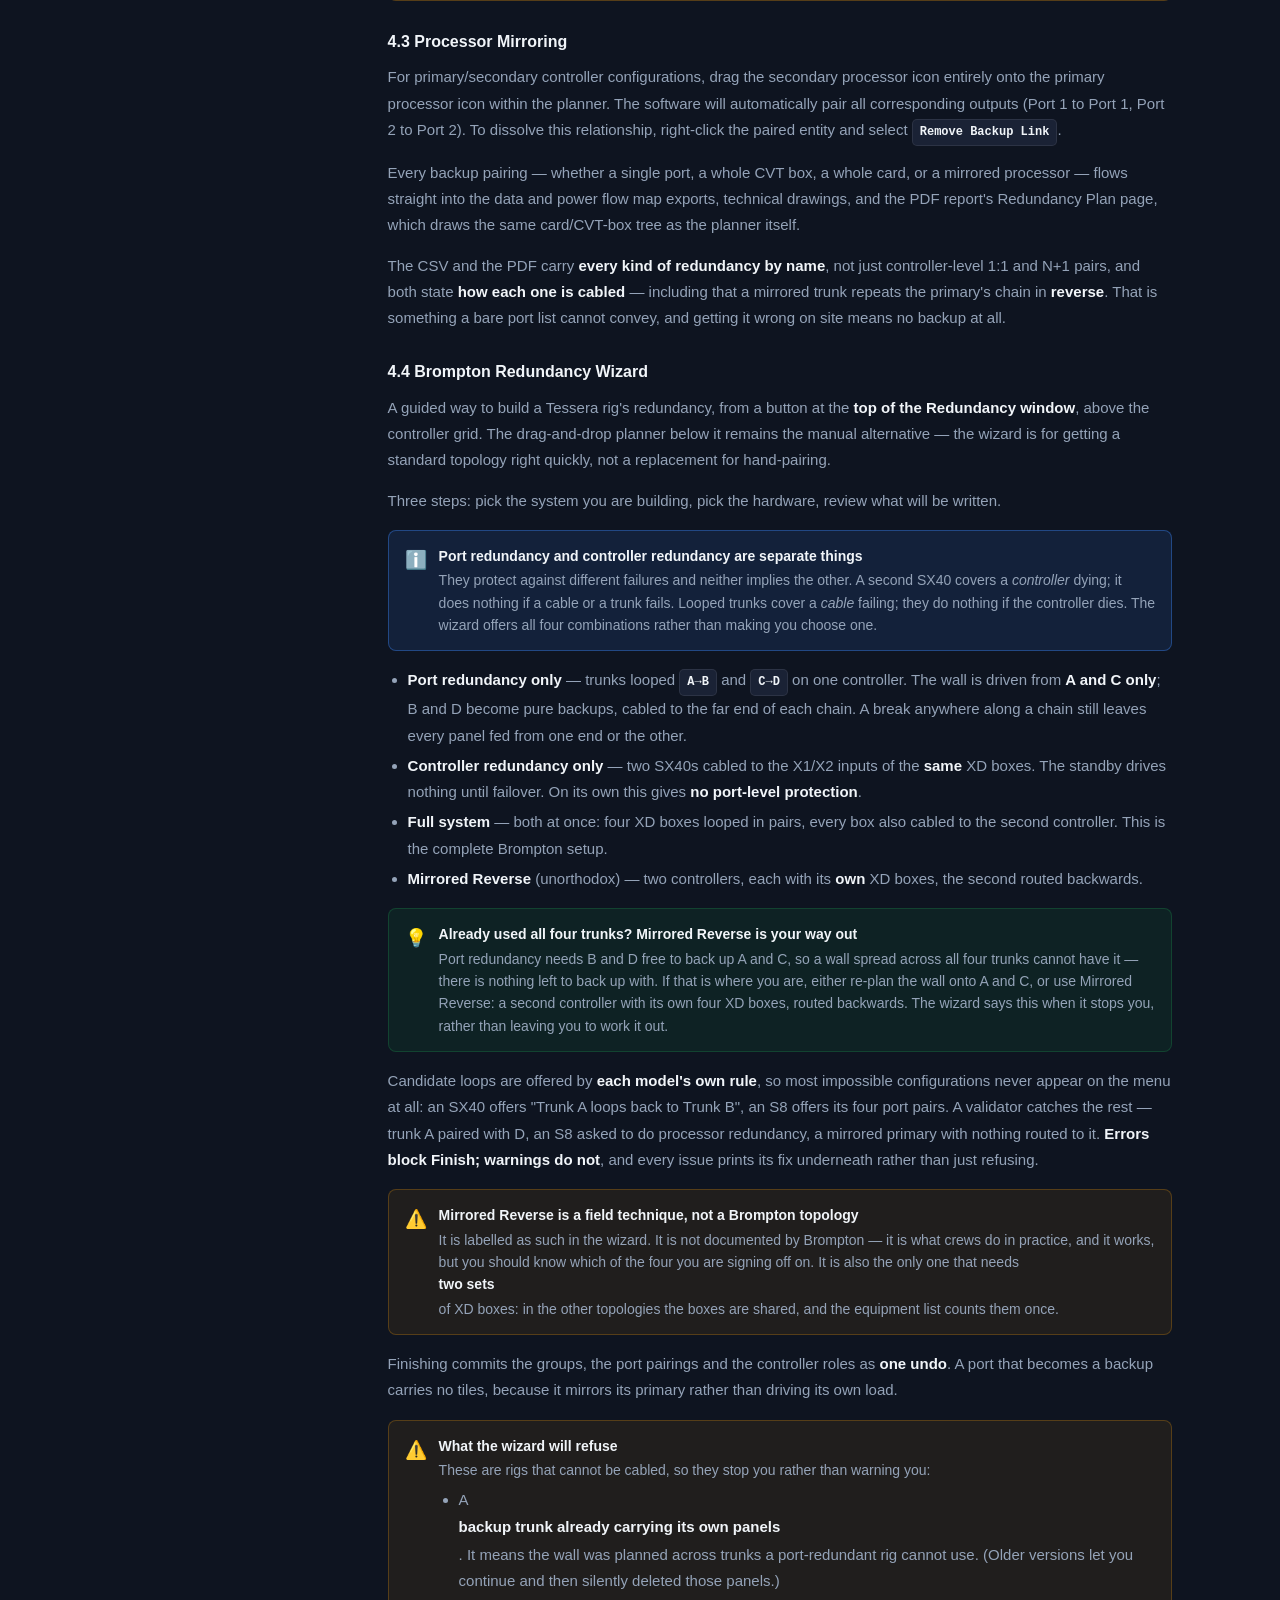
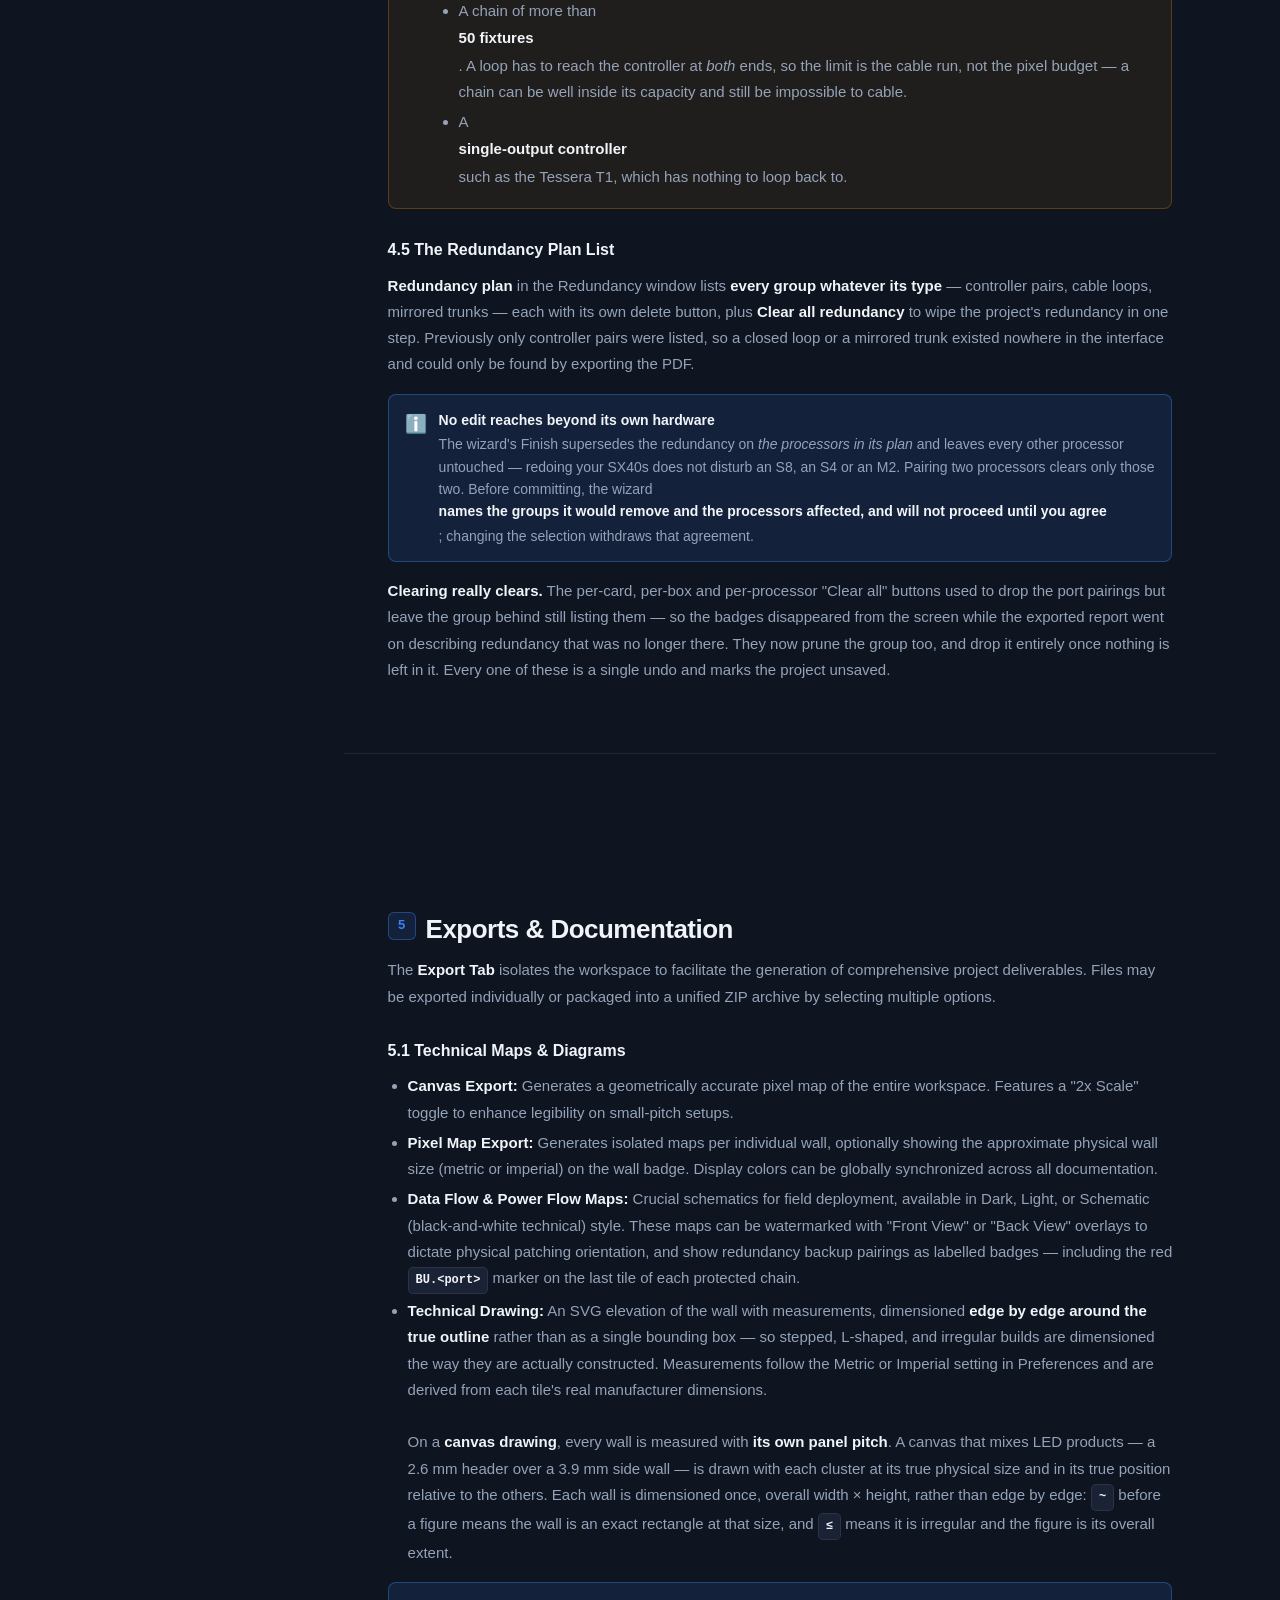
==== commit d15bbbe1: "Manual: Brompton's four topologies Rewrites 4.4 around the fact that port redundancy and controller " ====
--- a/manual.html
+++ b/manual.html
@@ -1175,21 +1175,50 @@
         the manual alternative — the wizard is for getting a standard topology right quickly, not a
         replacement for hand-pairing.
       </p>
-      <p>Three steps: pick the method, pick the hardware, review what will be written.</p>
+      <p>Three steps: pick the system you are building, pick the hardware, review what will be written.</p>
+      <div class="callout note">
+        <span class="callout-icon">&#8505;&#65039;</span>
+        <div class="callout-body">
+          <strong>Port redundancy and controller redundancy are separate things</strong>
+          They protect against different failures and neither implies the other. A second SX40 covers
+          a <em>controller</em> dying; it does nothing if a cable or a trunk fails. Looped trunks cover
+          a <em>cable</em> failing; they do nothing if the controller dies. The wizard offers all four
+          combinations rather than making you choose one.
+        </div>
+      </div>
       <ul>
         <li>
-          <strong>Closed Loop</strong> — the wall's chain is cabled back on itself, so a break anywhere
-          along it still leaves every panel fed from one end or the other.
-        </li>
-        <li>
-          <strong>Processor Redundancy</strong> — a second controller stands by for the first, taking
-          over wholesale if it fails.
-        </li>
-        <li>
-          <strong>Mirrored Reverse</strong> — a second SX40 on the same XD boxes with the wall routed
-          backwards.
+          <strong>Port redundancy only</strong> &mdash; trunks looped <kbd>A&rarr;B</kbd> and
+          <kbd>C&rarr;D</kbd> on one controller. The wall is driven from <strong>A and C only</strong>;
+          B and D become pure backups, cabled to the far end of each chain. A break anywhere along a
+          chain still leaves every panel fed from one end or the other.
+        </li>
+        <li>
+          <strong>Controller redundancy only</strong> &mdash; two SX40s cabled to the X1/X2 inputs of
+          the <strong>same</strong> XD boxes. The standby drives nothing until failover. On its own
+          this gives <strong>no port-level protection</strong>.
+        </li>
+        <li>
+          <strong>Full system</strong> &mdash; both at once: four XD boxes looped in pairs, every box
+          also cabled to the second controller. This is the complete Brompton setup.
+        </li>
+        <li>
+          <strong>Mirrored Reverse</strong> (unorthodox) &mdash; two controllers, each with its
+          <strong>own</strong> XD boxes, the second routed backwards.
         </li>
       </ul>
+      <div class="callout tip">
+        <span class="callout-icon">&#128161;</span>
+        <div class="callout-body">
+          <strong>Already used all four trunks? Mirrored Reverse is your way out</strong>
+          Port redundancy needs B and D free to back up A and C, so a wall spread across all four
+          trunks cannot have it &mdash; there is nothing left to back up with. If that is where you
+          are, either re-plan the wall onto A and C, or use Mirrored Reverse: a second controller with
+          its own four XD boxes, routed backwards. The wizard says this when it stops you, rather than
+          leaving you to work it out.
+        </div>
+      </div>
+
       <p>
         Candidate loops are offered by <strong>each model's own rule</strong>, so most impossible
         configurations never appear on the menu at all: an SX40 offers "Trunk A loops back to Trunk B",
@@ -1202,15 +1231,34 @@
         <span class="callout-icon">⚠️</span>
         <div class="callout-body">
           <strong>Mirrored Reverse is a field technique, not a Brompton topology</strong>
-          It is labelled as such in the wizard. It is not documented by Brompton — it is what crews do
-          in practice, and it works, but you should know which of the three you are signing off on.
-        </div>
-      </div>
-      <p>
-        Finishing commits the groups, the port pairings and the processor roles as
-        <strong>one undo</strong>. A port that becomes a backup has its tiles cleared, because it mirrors
-        its primary rather than carrying its own load.
-      </p>
+          It is labelled as such in the wizard. It is not documented by Brompton &mdash; it is what
+          crews do in practice, and it works, but you should know which of the four you are signing
+          off on. It is also the only one that needs <strong>two sets</strong> of XD boxes: in the
+          other topologies the boxes are shared, and the equipment list counts them once.
+        </div>
+      </div>
+      <p>
+        Finishing commits the groups, the port pairings and the controller roles as
+        <strong>one undo</strong>. A port that becomes a backup carries no tiles, because it mirrors
+        its primary rather than driving its own load.
+      </p>
+      <div class="callout warn">
+        <span class="callout-icon">&#9888;&#65039;</span>
+        <div class="callout-body">
+          <strong>What the wizard will refuse</strong>
+          These are rigs that cannot be cabled, so they stop you rather than warning you:
+          <ul style="margin:6px 0 0">
+            <li>A <strong>backup trunk already carrying its own panels</strong>. It means the wall was
+              planned across trunks a port-redundant rig cannot use. (Older versions let you continue
+              and then silently deleted those panels.)</li>
+            <li>A chain of more than <strong>50 fixtures</strong>. A loop has to reach the controller
+              at <em>both</em> ends, so the limit is the cable run, not the pixel budget &mdash; a
+              chain can be well inside its capacity and still be impossible to cable.</li>
+            <li>A <strong>single-output controller</strong> such as the Tessera T1, which has nothing
+              to loop back to.</li>
+          </ul>
+        </div>
+      </div>
 
       <h3 id="redundancy-plan">4.5 The Redundancy Plan List</h3>
       <p>
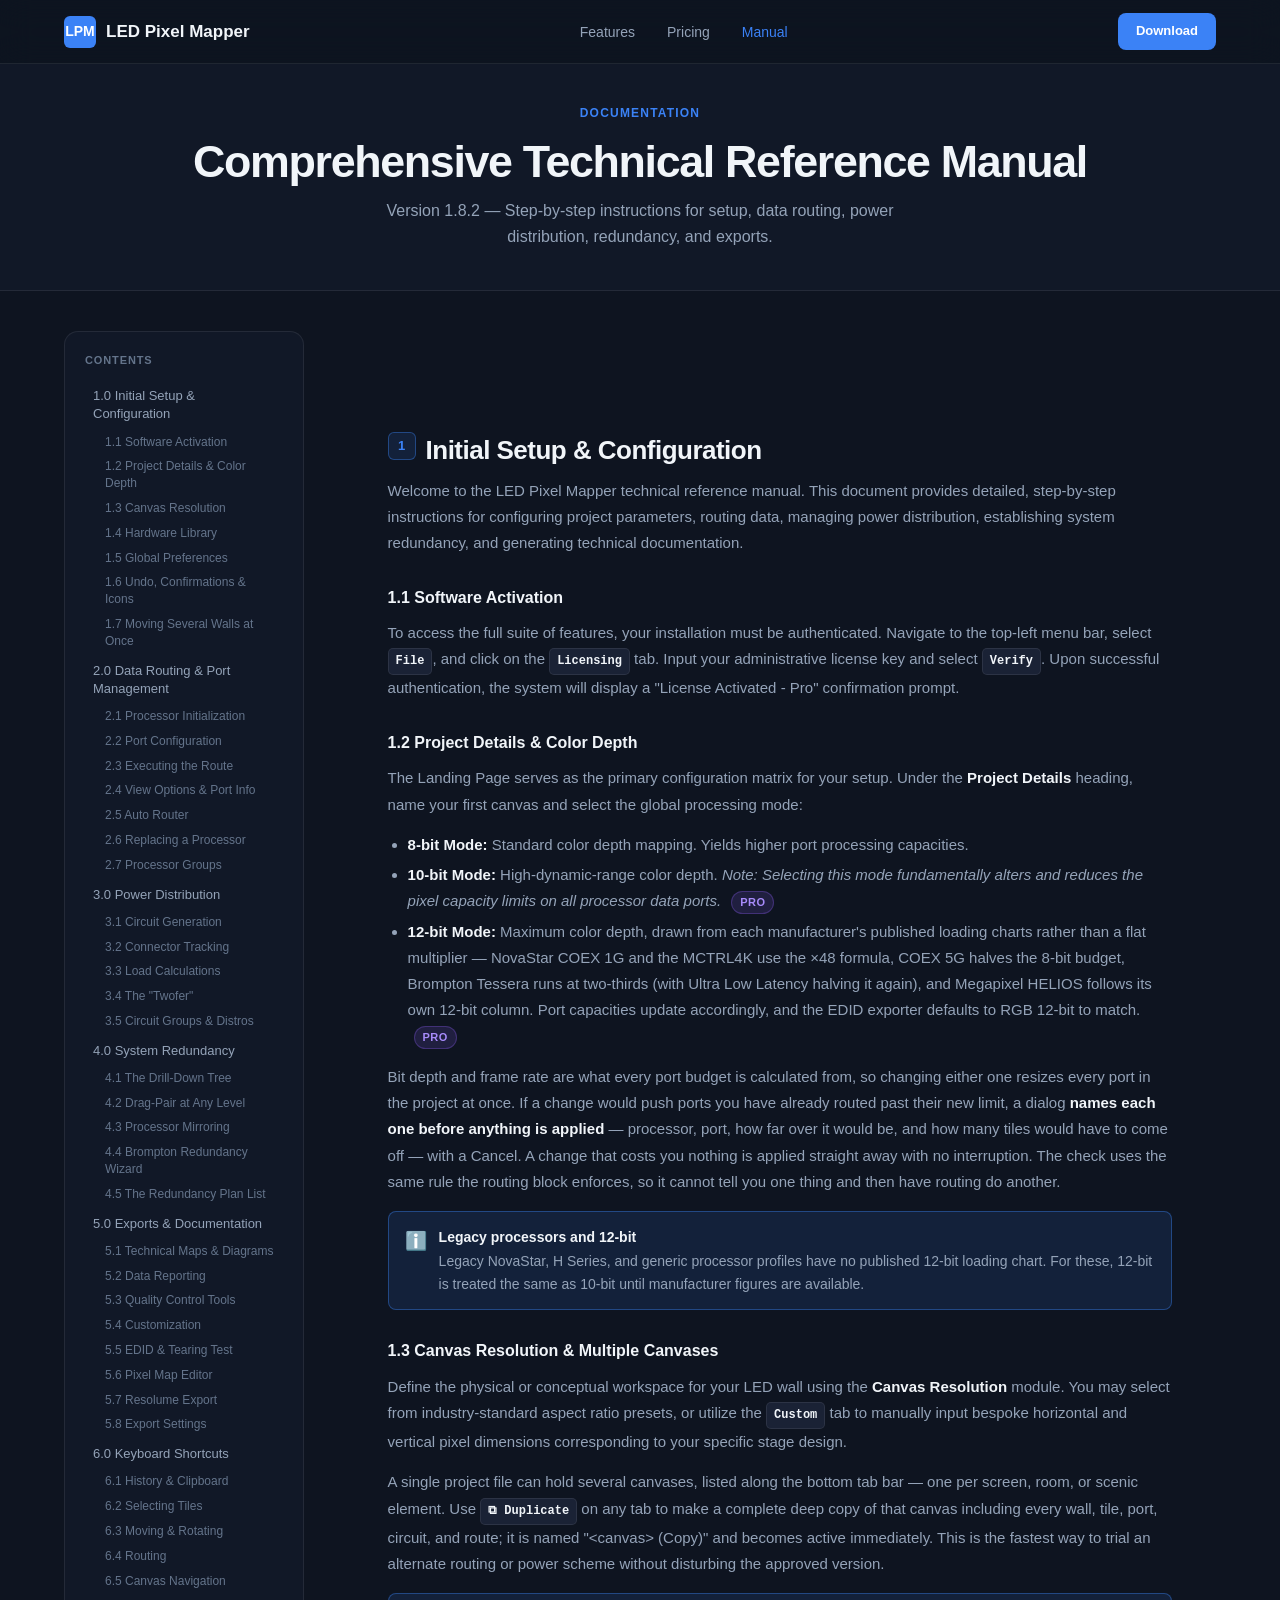
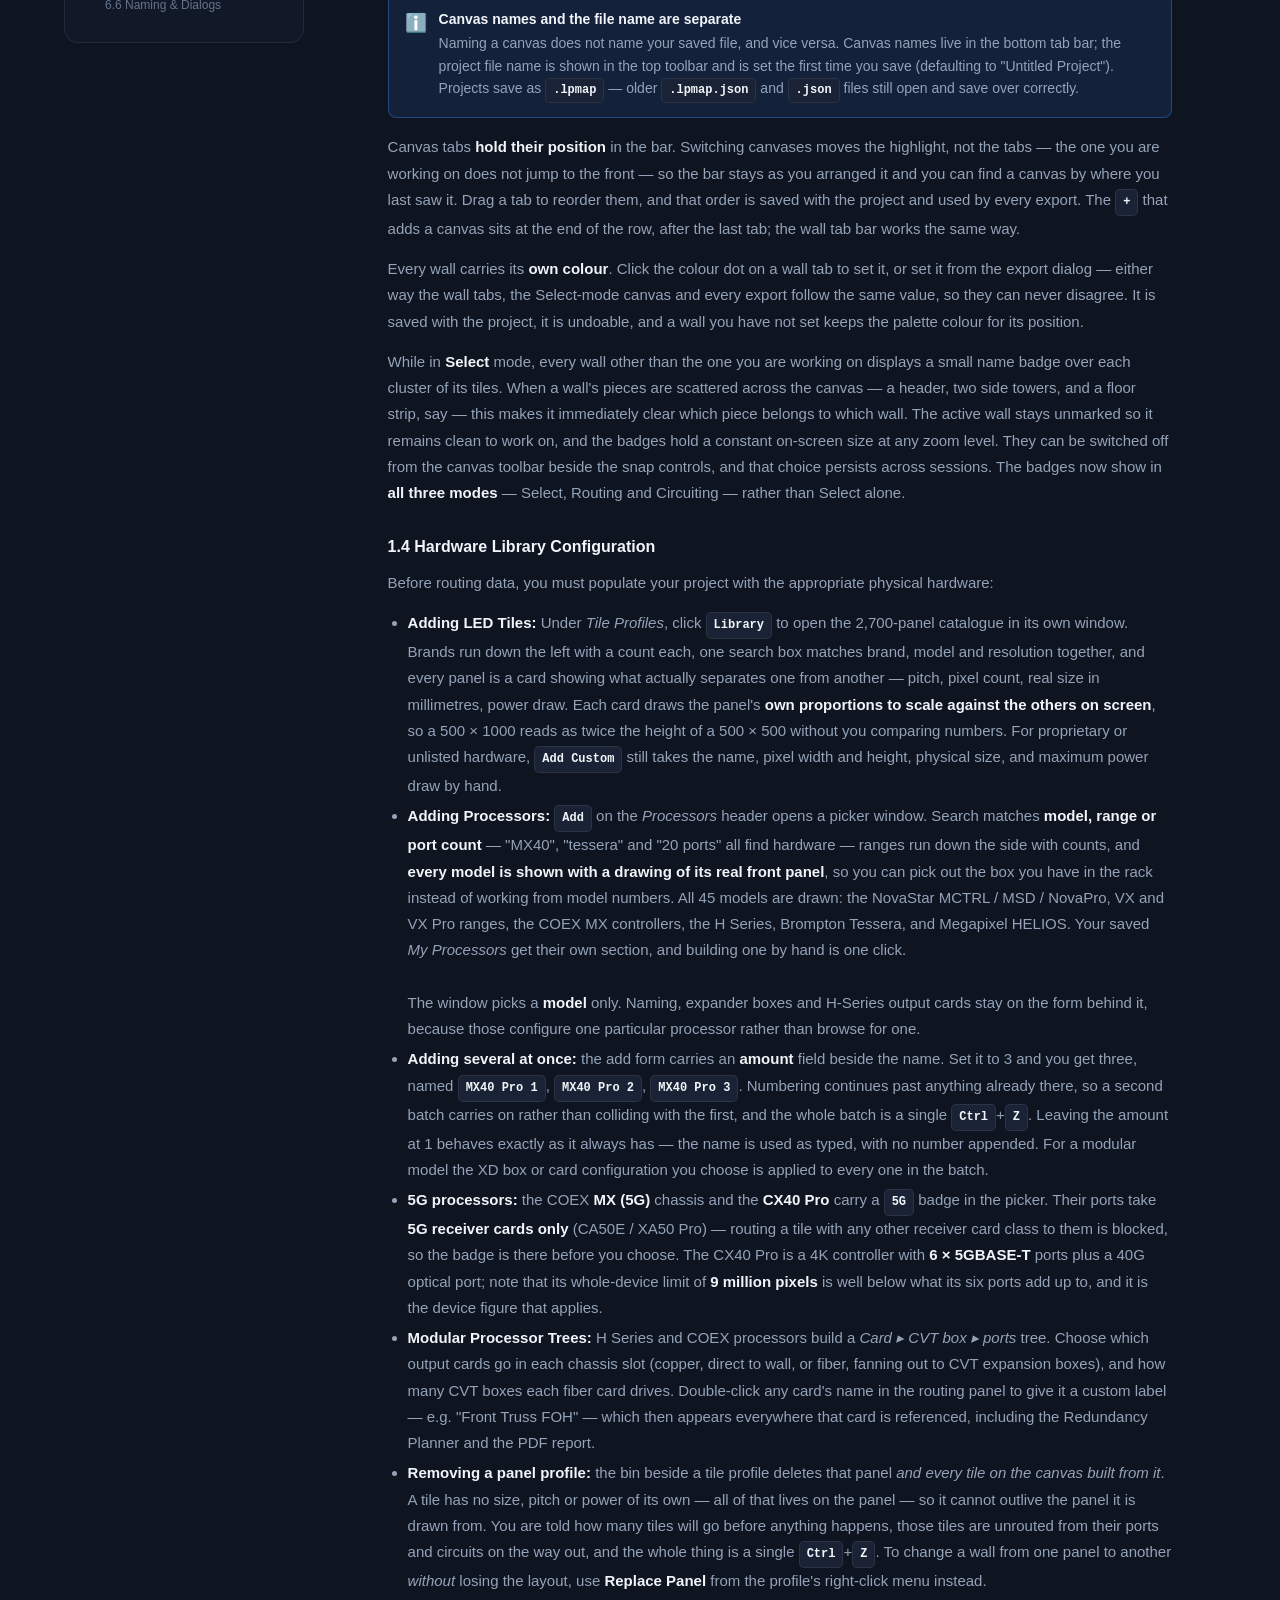
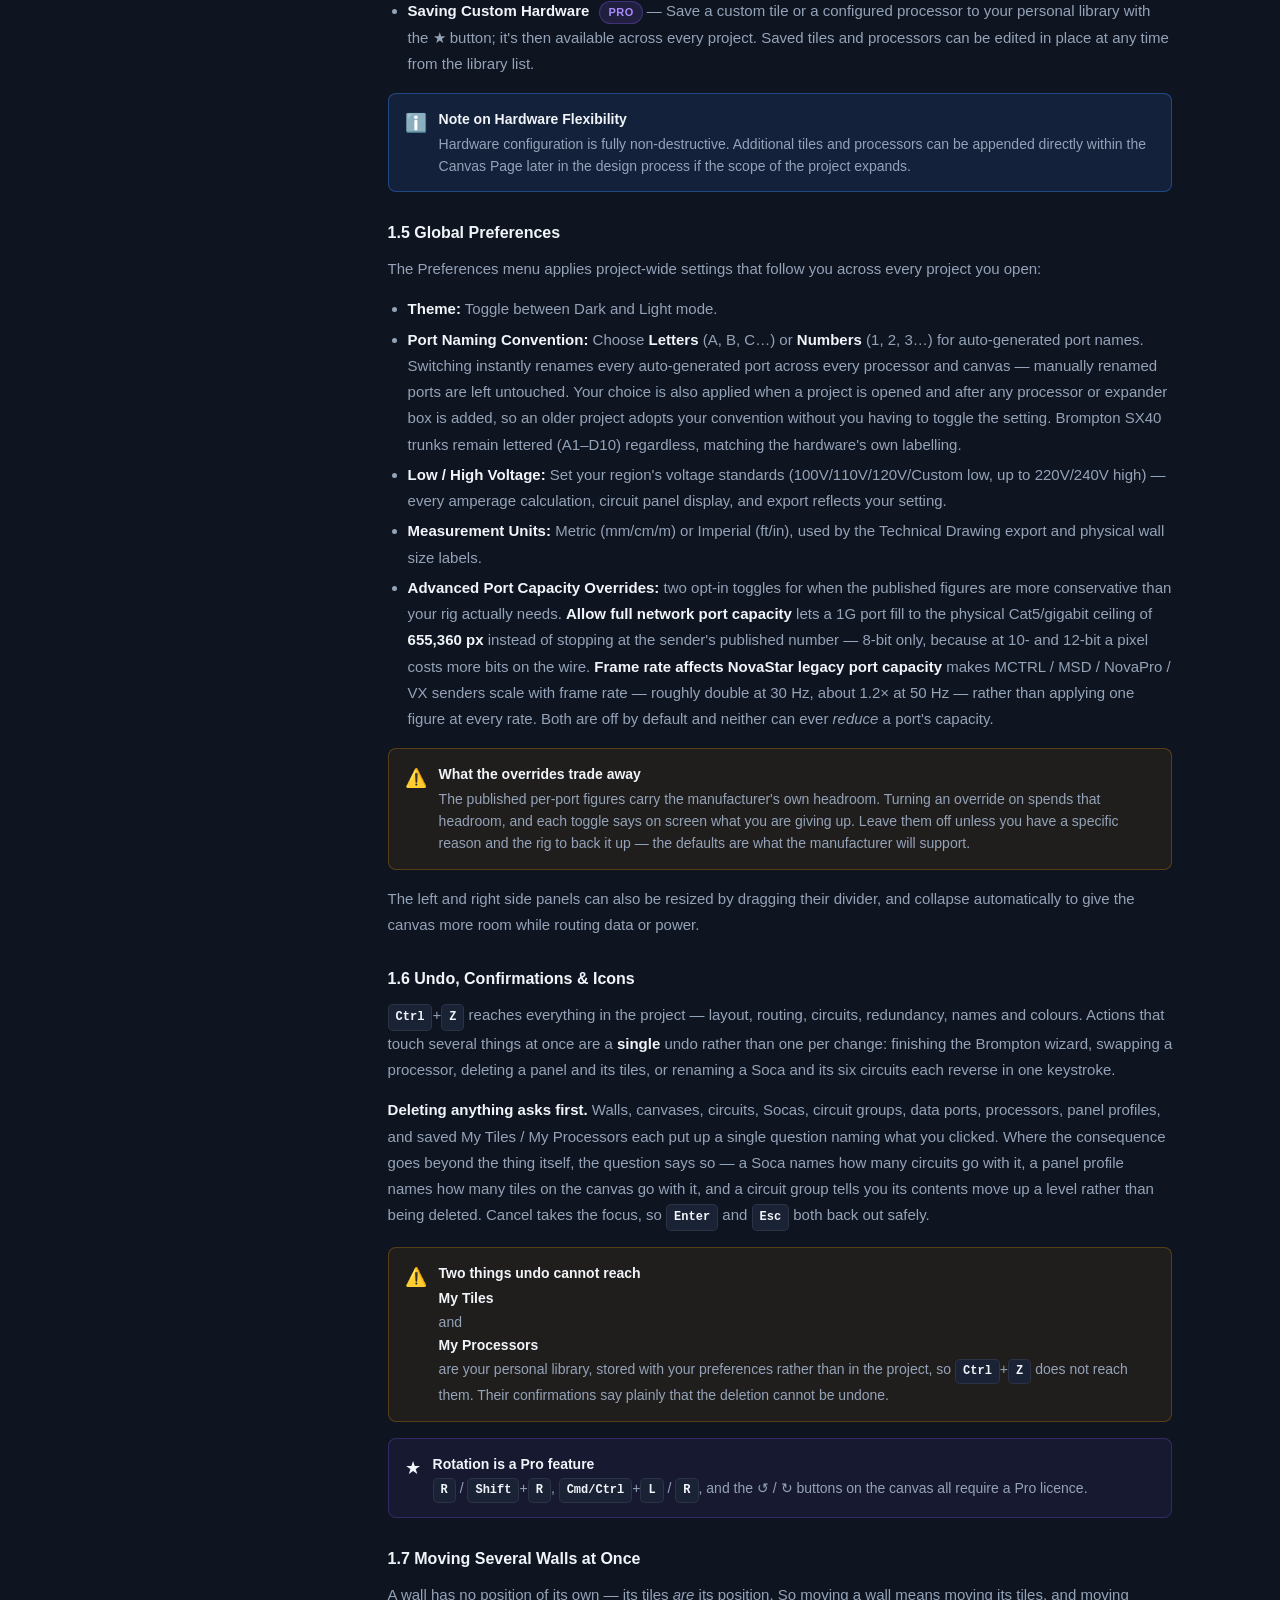
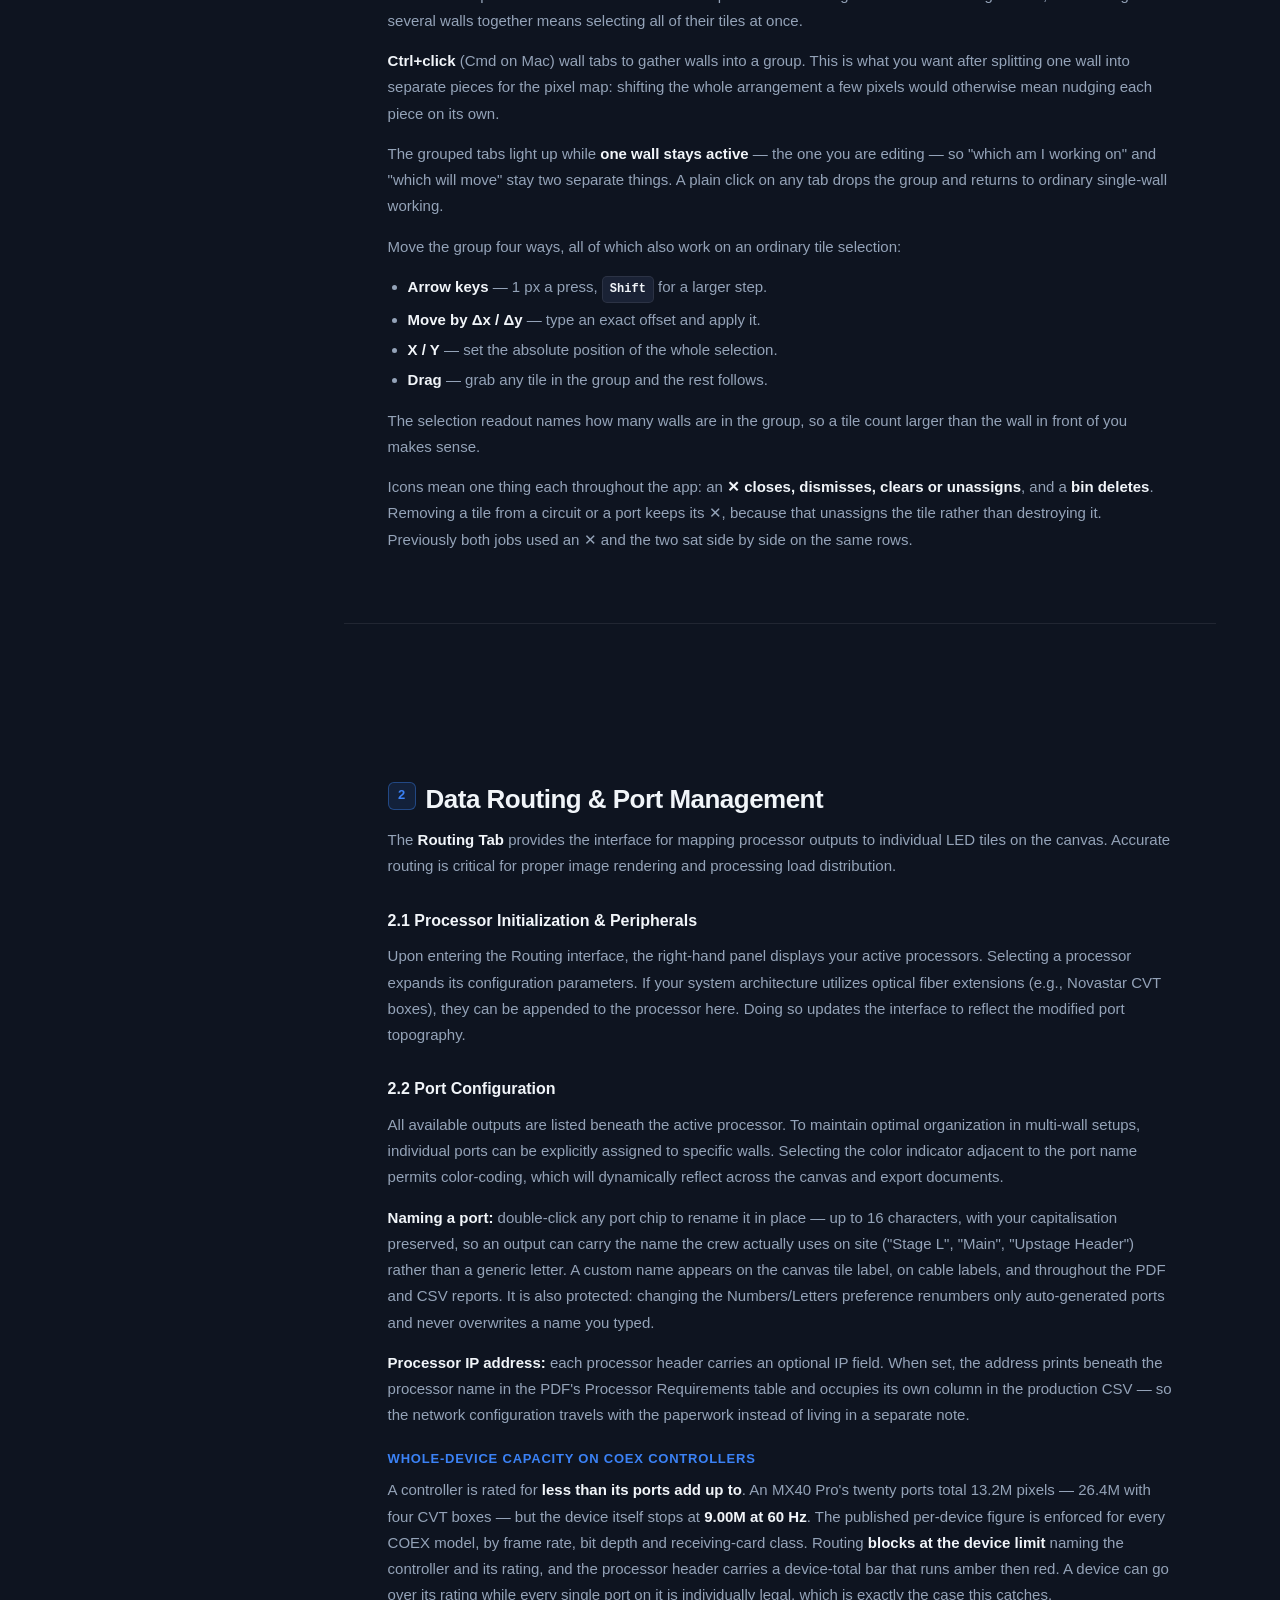
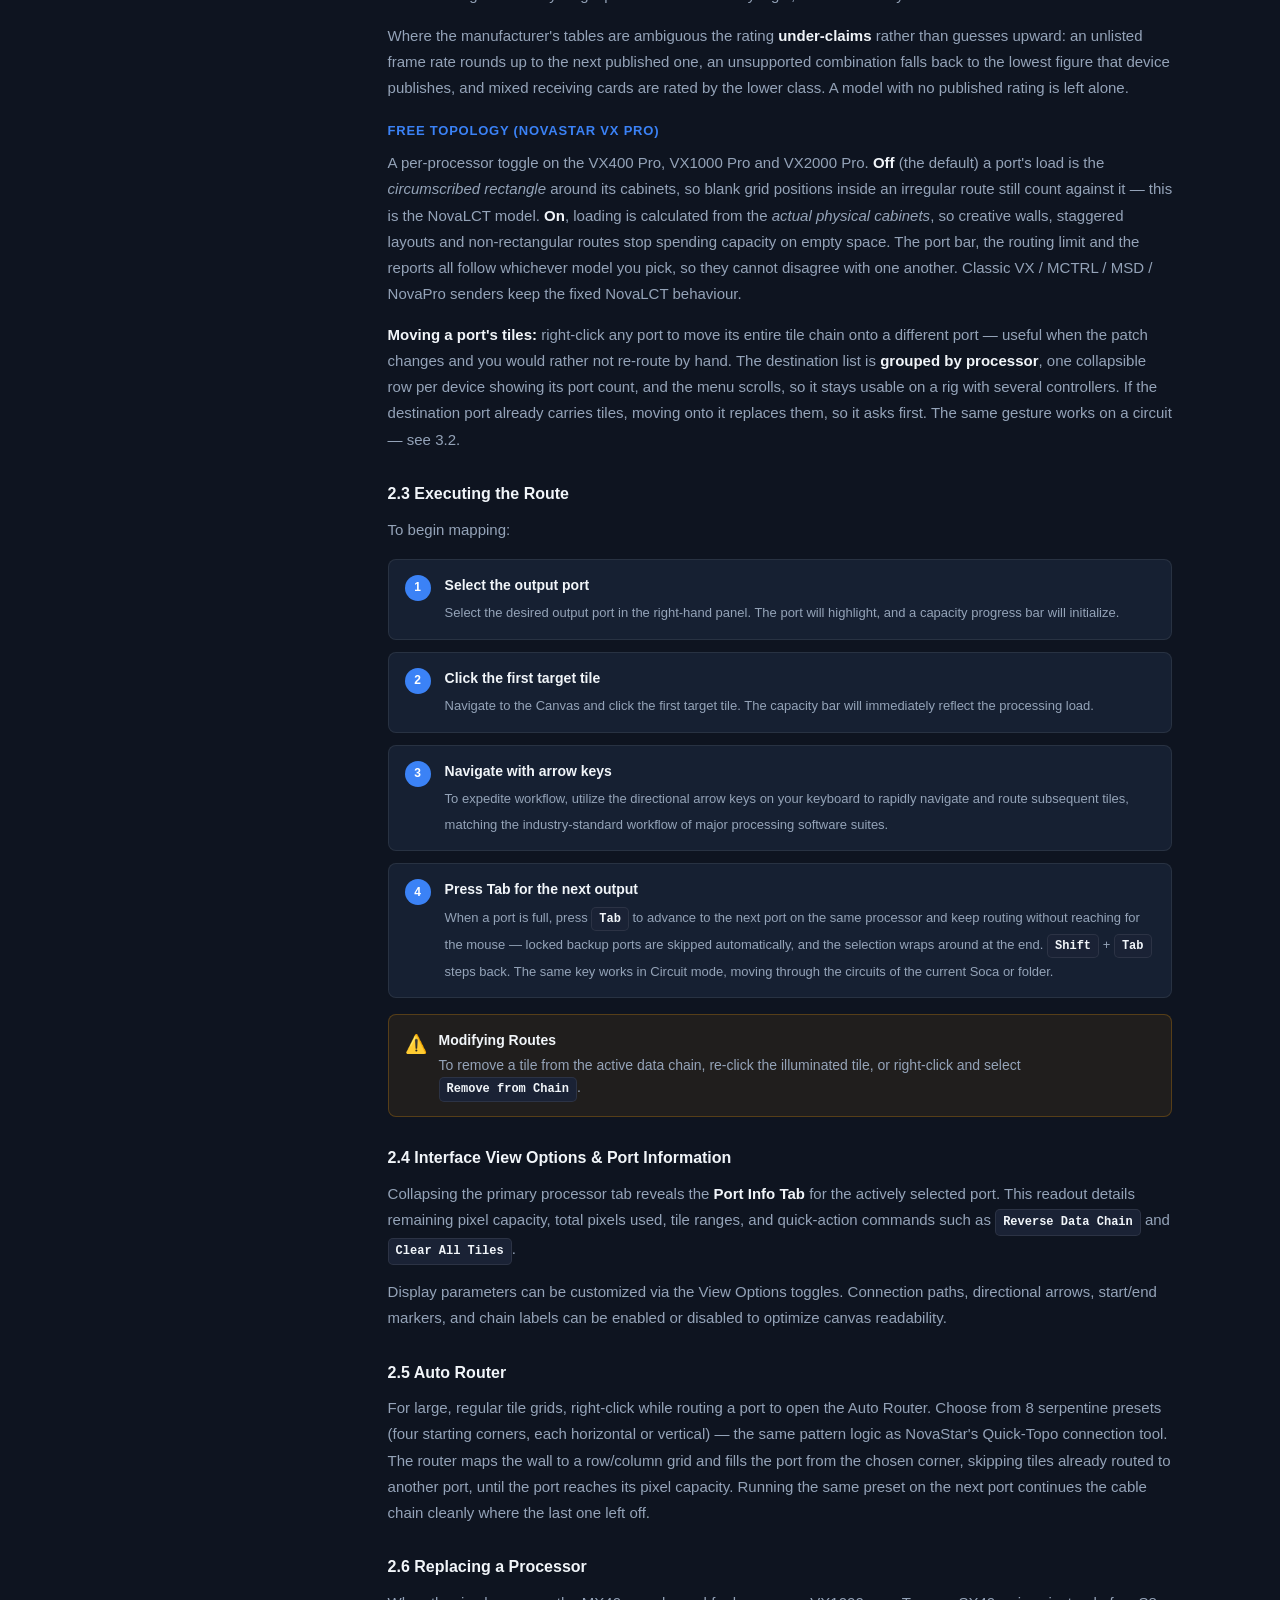
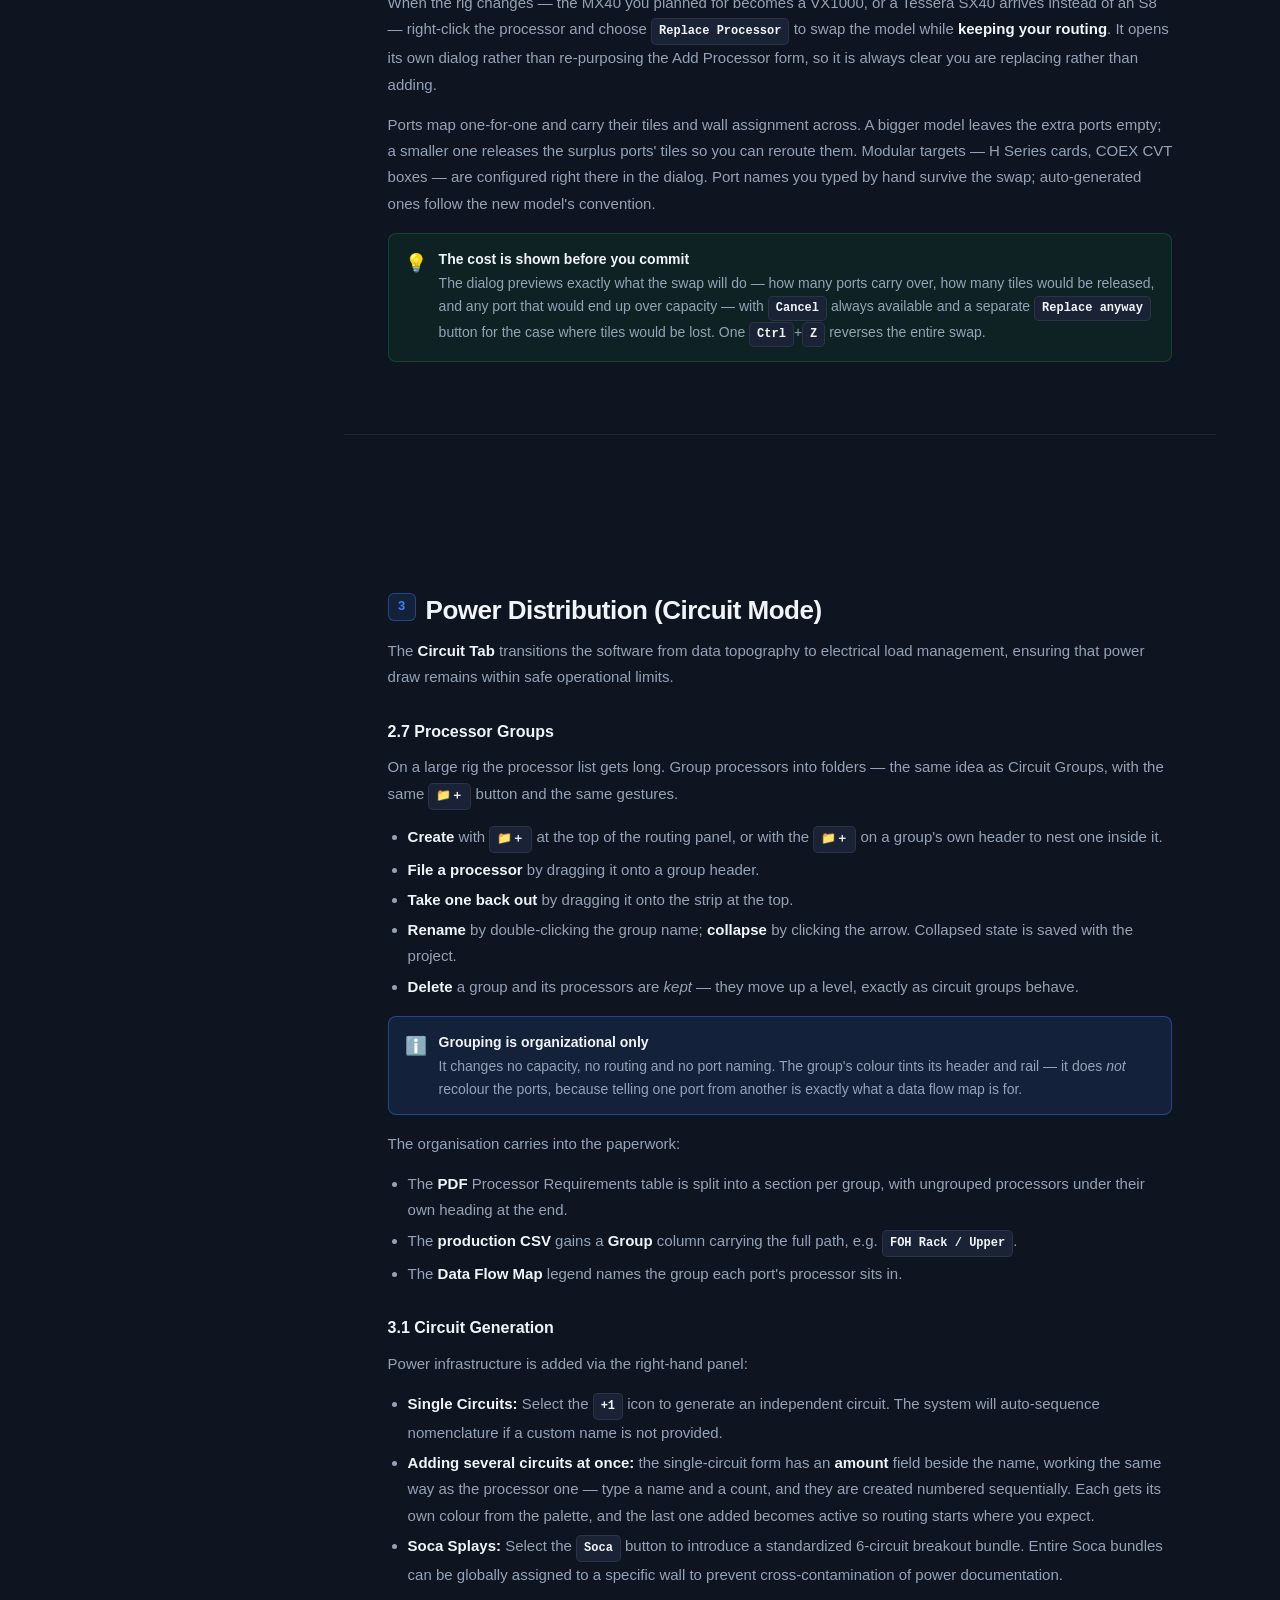
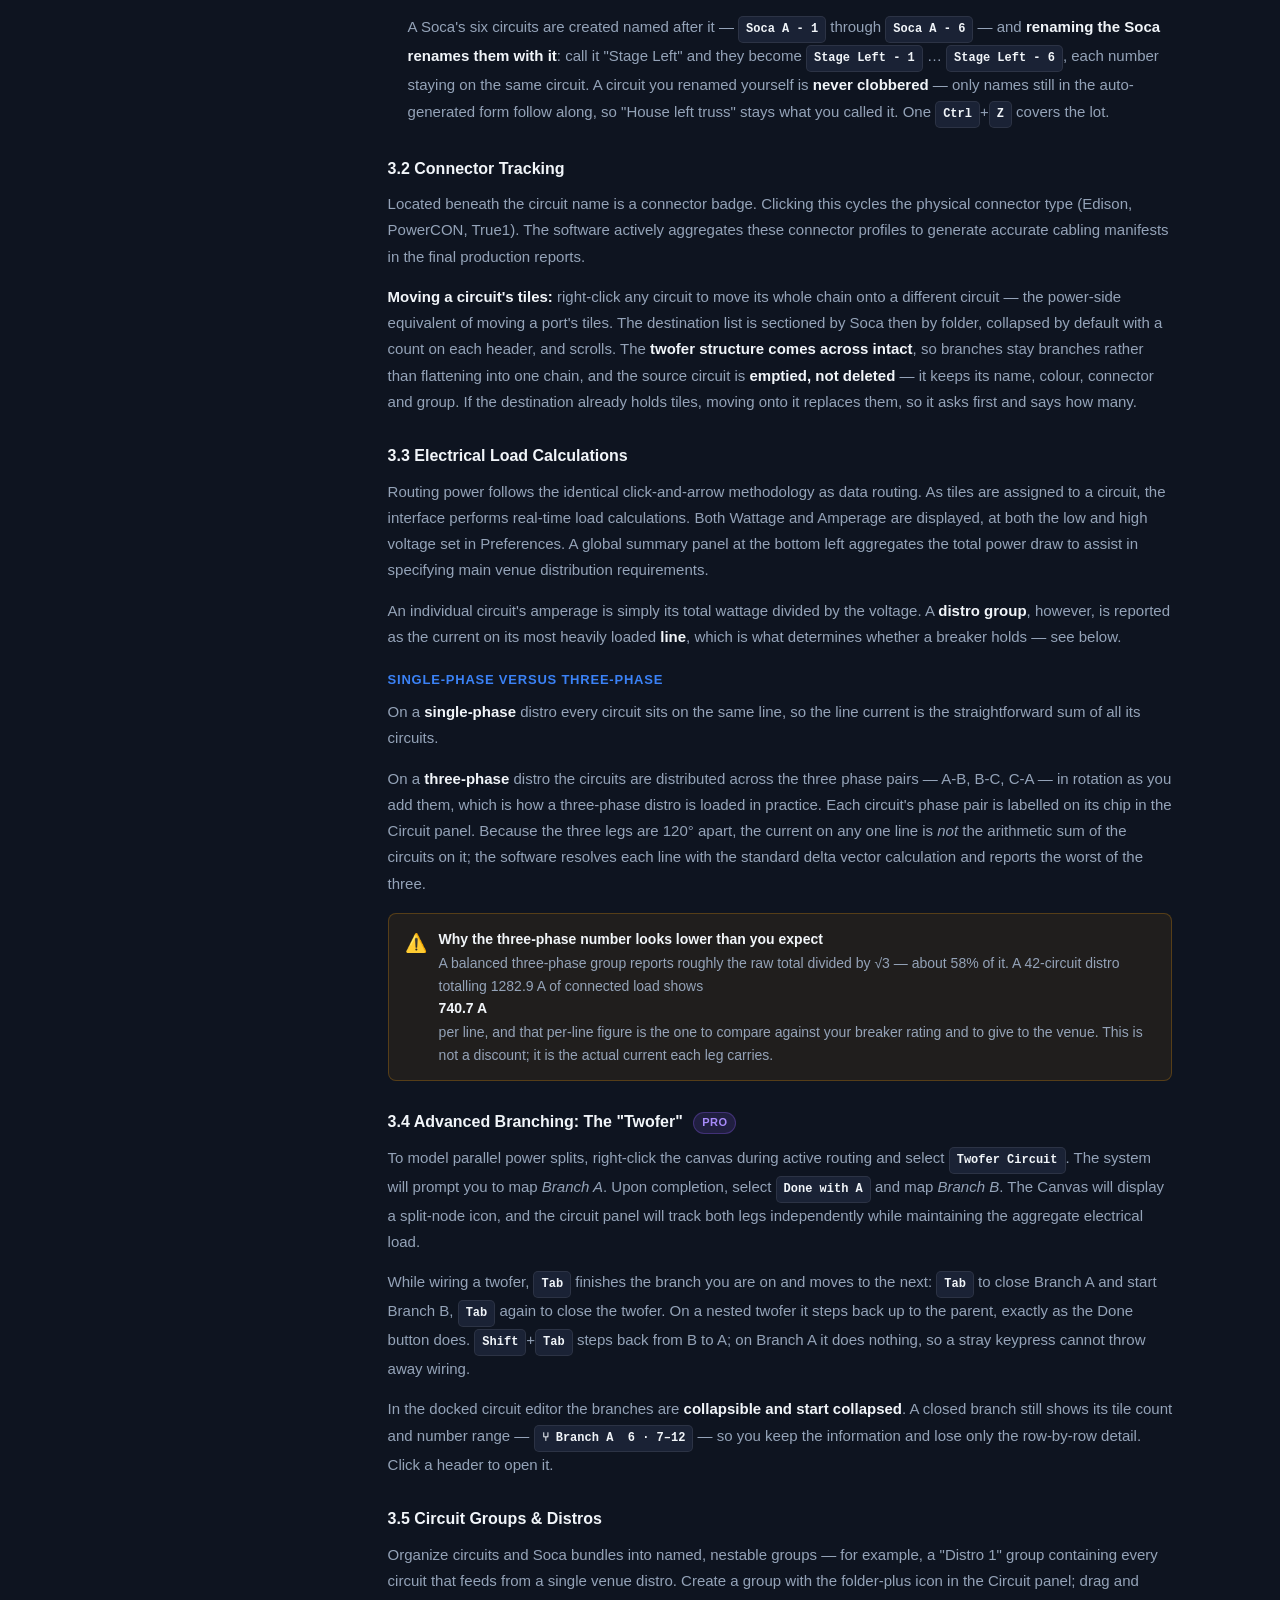
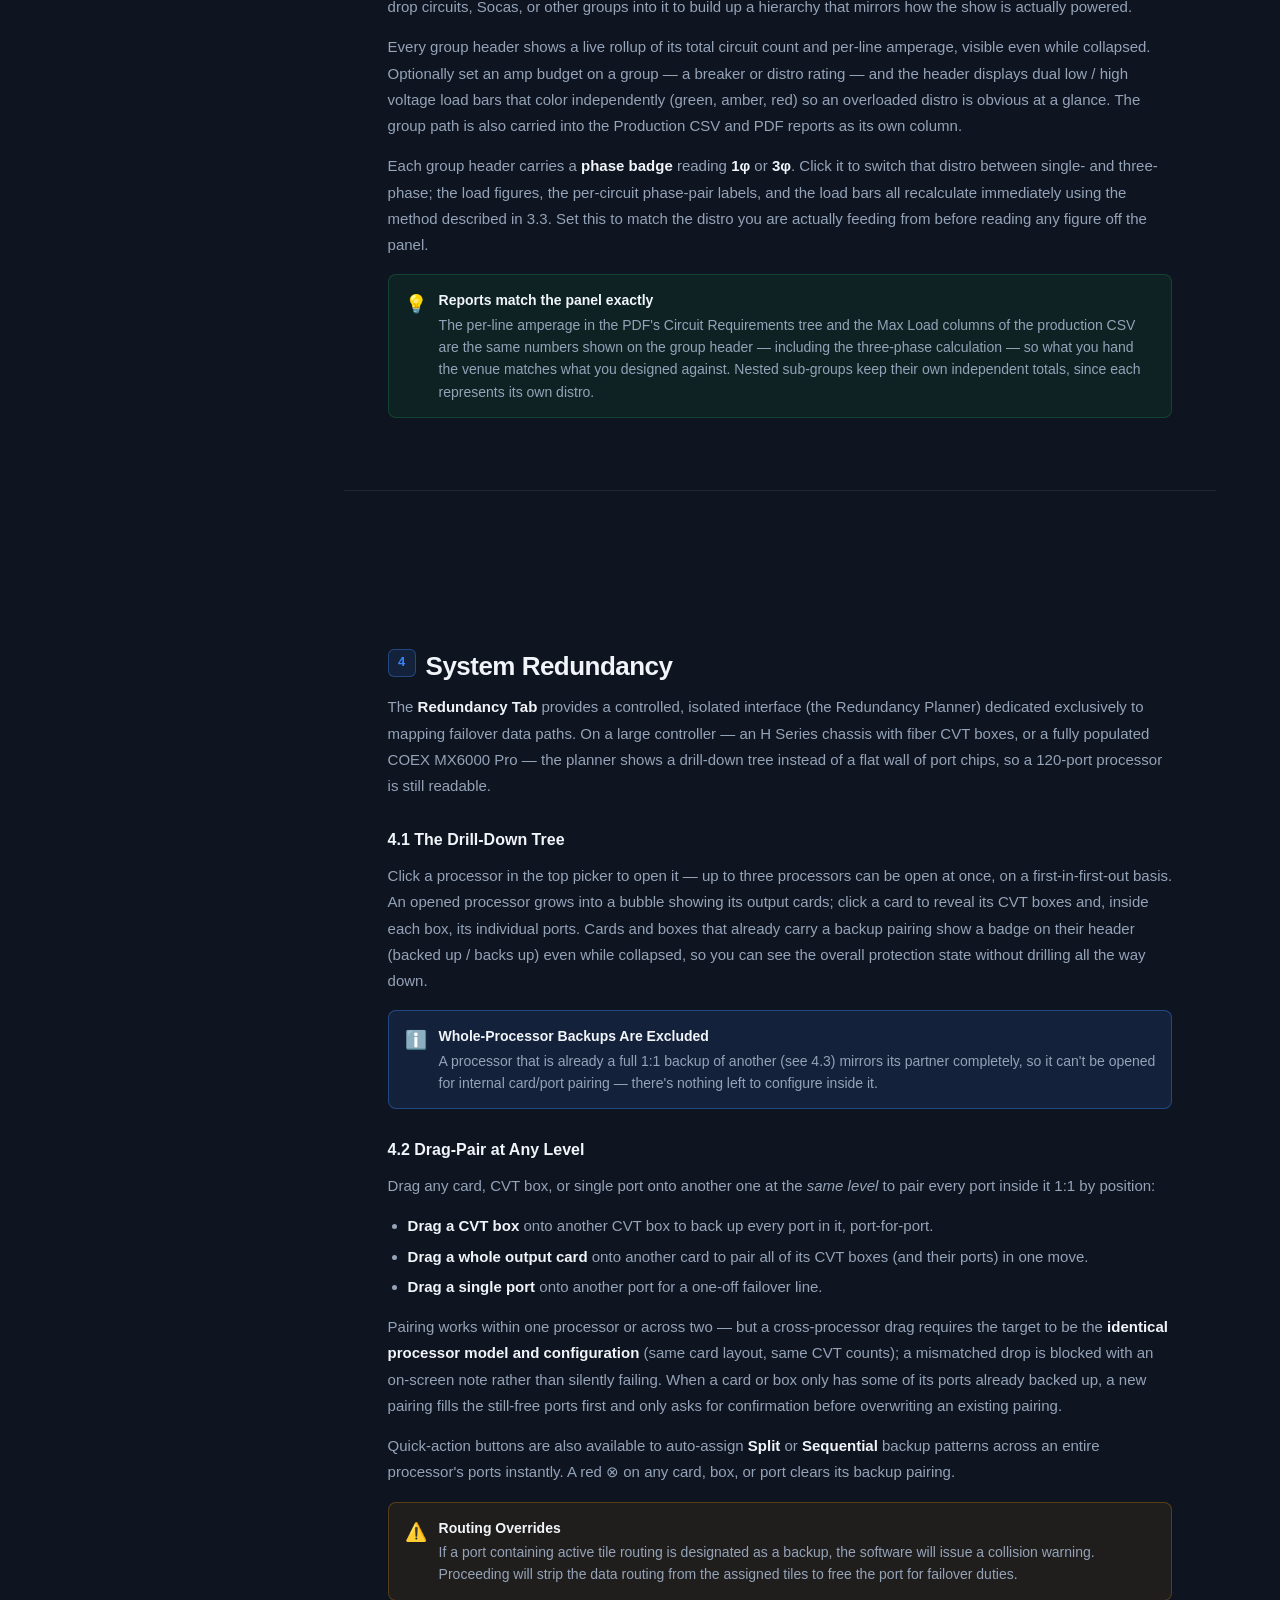
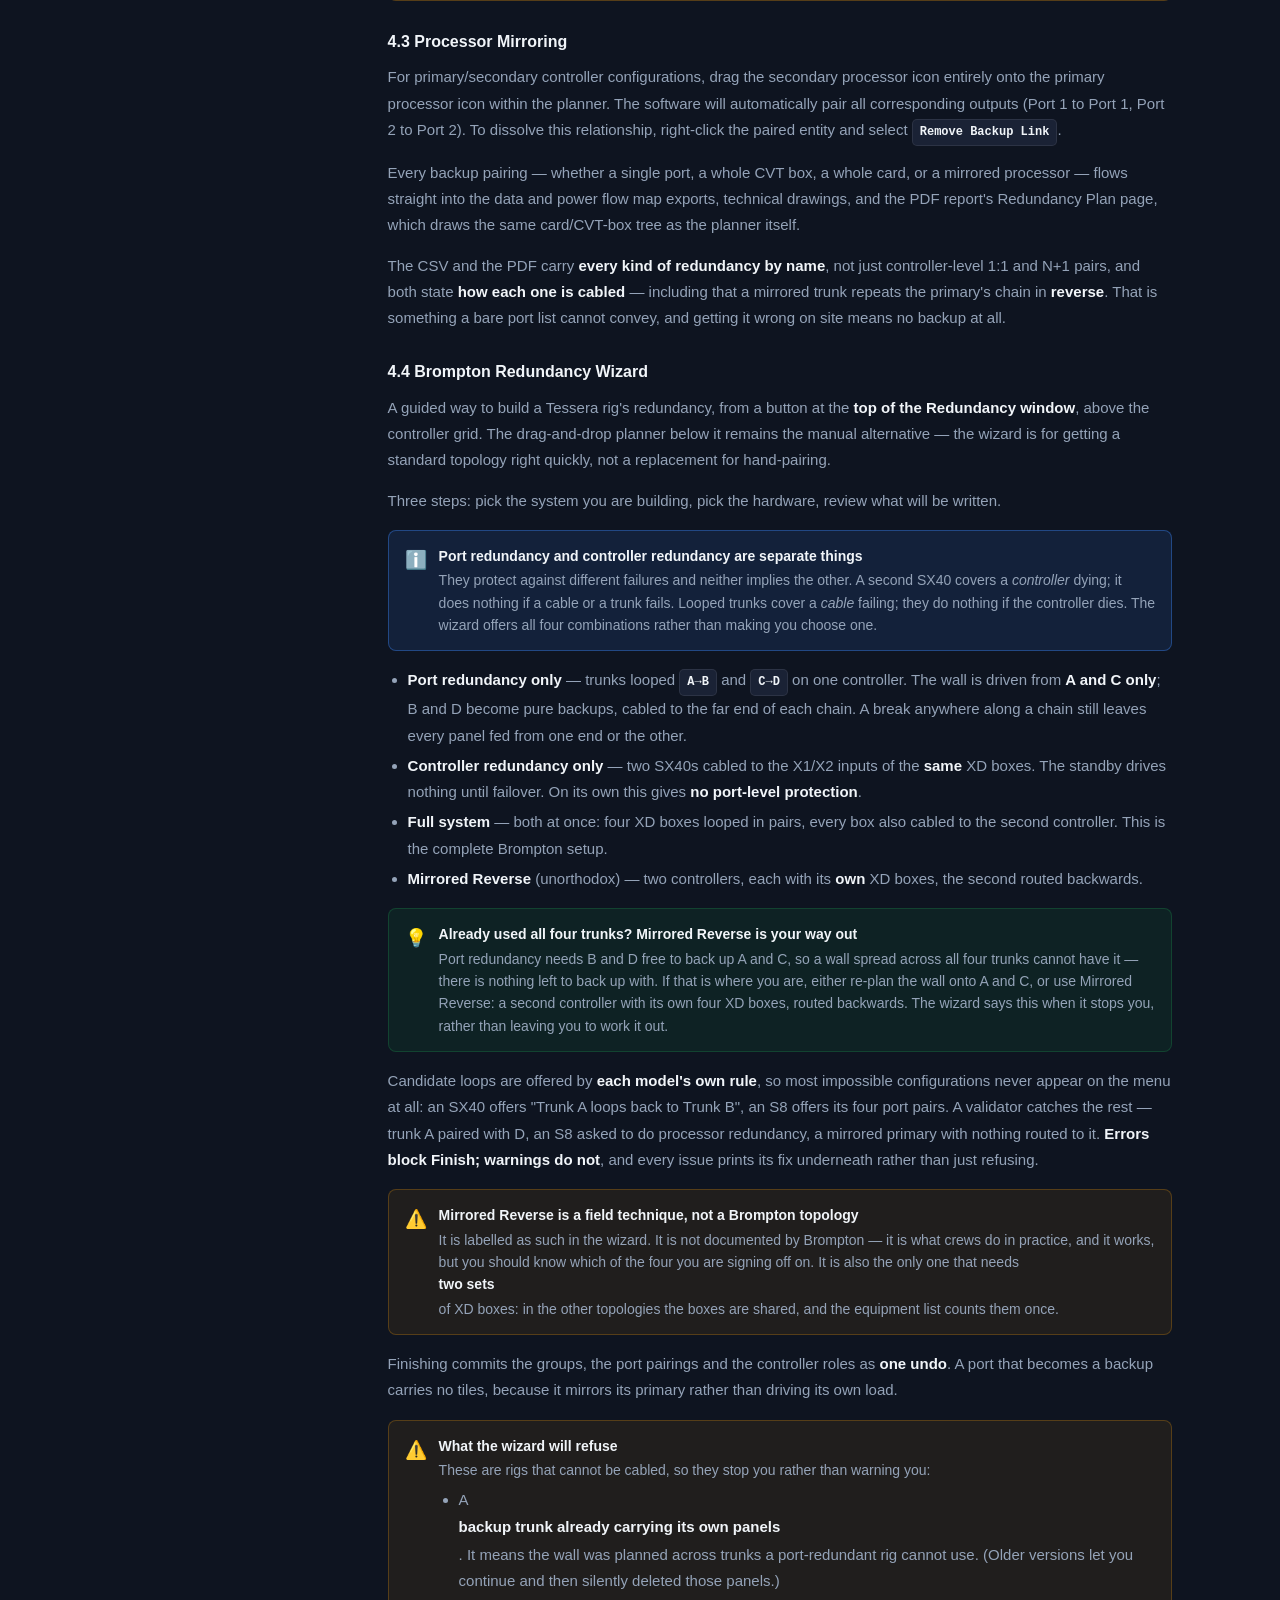
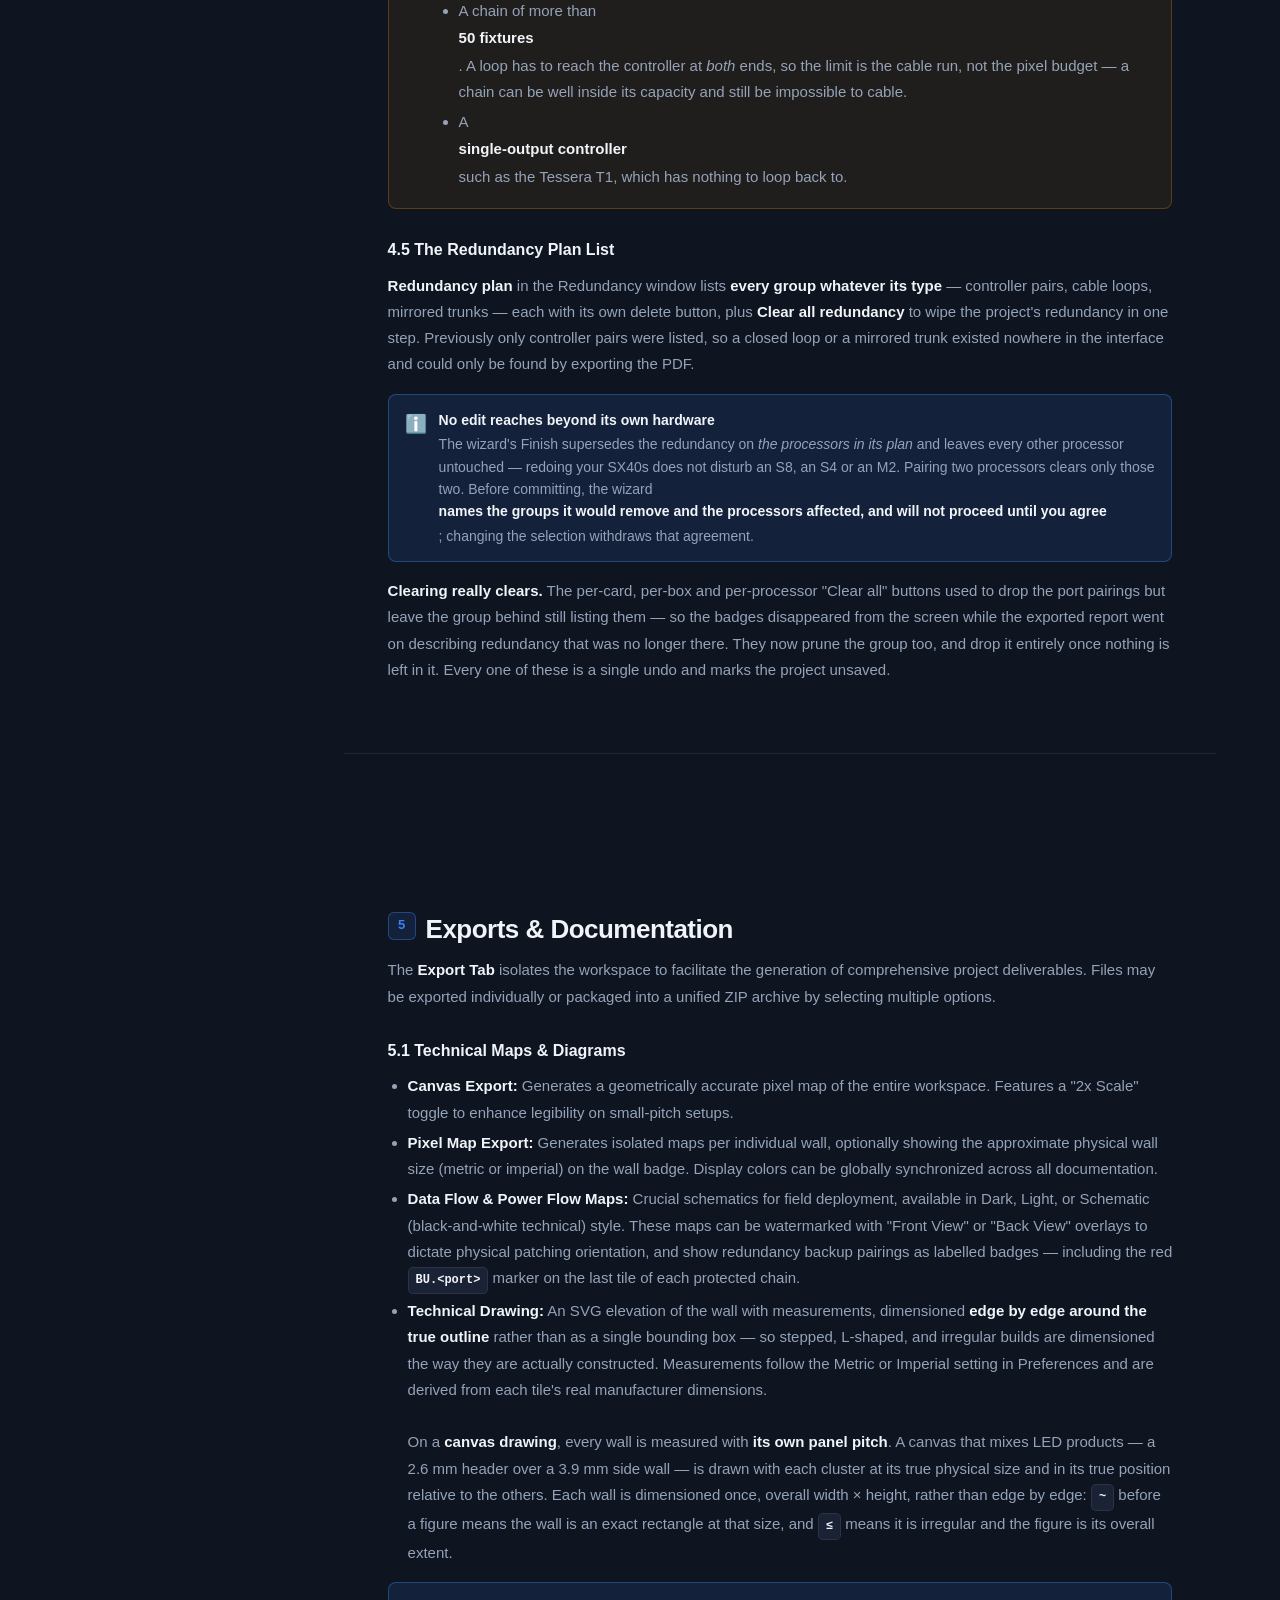
==== commit 26f5577d: "Docs to 1.8.2 Manual version line to 1.8.2 and a README What's New for the release: Resolume composi" ====
--- a/manual.html
+++ b/manual.html
@@ -335,7 +335,7 @@
   <p class="section-label" style="text-align:center;">Documentation</p>
   <h1 style="font-size: clamp(1.8rem, 4vw, 2.8rem); margin-bottom: 12px;">Comprehensive Technical Reference Manual</h1>
   <p style="max-width: 560px; margin: 0 auto; font-size: 16px; color: var(--text-secondary);">
-    Version 1.8.1 — Step-by-step instructions for setup, data routing, power distribution, redundancy, and exports.
+    Version 1.8.2 — Step-by-step instructions for setup, data routing, power distribution, redundancy, and exports.
   </p>
 </div>
 
@@ -1650,7 +1650,9 @@
         Builds a Resolume <strong>Advanced Output</strong> preset from the project, so the map you have
         already planned becomes the screen setup instead of being rebuilt slice by slice in Arena.
         <strong>Each canvas becomes a screen</strong> at its own resolution and <strong>each wall becomes
-        a slice</strong>, named after the wall and placed exactly where it sits on the canvas.
+        a slice</strong>, named after the wall and placed exactly where it sits on the canvas. A canvas can
+        also be nominated as the <strong>composition</strong>, which drives every slice&rsquo;s Input
+        Selection &mdash; see below.
       </p>
       <p>
         Non-rectangular walls keep their shape. An L, T or cross exports as a native
@@ -1658,10 +1660,130 @@
         use — a wall of <strong>detached blocks</strong> becomes one slice per block so the gap is never
         mapped as wall, and an enclosed <strong>hole</strong> is reported rather than silently dropped.
       </p>
-      <p>
-        Resolume holds one composition per preset while every LPM canvas starts at its own 0,0, so
-        canvases are <strong>tiled side by side across the composition</strong> — each screen samples its
-        own region instead of all of them stacking in the top-left corner.
+      <h4 style="margin-top:20px;">Input Selection and Output Selection</h4>
+      <p>
+        A Resolume slice carries <strong>two</strong> rectangles: the <strong>Input Selection</strong>,
+        which is where on the composition it takes its pixels from, and the <strong>Output
+        Selection</strong>, which is where those pixels land on the physical output. LPM used to set
+        both from the same wall on the same canvas, so the input was only ever a copy of the output.
+      </p>
+      <p>
+        Name one canvas as the <strong>composition</strong> and the two come apart:
+      </p>
+      <ul>
+        <li>Each slice&rsquo;s <strong>Input Selection</strong> is the wall of that name on the
+          <strong>composition canvas</strong>.</li>
+        <li>Each slice&rsquo;s <strong>Output Selection</strong> is that wall&rsquo;s position on
+          <strong>its own processor canvas</strong>.</li>
+        <li>The composition canvas&rsquo;s size is written into the preset, so Arena knows how big the
+          show is.</li>
+        <li>The composition canvas becomes the <strong>source, not a screen</strong> &mdash; it does not
+          appear as a duplicate output.</li>
+      </ul>
+      <div class="callout tip">
+        <span class="callout-icon">&#128161;</span>
+        <div class="callout-body">
+          <strong>The way to set a show up</strong>
+          Build <strong>one canvas as the real-life room</strong> &mdash; every screen where it actually
+          sits &mdash; and use it for the wiring drawings the crew carries. Then build <strong>a canvas
+          per processor</strong> holding the walls that processor drives, packed however the feed needs
+          them. Give the walls the <strong>same names</strong> on both. Set the real-life canvas as the
+          composition, add the processor canvases as outputs, and every feed crops its own region out
+          of the show exactly as it does in the room.
+        </div>
+      </div>
+      <p>
+        <strong>Wall name is the first link.</strong> A wall called <kbd>SR Column</kbd> on a processor
+        canvas pairs with <kbd>SR Column</kbd> on the composition however the walls are ordered, so
+        reordering or renaming walls never silently re-points a slice.
+      </p>
+
+      <h4 style="margin-top:20px;">When the names don&rsquo;t line up</h4>
+      <p>
+        Matching names is the tidy case, but it is not the only one, because a composition wall does
+        not have to be fed by a single output wall. A common build has one wide wall wired as
+        <em>one piece</em> on the composition &mdash; so the crew sees it as one wall &mdash; while two
+        processors each drive half of it. There is no name that makes that a one-to-one pairing.
+      </p>
+      <p>
+        So LPM pairs a wall to a <strong>region</strong> of a composition wall, and looks for that
+        region three ways:
+      </p>
+      <ul>
+        <li><strong>By name</strong>, as above.</li>
+        <li><strong>By shared tiles</strong> &mdash; if you built the output canvas by copying walls off
+          the composition, they are literally the same tiles, so LPM knows exactly which region they
+          came from however you repacked them. Names are irrelevant here.</li>
+        <li><strong>By layout</strong> &mdash; failing both, LPM looks for somewhere the wall&rsquo;s tiles
+          land exactly on composition tiles.</li>
+      </ul>
+      <div class="callout warn">
+        <span class="callout-icon">&#9888;&#65039;</span>
+        <div class="callout-body">
+          <strong>A layout match is a guess, and it is shown as one</strong>
+          On a wall built from identical tiles, lots of positions fit equally well &mdash; and if two
+          sides of a rig are the same size, each one fits the other&rsquo;s place perfectly. Matching
+          the layout proves an arrangement is <em>possible</em>, never that it is the one you meant.
+          <br><br>
+          Two rules keep it honest. A region another wall certainly feeds is never offered to a guess;
+          and a layout match only counts if the walls sharing that composition wall
+          <strong>account for all of it</strong>. If they add up, the export goes ahead. If they only
+          cover part of it, LPM says so &mdash; naming the wall and how far it got, which is usually a
+          sign you have not added every output canvas yet.
+        </div>
+      </div>
+
+      <h4 style="margin-top:20px;">Reviewing the pairings</h4>
+      <p>
+        The panel lists every slice under the composition wall it samples, tagged with how it was
+        paired: <kbd>by name</kbd>, <kbd>same tiles</kbd>, <kbd>only fit</kbd>, <kbd>your choice</kbd>,
+        or <kbd>guessed</kbd>. Only the <kbd>guessed</kbd> rows need you &mdash; they carry a dropdown
+        of the positions that actually fit, so you can move one without editing any walls. The order
+        of your <strong>Output Selection</strong> list decides the first guess, so reordering it is
+        often quicker than correcting rows one by one.
+      </p>
+      <div class="callout tip">
+        <span class="callout-icon">&#128161;</span>
+        <div class="callout-body">
+          <strong>Your choice sticks</strong>
+          Writing the preset saves the pairings into the project, so they come back next time and are
+          never guessed again &mdash; even if you later edit the walls. It undoes like any other edit,
+          and it stays until you change it.
+        </div>
+      </div>
+
+      <h4 style="margin-top:20px;">Choosing the outputs</h4>
+      <p>
+        Under the composition dropdown, the <strong>Output Selection</strong> list decides which
+        canvases become screens, and in what order &mdash; one row per processor feed, with
+        <kbd>+ Add output canvas</kbd> to add one and <kbd>&#10005;</kbd> to drop one. It starts
+        pre-filled with every canvas except the composition, so a normal rig needs no clicks; a project
+        holding scratch or superseded canvases can simply leave them out.
+      </p>
+      <p>
+        Underneath, it names any <strong>composition walls nothing is driving yet</strong>, so you can
+        see at a glance whether your outputs cover the whole show.
+      </p>
+      <div class="callout note">
+        <span class="callout-icon">&#8505;&#65039;</span>
+        <div class="callout-body">
+          <strong>Leave the dropdown alone and nothing changes</strong>
+          It defaults to <em>&ldquo;Each canvas is its own input (tiled side by side)&rdquo;</em>, which is
+          how the export has always worked: Resolume holds one composition per preset while every LPM
+          canvas starts at its own 0,0, so the canvases are laid out left to right and each screen
+          samples its own slot rather than all of them stacking in the top-left corner.
+          <br><br>
+          That tiling only existed because nothing told LPM what the composition <em>was</em>. Name a
+          composition canvas and it switches off &mdash; there are no slots, because every screen crops
+          the one picture.
+        </div>
+      </div>
+      <p>
+        With a composition set, the export will <strong>refuse</strong> a wall on a processor canvas that
+        has no wall of that name on the composition, naming the wall rather than just reporting a count.
+        A wall built as a <strong>different shape</strong> on the two canvases is a warning, and its Input
+        Selection falls back to the bounding box. A composition wall that <strong>nothing drives</strong>
+        is only information &mdash; usually it is a screen fed from somewhere else.
       </p>
       <ul>
         <li><strong>Save preset as…</strong> writes the file anywhere you like.</li>
